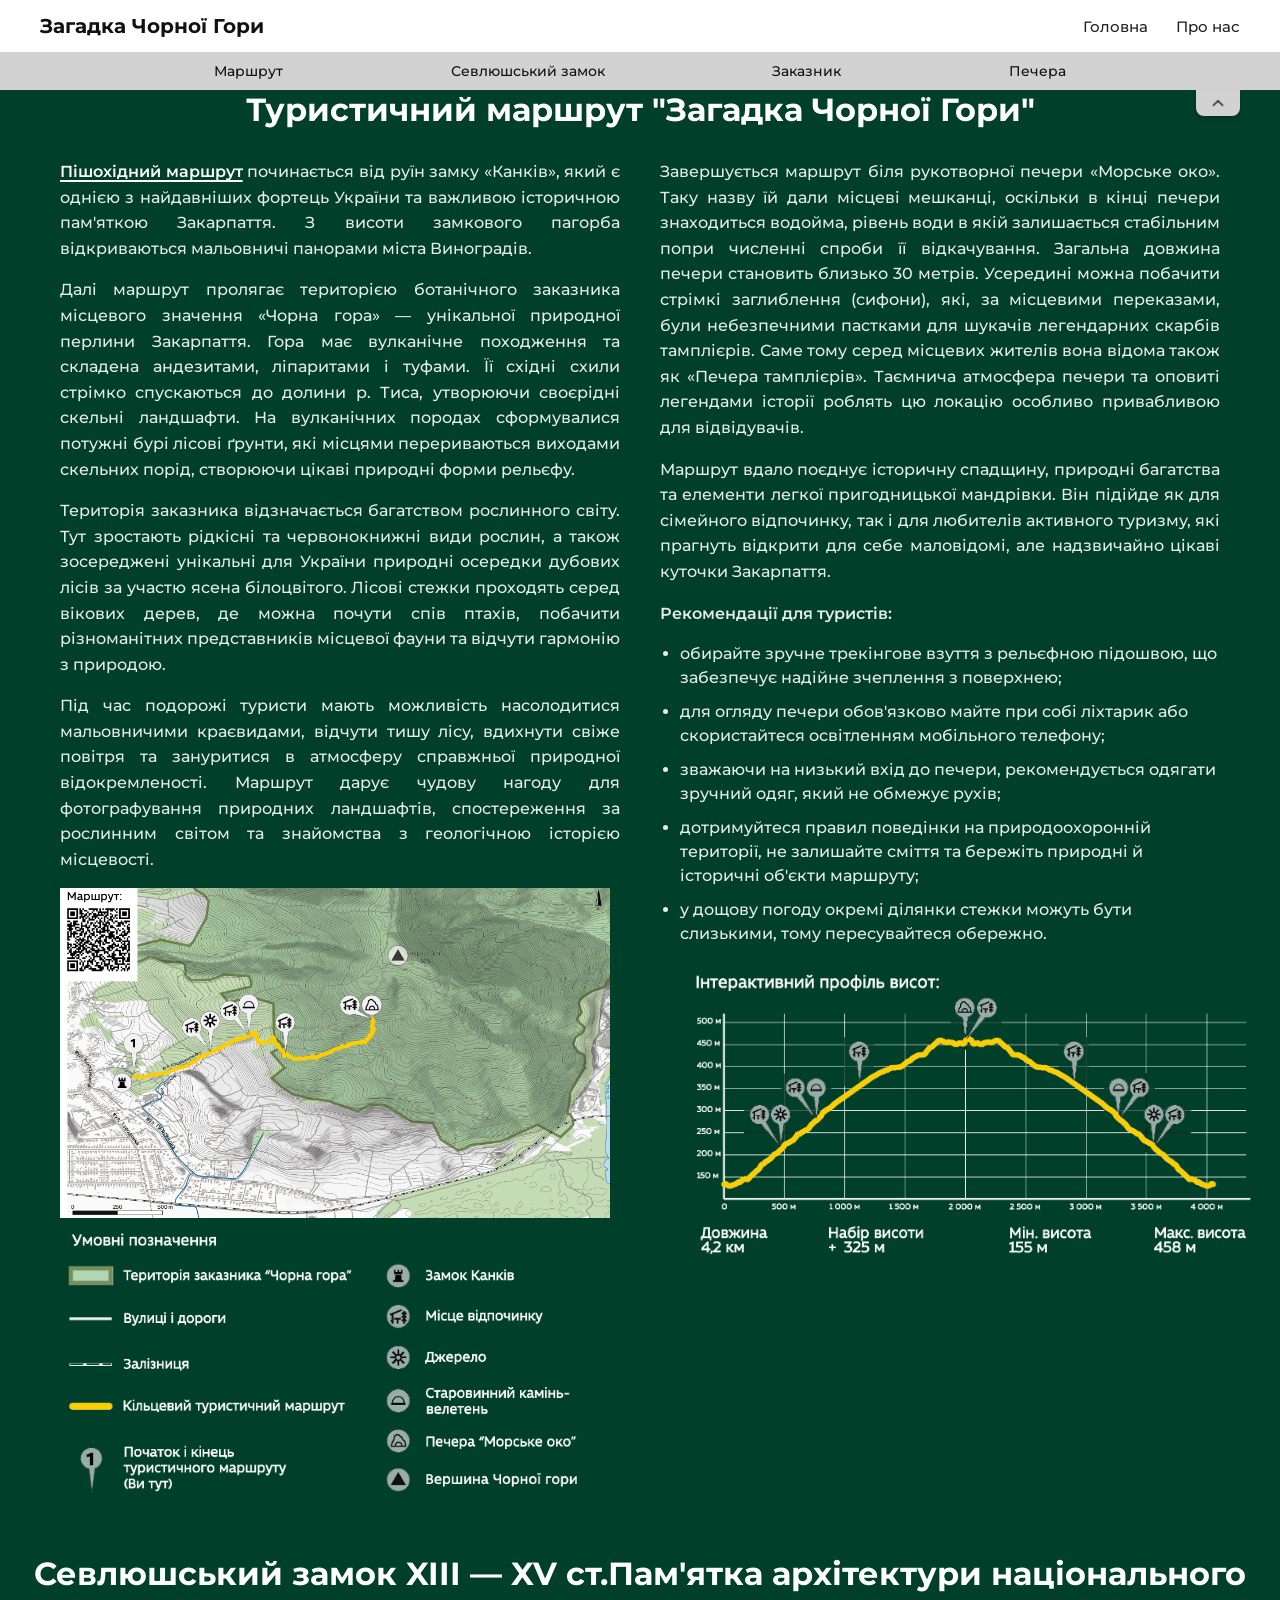
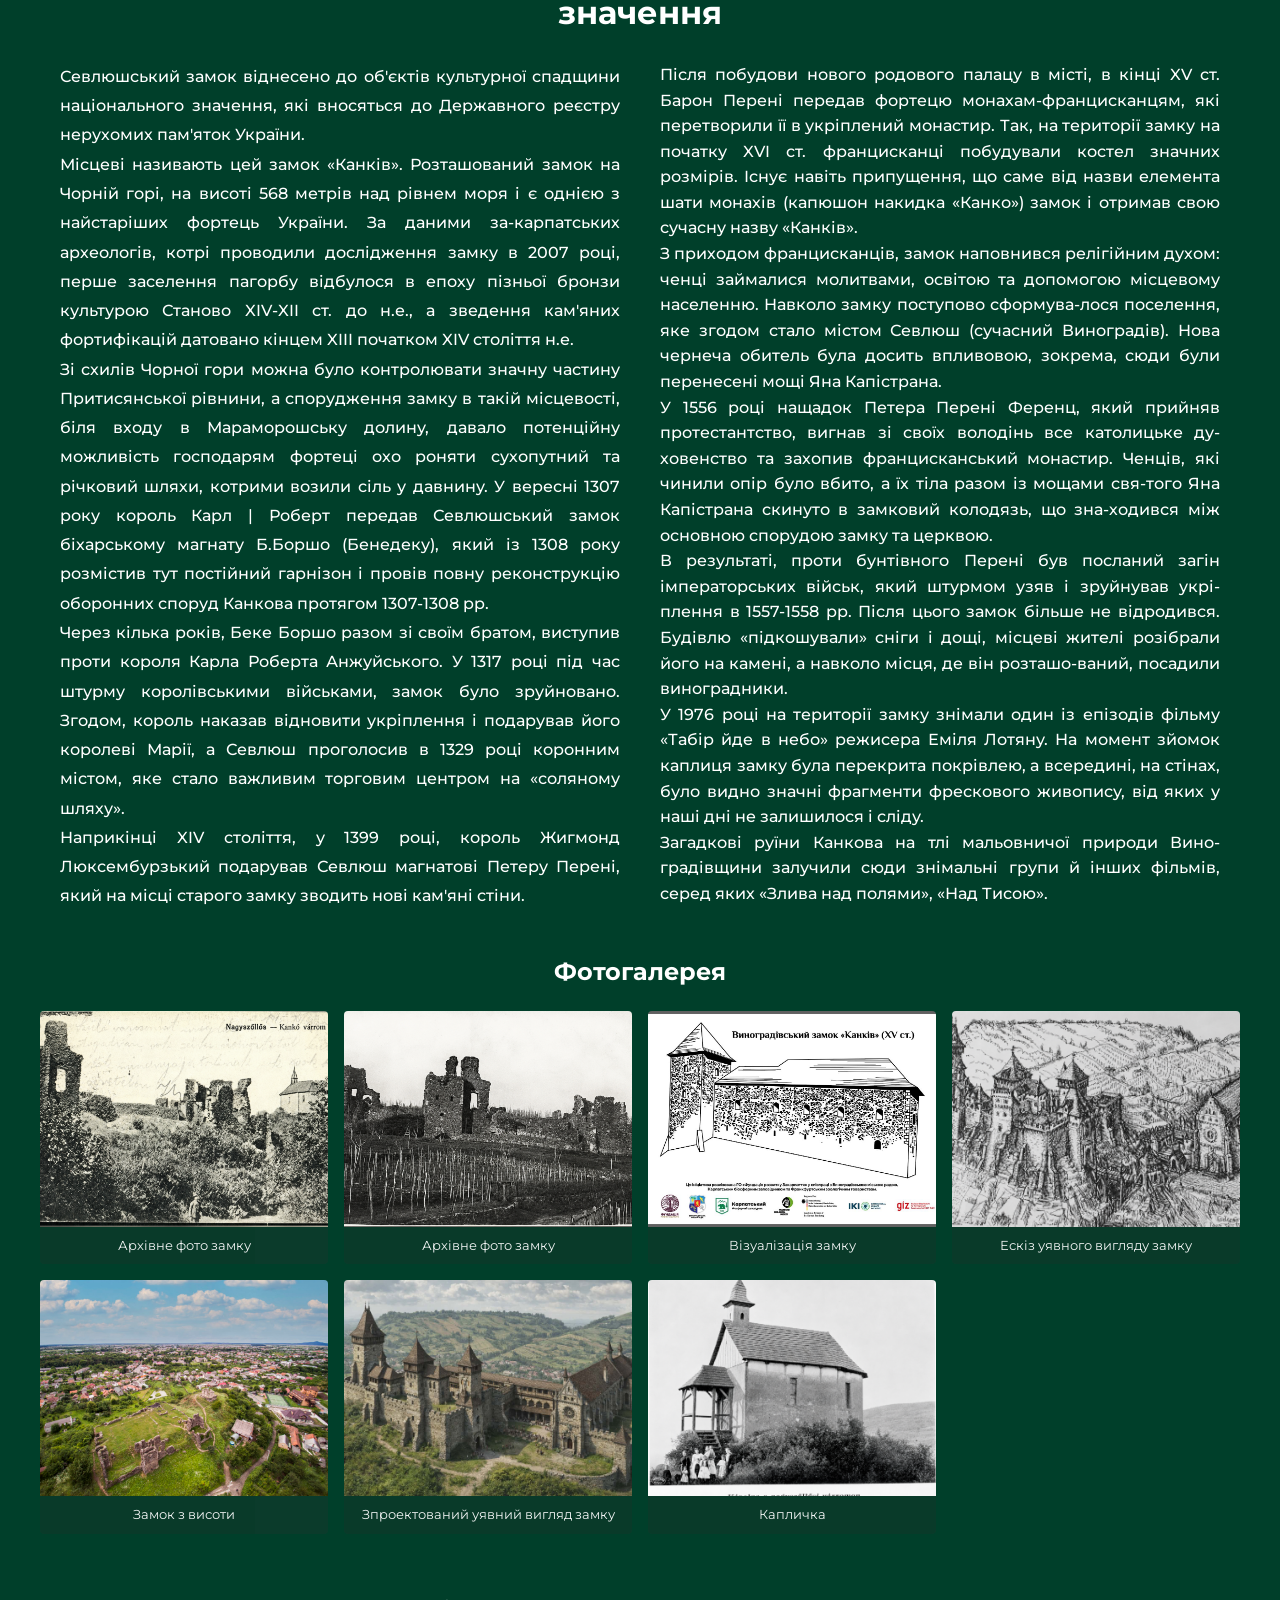
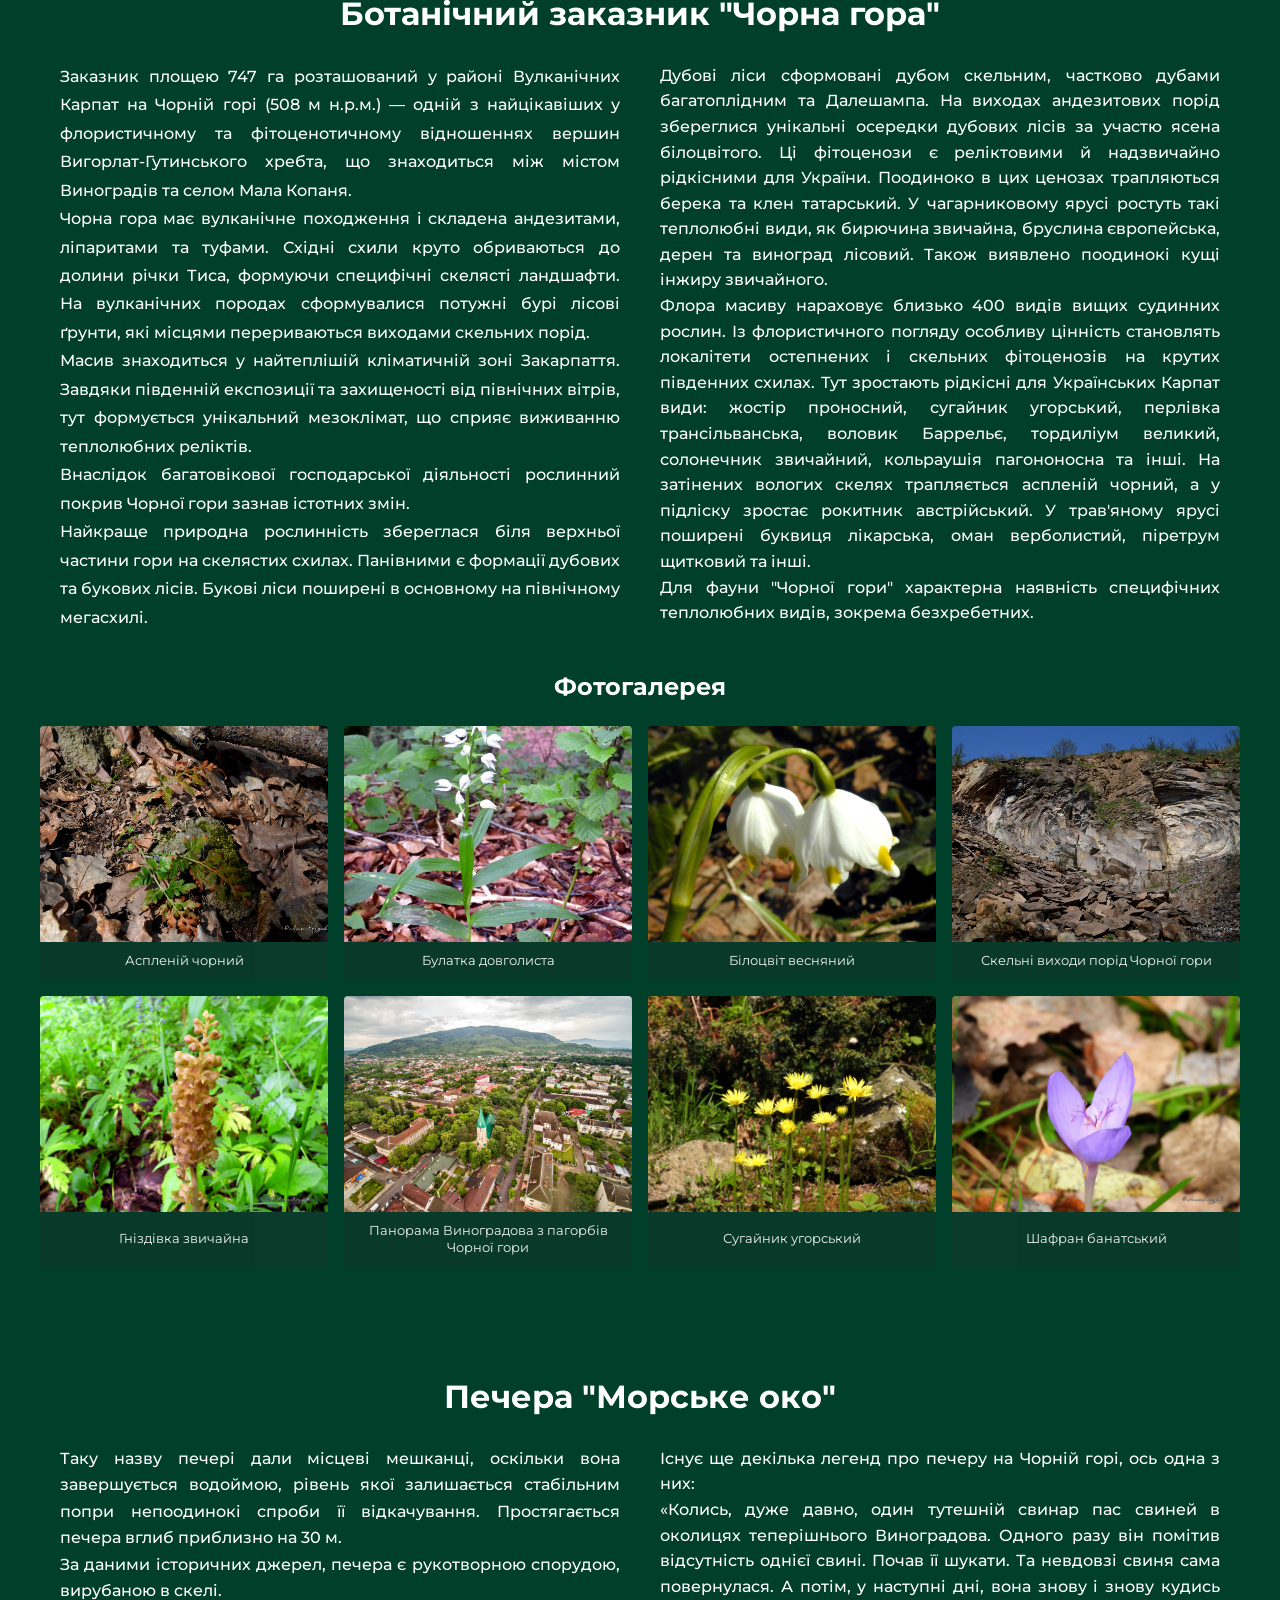
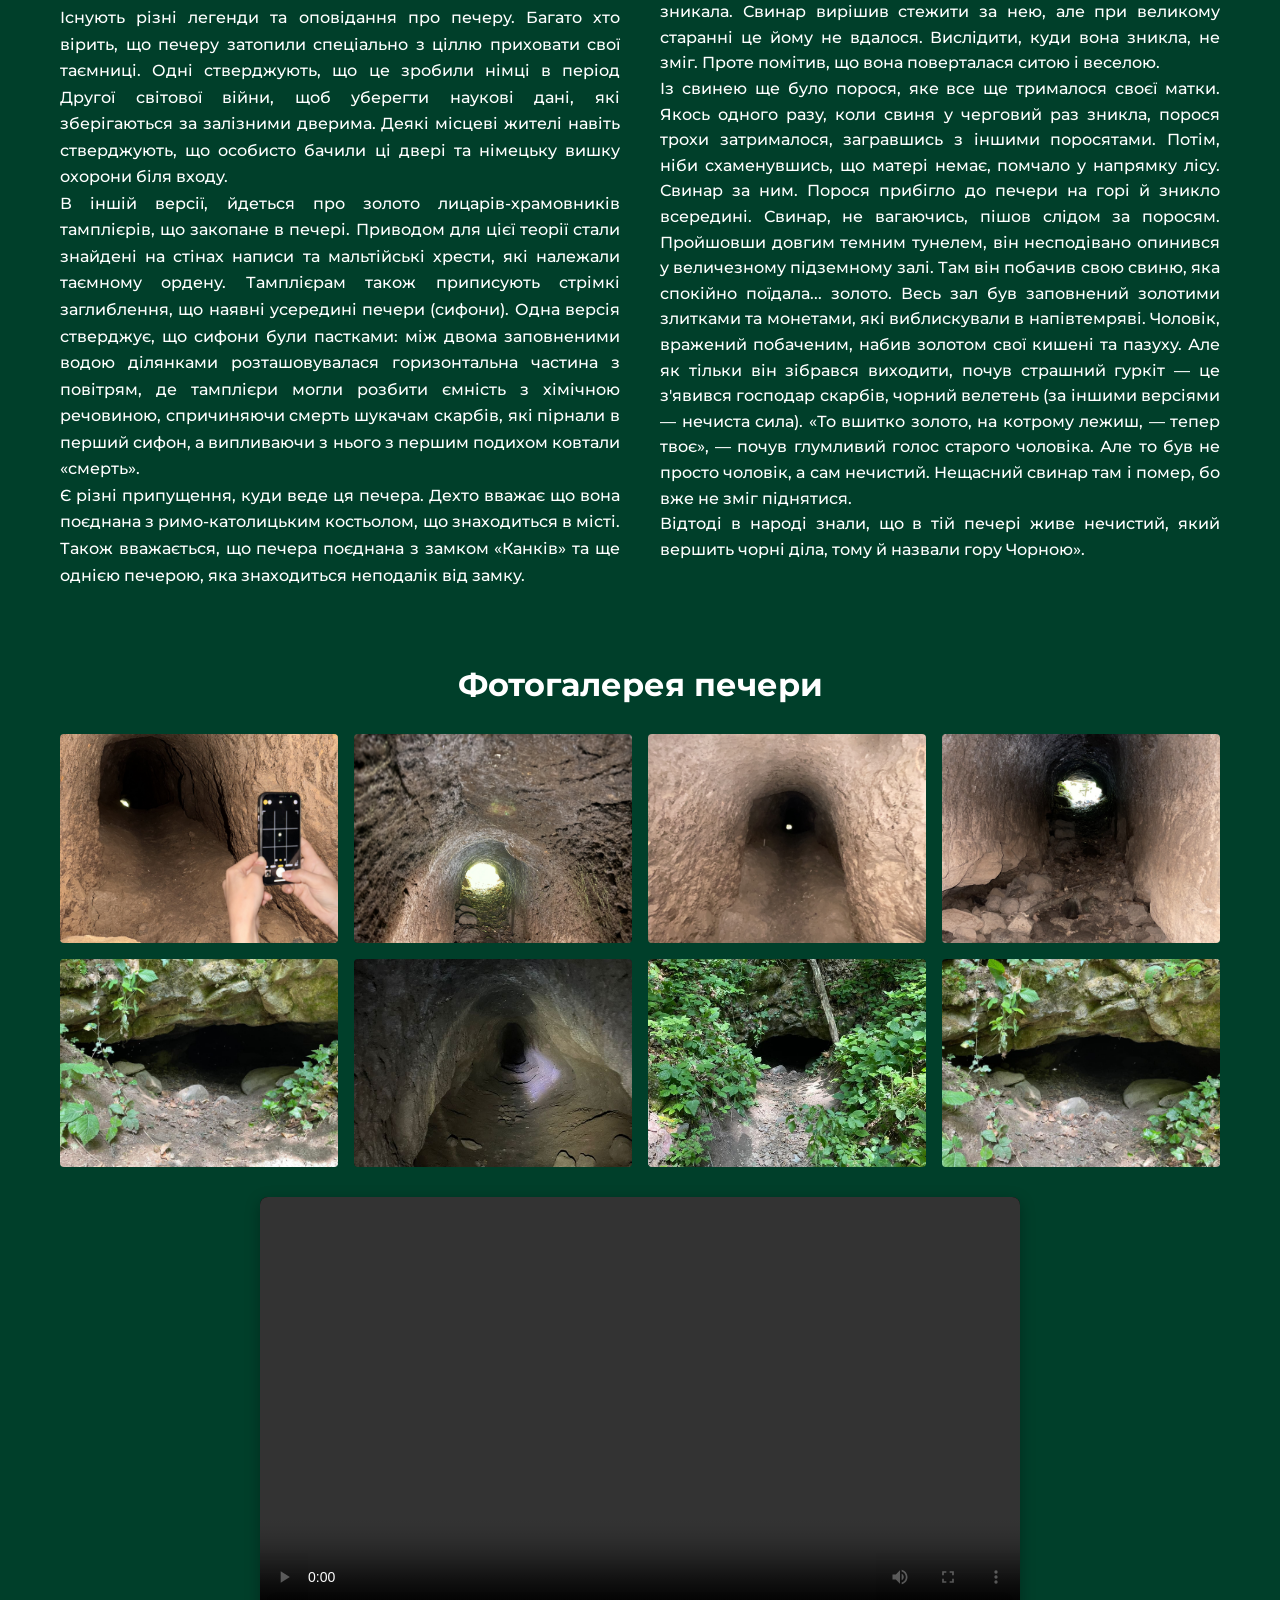
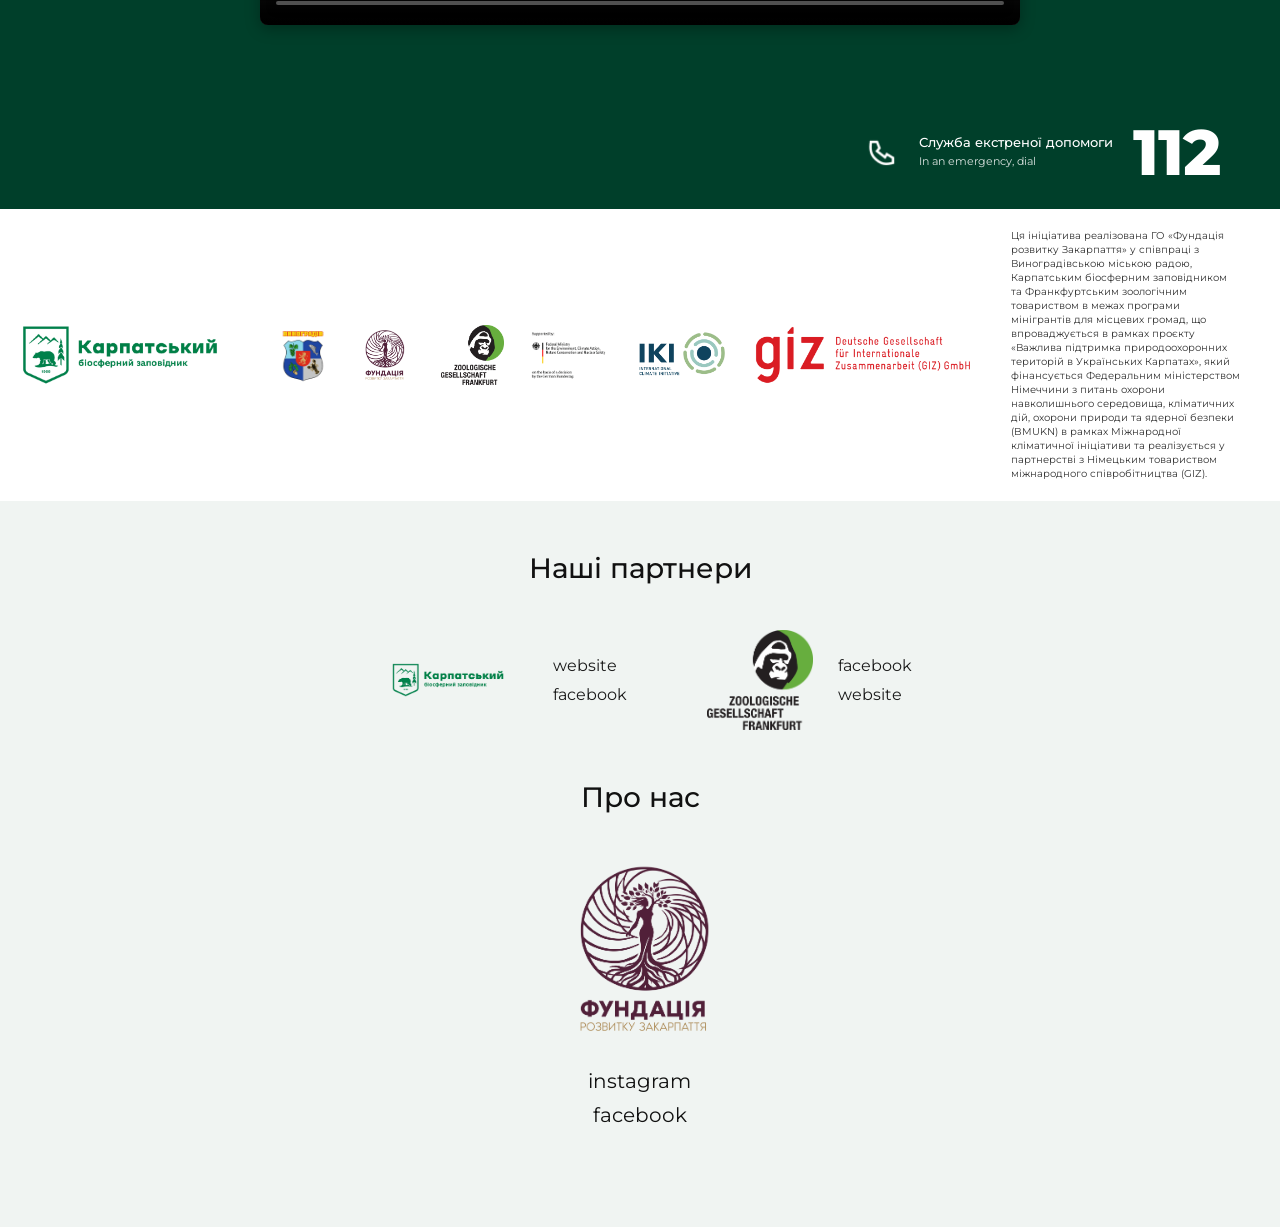
==== index.html @ 5b557f51 "final commit" ====
<!DOCTYPE html>
<html lang="en">
<head>
    <meta charset="UTF-8">
    <meta name="viewport" content="width=device-width, initial-scale=1.0">
    <title>Загадка Чорної Гори</title>
    <link rel="stylesheet" href="style.css">
    <link rel="shortcut icon" href="images/Маршрут.jpg" type="image/x-icon">
    <link rel="preconnect" href="https://fonts.googleapis.com">
<link rel="preconnect" href="https://fonts.gstatic.com" crossorigin>
<link href="https://fonts.googleapis.com/css2?family=Montserrat:ital,wght@0,100..900;1,100..900&display=swap" rel="stylesheet">
</head>
<body>
    
    <header class="site-header" id="site-header">
  <div class="header-top" id="header-top">
    <a class="header-logo">Загадка Чорної Гори</a>
    <nav class="header-main-nav">
      <a href="#route" class="nav-link">Головна</a>
      <a href="#end" class="nav-link">Про нас</a>
    </nav>
  </div>

  <div class="header-sub" id="header-sub">
    <nav class="header-sub-nav">
      <a href="#route" class="sub-link">Маршрут</a>
      <a href="#castle" class="sub-link">Севлюшський замок</a>
      <a href="#reserve" class="sub-link">Заказник</a>
      <a href="#cave" class="sub-link">Печера</a>
    </nav>
  </div>

  <button type="button" class="header-toggle-btn" id="header-toggle" aria-label="Згорнути підменю">
    <svg class="toggle-icon" viewBox="0 0 24 24" width="18" height="18">
      <path d="M6 9l6 6 6-6" fill="none" stroke="#555555" stroke-width="2.5" stroke-linecap="round" stroke-linejoin="round"/>
    </svg>
  </button>
</header>

   <main>
<h1 class="main-title" id="route">Туристичний маршрут "Загадка Чорної Гори"</h1>
<div class="content-container">

    <div class="text-column">
        <p><a href="https://goo.gl/maps/yziJ9mPykKH4eMtRA?g_st=atm" target="_blank" rel="noopener noreferrer" class="route-map-link">Пішохідний маршрут</a> починається від руїн замку «Канків», який є однією з найдавніших фортець України та важливою історичною пам'яткою Закарпаття. З висоти замкового пагорба відкриваються мальовничі панорами міста Виноградів.</p>
        <p>Далі маршрут пролягає територією ботанічного заказника місцевого значення «Чорна гора» — унікальної природної перлини Закарпаття. Гора має вулканічне походження та складена андезитами, ліпаритами і туфами. Її східні схили стрімко спускаються до долини р. Тиса, утворюючи своєрідні скельні ландшафти. На вулканічних породах сформувалися потужні бурі лісові ґрунти, які місцями перериваються виходами скельних порід, створюючи цікаві природні форми рельєфу.</p>
        <p>Територія заказника відзначається багатством рослинного світу. Тут зростають рідкісні та червонокнижні види рослин, а також зосереджені унікальні для України природні осередки дубових лісів за участю ясена білоцвітого. Лісові стежки проходять серед вікових дерев, де можна почути спів птахів, побачити різноманітних представників місцевої фауни та відчути гармонію з природою.</p>
        <p>Під час подорожі туристи мають можливість насолодитися мальовничими краєвидами, відчути тишу лісу, вдихнути свіже повітря та зануритися в атмосферу справжньої природної відокремленості. Маршрут дарує чудову нагоду для фотографування природних ландшафтів, спостереження за рослинним світом та знайомства з геологічною історією місцевості.</p>
        <img class="map-img" src="images/Маршрут.jpg" alt="">
        <img class="marking-img" src="images/Умовні_позначення.png" alt="">
    </div>

    <div class="text-column">
        <p>Завершується маршрут біля рукотворної печери «Морське око». Таку назву їй дали місцеві мешканці, оскільки в кінці печери знаходиться водойма, рівень води в якій залишається стабільним попри численні спроби її відкачування. Загальна довжина печери становить близько 30 метрів. Усередині можна побачити стрімкі заглиблення (сифони), які, за місцевими переказами, були небезпечними пастками для шукачів легендарних скарбів тамплієрів. Саме тому серед місцевих жителів вона відома також як «Печера тамплієрів». Таємнича атмосфера печери та оповиті легендами історії роблять цю локацію особливо привабливою для відвідувачів.</p>
        <p>Маршрут вдало поєднує історичну спадщину, природні багатства та елементи легкої пригодницької мандрівки. Він підійде як для сімейного відпочинку, так і для любителів активного туризму, які прагнуть відкрити для себе маловідомі, але надзвичайно цікаві куточки Закарпаття.</p>
        <p class="rec-list-tittle">Рекомендації для туристів:</p>
        <ul class="rec-list">
            <li>обирайте зручне трекінгове взуття з рельєфною підошвою, що забезпечує надійне зчеплення з поверхнею;</li>
            <li>для огляду печери обов'язково майте при собі ліхтарик або скористайтеся освітленням мобільного телефону;</li>
            <li>зважаючи на низький вхід до печери, рекомендується одягати зручний одяг, який не обмежує рухів;</li>
            <li>дотримуйтеся правил поведінки на природоохоронній території, не залишайте сміття та бережіть природні й історичні об'єкти маршруту;</li>
            <li>у дощову погоду окремі ділянки стежки можуть бути слизькими, тому пересувайтеся обережно.</li>
            <img class="prof-img"  src="images/Профіль_висот.png" alt="">
        </ul>
    </div>
</div>
   <h2 class="section-tittle" id="castle">Севлюшський замок XIII — XV ст.Пам'ятка архітектури національного значення</h2>
     <section class="content-section">

        <div class="text-section1">
            <p>Севлюшський замок віднесено до об'єктів культурної спадщини національного значення, які вносяться до Державного реєстру нерухомих пам'яток України.</p>
            <p>Місцеві називають цей замок «Канків». Розташований замок на Чорній горі, на висоті 568 метрів над рівнем моря і є однією з найстаріших фортець України. За даними за-карпатських археологів, котрі проводили дослідження замку в 2007 році, перше заселення пагорбу відбулося в епоху пізньої бронзи культурою Станово XIV-XII ст. до н.е., а зведення кам'яних фортифікацій датовано кінцем XIII початком XIV століття н.е.</p>
            <p>Зі схилів Чорної гори можна було контролювати значну частину Притисянської рівнини, а спорудження замку в такій місцевості, біля входу в Мараморошську долину, давало потенційну можливість господарям фортеці охо роняти сухопутний та річковий шляхи, котрими возили сіль у давнину. У вересні 1307 року король Карл | Роберт передав Севлюшський замок біхарському магнату Б.Боршо (Бенедеку), який із 1308 року розмістив тут постійний гарнізон і провів повну реконструкцію оборонних споруд Канкова протягом 1307-1308 pp.</p>
            <p>Через кілька років, Беке Боршо разом зі своїм братом, виступив проти короля Карла Роберта Анжуйського. У 1317 році під час штурму королівськими військами, замок було зруйновано. Згодом, король наказав відновити укріплення і подарував його королеві Марії, а Севлюш проголосив в 1329 році коронним містом, яке стало важливим торговим центром на «соляному шляху».</p>
            <p>Наприкінці XIV століття, у 1399 році, король Жигмонд Люксембурзький подарував Севлюш магнатові Петеру Перені, який на місці старого замку зводить нові кам'яні стіни.</p>
        </div>

        <div class="text-section">
            <p>Після побудови нового родового палацу в місті, в кінці XV ст. Барон Перені передав фортецю монахам-францисканцям, які перетворили її в укріплений монастир. Так, на території замку на початку XVI ст. францисканці побудували костел значних розмірів. Існує навіть припущення, що саме від назви елемента шати монахів (капюшон накидка «Канко») замок і отримав свою сучасну назву «Канків».</p>
            <p>З приходом францисканців, замок наповнився релігійним духом: ченці займалися молитвами, освітою та допомогою місцевому населенню. Навколо замку поступово сформува-лося поселення, яке згодом стало містом Севлюш (сучасний Виноградів). Нова чернеча обитель була досить впливовою, зокрема, сюди були перенесені мощі Яна Капістрана.</p>
            <p>У 1556 році нащадок Петера Перені Ференц, який прийняв протестантство, вигнав зі своїх володінь все католицьке ду-ховенство та захопив францисканський монастир. Ченців, які чинили опір було вбито, а їх тіла разом із мощами свя-того Яна Капістрана скинуто в замковий колодязь, що зна-ходився між основною спорудою замку та церквою.</p>
            <p>В результаті, проти бунтівного Перені був посланий загін імператорських військ, який штурмом узяв і зруйнував укрі-плення в 1557-1558 рр. Після цього замок більше не відродився. Будівлю «підкошували» сніги і дощі, місцеві жителі розібрали його на камені, а навколо місця, де він розташо-ваний, посадили виноградники.</p>
            <p>У 1976 році на території замку знімали один із епізодів фільму «Табір йде в небо» режисера Еміля Лотяну. На момент зйомок каплиця замку була перекрита покрівлею, а всередині, на стінах, було видно значні фрагменти фрескового живопису, від яких у наші дні не залишилося і сліду.</p>
            <p>Загадкові руїни Канкова на тлі мальовничої природи Вино-градівщини залучили сюди знімальні групи й інших фільмів, серед яких «Злива над полями», «Над Тисою».</p>
        </div>
     </section>

<section class="gallery-section" id="castle">
  <h2 class="gallery-title">Фотогалерея</h2>
  <div class="gallery-grid gallery-first">
    <figure class="gallery-card">
      <img src="images/замок/архівне фото замку.png" alt="Архівне фото замку">
      <figcaption class="gallery-desc">Архівне фото замку</figcaption>
    </figure>

    <figure class="gallery-card">
      <img src="images/замок/архівне фото замку2.png" alt="Архівне фото замку">
      <figcaption class="gallery-desc">Архівне фото замку</figcaption>
    </figure>

    <figure class="gallery-card">
      <img src="images/замок/Візуалізація.jpg" alt="Візуалізація замку">
      <figcaption class="gallery-desc">Візуалізація замку</figcaption>
    </figure>

    <figure class="gallery-card">
      <img src="images/замок/ескіз уявного вигляду замку.png" alt="Ескіз уявного вигляду замку">
      <figcaption class="gallery-desc">Ескіз уявного вигляду замку</figcaption>
    </figure>

    <figure class="gallery-card">
      <img src="images/замок/замок з висоти.jpg" alt="Замок з висоти">
      <figcaption class="gallery-desc">Замок з висоти</figcaption>
    </figure>

    <figure class="gallery-card">
      <img src="images/замок/зпроектований уявний вигляд замку.jpg" alt="Зпроектований уявний вигляд замку">
      <figcaption class="gallery-desc">Зпроектований уявний вигляд замку</figcaption>
    </figure>

    <figure class="gallery-card">
      <img src="images/замок/Капличка.png" alt="Капличка">
      <figcaption class="gallery-desc">Капличка</figcaption>
    </figure>
  </div>
</section>

<div class="lightbox" id="lightboxFirst">
    <button class="lightbox-close" id="lightboxCloseFirst">&times;</button>

    <button class="lightbox-prev" id="lightboxPrevFirst">
        &#10094;
    </button>

    <img class="lightbox-image" id="lightboxImageFirst" src="" alt="">

    <button class="lightbox-next" id="lightboxNextFirst">
        &#10095;
    </button>

    <div class="lightbox-counter" id="lightboxCounterFirst"></div>
</div>

<h3 class="section-tittle" id="reserve">Ботанічний заказник "Чорна гора"</h3>
  <section class="content-section2">

    <div class="text-section-3">
        <p>Заказник площею 747 га розташований у районі Вулканічних Карпат на Чорній горі (508 м н.р.м.) — одній з найцікавіших у флористичному та фітоценотичному відношеннях вершин Вигорлат-Гутинського хребта, що знаходиться між містом Виноградів та селом Мала Копаня.</p>
        <p>Чорна гора має вулканічне походження і складена андезитами, ліпаритами та туфами. Східні схили круто обриваються до долини річки Тиса, формуючи специфічні скелясті ландшафти. На вулканічних породах сформувалися потужні бурі лісові ґрунти, які місцями перериваються виходами скельних порід.</p>
        <p>Масив знаходиться у найтеплішій кліматичній зоні Закарпаття. Завдяки південній експозиції та захищеності від північних вітрів, тут формується унікальний мезоклімат, що сприяє виживанню теплолюбних реліктів.</p>
        <p>Внаслідок багатовікової господарської діяльності рослинний покрив Чорної гори зазнав істотних змін.</p>
        <p>Найкраще природна рослинність збереглася біля верхньої частини гори на скелястих схилах. Панівними є формації дубових та букових лісів. Букові ліси поширені в основному на північному мегасхилі.</p>
    </div>

    <div class="text-section-4">
        <p>Дубові ліси сформовані дубом скельним, частково дубами багатоплідним та Далешампа. На виходах андезитових порід збереглися унікальні осередки дубових лісів за участю ясена білоцвітого. Ці фітоценози є реліктовими й надзвичайно рідкісними для України. Поодиноко в цих ценозах трапляються берека та клен татарський. У чагарниковому ярусі ростуть такі теплолюбні види, як бирючина звичайна, бруслина європейська, дерен та виноград лісовий. Також виявлено поодинокі кущі інжиру звичайного.</p>
        <p>Флора масиву нараховує близько 400 видів вищих судинних рослин. Із флористичного погляду особливу цінність становлять локалітети остепнених і скельних фітоценозів на крутих південних схилах. Тут зростають рідкісні для Українських Карпат види: жостір проносний, сугайник угорський, перлівка трансільванська, воловик Баррельє, тордиліум великий, солонечник звичайний, кольраушія пагононосна та інші. На затінених вологих скелях трапляється аспленій чорний, а у підліску зростає рокитник австрійський. У трав'яному ярусі поширені буквиця лікарська, оман верболистий, піретрум щитковий та інші.</p>
        <p>Для фауни "Чорної гори" характерна наявність специфічних теплолюбних видів, зокрема безхребетних.</p>
    </div>

  </section>


<section class="gallery-section" id="reserve">
  <h2 class="gallery-title">Фотогалерея</h2>
  <div class="gallery-grid gallery-second">
    <figure class="gallery-card">
      <img src="images/заказник/Аспленій чорний.jpeg" alt="Аспленій чорний">
      <figcaption class="gallery-desc">Аспленій чорний</figcaption>
    </figure>

    <figure class="gallery-card">
      <img src="images/заказник/Булатка довголиста.jpeg" alt="Булатка довголиста">
      <figcaption class="gallery-desc">Булатка довголиста</figcaption>
    </figure>

    <figure class="gallery-card">
      <img src="images/заказник/Білоцвіт весняний.jpeg" alt="Білоцвіт весняний">
      <figcaption class="gallery-desc">Білоцвіт весняний</figcaption>
    </figure>

    <figure class="gallery-card">
      <img src="images/заказник/Відслонення виходу вулканічних порід - андезити, ліпарити, туфи.jpeg" alt="Скельні виходи порід Чорної гори">
      <figcaption class="gallery-desc">Скельні виходи порід Чорної гори</figcaption>
    </figure>

    <figure class="gallery-card">
      <img src="images/заказник/Гніздівка звичайна.jpeg" alt="Гніздівка звичайна">
      <figcaption class="gallery-desc">Гніздівка звичайна</figcaption>
    </figure>

    <figure class="gallery-card">
      <img src="images/заказник/місто та заказник.jpg" alt="Панорама Виноградова з пагорбів Чорної гори">
      <figcaption class="gallery-desc">Панорама Виноградова з пагорбів Чорної гори</figcaption>
    </figure>

    <figure class="gallery-card">
      <img src="images/заказник/Сугайник угорський.jpeg" alt="Сугайник угорський">
      <figcaption class="gallery-desc">Сугайник угорський</figcaption>
    </figure>

    <figure class="gallery-card">
      <img src="images/заказник/Шафран банатського.jpeg" alt="Шафран банатський">
      <figcaption class="gallery-desc">Шафран банатський</figcaption>
    </figure>
  </div>
</section>

<div class="lightbox" id="lightboxSecond">
    <button class="lightbox-close" id="lightboxCloseSecond">&times;</button>

    <button class="lightbox-prev" id="lightboxPrevSecond">
        &#10094;
    </button>

    <img
        class="lightbox-image"
        id="lightboxImageSecond"
        src=""
        alt=""
    >

    <button class="lightbox-next" id="lightboxNextSecond">
        &#10095;
    </button>

    <div class="lightbox-counter" id="lightboxCounterSecond"></div>
</div>

<h3 class="section-tittle" id="cave">Печера "Морське око"</h3>
<section class="content-section3">
    <div class="text-section-5">
        <p>Таку назву печері дали місцеві мешканці, оскільки вона завершується водоймою, рівень якої залишається стабільним попри непоодинокі спроби її відкачування. Простягається печера вглиб приблизно на 30 м.</p>
        <p>За даними історичних джерел, печера є рукотворною спорудою, вирубаною в скелі.</p>
        <p>Існують різні легенди та оповідання про печеру. Багато хто вірить, що печеру затопили спеціально з ціллю приховати свої таємниці. Одні стверджують, що це зробили німці в період Другої світової війни, щоб уберегти наукові дані, які зберігаються за залізними дверима. Деякі місцеві жителі навіть стверджують, що особисто бачили ці двері та німецьку вишку охорони біля входу.</p>
        <p>В іншій версії, йдеться про золото лицарів-храмовників тамплієрів, що закопане в печері. Приводом для цієї теорії стали знайдені на стінах написи та мальтійські хрести, які належали таємному ордену. Тамплієрам також приписують стрімкі заглиблення, що наявні усередині печери (сифони). Одна версія стверджує, що сифони були пастками: між двома заповненими водою ділянками розташовувалася горизонтальна частина з повітрям, де тамплієри могли розбити ємність з хімічною речовиною, спричиняючи смерть шукачам скарбів, які пірнали в перший сифон, а випливаючи з нього з першим подихом ковтали «смерть».</p>
        <p>Є різні припущення, куди веде ця печера. Дехто вважає що вона поєднана з римо-католицьким костьолом, що знаходиться в місті. Також вважається, що печера поєднана з замком «Канків» та ще однією печерою, яка знаходиться неподалік від замку.</p>
    </div>

    <div class="text-section-6">
        <p>Існує ще декілька легенд про печеру на Чорній горі, ось одна з них:</p>
        <p>«Колись, дуже давно, один тутешній свинар пас свиней в околицях теперішнього Виноградова. Одного разу він помітив відсутність однієї свині. Почав її шукати. Та невдовзі свиня сама повернулася. А потім, у наступні дні, вона знову і знову кудись зникала. Свинар вирішив стежити за нею, але при великому старанні це йому не вдалося. Вислідити, куди вона зникла, не зміг. Проте помітив, що вона поверталася ситою і веселою.</p>
        <p>Із свинею ще було порося, яке все ще трималося своєї матки. Якось одного разу, коли свиня у черговий раз зникла, порося трохи затрималося, загравшись з іншими поросятами. Потім, ніби схаменувшись, що матері немає, помчало у напрямку лісу. Свинар за ним. Порося прибігло до печери на горі й зникло всередині. Свинар, не вагаючись, пішов слідом за поросям. Пройшовши довгим темним тунелем, він несподівано опинився у величезному підземному залі. Там він побачив свою свиню, яка спокійно поїдала... золото. Весь зал був заповнений золотими злитками та монетами, які виблискували в напівтемряві. Чоловік, вражений побаченим, набив золотом свої кишені та пазуху. Але як тільки він зібрався виходити, почув страшний гуркіт — це з'явився господар скарбів, чорний велетень (за іншими версіями — нечиста сила). «То вшитко золото, на котрому лежиш, — тепер твоє», — почув глумливий голос старого чоловіка. Але то був не просто чоловік, а сам нечистий. Нещасний свинар там і помер, бо вже не зміг піднятися.</p>
        <p>Відтоді в народі знали, що в тій печері живе нечистий, який вершить чорні діла, тому й назвали гору Чорною».</p>
    </div>
    
</section>


<section class="gallery-section">
  <h2 class="section-tittle">Фотогалерея печери</h2>

  <div class="gallery gallery-cave">
    <img src="images/печера/IMG_6169 1.png" alt="Печера 1">
    <img src="images/печера/IMG_6185 1.png" alt="Печера 2">
    <img src="images/печера/IMG_7290 1.png" alt="Печера 3">
    <img src="images/печера/IMG_7306 1.png" alt="Печера 4">
    <img src="images/печера/p1.jpg" alt="Печера 5">
    <img src="images/печера/p2.jpg" alt="Печера 6">
    <img src="images/печера/p3.jpg" alt="Печера 7">
    <img src="images/печера/p4.jpg" alt="Печера 8">
  </div>

  <div class="cave-video-wrapper">
    <video class="cave-video" controls playsinline preload="metadata">
      <source src="images/печераvid.mp4" type="video/mp4">
      Ваш браузер не підтримує відтворення відео.
    </video>
  </div>
</section>


<div class="lightbox" id="lightboxCave">

    <button class="lightbox-close" id="lightboxCloseCave">
        &times;
    </button>

    <button class="lightbox-prev" id="lightboxPrevCave">
        &#10094;
    </button>

    <img
        class="lightbox-image"
        id="lightboxImageCave"
        src=""
        alt=""
    >

    <button class="lightbox-next" id="lightboxNextCave">
        &#10095;
    </button>

    <div
        class="lightbox-counter"
        id="lightboxCounterCave">
    </div>

</div>

<div class="emergency-wrapper">
  <div class="emergency-box">
    <img src="images/phone.png" alt="Phone" class="emergency-icon">
    
    <div class="emergency-text">
      <span class="emergency-ua">Служба екстреної допомоги</span>
      <span class="emergency-en">In an emergency, dial</span>
    </div>

    <span class="emergency-num">112</span>
  </div>
</div>



<section class="banner">

    <ul class="banner_list">
    
        <li class="baner_images">
            <img src="images/Карпатськаий_заповідник.png" alt="">
        </li>

        <li class="baner_images">
            <img src="images/Герб_Виноградів 1.png" alt="">
        </li>

        <li class="baner_images">
            <img src="images/лого ФУндації пнг.png" alt="">
        </li>

        <li class="baner_images">
            <img src="images/zgf_logo.png" alt="">
        </li>

        <li class="baner_images">
            <img src="images/fmfte_logo.png" alt="">
        </li>

        <li class="baner_images">
            <img src="images/IKI_logo.png" alt="">
        </li>

        <li class="baner_images">
            <img src="images/GIZ_logo.png" alt="">
        </li>
    </ul>

    <p class="footer-text">
        Ця ініціатива реалізована ГО «Фундація розвитку Закарпаття»
        у співпраці з Виноградівською міською радою,
        Карпатським біосферним заповідником та Франкфуртським
        зоологічним товариством в межах програми мінігрантів
        для місцевих громад, що впроваджується в рамках проєкту
        «Важлива підтримка природоохоронних територій в Українських Карпатах»,
        який фінансується Федеральним міністерством Німеччини
        з питань охорони навколишнього середовища, кліматичних дій,
        охорони природи та ядерної безпеки (BMUKN) в рамках
        Міжнародної кліматичної ініціативи та реалізується
        у партнерстві з Німецьким товариством міжнародного
        співробітництва (GIZ).
    </p>

</section>

<section class="partners-section">
  <h2 class="partners-title">Наші партнери</h2>

  <div class="partners-container">
    <div class="partner-card">
      <img 
        src="images/Карпатськаий_заповідник.png" 
        alt="Карпатський біосферний заповідник" 
        class="partner-logo1"
      >
      <div class="partner-links">
        <a href="https://cbr.nature.org.ua/" target="_blank" rel="noopener noreferrer">website</a>
        <a href="https://www.facebook.com/carpathian.biosphere.reserve" target="_blank" rel="noopener noreferrer">facebook</a>
      </div>
    </div>

    <div class="partner-card">
      <img 
        src="images/zgf_logo.png" 
        alt="Zoologische Gesellschaft Frankfurt" 
        class="partner-logo"
      >
      <div class="partner-links">
        <a href="https://www.facebook.com/zgf.ukraine" target="_blank" rel="noopener noreferrer">facebook</a>
        <a href="https://fzs.org/" target="_blank" rel="noopener noreferrer">website</a>
      </div>
    </div>
</div>


<section class="about-section" id="end">
  <h2 class="about-title">Про нас</h2>

  <div class="about-content">
    <img 
      src="images/лого ФУндації пнг.png" 
      alt="Фундація розвитку Закарпаття" 
      class="about-logo"
    >
    <div class="about-links">
      <a href="https://www.instagram.com/foundation.2023?utm_source=ig_web_button_share_sheet&stkn=ZDNlZDc0MzIxNw==" target="_blank" rel="noopener noreferrer">instagram</a>
      <a href="https://www.facebook.com/go.fundacia.rozvitku.zakarpatta" target="_blank" rel="noopener noreferrer">facebook</a>
    </div>
  </div>
</section>



   </main>
   <script src="script.js"></script>
</body>
</html>
---- style.css ----
*{
    margin: 0;
    padding: 0;
}

html{
    scroll-behavior: smooth;
    scroll-padding: 65px;
}

body{
     font-family: 'Montserrat';
    background-color: #003F2A;
   
}

.header{
    position: fixed;
    padding-block: 30px;
    background-color: white;
    width: 100%;
    z-index: 999;
    top: 0;
}

main{
    margin-top: 60px;
}

.header_container{
    max-width: auto;
    margin-inline: auto;
}

.header_nav{
    display:flex;
    justify-content:space-around;
    align-items: center;
}

.header_list{
    display: flex;
    gap: 49px;
}

ul{
    list-style: none;
}

.header_list-link{
    font-family: 'Montserrat';
    font-weight: 400;
    color:grey;
    transition: color 0.2s;
}

.header_list-link:hover{
    color:black;
}

.header_logo{
    font-size: larger;
}

a{
    text-decoration: none;
}


.main-title {
    text-align: center;
    color: #ffffff;
    margin-bottom: 30px;
    padding-top: 30px;
    font-size: 32px;
}

.content-container {
    display: flex;
    justify-content: space-between;
    align-items: flex-start;
    gap: 40px; 
    max-width: 1200px;
    margin: 0 auto;
    padding: 0 20px;
    box-sizing: border-box;
}

.text-column {
    flex: 1; 
    min-width: 0; 
    color: rgba(255, 255, 255, 0.9);
    font-weight: 500;
}

.rec-list-tittle{
    font-weight: 600;
}

.rec-list{
    list-style-type: disc; 
    padding-left: 20px;     
    margin: 0;
}

.rec-list li{
    margin-bottom: 10px;
    line-height: 1.5;
    text-align: left;
}      

.text-column p {
    margin-bottom: 16px;
    line-height: 1.6;
    text-align: justify;
}

.map-img{
    width: 550px;   
    height: auto;
    display: flex;
}

.prof-img{
    width: 600px;
    height: auto;
    display: flex;
}

.marking-img{
    width: 550px;   
    height: auto;
    display: flex;
}

/* замок */

.route-map-link {
  color: #ffffff;
  text-decoration: underline;
  text-decoration-thickness: 1.5px;
  text-underline-offset: 3px;
  font-weight: 600;
  transition: opacity 0.2s ease, color 0.2s ease;
}

.route-map-link:hover {
  opacity: 0.8;
  color: #D2D2D2;
}

.section-tittle{
    text-align: center;
    color: #ffffff;
    margin-bottom: 30px;
    padding-top: 30px;
    font-size: 32px;
}

.content-section{
    display: flex;
    justify-content: space-between;
    align-items: flex-start;
    gap: 40px; 
    max-width: 1200px;
    margin: 0 auto;
    padding: 0 20px;
    box-sizing: border-box;
}

.text-section1{
    flex: 1; 
    min-width: 0; 
    color: white;
    font-weight: 500;
    margin-bottom: 16px;
    line-height: 1.83;
    text-align: justify;
}

.text-section{
    flex: 1; 
    min-width: 0; 
    color: white;
    font-weight: 500;
    margin-bottom: 16px;
    line-height: 1.6;
    text-align: justify;
}

/* фотогалерея замок */

.gallery-section {
  width: 100%;
  box-sizing: border-box;
  padding: 30px 20px;
}

.gallery-title {
  color: #ffffff;
  text-align: center;
  font-size: 24px;
  font-weight: 700;
  margin: 0 0 25px 0;
}

.gallery-grid {
  display: grid;
  grid-template-columns: repeat(4, 1fr);
  gap: 16px;
  max-width: 1200px;
  margin: 0 auto;
}

.gallery-card {
  margin: 0;
  padding: 0;
  display: flex;
  flex-direction: column;
  background-color: rgba(255, 255, 255, 0.05);
  border-radius: 4px;
  overflow: hidden;
}

.gallery-card img {
  width: 100%;
  aspect-ratio: 4 / 3;
  object-fit: cover;
  display: block;
}

.gallery-desc {
  color: #ffffff;
  font-size: 13px;
  line-height: 1.35;
  text-align: center;
  padding: 10px 8px;
  margin: 0;
  opacity: 0.95;
  background-color: rgba(0, 0, 0, 0.2);
  flex-grow: 1;
  display: flex;
  align-items: center;
  justify-content: center;
}

@media (max-width: 992px) {
  .gallery-grid {
    grid-template-columns: repeat(2, 1fr);
    gap: 14px;
  }
}

@media (max-width: 576px) {
  .gallery-grid {
    grid-template-columns: 1fr;
    gap: 16px;
  }

  .gallery-desc {
    font-size: 12px;
    padding: 8px 6px;
  }
}

/* заказник */

.content-section2{
    display: flex;
    justify-content: space-between;
    align-items: flex-start;
    gap: 40px; 
    max-width: 1200px;
    margin: 0 auto;
    padding: 0 20px;
    box-sizing: border-box;
}

.text-section-3{
    flex: 1; 
    min-width: 0; 
    color: white;
    font-weight: 500;
    margin-bottom: 10px;
    line-height: 1.78;
    text-align: justify;
}

.text-section-4{
    flex: 1; 
    min-width: 0; 
    color: white;
    font-weight: 500;
    margin-bottom: 16px;
    line-height: 1.6;
    text-align: justify;
}

/* фотогалерея заказник */

.gallery-second {
    margin-bottom: 50px;
}

@media (max-width: 700px) {
    .gallery-second {
        grid-template-columns: repeat(2, 1fr);
        gap: 10px;
        padding: 0 15px;
    }

    .gallery-second img {
        width: 100%;
        height: 150px;
        object-fit: cover;
    }
}

/* печера */

.content-section3{
       display: flex;
    justify-content: space-between;
    align-items: flex-start;
    gap: 40px; 
    max-width: 1200px;
    margin: 0 auto;
    padding: 0 20px;
    box-sizing: border-box;
}

.text-section-5{
    flex: 1; 
    min-width: 0; 
    color: white;
    font-weight: 500;
    margin-bottom: 16px;
    line-height: 1.66;
    text-align: justify;
}

.text-section-6{
    flex: 1; 
    min-width: 0; 
    color: white;
    font-weight: 500;
    margin-bottom: 16px;
    line-height: 1.6;
    text-align: justify;
}


/* фотогалерея печера */

.gallery-card img {
  cursor: pointer;
  transition: transform 0.2s ease;
}

.gallery-card img:hover {
  transform: scale(1.02);
}

.gallery-cave {
  display: grid;
  grid-template-columns: repeat(4, 1fr);
  gap: 16px;
  max-width: 1200px;
  margin: 0 auto 30px auto;
  padding: 0 20px;
  box-sizing: border-box;
}

.gallery-cave img {
  width: 100%;
  aspect-ratio: 4 / 3;
  object-fit: cover;
  display: block;
  border-radius: 4px;
  cursor: pointer;
  transition: transform 0.2s ease;
}

.gallery-cave img:hover {
  transform: scale(1.02);
}

.cave-video-wrapper {
  max-width: 800px;
  margin: 20px auto 40px auto;
  padding: 0 20px;
  box-sizing: border-box;
}

.cave-video {
  width: 100%;
  aspect-ratio: 16 / 9;
  border-radius: 8px;
  background-color: #000000;
  display: block;
  box-shadow: 0 4px 15px rgba(0, 0, 0, 0.3);
}

@media (max-width: 992px) {
  .gallery-cave {
    grid-template-columns: repeat(2, 1fr);
    gap: 12px;
  }
}

@media (max-width: 576px) {
  .gallery-cave {
    grid-template-columns: repeat(2, 1fr);
    gap: 10px;
    padding: 0 15px;
  }

  .cave-video-wrapper {
    padding: 0 15px;
  }
}

@media (max-width: 700px) {

    .gallery-cave {
        grid-template-columns: repeat(2, 1fr);
        gap: 10px;
        padding: 0 15px;
    }

    .gallery-cave img {
        width: 100%;
        height: 150px;
        object-fit: cover;
    }

    #lightboxCave .lightbox-image {
        max-width: 90vw;
        max-height: 75vh;
    }

    #lightboxCave .lightbox-close {
        top: 15px;
        right: 15px;
        font-size: 35px;
    }

    #lightboxCave .lightbox-prev,
    #lightboxCave .lightbox-next {
        font-size: 30px;
    }

    #lightboxCave .lightbox-prev {
        left: 10px;
    }

    #lightboxCave .lightbox-next {
        right: 10px;
    }

    #lightboxCave .lightbox-counter {
        bottom: 15px;
    }
}

/*  секція із телефончиком */


.emergency-wrapper {
  width: 100%;
  display: flex;
  justify-content: flex-end;
  box-sizing: border-box;
  padding: 30px 60px;
}

.emergency-box {
  display: flex;
  flex-direction: row;
  align-items: center;
  gap: 20px;
  margin: 0;
  padding: 0;
  width: fit-content;
}

.emergency-icon {
  width: 36px;
  height: 36px;
  object-fit: contain;
  display: block;
  flex-shrink: 0;
}

.emergency-text {
  display: flex;
  flex-direction: column;
  justify-content: center;
  gap: 4px;
}

.emergency-ua {
  font-size: 13px;
  font-weight: 500;
  color: #ffffff;
  line-height: 1.2;
  white-space: nowrap;
}

.emergency-en {
  font-size: 11px;
  font-weight: 400;
  color: #ffffff;
  line-height: 1.2;
  opacity: 0.85;
  white-space: nowrap;
}

.emergency-num {
  font-size: 64px;
  font-weight: 800;
  line-height: 0.85;
  color: #ffffff;
  letter-spacing: -1px;
  margin: 0;
  padding: 0;
  display: block;
}

@media (max-width: 768px) {
  .emergency-wrapper {
    justify-content: center;
    padding: 20px 15px;
  }

  .emergency-box {
    gap: 12px;
  }

  .emergency-icon {
    width: 28px;
    height: 28px;
  }

  .emergency-ua {
    font-size: 11px;
  }

  .emergency-en {
    font-size: 9px;
  }

  .emergency-num {
    font-size: 44px;
  }
}



/* партнери */

.partners-section {
  width: 100%;
  background-color: #F0F4F2;
  padding: 50px 20px;
  box-sizing: border-box;
}

.partners-title {
  text-align: center;
  font-size: 28px;
  font-weight: 500;
  color: #111111;
  margin: 0 0 45px 0;
}

.partners-container {
  display: flex;
  justify-content: center;
  align-items: center;
  gap: 80px;
  max-width: 1000px;
  margin: 0 auto;
}

.partner-card {
  display: flex;
  align-items: center;
  gap: 25px;
}

.partner-logo {
  height: 100px;
  width: auto;
  max-width: 160px;
  object-fit: contain;
  display: block;
}

.partner-logo1{
  height: 70px;
  width: auto;
  max-width: 160px;
  object-fit: contain;
  display: block;
}

.partner-links {
  display: flex;
  flex-direction: column;
  gap: 10px;
}

.partner-links a {
  font-size: 16px;
  color: #1a1a1a;
  text-decoration: none;
  font-weight: 400;
  transition: color 0.2s ease;
}

.partner-links a:hover {
  color: #08422A;
  text-decoration: underline;
}

/* про нас */

.about-section {
  width: 100%;
  background-color: #F0F4F2;
  padding: 50px 20px;
  box-sizing: border-box;
  display: flex;
  flex-direction: column;
  align-items: center;
}

.about-title {
  text-align: center;
  font-size: 28px;
  font-weight: 500;
  color: #111111;
  margin: 0 0 35px 0;
}

.about-content {
  display: flex;
  flex-direction: column;
  align-items: center;
  gap: 20px;
}

.about-logo {
  height: 200px;
  width: auto;
  object-fit: contain;
  display: block;
}

.about-links {
  display: flex;
  flex-direction: column;
  align-items: center;
  gap: 10px;
}

.about-links a {
  font-size: 20px;
  color: #111111;
  text-decoration: none;
  font-weight: 400;
  transition: color 0.2s ease;
}

.about-links a:hover {
  color: #08422A;
  text-decoration: underline;
}

@media (max-width: 768px) {
  .about-section {
    padding: 35px 15px;
  }

  .about-title {
    font-size: 22px;
    margin-bottom: 25px;
  }

  .about-logo {
    height: 75px;
  }

  .about-links a {
    font-size: 14px;
  }
}

/* галерея настройка */

.lightbox {
  position: fixed;
  top: 0;
  left: 0;
  width: 100vw;
  height: 100vh;
  background-color: rgba(0, 0, 0, 0.9);
  z-index: 99999;
  display: none;
  justify-content: center;
  align-items: center;
  box-sizing: border-box;
  padding: 20px;
}

.lightbox.active {
  display: flex;
}

.lightbox-image {
  max-width: 90vw;
  max-height: 85vh;
  width: auto;
  height: auto;
  object-fit: contain;
  display: block;
  user-select: none;
  border-radius: 4px;
  box-shadow: 0 5px 25px rgba(0, 0, 0, 0.5);
}

.lightbox-close {
  position: absolute;
  top: 20px;
  right: 25px;
  background: transparent;
  border: none;
  color: #ffffff;
  font-size: 40px;
  line-height: 1;
  cursor: pointer;
  z-index: 100000;
  transition: opacity 0.2s ease, transform 0.2s ease;
}

.lightbox-close:hover {
  opacity: 0.75;
  transform: scale(1.1);
}

.lightbox-prev,
.lightbox-next {
  position: absolute;
  top: 50%;
  transform: translateY(-50%);
  background: rgba(0, 0, 0, 0.4);
  border: 1px solid rgba(255, 255, 255, 0.2);
  color: #ffffff;
  font-size: 28px;
  width: 50px;
  height: 50px;
  border-radius: 50%;
  display: flex;
  justify-content: center;
  align-items: center;
  cursor: pointer;
  z-index: 100000;
  transition: background-color 0.2s ease, transform 0.2s ease;
}

.lightbox-prev:hover,
.lightbox-next:hover {
  background: rgba(0, 0, 0, 0.8);
}

.lightbox-prev {
  left: 25px;
}

.lightbox-next {
  right: 25px;
}

.lightbox-counter {
  position: absolute;
  bottom: 25px;
  left: 50%;
  transform: translateX(-50%);
  color: #ffffff;
  font-size: 15px;
  font-weight: 500;
  background: rgba(0, 0, 0, 0.5);
  padding: 6px 14px;
  border-radius: 20px;
  user-select: none;
}

@media (max-width: 768px) {
  .lightbox-image {
    max-width: 95vw;
    max-height: 80vh;
  }

  .lightbox-prev,
  .lightbox-next {
    width: 40px;
    height: 40px;
    font-size: 22px;
  }

  .lightbox-prev {
    left: 10px;
  }

  .lightbox-next {
    right: 10px;
  }

  .lightbox-close {
    top: 15px;
    right: 15px;
    font-size: 34px;
  }

  .lightbox-counter {
    bottom: 15px;
    font-size: 13px;
  }
}

/* 
   MOBILE
 */

@media (max-width: 700px) {

    .banner {
        width: 100%;

        flex-direction: column;
        align-items: center;
        justify-content: center;

        padding: 20px 15px;
        gap: 20px;

        background-color: #ffffff;
    }


    .banner_list {
        width: 100%;

        display: grid;

        grid-template-columns: repeat(4, 1fr);

        justify-items: center;
        align-items: center;

        gap: 15px 10px;

        flex: none;
    }

    .baner_images {
        width: 100%;

        display: flex;
        align-items: center;
        justify-content: center;
    }

    .baner_images img {
        width: auto;
        height: 45px;
        max-width: 75px;

        object-fit: contain;
    }

    
    .footer-text {
        width: 100%;
        max-width: 100%;

        flex: none;

        margin: 0;

        font-size: 9px;
        line-height: 1.4;

        text-align: center;
    }
}

/*  панель із силками */

.site-header {
  position: fixed;
  top: 0;
  left: 0;
  width: 100%;
  z-index: 9999;
  background-color: transparent;
}

.header-top {
  background-color: #ffffff;
  display: flex;
  justify-content: space-between;
  align-items: center;
  padding: 14px 40px;
  box-sizing: border-box;
  margin: 0;
  box-shadow: 0 1px 4px rgba(0, 0, 0, 0.08);
}

.header-logo {
  font-size: 20px;
  font-weight: 700;
  color: #111111;
  text-decoration: none;
}

.header-main-nav {
  display: flex;
  align-items: center;
  gap: 28px;
}

.nav-link {
  font-size: 15px;
  color: #222222;
  text-decoration: none;
  font-weight: 500;
  transition: color 0.2s ease;
}

.nav-link:hover {
  color: #08422A;
}

.header-sub {
  background-color: #D2D2D2;
  padding: 10px 40px;
  box-sizing: border-box;
  margin: 0;
  max-height: 120px;
  opacity: 1;
  overflow: hidden;
  transition: max-height 0.3s ease, padding 0.3s ease, opacity 0.25s ease;
}

.site-header.is-sub-collapsed .header-sub {
  max-height: 0;
  padding-top: 0;
  padding-bottom: 0;
  opacity: 0;
}

.header-sub-nav {
  display: flex;
  justify-content: space-around;
  align-items: center;
  max-width: 1000px;
  margin: 0 auto;
  gap: 20px;
}

.sub-link {
  font-size: 14px;
  color: #111111;
  text-decoration: none;
  font-weight: 500;
  transition: color 0.2s ease;
  white-space: nowrap;
}

.sub-link:hover {
  color: #08422A;
}

.header-toggle-btn {
  position: absolute;
  top: 100%;
  right: 40px;
  width: 44px;
  height: 26px;
  background-color: #D2D2D2;
  border: none;
  border-radius: 0 0 8px 8px;
  display: flex;
  justify-content: center;
  align-items: center;
  cursor: pointer;
  box-shadow: 0 3px 5px rgba(0, 0, 0, 0.18);
  padding: 0;
  transition: background-color 0.2s ease;
}

.toggle-icon {
  transition: transform 0.3s ease;
  transform: rotate(180deg);
}

.site-header.is-sub-collapsed .toggle-icon {
  transform: rotate(0deg);
}

@media (max-width: 768px) {
  .header-top {
    flex-direction: column;
    gap: 8px;
    padding: 10px 15px;
    text-align: center;
  }

  .header-logo {
    font-size: 17px;
  }

  .header-main-nav {
    gap: 15px;
  }

  .nav-link {
    font-size: 13px;
  }

  .header-sub {
    padding: 8px 12px;
    overflow-x: auto;
  }

  .header-sub-nav {
    width: max-content;
    gap: 14px;
  }

  .sub-link {
    font-size: 12px;
  }

  .header-toggle-btn {
    right: 15px;
  }
}

/* Телефон */


@media (max-width: 700px) {

    .gallery {
        grid-template-columns: repeat(2, 1fr);
        gap: 10px;
    }

    .gallery img {
        height: 160px;
    }

    .lightbox-image {
        max-width: 92vw;
        max-height: 80vh;
    }

    .lightbox-prev {
        left: 10px;
    }

    .lightbox-next {
        right: 10px;
    }

    .lightbox-close {
        top: 10px;
        right: 15px;
    }
}



/* адаптація під телефон */

@media (max-width: 700px) {

    
    * {
        box-sizing: border-box;
    }

    body {
        width: 100%;
        overflow-x: hidden;
        padding-top: 75px;
    }

    main{
        padding-top: 20px;
    }

    .header {
        padding: 20px 15px;
    }

    .header_container {
        width: 100%;
        max-width: none;
    }

    .header_nav {
        flex-direction: column;
        gap: 20px;
    }

    .header_logo {
        font-size: 20px;
        text-align: center;
    }

    .header_list {
        gap: 25px;
        justify-content: center;
        padding: 0;
    }

    .main-title,
    .section-tittle {
        font-size: 25px;
        line-height: 1.3;
        padding: 25px 15px 0;
        margin-bottom: 20px;
    }

    .content-container,
    .content-section {
        display: flex;
        flex-direction: column;

        width: 100%;
        max-width: 100%;

        gap: 25px;

        padding-left: 15px;
        padding-right: 15px;

        margin: 0;
    }

    .text-column,
    .text-section,
    .text-section1 {
        width: 100%;
        max-width: 100%;
        min-width: 0;

        flex: none;

        line-height: 1.6;
        text-align: left;
    }

    .text-column p,
    .text-section p,
    .text-section1 p {
        text-align: left;
    }

    .map-img,
    .prof-img,
    .marking-img {
        display: block;

        width: 100%;
        max-width: 100%;
        height: auto;

        margin: 0 auto;
    }

    .gallery {
        width: 100%;
        max-width: 100%;

        grid-template-columns: repeat(2, 1fr);

        gap: 10px;

        padding: 0 15px;
    }

    .gallery img {
        width: 100%;
        height: 150px;

        object-fit: cover;
    }

    .lightbox-image {
        width: auto;
        max-width: 90vw;
        max-height: 75vh;

        object-fit: contain;
    }

    .lightbox-close {
        top: 15px;
        right: 15px;

        font-size: 35px;
    }

    .lightbox-prev,
    .lightbox-next {
        font-size: 30px;
    }

    .lightbox-prev {
        left: 10px;
    }

    .lightbox-next {
        right: 10px;
    }

    .lightbox-counter {
        bottom: 15px;
    }
}

@media (max-width: 700px) {

    .content-section2,
    .content-section3 {
        display: flex;
        flex-direction: column;

        width: 100%;
        max-width: 100%;

        gap: 25px;

        padding-left: 15px;
        padding-right: 15px;

        box-sizing: border-box;
    }

    .text-section-3,
    .text-section-4,.text-section-5,.text-section-6 {
        width: 100%;
        max-width: 100%;
        min-width: 0;

        flex: none;

        font-size: 16px;
        line-height: 1.6;

        text-align: left;

        box-sizing: border-box;
    }
}


/* 
   MOBILE FIX
 */

@media (max-width: 700px) {

    
    html,
    body {
        width: 100%;
        max-width: 100%;
        overflow-x: hidden;
    }


   
    .content-container,
    .content-section,
    .content-section2,
    .content-section3 {
        width: 100%;
        max-width: 100%;
        padding-left: 15px;
        padding-right: 15px;
        box-sizing: border-box;
    }


   
    .text-column,
    .text-section,
    .text-section1,
    .text-section-3,
    .text-section-4,
    .text-section-5,
    .text-section-6 {
        width: 100%;
        max-width: 100%;
        min-width: 0;
        box-sizing: border-box;
    }


   
    .map-img,
    .marking-img,
    .prof-img {
        display: block;
        width: 100%;
        max-width: 100%;
        height: auto;
        box-sizing: border-box;
    }



    .gallery,
    .gallery-second,
    .gallery-cave {
        width: 100%;
        max-width: 100%;
        padding-left: 15px;
        padding-right: 15px;
        box-sizing: border-box;

        grid-template-columns: repeat(2, minmax(0, 1fr));
        gap: 10px;
    }

    .gallery img,
    .gallery-second img,
    .gallery-cave img {
        width: 100%;
        height: 150px;
        object-fit: cover;
    }



    
    .banner {
        width: 100% !important;
        max-width: 100% !important;

        display: flex !important;
        flex-direction: column !important;
        flex-wrap: nowrap !important;

        align-items: center !important;

        padding: 20px 15px !important;
        gap: 20px !important;

        box-sizing: border-box !important;

        overflow: hidden;
    }

    .banner_list {
        width: 100% !important;
        max-width: 100% !important;

        display: flex !important;
        flex-direction: row !important;
        flex-wrap: wrap !important;

        justify-content: center !important;
        align-items: center !important;

        gap: 10px !important;

        flex-shrink: 1 !important;
    }

    .baner_images {
        display: flex;
        align-items: center;
        justify-content: center;
    }

    .baner_images img {
        width: auto !important;
        max-width: 85px !important;
        height: 45px !important;
        object-fit: contain !important;
    }

    .footer-text {
        width: 100% !important;
        max-width: 100% !important;

        margin: 0 !important;

        font-size: 9px !important;
        line-height: 1.35 !important;

        text-align: center;
    }
}




.banner {
    width: calc(100% + 60px) !important;
    margin-left: -60px !important;

    display: flex !important;
    flex-direction: row !important;
    align-items: center !important;
    justify-content: space-between !important;

    padding: 20px 40px !important;

    background-color: white !important;
    box-sizing: border-box !important;

    gap: 40px !important;
}

.banner_list {
    display: flex !important;
    flex-direction: row !important;
    flex-wrap: nowrap !important;
    align-items: center !important;

    gap: 20px !important;

    margin: 0 !important;
    padding: 0 !important;

    flex-shrink: 0 !important;
}

.baner_images {
    display: flex !important;
    align-items: center !important;
}

.baner_images img {
    width: auto !important;
    height: 60px !important;
    object-fit: contain !important;
}

.footer-text {
    max-width: 600px !important;

    margin: 0 !important;

    color: #333 !important;
    font-size: 10px !important;
    line-height: 1.4 !important;

    text-align: left !important;
}




@media screen and (max-width: 768px) {
 
  .banner {
    width: 100% !important;
    max-width: 100% !important;
    left: 0 !important;
    margin-left: 0 !important;
    margin-right: 0 !important;
    flex-direction: column !important; 
    align-items: center !important;    
    padding: 20px 15px !important;    
    gap: 20px !important;             
    box-sizing: border-box !important;
  }

  
  .banner_list {
    flex-direction: row !important;  
    flex-wrap: wrap !important;      
    justify-content: center !important; 
    width: 100% !important;
    gap: 10px !important;            
    padding: 0 !important;
    margin: 0 !important;
  }

  
  .baner_images {
    width: auto !important; 
    display: flex !important;
    justify-content: center !important;
  }

 
  .baner_images img {
    height: 30px !important; 
    width: auto !important;
    object-fit: contain !important;
  }

 
  .banner .footer-text {
    max-width: 100% !important;
    text-align: center !important; 
    font-size: 10px !important;   
    line-height: 1.4 !important;
    margin: 0 !important;
    color: #333333 !important;  
  }

  
  body, html {
    margin: 0 !important;
    padding: 0 !important;
    overflow-x: hidden !important; 
  } 
}

@media (max-width: 768px) {
  .partners-section {
    padding: 30px 10px;
  }

  .partners-title {
    font-size: 20px;
    margin: 0 0 25px 0;
  }

  .partners-container {
    display: flex;
    flex-direction: row;
    justify-content: center;
    align-items: center;
    gap: 15px;
    width: 100%;
  }

  .partner-card {
    display: flex;
    align-items: center;
    gap: 8px;
    width: auto;
    max-width: none;
  }

  .partner-logo {
    height: 36px;
    max-width: 80px;
  }

  .partner-links {
    gap: 4px;
  }

  .partner-links a {
    font-size: 12px;
  }
}
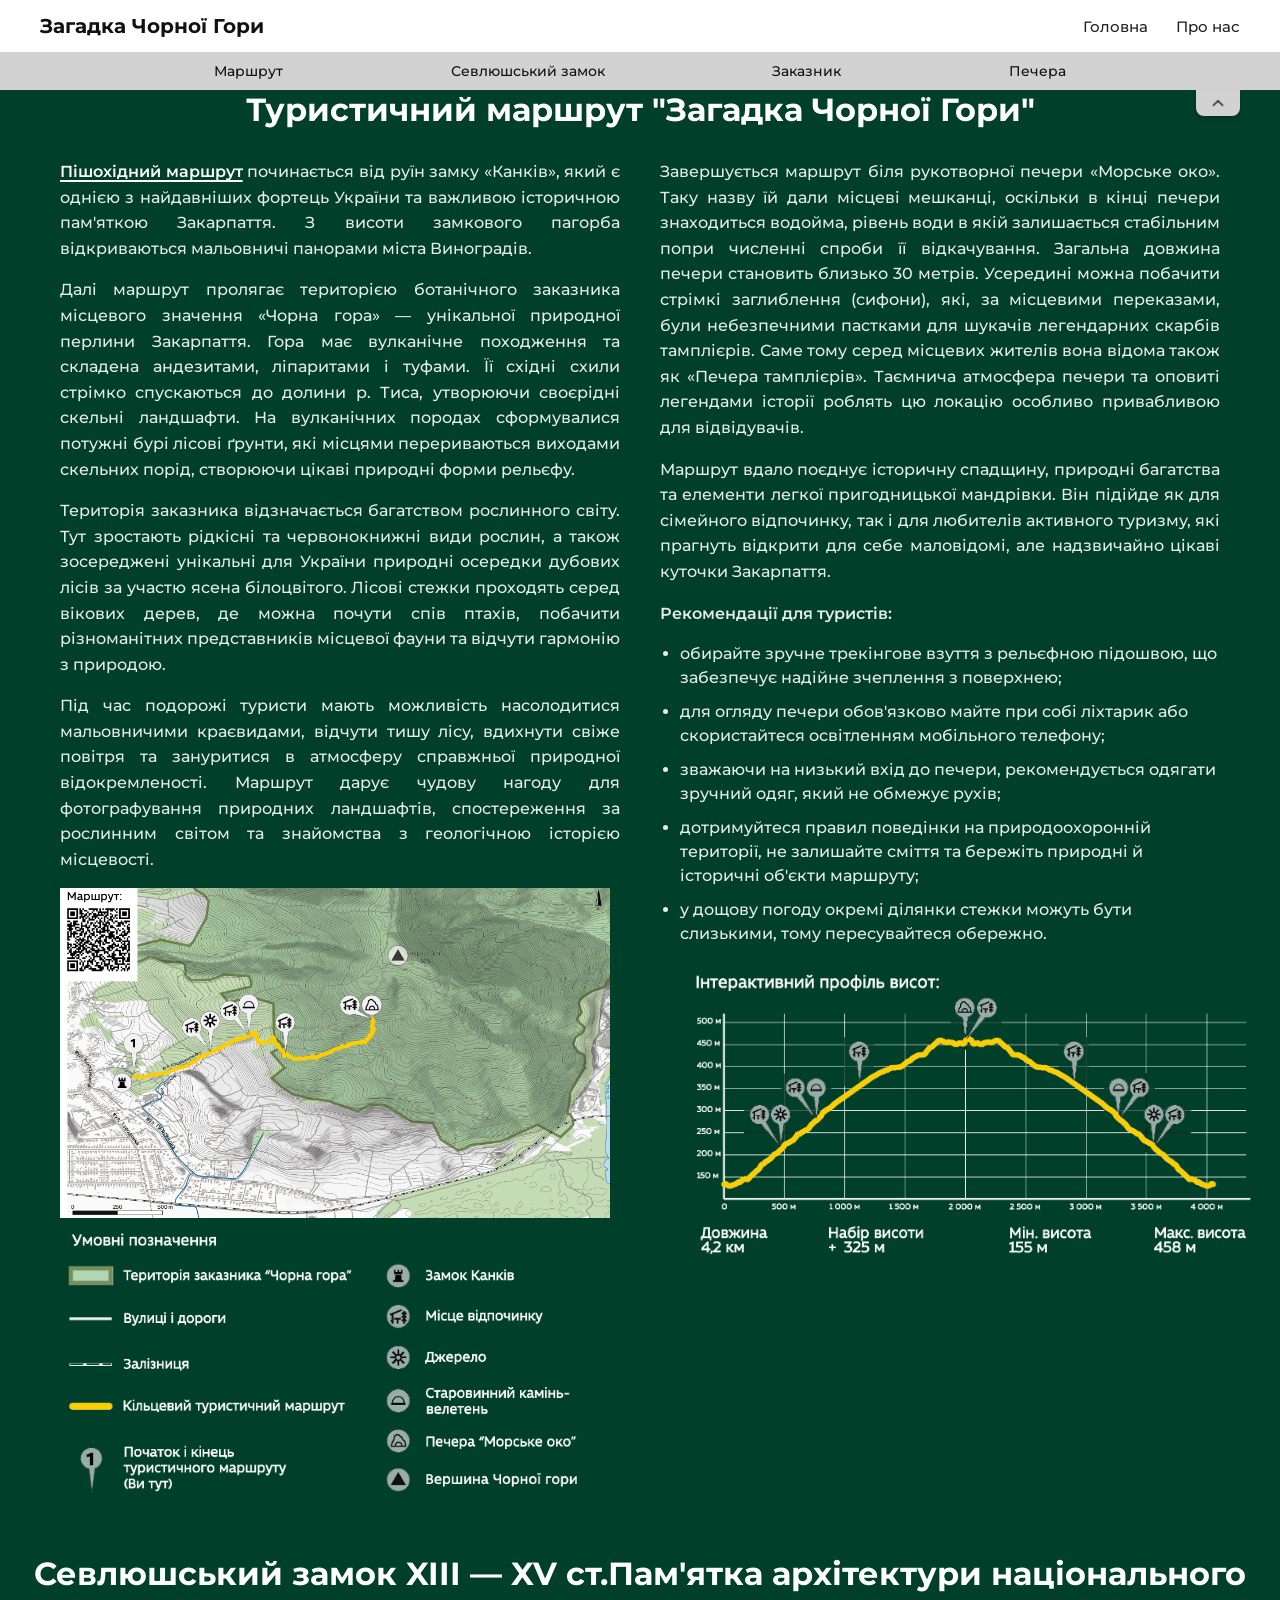
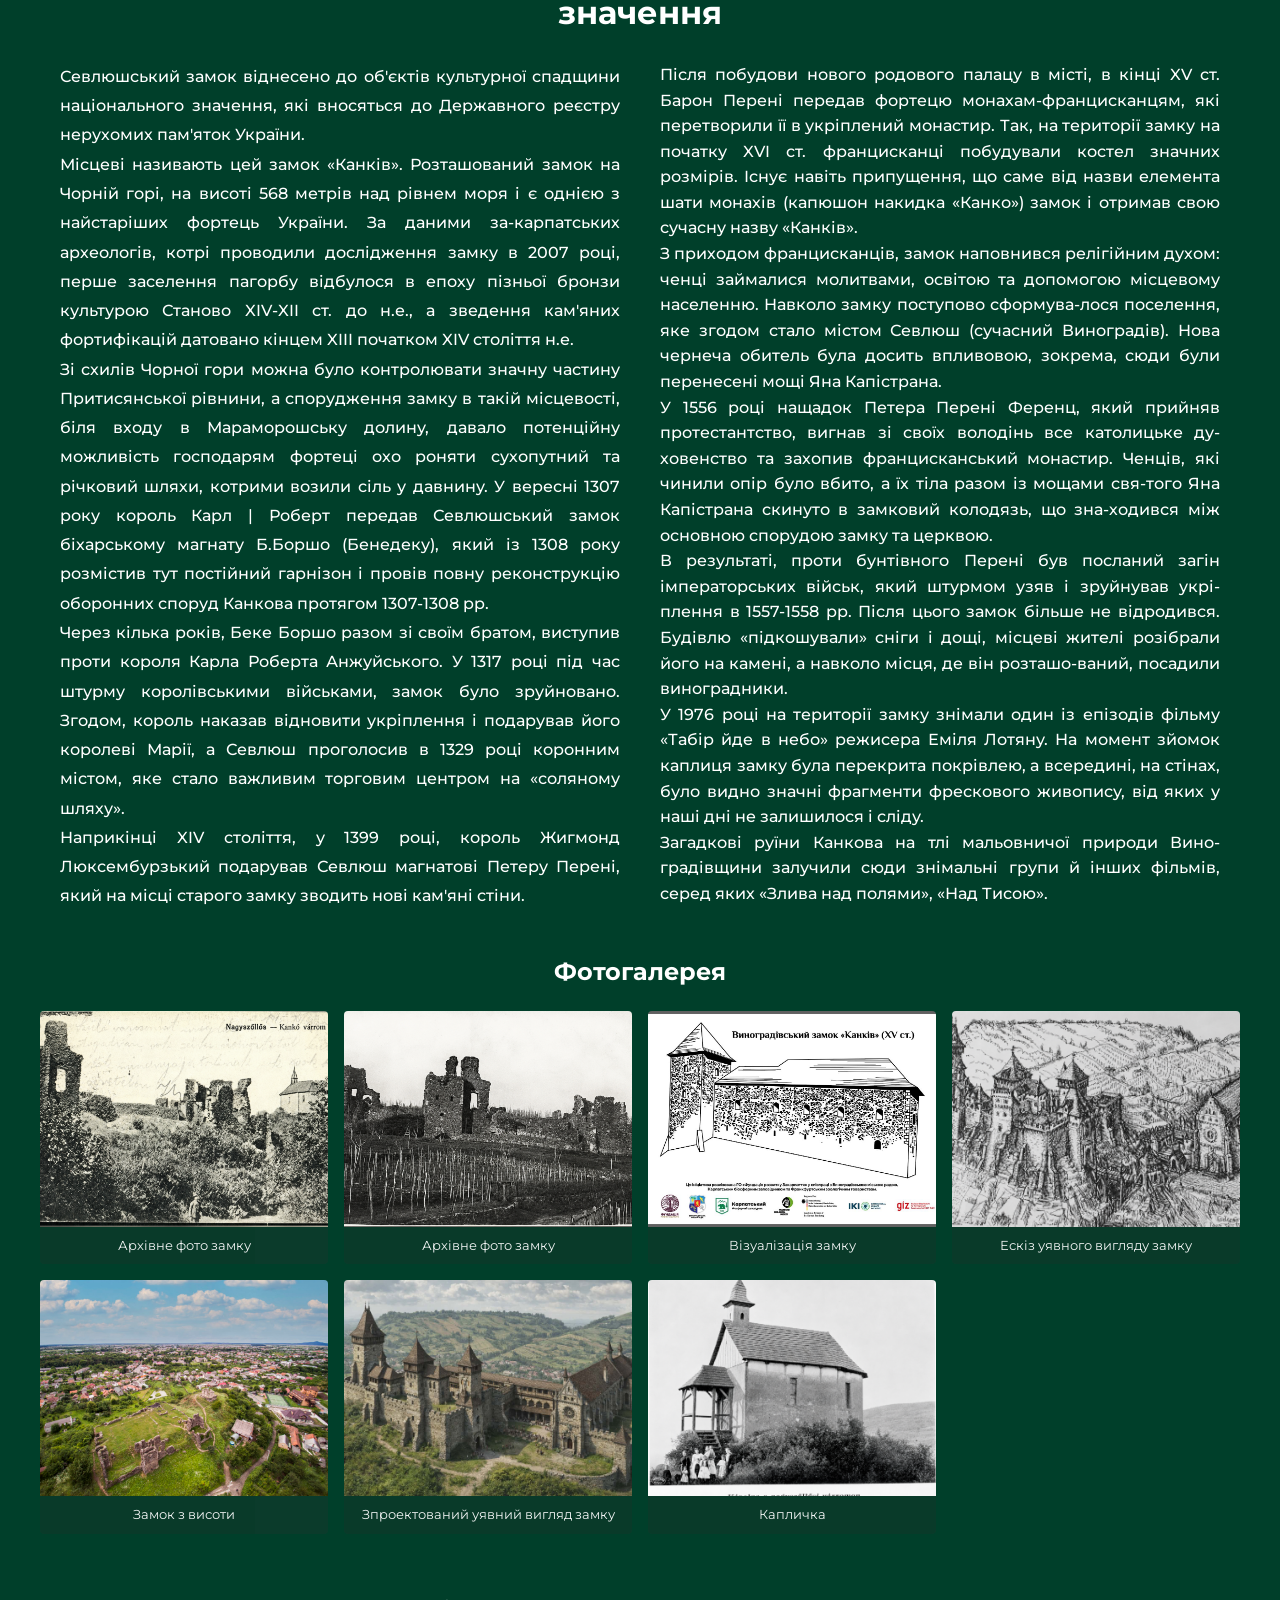
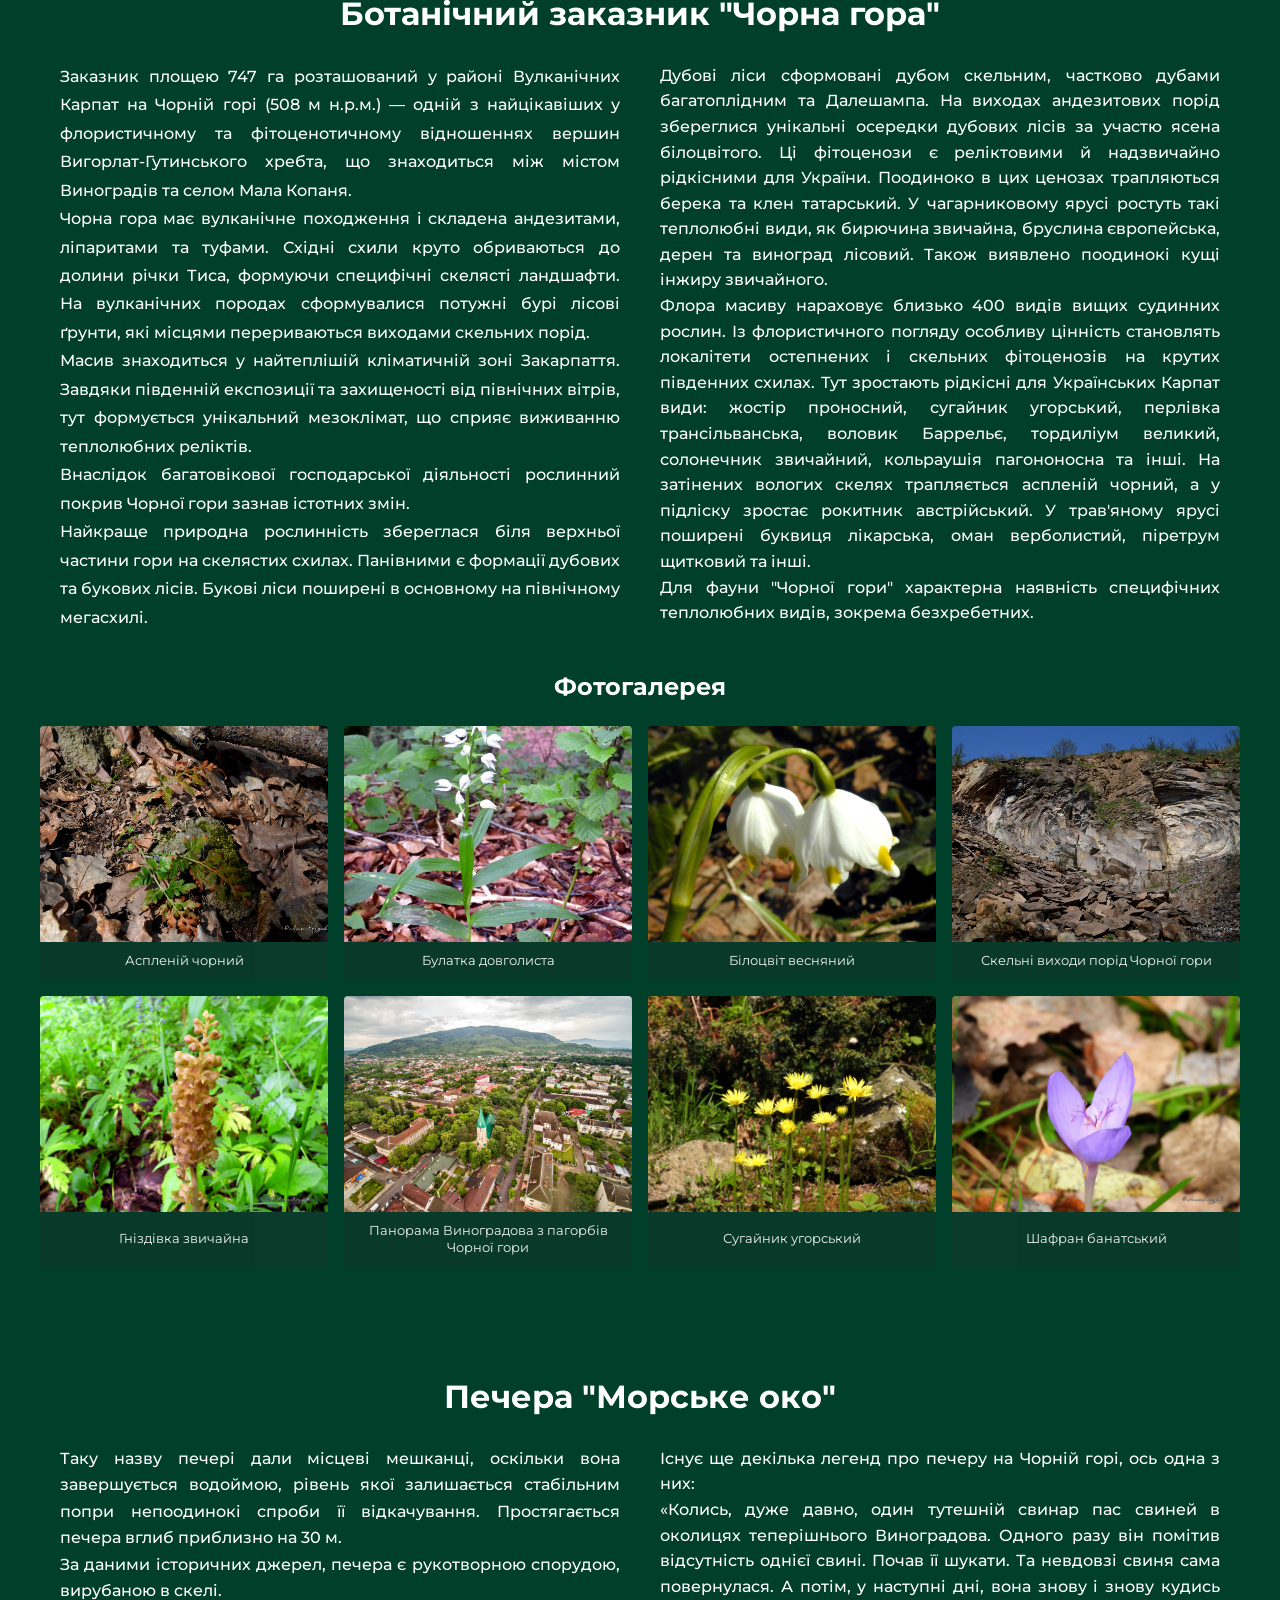
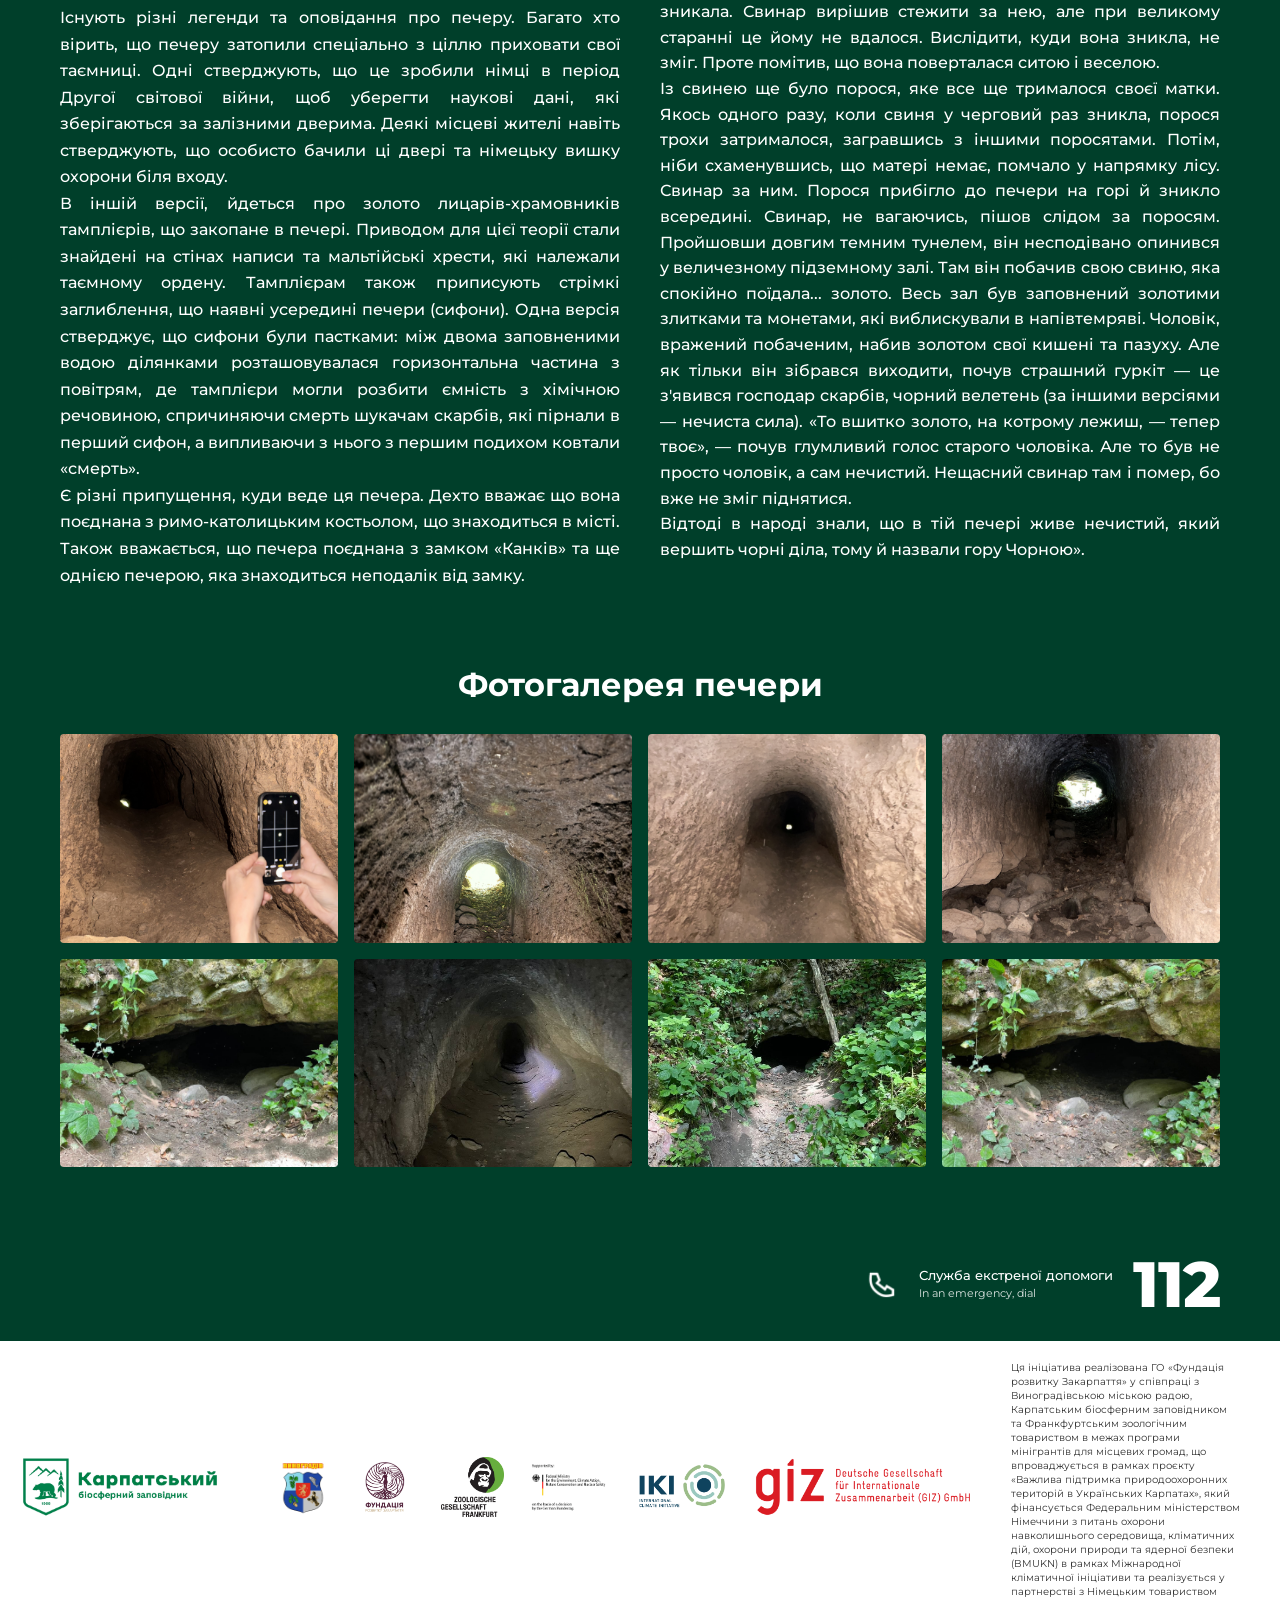
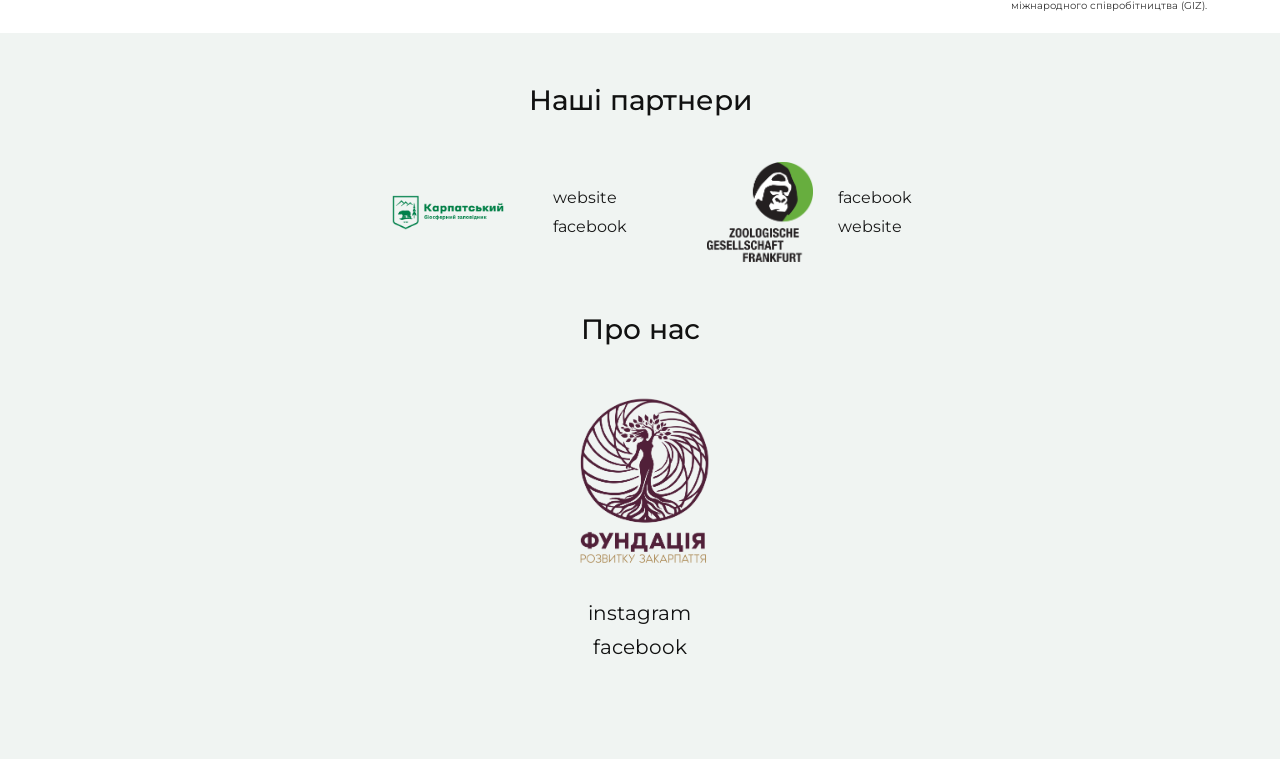
==== commit 9c14cdd9: "deleted video" ====
--- a/index.html
+++ b/index.html
@@ -261,12 +261,7 @@
     <img src="images/печера/p4.jpg" alt="Печера 8">
   </div>
 
-  <div class="cave-video-wrapper">
-    <video class="cave-video" controls playsinline preload="metadata">
-      <source src="images/печераvid.mp4" type="video/mp4">
-      Ваш браузер не підтримує відтворення відео.
-    </video>
-  </div>
+
 </section>
 
 
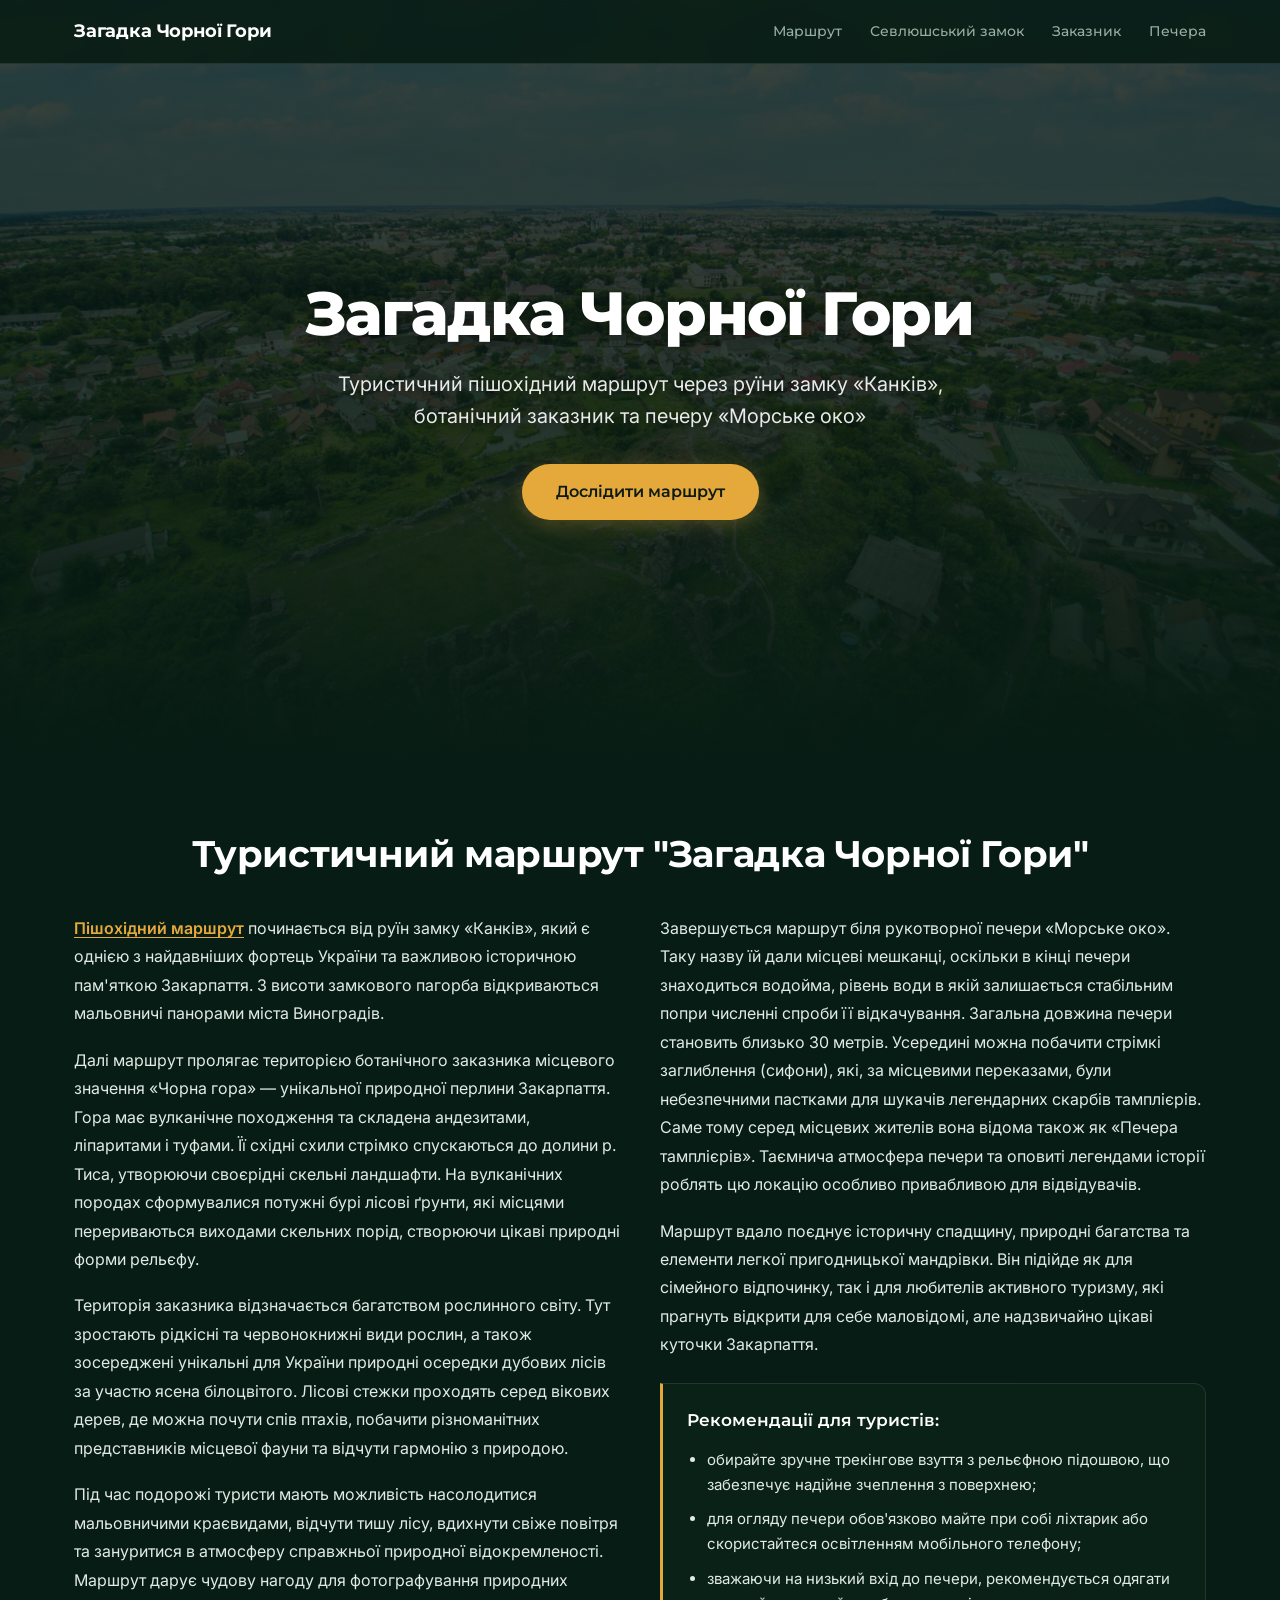
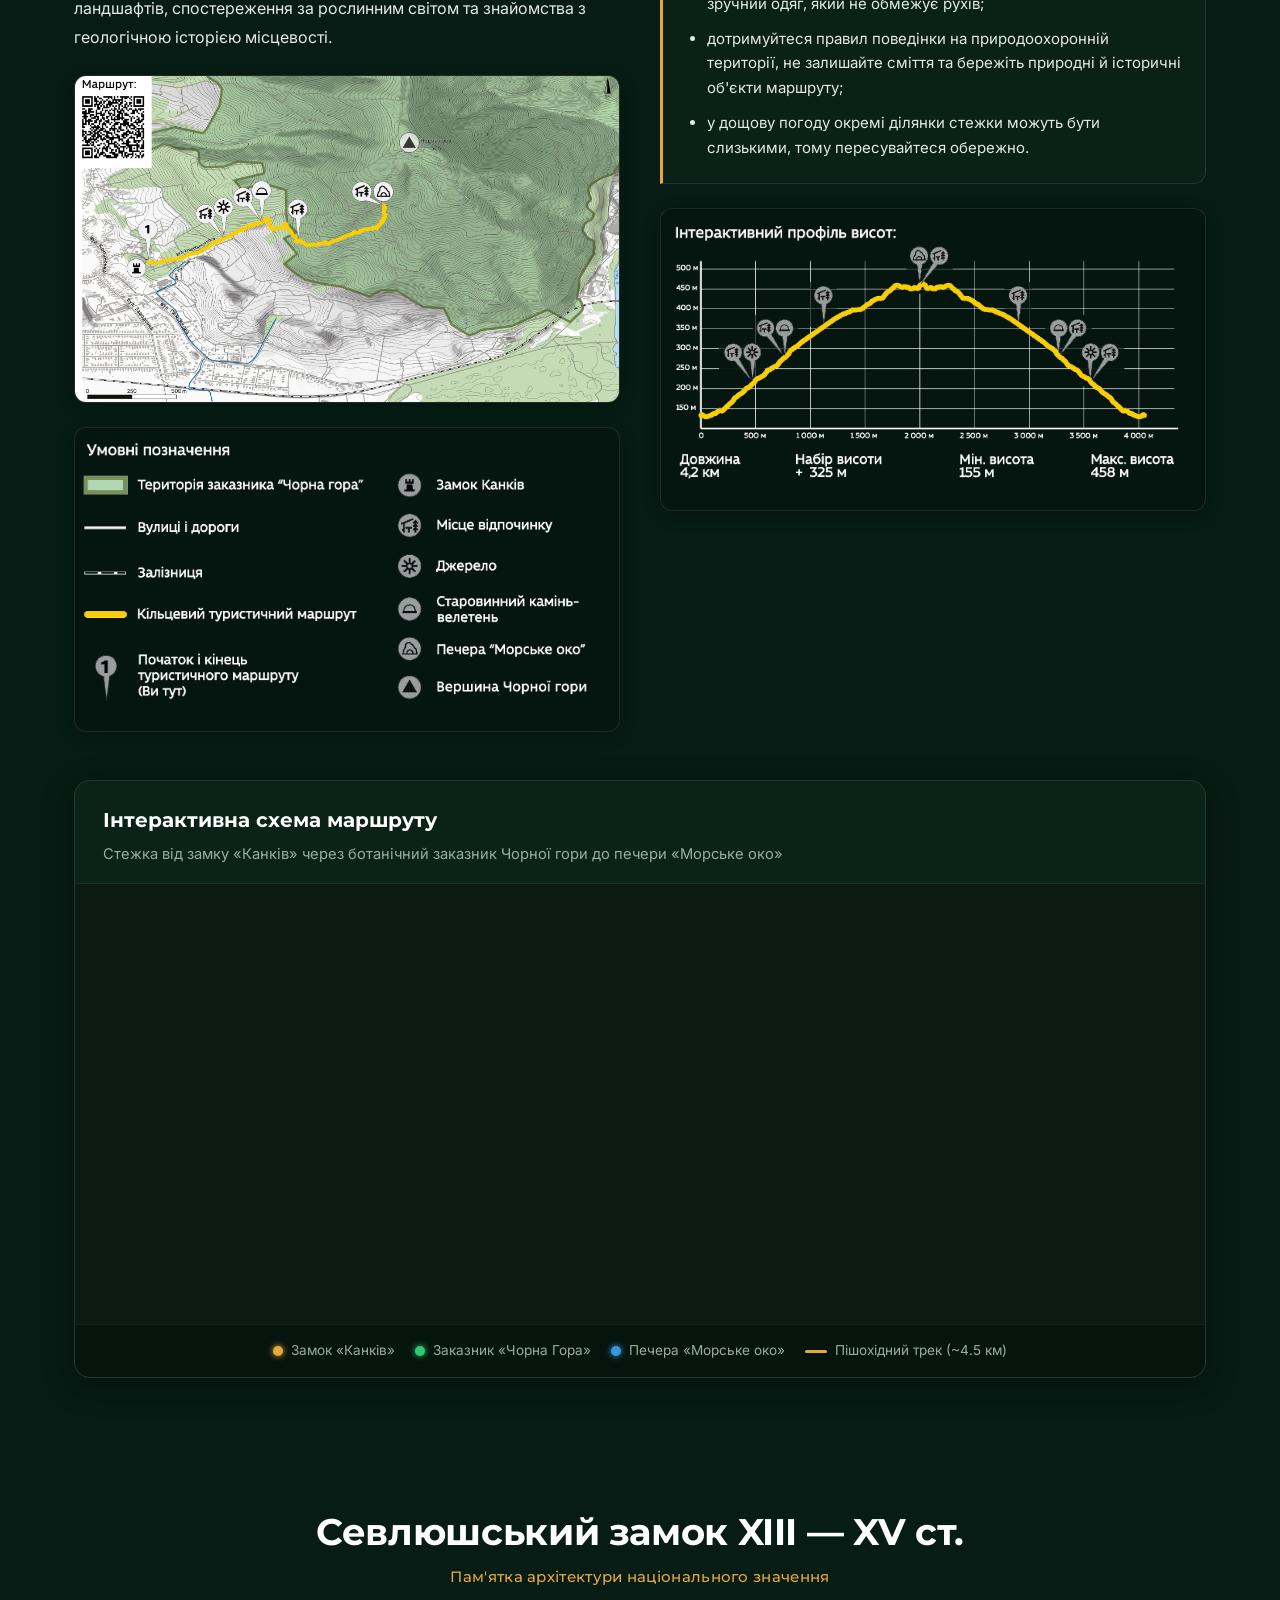
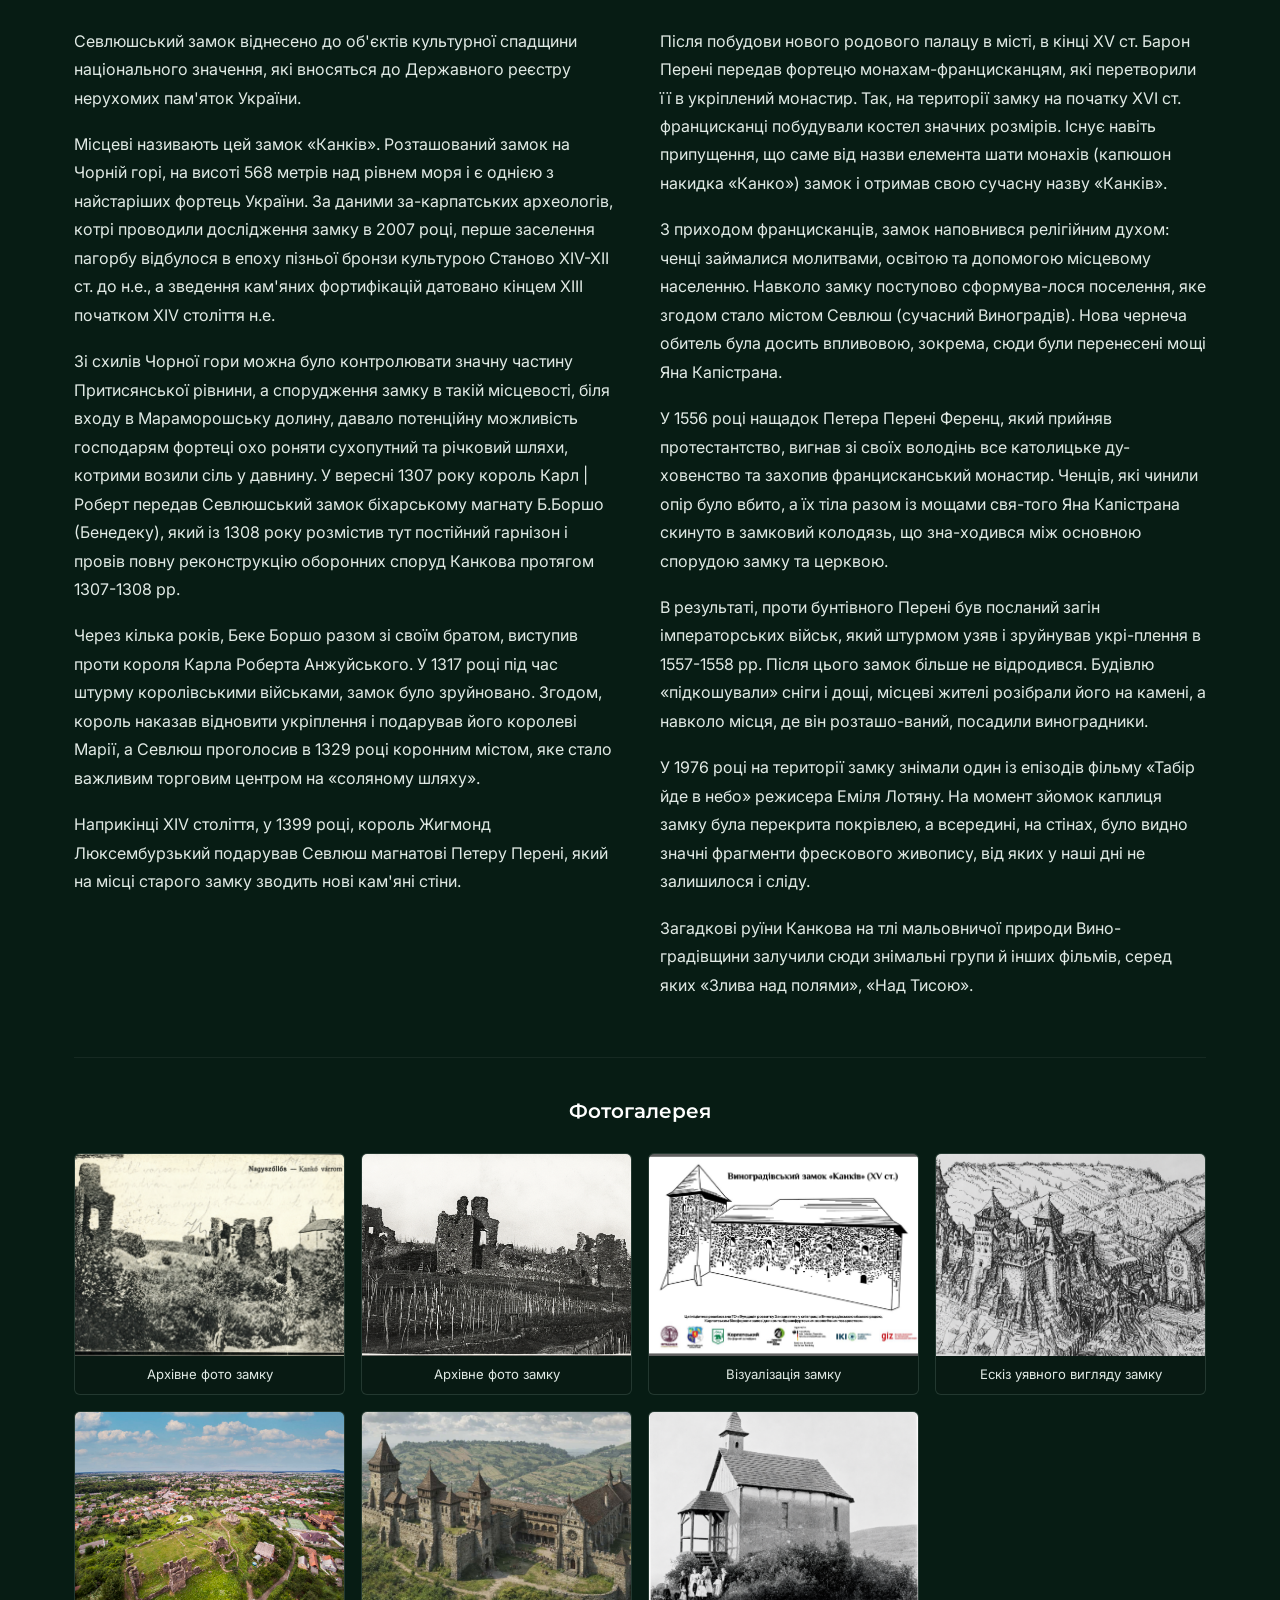
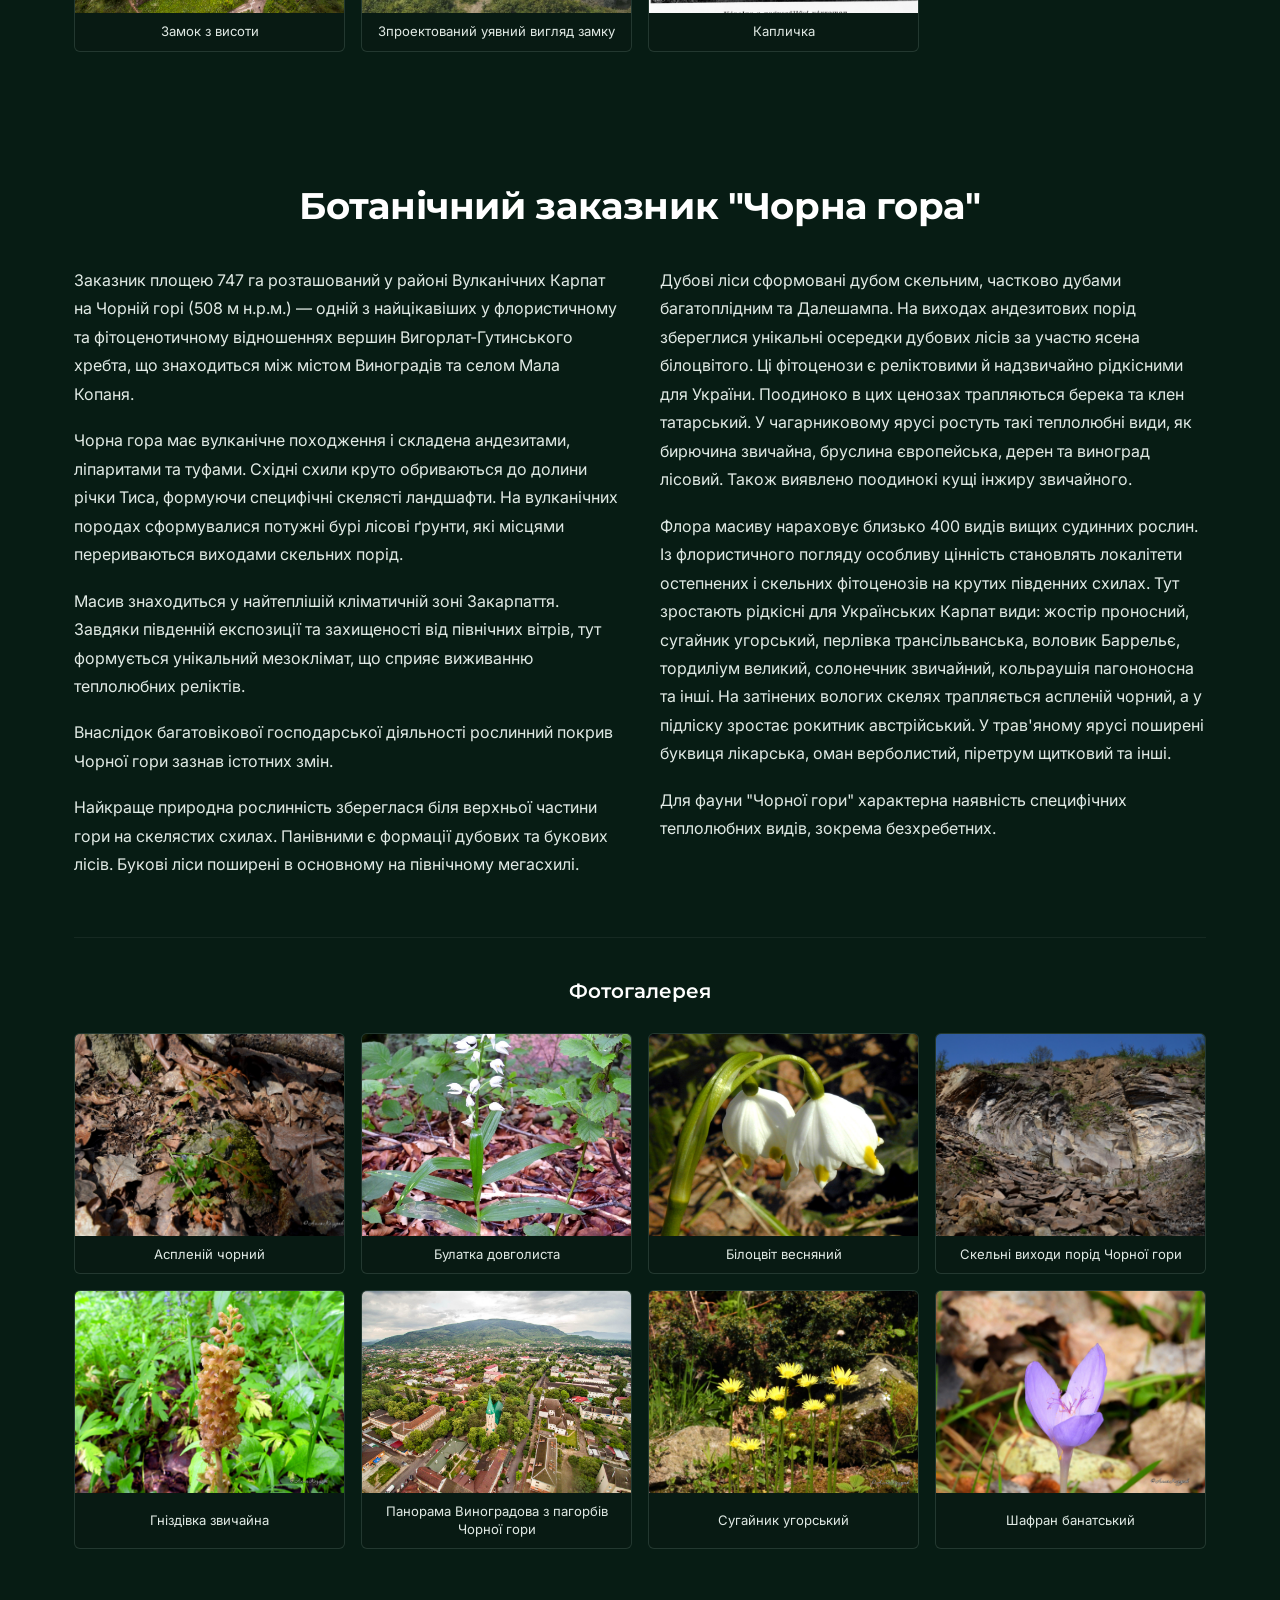
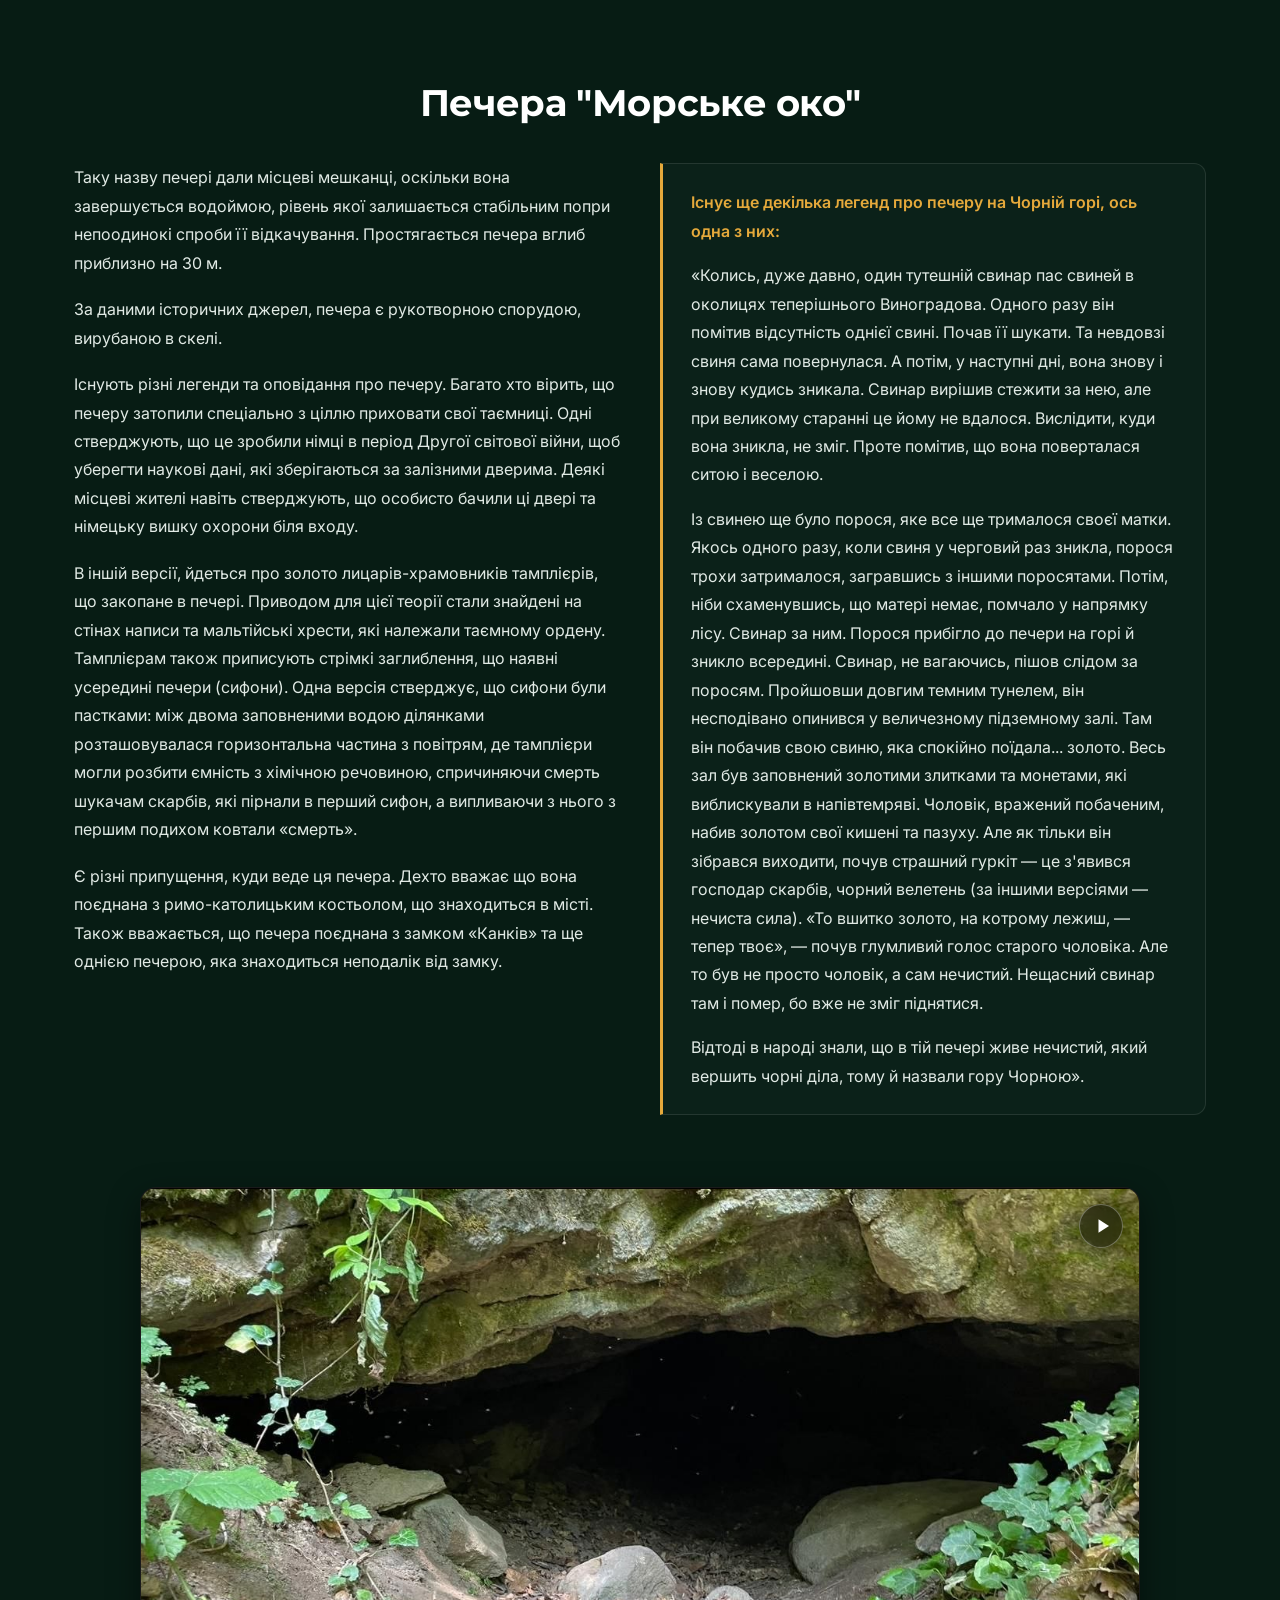
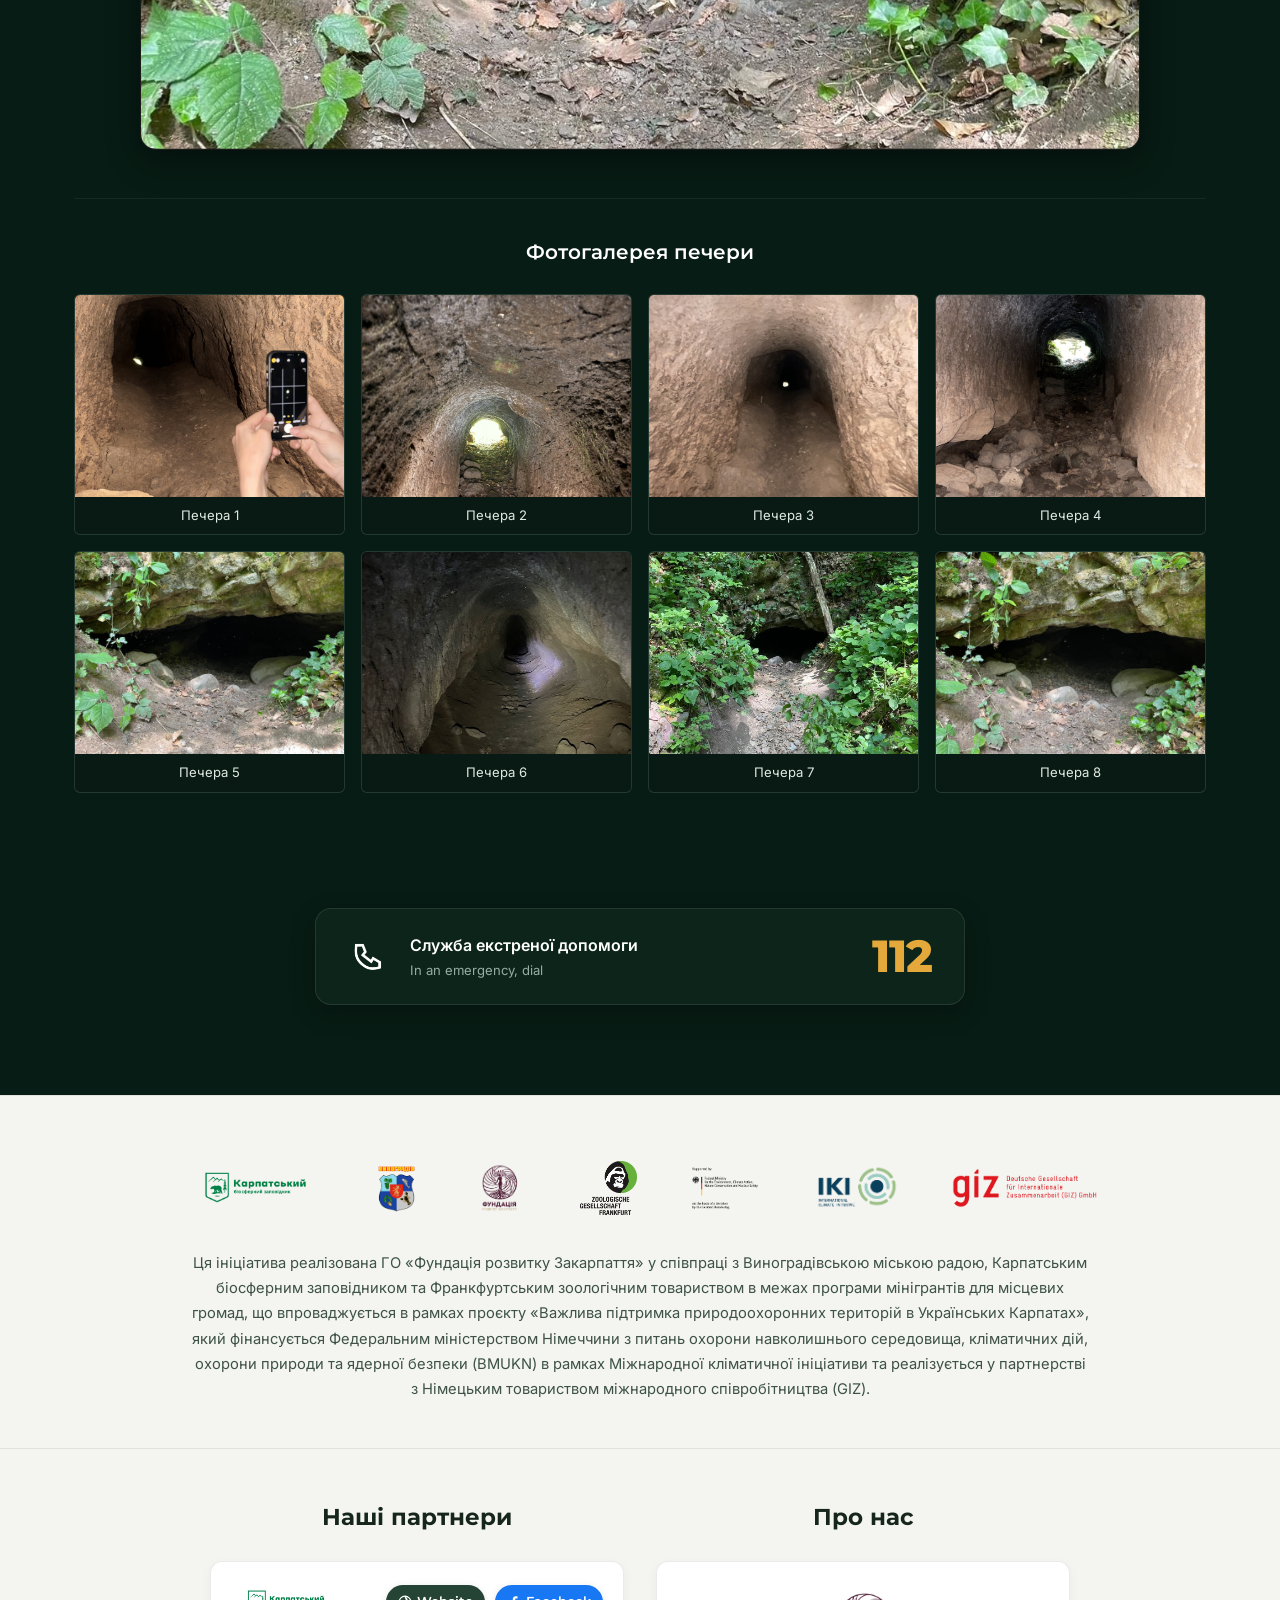
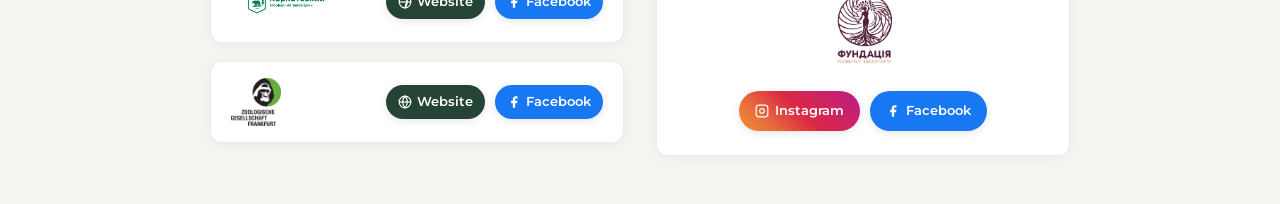
==== commit ec6dbffd: "full redesign" ====
--- a/index.html
+++ b/index.html
@@ -1,412 +1,649 @@
 <!DOCTYPE html>
-<html lang="en">
+<html lang="uk">
+
 <head>
     <meta charset="UTF-8">
     <meta name="viewport" content="width=device-width, initial-scale=1.0">
-    <title>Загадка Чорної Гори</title>
+    <meta name="referrer" content="strict-origin-when-cross-origin">
+    <title>Загадка Чорної Гори — Туристичний маршрут у Виноградові</title>
+    <link rel="shortcut icon" href="images/Маршрут.jpg" type="image/x-icon">
+
+    <!-- Google Fonts: Montserrat for titles, Inter for body text -->
+    <link rel="preconnect" href="https://fonts.googleapis.com">
+    <link rel="preconnect" href="https://fonts.gstatic.com" crossorigin>
+    <link
+        href="https://fonts.googleapis.com/css2?family=Inter:wght@400;500;600&family=Montserrat:wght@500;600;700;800&display=swap"
+        rel="stylesheet">
+
+    <!-- Leaflet.js CSS for Interactive Map -->
+    <link rel="stylesheet" href="https://unpkg.com/leaflet@1.9.4/dist/leaflet.css"
+        integrity="sha256-p4NxAoJBhIIN+hmNHrzRCf9tD/miZyoHS5obTRR9BMY=" crossorigin="" />
+
     <link rel="stylesheet" href="style.css">
-    <link rel="shortcut icon" href="images/Маршрут.jpg" type="image/x-icon">
-    <link rel="preconnect" href="https://fonts.googleapis.com">
-<link rel="preconnect" href="https://fonts.gstatic.com" crossorigin>
-<link href="https://fonts.googleapis.com/css2?family=Montserrat:ital,wght@0,100..900;1,100..900&display=swap" rel="stylesheet">
 </head>
+
 <body>
-    
+
+    <!-- Minimalist Sticky Header -->
     <header class="site-header" id="site-header">
-  <div class="header-top" id="header-top">
-    <a class="header-logo">Загадка Чорної Гори</a>
-    <nav class="header-main-nav">
-      <a href="#route" class="nav-link">Головна</a>
-      <a href="#end" class="nav-link">Про нас</a>
-    </nav>
-  </div>
-
-  <div class="header-sub" id="header-sub">
-    <nav class="header-sub-nav">
-      <a href="#route" class="sub-link">Маршрут</a>
-      <a href="#castle" class="sub-link">Севлюшський замок</a>
-      <a href="#reserve" class="sub-link">Заказник</a>
-      <a href="#cave" class="sub-link">Печера</a>
-    </nav>
-  </div>
-
-  <button type="button" class="header-toggle-btn" id="header-toggle" aria-label="Згорнути підменю">
-    <svg class="toggle-icon" viewBox="0 0 24 24" width="18" height="18">
-      <path d="M6 9l6 6 6-6" fill="none" stroke="#555555" stroke-width="2.5" stroke-linecap="round" stroke-linejoin="round"/>
-    </svg>
-  </button>
-</header>
-
-   <main>
-<h1 class="main-title" id="route">Туристичний маршрут "Загадка Чорної Гори"</h1>
-<div class="content-container">
-
-    <div class="text-column">
-        <p><a href="https://goo.gl/maps/yziJ9mPykKH4eMtRA?g_st=atm" target="_blank" rel="noopener noreferrer" class="route-map-link">Пішохідний маршрут</a> починається від руїн замку «Канків», який є однією з найдавніших фортець України та важливою історичною пам'яткою Закарпаття. З висоти замкового пагорба відкриваються мальовничі панорами міста Виноградів.</p>
-        <p>Далі маршрут пролягає територією ботанічного заказника місцевого значення «Чорна гора» — унікальної природної перлини Закарпаття. Гора має вулканічне походження та складена андезитами, ліпаритами і туфами. Її східні схили стрімко спускаються до долини р. Тиса, утворюючи своєрідні скельні ландшафти. На вулканічних породах сформувалися потужні бурі лісові ґрунти, які місцями перериваються виходами скельних порід, створюючи цікаві природні форми рельєфу.</p>
-        <p>Територія заказника відзначається багатством рослинного світу. Тут зростають рідкісні та червонокнижні види рослин, а також зосереджені унікальні для України природні осередки дубових лісів за участю ясена білоцвітого. Лісові стежки проходять серед вікових дерев, де можна почути спів птахів, побачити різноманітних представників місцевої фауни та відчути гармонію з природою.</p>
-        <p>Під час подорожі туристи мають можливість насолодитися мальовничими краєвидами, відчути тишу лісу, вдихнути свіже повітря та зануритися в атмосферу справжньої природної відокремленості. Маршрут дарує чудову нагоду для фотографування природних ландшафтів, спостереження за рослинним світом та знайомства з геологічною історією місцевості.</p>
-        <img class="map-img" src="images/Маршрут.jpg" alt="">
-        <img class="marking-img" src="images/Умовні_позначення.png" alt="">
+        <div class="header-inner">
+            <a href="#hero" class="site-logo">Загадка Чорної Гори</a>
+
+            <nav class="desktop-nav" aria-label="Головна навігація">
+                <a href="#route" class="nav-item">Маршрут</a>
+                <a href="#castle" class="nav-item">Севлюшський замок</a>
+                <a href="#reserve" class="nav-item">Заказник</a>
+                <a href="#cave" class="nav-item">Печера</a>
+            </nav>
+
+            <button class="hamburger-btn" id="hamburger-btn" aria-label="Відкрити меню" aria-expanded="false">
+                <span class="hamburger-line"></span>
+                <span class="hamburger-line"></span>
+                <span class="hamburger-line"></span>
+            </button>
+        </div>
+
+        <!-- Lightweight Mobile Navigation Drawer -->
+        <div class="mobile-drawer" id="mobile-drawer" aria-hidden="true">
+            <nav class="mobile-nav">
+                <a href="#route" class="mobile-nav-item">Маршрут</a>
+                <a href="#castle" class="mobile-nav-item">Севлюшський замок</a>
+                <a href="#reserve" class="mobile-nav-item">Заказник</a>
+                <a href="#cave" class="mobile-nav-item">Печера</a>
+            </nav>
+        </div>
+    </header>
+
+    <main>
+        <!-- Hero Section (First Screen) -->
+        <section class="hero-section" id="hero">
+            <div class="hero-bg"></div>
+            <div class="hero-overlay"></div>
+
+            <div class="hero-container">
+                <h1 class="hero-title">Загадка Чорної Гори</h1>
+                <p class="hero-subtitle">Туристичний пішохідний маршрут через руїни замку «Канків», ботанічний заказник
+                    та печеру «Морське око»</p>
+                <div class="hero-actions">
+                    <a href="#route" class="btn btn-hero">Дослідити маршрут</a>
+                </div>
+            </div>
+        </section>
+
+        <!-- Route Section -->
+        <section class="content-section" id="route">
+            <div class="container">
+                <h2 class="main-title">Туристичний маршрут "Загадка Чорної Гори"</h2>
+
+                <div class="text-columns">
+                    <div class="text-col">
+                        <p><a href="https://goo.gl/maps/yziJ9mPykKH4eMtRA?g_st=atm" target="_blank"
+                                rel="noopener noreferrer" class="route-map-link">Пішохідний маршрут</a> починається від
+                            руїн замку «Канків», який є однією з найдавніших фортець України та важливою історичною
+                            пам'яткою Закарпаття. З висоти замкового пагорба відкриваються мальовничі панорами міста
+                            Виноградів.</p>
+                        <p>Далі маршрут пролягає територією ботанічного заказника місцевого значення «Чорна гора» —
+                            унікальної природної перлини Закарпаття. Гора має вулканічне походження та складена
+                            андезитами, ліпаритами і туфами. Її східні схили стрімко спускаються до долини р. Тиса,
+                            утворюючи своєрідні скельні ландшафти. На вулканічних породах сформувалися потужні бурі
+                            лісові ґрунти, які місцями перериваються виходами скельних порід, створюючи цікаві природні
+                            форми рельєфу.</p>
+                        <p>Територія заказника відзначається багатством рослинного світу. Тут зростають рідкісні та
+                            червонокнижні види рослин, а також зосереджені унікальні для України природні осередки
+                            дубових лісів за участю ясена білоцвітого. Лісові стежки проходять серед вікових дерев, де
+                            можна почути спів птахів, побачити різноманітних представників місцевої фауни та відчути
+                            гармонію з природою.</p>
+                        <p>Під час подорожі туристи мають можливість насолодитися мальовничими краєвидами, відчути тишу
+                            лісу, вдихнути свіже повітря та зануритися в атмосферу справжньої природної відокремленості.
+                            Маршрут дарує чудову нагоду для фотографування природних ландшафтів, спостереження за
+                            рослинним світом та знайомства з геологічною історією місцевості.</p>
+
+                        <div class="route-graphic-card">
+                            <img class="route-graphic-img zoomable" src="images/Маршрут.jpg"
+                                alt="Карта маршруту Загадка Чорної Гори" loading="lazy">
+                        </div>
+                        <div class="route-graphic-card">
+                            <img class="route-graphic-img zoomable" src="images/Умовні_позначення.png"
+                                alt="Умовні позначення" loading="lazy">
+                        </div>
+                    </div>
+
+                    <div class="text-col">
+                        <p>Завершується маршрут біля рукотворної печери «Морське око». Таку назву їй дали місцеві
+                            мешканці, оскільки в кінці печери знаходиться водойма, рівень води в якій залишається
+                            стабільним попри численні спроби її відкачування. Загальна довжина печери становить близько
+                            30 метрів. Усередині можна побачити стрімкі заглиблення (сифони), які, за місцевими
+                            переказами, були небезпечними пастками для шукачів легендарних скарбів тамплієрів. Саме тому
+                            серед місцевих жителів вона відома також як «Печера тамплієрів». Таємнича атмосфера печери
+                            та оповиті легендами історії роблять цю локацію особливо привабливою для відвідувачів.</p>
+                        <p>Маршрут вдало поєднує історичну спадщину, природні багатства та елементи легкої пригодницької
+                            мандрівки. Він підійде як для сімейного відпочинку, так і для любителів активного туризму,
+                            які прагнуть відкрити для себе маловідомі, але надзвичайно цікаві куточки Закарпаття.</p>
+
+                        <div class="recommendations-box">
+                            <h3 class="rec-title">Рекомендації для туристів:</h3>
+                            <ul class="rec-list">
+                                <li>обирайте зручне трекінгове взуття з рельєфною підошвою, що забезпечує надійне
+                                    зчеплення з поверхнею;</li>
+                                <li>для огляду печери обов'язково майте при собі ліхтарик або скористайтеся освітленням
+                                    мобільного телефону;</li>
+                                <li>зважаючи на низький вхід до печери, рекомендується одягати зручний одяг, який не
+                                    обмежує рухів;</li>
+                                <li>дотримуйтеся правил поведінки на природоохоронній території, не залишайте сміття та
+                                    бережіть природні й історичні об'єкти маршруту;</li>
+                                <li>у дощову погоду окремі ділянки стежки можуть бути слизькими, тому пересувайтеся
+                                    обережно.</li>
+                            </ul>
+                        </div>
+
+                        <div class="route-graphic-card">
+                            <img class="route-graphic-img zoomable" src="images/Профіль_висот.png" alt="Профіль висот"
+                                loading="lazy">
+                        </div>
+                    </div>
+                </div>
+
+                <!-- Interactive Trail Map -->
+                <div class="interactive-map-wrapper">
+                    <div class="map-header">
+                        <h3 class="map-title">Інтерактивна схема маршруту</h3>
+                        <p class="map-desc">Стежка від замку «Канків» через ботанічний заказник Чорної гори до печери
+                            «Морське око»</p>
+                    </div>
+                    <div id="route-map" class="route-map-frame" aria-label="Інтерактивна карта стежки"></div>
+                    <div class="map-legend">
+                        <span class="legend-badge"><span class="legend-dot castle"></span> Замок «Канків»</span>
+                        <span class="legend-badge"><span class="legend-dot reserve"></span> Заказник «Чорна Гора»</span>
+                        <span class="legend-badge"><span class="legend-dot cave"></span> Печера «Морське око»</span>
+                        <span class="legend-badge"><span class="legend-line"></span> Пішохідний трек (~4.5 км)</span>
+                    </div>
+                </div>
+            </div>
+        </section>
+
+        <!-- Castle Section -->
+        <section class="content-section" id="castle">
+            <div class="container">
+                <div class="section-heading-group">
+                    <h2 class="section-title">Севлюшський замок XIII — XV ст.</h2>
+                    <p class="section-subtitle">Пам'ятка архітектури національного значення</p>
+                </div>
+
+                <div class="text-columns">
+                    <div class="text-col">
+                        <p>Севлюшський замок віднесено до об'єктів культурної спадщини національного значення, які
+                            вносяться до Державного реєстру нерухомих пам'яток України.</p>
+                        <p>Місцеві називають цей замок «Канків». Розташований замок на Чорній горі, на висоті 568 метрів
+                            над рівнем моря і є однією з найстаріших фортець України. За даними за-карпатських
+                            археологів, котрі проводили дослідження замку в 2007 році, перше заселення пагорбу відбулося
+                            в епоху пізньої бронзи культурою Станово XIV-XII ст. до н.е., а зведення кам'яних
+                            фортифікацій датовано кінцем XIII початком XIV століття н.е.</p>
+                        <p>Зі схилів Чорної гори можна було контролювати значну частину Притисянської рівнини, а
+                            спорудження замку в такій місцевості, біля входу в Мараморошську долину, давало потенційну
+                            можливість господарям фортеці охо роняти сухопутний та річковий шляхи, котрими возили сіль у
+                            давнину. У вересні 1307 року король Карл | Роберт передав Севлюшський замок біхарському
+                            магнату Б.Боршо (Бенедеку), який із 1308 року розмістив тут постійний гарнізон і провів
+                            повну реконструкцію оборонних споруд Канкова протягом 1307-1308 pp.</p>
+                        <p>Через кілька років, Беке Боршо разом зі своїм братом, виступив проти короля Карла Роберта
+                            Анжуйського. У 1317 році під час штурму королівськими військами, замок було зруйновано.
+                            Згодом, король наказав відновити укріплення і подарував його королеві Марії, а Севлюш
+                            проголосив в 1329 році коронним містом, яке стало важливим торговим центром на «соляному
+                            шляху».</p>
+                        <p>Наприкінці XIV століття, у 1399 році, король Жигмонд Люксембурзький подарував Севлюш
+                            магнатові Петеру Перені, який на місці старого замку зводить нові кам'яні стіни.</p>
+                    </div>
+
+                    <div class="text-col">
+                        <p>Після побудови нового родового палацу в місті, в кінці XV ст. Барон Перені передав фортецю
+                            монахам-францисканцям, які перетворили її в укріплений монастир. Так, на території замку на
+                            початку XVI ст. францисканці побудували костел значних розмірів. Існує навіть припущення, що
+                            саме від назви елемента шати монахів (капюшон накидка «Канко») замок і отримав свою сучасну
+                            назву «Канків».</p>
+                        <p>З приходом францисканців, замок наповнився релігійним духом: ченці займалися молитвами,
+                            освітою та допомогою місцевому населенню. Навколо замку поступово сформува-лося поселення,
+                            яке згодом стало містом Севлюш (сучасний Виноградів). Нова чернеча обитель була досить
+                            впливовою, зокрема, сюди були перенесені мощі Яна Капістрана.</p>
+                        <p>У 1556 році нащадок Петера Перені Ференц, який прийняв протестантство, вигнав зі своїх
+                            володінь все католицьке ду-ховенство та захопив францисканський монастир. Ченців, які чинили
+                            опір було вбито, а їх тіла разом із мощами свя-того Яна Капістрана скинуто в замковий
+                            колодязь, що зна-ходився між основною спорудою замку та церквою.</p>
+                        <p>В результаті, проти бунтівного Перені був посланий загін імператорських військ, який штурмом
+                            узяв і зруйнував укрі-плення в 1557-1558 рр. Після цього замок більше не відродився. Будівлю
+                            «підкошували» сніги і дощі, місцеві жителі розібрали його на камені, а навколо місця, де він
+                            розташо-ваний, посадили виноградники.</p>
+                        <p>У 1976 році на території замку знімали один із епізодів фільму «Табір йде в небо» режисера
+                            Еміля Лотяну. На момент зйомок каплиця замку була перекрита покрівлею, а всередині, на
+                            стінах, було видно значні фрагменти фрескового живопису, від яких у наші дні не залишилося і
+                            сліду.</p>
+                        <p>Загадкові руїни Канкова на тлі мальовничої природи Вино-градівщини залучили сюди знімальні
+                            групи й інших фільмів, серед яких «Злива над полями», «Над Тисою».</p>
+                    </div>
+                </div>
+
+                <!-- Castle Gallery -->
+                <div class="gallery-wrapper">
+                    <h3 class="gallery-title">Фотогалерея</h3>
+                    <div class="gallery-grid" data-gallery="castle">
+                        <figure class="gallery-item" data-index="0">
+                            <img src="images/замок/архівне фото замку.png" alt="Архівне фото замку" loading="lazy">
+                            <figcaption class="gallery-desc">Архівне фото замку</figcaption>
+                        </figure>
+                        <figure class="gallery-item" data-index="1">
+                            <img src="images/замок/архівне фото замку2.png" alt="Архівне фото замку" loading="lazy">
+                            <figcaption class="gallery-desc">Архівне фото замку</figcaption>
+                        </figure>
+                        <figure class="gallery-item" data-index="2">
+                            <img src="images/замок/Візуалізація.jpg" alt="Візуалізація замку" loading="lazy">
+                            <figcaption class="gallery-desc">Візуалізація замку</figcaption>
+                        </figure>
+                        <figure class="gallery-item" data-index="3">
+                            <img src="images/замок/ескіз уявного вигляду замку.png" alt="Ескіз уявного вигляду замку"
+                                loading="lazy">
+                            <figcaption class="gallery-desc">Ескіз уявного вигляду замку</figcaption>
+                        </figure>
+                        <figure class="gallery-item" data-index="4">
+                            <img src="images/замок/замок з висоти.jpg" alt="Замок з висоти" loading="lazy">
+                            <figcaption class="gallery-desc">Замок з висоти</figcaption>
+                        </figure>
+                        <figure class="gallery-item" data-index="5">
+                            <img src="images/замок/зпроектований уявний вигляд замку.jpg"
+                                alt="Зпроектований уявний вигляд замку" loading="lazy">
+                            <figcaption class="gallery-desc">Зпроектований уявний вигляд замку</figcaption>
+                        </figure>
+                        <figure class="gallery-item" data-index="6">
+                            <img src="images/замок/Капличка.png" alt="Капличка" loading="lazy">
+                            <figcaption class="gallery-desc">Капличка</figcaption>
+                        </figure>
+                    </div>
+                </div>
+            </div>
+        </section>
+
+        <!-- Reserve Section -->
+        <section class="content-section" id="reserve">
+            <div class="container">
+                <h2 class="section-title">Ботанічний заказник "Чорна гора"</h2>
+
+                <div class="text-columns">
+                    <div class="text-col">
+                        <p>Заказник площею 747 га розташований у районі Вулканічних Карпат на Чорній горі (508 м н.р.м.)
+                            — одній з найцікавіших у флористичному та фітоценотичному відношеннях вершин
+                            Вигорлат-Гутинського хребта, що знаходиться між містом Виноградів та селом Мала Копаня.</p>
+                        <p>Чорна гора має вулканічне походження і складена андезитами, ліпаритами та туфами. Східні
+                            схили круто обриваються до долини річки Тиса, формуючи специфічні скелясті ландшафти. На
+                            вулканічних породах сформувалися потужні бурі лісові ґрунти, які місцями перериваються
+                            виходами скельних порід.</p>
+                        <p>Масив знаходиться у найтеплішій кліматичній зоні Закарпаття. Завдяки південній експозиції та
+                            захищеності від північних вітрів, тут формується унікальний мезоклімат, що сприяє виживанню
+                            теплолюбних реліктів.</p>
+                        <p>Внаслідок багатовікової господарської діяльності рослинний покрив Чорної гори зазнав істотних
+                            змін.</p>
+                        <p>Найкраще природна рослинність збереглася біля верхньої частини гори на скелястих схилах.
+                            Панівними є формації дубових та букових лісів. Букові ліси поширені в основному на
+                            північному мегасхилі.</p>
+                    </div>
+
+                    <div class="text-col">
+                        <p>Дубові ліси сформовані дубом скельним, частково дубами багатоплідним та Далешампа. На виходах
+                            андезитових порід збереглися унікальні осередки дубових лісів за участю ясена білоцвітого.
+                            Ці фітоценози є реліктовими й надзвичайно рідкісними для України. Поодиноко в цих ценозах
+                            трапляються берека та клен татарський. У чагарниковому ярусі ростуть такі теплолюбні види,
+                            як бирючина звичайна, бруслина європейська, дерен та виноград лісовий. Також виявлено
+                            поодинокі кущі інжиру звичайного.</p>
+                        <p>Флора масиву нараховує близько 400 видів вищих судинних рослин. Із флористичного погляду
+                            особливу цінність становлять локалітети остепнених і скельних фітоценозів на крутих
+                            південних схилах. Тут зростають рідкісні для Українських Карпат види: жостір проносний,
+                            сугайник угорський, перлівка трансільванська, воловик Баррельє, тордиліум великий,
+                            солонечник звичайний, кольраушія пагононосна та інші. На затінених вологих скелях
+                            трапляється аспленій чорний, а у підліску зростає рокитник австрійський. У трав'яному ярусі
+                            поширені буквиця лікарська, оман верболистий, піретрум щитковий та інші.</p>
+                        <p>Для фауни "Чорної гори" характерна наявність специфічних теплолюбних видів, зокрема
+                            безхребетних.</p>
+                    </div>
+                </div>
+
+                <!-- Reserve Gallery -->
+                <div class="gallery-wrapper">
+                    <h3 class="gallery-title">Фотогалерея</h3>
+                    <div class="gallery-grid" data-gallery="reserve">
+                        <figure class="gallery-item" data-index="0">
+                            <img src="images/заказник/Аспленій чорний.jpeg" alt="Аспленій чорний" loading="lazy">
+                            <figcaption class="gallery-desc">Аспленій чорний</figcaption>
+                        </figure>
+                        <figure class="gallery-item" data-index="1">
+                            <img src="images/заказник/Булатка довголиста.jpeg" alt="Булатка довголиста" loading="lazy">
+                            <figcaption class="gallery-desc">Булатка довголиста</figcaption>
+                        </figure>
+                        <figure class="gallery-item" data-index="2">
+                            <img src="images/заказник/Білоцвіт весняний.jpeg" alt="Білоцвіт весняний" loading="lazy">
+                            <figcaption class="gallery-desc">Білоцвіт весняний</figcaption>
+                        </figure>
+                        <figure class="gallery-item" data-index="3">
+                            <img src="images/заказник/Відслонення виходу вулканічних порід - андезити, ліпарити, туфи.jpeg"
+                                alt="Скельні виходи порід Чорної гори" loading="lazy">
+                            <figcaption class="gallery-desc">Скельні виходи порід Чорної гори</figcaption>
+                        </figure>
+                        <figure class="gallery-item" data-index="4">
+                            <img src="images/заказник/Гніздівка звичайна.jpeg" alt="Гніздівка звичайна" loading="lazy">
+                            <figcaption class="gallery-desc">Гніздівка звичайна</figcaption>
+                        </figure>
+                        <figure class="gallery-item" data-index="5">
+                            <img src="images/заказник/місто та заказник.jpg"
+                                alt="Панорама Виноградова з пагорбів Чорної гори" loading="lazy">
+                            <figcaption class="gallery-desc">Панорама Виноградова з пагорбів Чорної гори</figcaption>
+                        </figure>
+                        <figure class="gallery-item" data-index="6">
+                            <img src="images/заказник/Сугайник угорський.jpeg" alt="Сугайник угорський" loading="lazy">
+                            <figcaption class="gallery-desc">Сугайник угорський</figcaption>
+                        </figure>
+                        <figure class="gallery-item" data-index="7">
+                            <img src="images/заказник/Шафран банатського.jpeg" alt="Шафран банатський" loading="lazy">
+                            <figcaption class="gallery-desc">Шафран банатський</figcaption>
+                        </figure>
+                    </div>
+                </div>
+            </div>
+        </section>
+
+        <!-- Cave Section -->
+        <section class="content-section" id="cave">
+            <div class="container">
+                <h2 class="section-title">Печера "Морське око"</h2>
+
+                <div class="text-columns">
+                    <div class="text-col">
+                        <p>Таку назву печері дали місцеві мешканці, оскільки вона завершується водоймою, рівень якої
+                            залишається стабільним попри непоодинокі спроби її відкачування. Простягається печера вглиб
+                            приблизно на 30 м.</p>
+                        <p>За даними історичних джерел, печера є рукотворною спорудою, вирубаною в скелі.</p>
+                        <p>Існують різні легенди та оповідання про печеру. Багато хто вірить, що печеру затопили
+                            спеціально з ціллю приховати свої таємниці. Одні стверджують, що це зробили німці в період
+                            Другої світової війни, щоб уберегти наукові дані, які зберігаються за залізними дверима.
+                            Деякі місцеві жителі навіть стверджують, що особисто бачили ці двері та німецьку вишку
+                            охорони біля входу.</p>
+                        <p>В іншій версії, йдеться про золото лицарів-храмовників тамплієрів, що закопане в печері.
+                            Приводом для цієї теорії стали знайдені на стінах написи та мальтійські хрести, які належали
+                            таємному ордену. Тамплієрам також приписують стрімкі заглиблення, що наявні усередині печери
+                            (сифони). Одна версія стверджує, що сифони були пастками: між двома заповненими водою
+                            ділянками розташовувалася горизонтальна частина з повітрям, де тамплієри могли розбити
+                            ємність з хімічною речовиною, спричиняючи смерть шукачам скарбів, які пірнали в перший
+                            сифон, а випливаючи з нього з першим подихом ковтали «смерть».</p>
+                        <p>Є різні припущення, куди веде ця печера. Дехто вважає що вона поєднана з римо-католицьким
+                            костьолом, що знаходиться в місті. Також вважається, що печера поєднана з замком «Канків» та
+                            ще однією печерою, яка знаходиться неподалік від замку.</p>
+                    </div>
+
+                    <div class="text-col">
+                        <div class="legend-quote-card">
+                            <p class="legend-card-lead">Існує ще декілька легенд про печеру на Чорній горі, ось одна з
+                                них:</p>
+                            <p>«Колись, дуже давно, один тутешній свинар пас свиней в околицях теперішнього Виноградова.
+                                Одного разу він помітив відсутність однієї свині. Почав її шукати. Та невдовзі свиня
+                                сама повернулася. А потім, у наступні дні, вона знову і знову кудись зникала. Свинар
+                                вирішив стежити за нею, але при великому старанні це йому не вдалося. Вислідити, куди
+                                вона зникла, не зміг. Проте помітив, що вона поверталася ситою і веселою.</p>
+                            <p>Із свинею ще було порося, яке все ще трималося своєї матки. Якось одного разу, коли свиня
+                                у черговий раз зникла, порося трохи затрималося, загравшись з іншими поросятами. Потім,
+                                ніби схаменувшись, що матері немає, помчало у напрямку лісу. Свинар за ним. Порося
+                                прибігло до печери на горі й зникло всередині. Свинар, не вагаючись, пішов слідом за
+                                поросям. Пройшовши довгим темним тунелем, він несподівано опинився у величезному
+                                підземному залі. Там він побачив свою свиню, яка спокійно поїдала... золото. Весь зал
+                                був заповнений золотими злитками та монетами, які виблискували в напівтемряві. Чоловік,
+                                вражений побаченим, набив золотом свої кишені та пазуху. Але як тільки він зібрався
+                                виходити, почув страшний гуркіт — це з'явився господар скарбів, чорний велетень (за
+                                іншими версіями — нечиста сила). «То вшитко золото, на котрому лежиш, — тепер твоє», —
+                                почув глумливий голос старого чоловіка. Але то був не просто чоловік, а сам нечистий.
+                                Нещасний свинар там і помер, бо вже не зміг піднятися.</p>
+                            <p>Відтоді в народі знали, що в тій печері живе нечистий, який вершить чорні діла, тому й
+                                назвали гору Чорною».</p>
+                        </div>
+                    </div>
+                </div>
+
+                <!-- Cave Section Video (Native HTML5 Background Loop & 4K YouTube Lightbox) -->
+                <div class="cave-video-container" id="cave-video-trigger" role="button" tabindex="0"
+                    aria-label="Дивитися повне відео маршруту (4K)">
+                    <video id="cave-preview-video" class="cave-inline-video" autoplay muted loop playsinline
+                        preload="auto" poster="images/печера/p1.jpg">
+                        <source src="images/печера/pecheravid.mp4" type="video/mp4">
+                        Ваш браузер не підтримує відтворення відео.
+                    </video>
+                    <!-- Sleek Top-Right Corner Play Button -->
+                    <div class="video-corner-play" aria-hidden="true">
+                        <svg width="18" height="18" viewBox="0 0 24 24" fill="currentColor">
+                            <polygon points="6 3 20 12 6 21 6 3"></polygon>
+                        </svg>
+                    </div>
+                </div>
+
+                <!-- Cave Gallery -->
+                <div class="gallery-wrapper">
+                    <h3 class="gallery-title">Фотогалерея печери</h3>
+                    <div class="gallery-grid" data-gallery="cave">
+                        <figure class="gallery-item" data-index="0">
+                            <img src="images/печера/IMG_6169 1.png" alt="Печера 1" loading="lazy">
+                            <figcaption class="gallery-desc">Печера 1</figcaption>
+                        </figure>
+                        <figure class="gallery-item" data-index="1">
+                            <img src="images/печера/IMG_6185 1.png" alt="Печера 2" loading="lazy">
+                            <figcaption class="gallery-desc">Печера 2</figcaption>
+                        </figure>
+                        <figure class="gallery-item" data-index="2">
+                            <img src="images/печера/IMG_7290 1.png" alt="Печера 3" loading="lazy">
+                            <figcaption class="gallery-desc">Печера 3</figcaption>
+                        </figure>
+                        <figure class="gallery-item" data-index="3">
+                            <img src="images/печера/IMG_7306 1.png" alt="Печера 4" loading="lazy">
+                            <figcaption class="gallery-desc">Печера 4</figcaption>
+                        </figure>
+                        <figure class="gallery-item" data-index="4">
+                            <img src="images/печера/p1.jpg" alt="Печера 5" loading="lazy">
+                            <figcaption class="gallery-desc">Печера 5</figcaption>
+                        </figure>
+                        <figure class="gallery-item" data-index="5">
+                            <img src="images/печера/p2.jpg" alt="Печера 6" loading="lazy">
+                            <figcaption class="gallery-desc">Печера 6</figcaption>
+                        </figure>
+                        <figure class="gallery-item" data-index="6">
+                            <img src="images/печера/p3.jpg" alt="Печера 7" loading="lazy">
+                            <figcaption class="gallery-desc">Печера 7</figcaption>
+                        </figure>
+                        <figure class="gallery-item" data-index="7">
+                            <img src="images/печера/p4.jpg" alt="Печера 8" loading="lazy">
+                            <figcaption class="gallery-desc">Печера 8</figcaption>
+                        </figure>
+                    </div>
+                </div>
+            </div>
+        </section>
+
+        <!-- Emergency Assistance Section -->
+        <section class="emergency-section">
+            <div class="container">
+                <div class="emergency-box">
+                    <img src="images/phone.png" alt="Phone" class="emergency-icon">
+                    <div class="emergency-text">
+                        <span class="emergency-ua">Служба екстреної допомоги</span>
+                        <span class="emergency-en">In an emergency, dial</span>
+                    </div>
+                    <a href="tel:112" class="emergency-num" title="Зателефонувати 112">112</a>
+                </div>
+            </div>
+        </section>
+
+        <!-- Banner & Institutional Statement Section -->
+        <section class="banner-section">
+            <div class="container banner-container">
+                <ul class="banner-logos">
+                    <li class="banner-logo-item">
+                        <img src="images/Карпатськаий_заповідник.png" alt="Карпатський заповідник" loading="lazy">
+                    </li>
+                    <li class="banner-logo-item">
+                        <img src="images/Герб_Виноградів 1.png" alt="Герб Виноградова" loading="lazy">
+                    </li>
+                    <li class="banner-logo-item">
+                        <img src="images/лого ФУндації пнг.png" alt="ГО Фундація розвитку Закарпаття" loading="lazy">
+                    </li>
+                    <li class="banner-logo-item">
+                        <img src="images/zgf_logo.png" alt="ZGF" loading="lazy">
+                    </li>
+                    <li class="banner-logo-item">
+                        <img src="images/fmfte_logo.png" alt="FMFTE" loading="lazy">
+                    </li>
+                    <li class="banner-logo-item">
+                        <img src="images/IKI_logo.png" alt="IKI" loading="lazy">
+                    </li>
+                    <li class="banner-logo-item">
+                        <img src="images/GIZ_logo.png" alt="GIZ" loading="lazy">
+                    </li>
+                </ul>
+
+                <p class="banner-statement">
+                    Ця ініціатива реалізована ГО «Фундація розвитку Закарпаття» у співпраці з Виноградівською міською
+                    радою, Карпатським біосферним заповідником та Франкфуртським зоологічним товариством в межах
+                    програми мінігрантів для місцевих громад, що впроваджується в рамках проєкту «Важлива підтримка
+                    природоохоронних територій в Українських Карпатах», який фінансується Федеральним міністерством
+                    Німеччини з питань охорони навколишнього середовища, кліматичних дій, охорони природи та ядерної
+                    безпеки (BMUKN) в рамках Міжнародної кліматичної ініціативи та реалізується у партнерстві з
+                    Німецьким товариством міжнародного співробітництва (GIZ).
+                </p>
+            </div>
+        </section>
+
+        <!-- Combined Partners & About Us Section (2-Column Grid on Desktop) -->
+        <section class="partners-about-section" id="end">
+            <div class="container">
+                <div class="partners-about-grid">
+                    <!-- Column 1: Partners -->
+                    <div class="partners-block">
+                        <h2 class="col-section-title">Наші партнери</h2>
+                        <div class="partner-cards-list">
+                            <div class="partner-card">
+                                <div class="partner-logo-box">
+                                    <img src="images/Карпатськаий_заповідник.png"
+                                        alt="Карпатський біосферний заповідник" class="partner-logo1" loading="lazy">
+                                </div>
+                                <div class="partner-pill-links">
+                                    <a href="https://cbr.nature.org.ua/" target="_blank" rel="noopener noreferrer"
+                                        class="btn-pill btn-website">
+                                        <svg width="14" height="14" viewBox="0 0 24 24" fill="none"
+                                            stroke="currentColor" stroke-width="2">
+                                            <circle cx="12" cy="12" r="10"></circle>
+                                            <line x1="2" y1="12" x2="22" y2="12"></line>
+                                            <path
+                                                d="M12 2a15.3 15.3 0 0 1 4 10 15.3 15.3 0 0 1-4 10 15.3 15.3 0 0 1 4-10z">
+                                            </path>
+                                        </svg>
+                                        <span>Website</span>
+                                    </a>
+                                    <a href="https://www.facebook.com/carpathian.biosphere.reserve" target="_blank"
+                                        rel="noopener noreferrer" class="btn-pill btn-facebook">
+                                        <svg width="14" height="14" viewBox="0 0 24 24" fill="currentColor">
+                                            <path d="M18 2h-3a5 5 0 0 0-5 5v3H7v4h3v8h4v-8h3l1-4h-4V7a1 1 0 0 1 1-1h3z">
+                                            </path>
+                                        </svg>
+                                        <span>Facebook</span>
+                                    </a>
+                                </div>
+                            </div>
+
+                            <div class="partner-card">
+                                <div class="partner-logo-box">
+                                    <img src="images/zgf_logo.png" alt="Zoologische Gesellschaft Frankfurt"
+                                        class="partner-logo" loading="lazy">
+                                </div>
+                                <div class="partner-pill-links">
+                                    <a href="https://fzs.org/" target="_blank" rel="noopener noreferrer"
+                                        class="btn-pill btn-website">
+                                        <svg width="14" height="14" viewBox="0 0 24 24" fill="none"
+                                            stroke="currentColor" stroke-width="2">
+                                            <circle cx="12" cy="12" r="10"></circle>
+                                            <line x1="2" y1="12" x2="22" y2="12"></line>
+                                            <path
+                                                d="M12 2a15.3 15.3 0 0 1 4 10 15.3 15.3 0 0 1-4 10 15.3 15.3 0 0 1-4-10 15.3 15.3 0 0 1 4-10z">
+                                            </path>
+                                        </svg>
+                                        <span>Website</span>
+                                    </a>
+                                    <a href="https://www.facebook.com/zgf.ukraine" target="_blank"
+                                        rel="noopener noreferrer" class="btn-pill btn-facebook">
+                                        <svg width="14" height="14" viewBox="0 0 24 24" fill="currentColor">
+                                            <path d="M18 2h-3a5 5 0 0 0-5 5v3H7v4h3v8h4v-8h3l1-4h-4V7a1 1 0 0 1 1-1h3z">
+                                            </path>
+                                        </svg>
+                                        <span>Facebook</span>
+                                    </a>
+                                </div>
+                            </div>
+                        </div>
+                    </div>
+
+                    <!-- Column 2: About Us -->
+                    <div class="about-block">
+                        <h2 class="col-section-title">Про нас</h2>
+                        <div class="about-card-inner">
+                            <img src="images/лого ФУндації пнг.png" alt="Фундація розвитку Закарпаття"
+                                class="about-logo" loading="lazy">
+                            <div class="about-pill-links">
+                                <a href="https://www.instagram.com/foundation.2023?utm_source=ig_web_button_share_sheet&stkn=ZDNlZDc0MzIxNw=="
+                                    target="_blank" rel="noopener noreferrer" class="btn-pill btn-instagram">
+                                    <svg width="14" height="14" viewBox="0 0 24 24" fill="none" stroke="currentColor"
+                                        stroke-width="2">
+                                        <rect x="2" y="2" width="20" height="20" rx="5" ry="5"></rect>
+                                        <path d="M16 11.37A4 4 0 1 1 12.63 8 4 4 0 0 1 16 11.37z"></path>
+                                        <line x1="17.5" y1="6.5" x2="17.51" y2="6.5"></line>
+                                    </svg>
+                                    <span>Instagram</span>
+                                </a>
+                                <a href="https://www.facebook.com/go.fundacia.rozvitku.zakarpatta" target="_blank"
+                                    rel="noopener noreferrer" class="btn-pill btn-facebook">
+                                    <svg width="14" height="14" viewBox="0 0 24 24" fill="currentColor">
+                                        <path d="M18 2h-3a5 5 0 0 0-5 5v3H7v4h3v8h4v-8h3l1-4h-4V7a1 1 0 0 1 1-1h3z">
+                                        </path>
+                                    </svg>
+                                    <span>Facebook</span>
+                                </a>
+                            </div>
+                        </div>
+                    </div>
+                </div>
+            </div>
+        </section>
+    </main>
+
+    <!-- Clean Universal Photo Lightbox -->
+    <div class="lightbox" id="site-lightbox" role="dialog" aria-modal="true" aria-hidden="true">
+        <div class="lightbox-overlay" id="lightbox-overlay"></div>
+        <button class="lightbox-close" id="lightbox-close" aria-label="Закрити">&times;</button>
+        <button class="lightbox-arrow lightbox-prev" id="lightbox-prev" aria-label="Попереднє фото">&#10094;</button>
+
+        <div class="lightbox-content">
+            <img class="lightbox-img" id="lightbox-img" src="" alt="">
+            <div class="lightbox-caption" id="lightbox-caption"></div>
+            <div class="lightbox-counter" id="lightbox-counter"></div>
+        </div>
+
+        <button class="lightbox-arrow lightbox-next" id="lightbox-next" aria-label="Наступне фото">&#10095;</button>
     </div>
 
-    <div class="text-column">
-        <p>Завершується маршрут біля рукотворної печери «Морське око». Таку назву їй дали місцеві мешканці, оскільки в кінці печери знаходиться водойма, рівень води в якій залишається стабільним попри численні спроби її відкачування. Загальна довжина печери становить близько 30 метрів. Усередині можна побачити стрімкі заглиблення (сифони), які, за місцевими переказами, були небезпечними пастками для шукачів легендарних скарбів тамплієрів. Саме тому серед місцевих жителів вона відома також як «Печера тамплієрів». Таємнича атмосфера печери та оповиті легендами історії роблять цю локацію особливо привабливою для відвідувачів.</p>
-        <p>Маршрут вдало поєднує історичну спадщину, природні багатства та елементи легкої пригодницької мандрівки. Він підійде як для сімейного відпочинку, так і для любителів активного туризму, які прагнуть відкрити для себе маловідомі, але надзвичайно цікаві куточки Закарпаття.</p>
-        <p class="rec-list-tittle">Рекомендації для туристів:</p>
-        <ul class="rec-list">
-            <li>обирайте зручне трекінгове взуття з рельєфною підошвою, що забезпечує надійне зчеплення з поверхнею;</li>
-            <li>для огляду печери обов'язково майте при собі ліхтарик або скористайтеся освітленням мобільного телефону;</li>
-            <li>зважаючи на низький вхід до печери, рекомендується одягати зручний одяг, який не обмежує рухів;</li>
-            <li>дотримуйтеся правил поведінки на природоохоронній території, не залишайте сміття та бережіть природні й історичні об'єкти маршруту;</li>
-            <li>у дощову погоду окремі ділянки стежки можуть бути слизькими, тому пересувайтеся обережно.</li>
-            <img class="prof-img"  src="images/Профіль_висот.png" alt="">
-        </ul>
+    <!-- Fullscreen Video Lightbox Modal -->
+    <div class="video-lightbox" id="video-lightbox" role="dialog" aria-modal="true" aria-hidden="true">
+        <div class="video-lightbox-overlay" id="video-lightbox-overlay"></div>
+        <button class="video-lightbox-close" id="video-lightbox-close" aria-label="Закрити відео">&times;</button>
+        <div class="video-lightbox-stage">
+            <iframe id="modal-youtube-iframe" class="modal-video-player" src=""
+                title="Відео маршруту: Печера Морське око"
+                allow="accelerometer; autoplay; clipboard-write; encrypted-media; gyroscope; picture-in-picture"
+                referrerpolicy="strict-origin-when-cross-origin" allowfullscreen>
+            </iframe>
+        </div>
     </div>
-</div>
-   <h2 class="section-tittle" id="castle">Севлюшський замок XIII — XV ст.Пам'ятка архітектури національного значення</h2>
-     <section class="content-section">
-
-        <div class="text-section1">
-            <p>Севлюшський замок віднесено до об'єктів культурної спадщини національного значення, які вносяться до Державного реєстру нерухомих пам'яток України.</p>
-            <p>Місцеві називають цей замок «Канків». Розташований замок на Чорній горі, на висоті 568 метрів над рівнем моря і є однією з найстаріших фортець України. За даними за-карпатських археологів, котрі проводили дослідження замку в 2007 році, перше заселення пагорбу відбулося в епоху пізньої бронзи культурою Станово XIV-XII ст. до н.е., а зведення кам'яних фортифікацій датовано кінцем XIII початком XIV століття н.е.</p>
-            <p>Зі схилів Чорної гори можна було контролювати значну частину Притисянської рівнини, а спорудження замку в такій місцевості, біля входу в Мараморошську долину, давало потенційну можливість господарям фортеці охо роняти сухопутний та річковий шляхи, котрими возили сіль у давнину. У вересні 1307 року король Карл | Роберт передав Севлюшський замок біхарському магнату Б.Боршо (Бенедеку), який із 1308 року розмістив тут постійний гарнізон і провів повну реконструкцію оборонних споруд Канкова протягом 1307-1308 pp.</p>
-            <p>Через кілька років, Беке Боршо разом зі своїм братом, виступив проти короля Карла Роберта Анжуйського. У 1317 році під час штурму королівськими військами, замок було зруйновано. Згодом, король наказав відновити укріплення і подарував його королеві Марії, а Севлюш проголосив в 1329 році коронним містом, яке стало важливим торговим центром на «соляному шляху».</p>
-            <p>Наприкінці XIV століття, у 1399 році, король Жигмонд Люксембурзький подарував Севлюш магнатові Петеру Перені, який на місці старого замку зводить нові кам'яні стіни.</p>
-        </div>
-
-        <div class="text-section">
-            <p>Після побудови нового родового палацу в місті, в кінці XV ст. Барон Перені передав фортецю монахам-францисканцям, які перетворили її в укріплений монастир. Так, на території замку на початку XVI ст. францисканці побудували костел значних розмірів. Існує навіть припущення, що саме від назви елемента шати монахів (капюшон накидка «Канко») замок і отримав свою сучасну назву «Канків».</p>
-            <p>З приходом францисканців, замок наповнився релігійним духом: ченці займалися молитвами, освітою та допомогою місцевому населенню. Навколо замку поступово сформува-лося поселення, яке згодом стало містом Севлюш (сучасний Виноградів). Нова чернеча обитель була досить впливовою, зокрема, сюди були перенесені мощі Яна Капістрана.</p>
-            <p>У 1556 році нащадок Петера Перені Ференц, який прийняв протестантство, вигнав зі своїх володінь все католицьке ду-ховенство та захопив францисканський монастир. Ченців, які чинили опір було вбито, а їх тіла разом із мощами свя-того Яна Капістрана скинуто в замковий колодязь, що зна-ходився між основною спорудою замку та церквою.</p>
-            <p>В результаті, проти бунтівного Перені був посланий загін імператорських військ, який штурмом узяв і зруйнував укрі-плення в 1557-1558 рр. Після цього замок більше не відродився. Будівлю «підкошували» сніги і дощі, місцеві жителі розібрали його на камені, а навколо місця, де він розташо-ваний, посадили виноградники.</p>
-            <p>У 1976 році на території замку знімали один із епізодів фільму «Табір йде в небо» режисера Еміля Лотяну. На момент зйомок каплиця замку була перекрита покрівлею, а всередині, на стінах, було видно значні фрагменти фрескового живопису, від яких у наші дні не залишилося і сліду.</p>
-            <p>Загадкові руїни Канкова на тлі мальовничої природи Вино-градівщини залучили сюди знімальні групи й інших фільмів, серед яких «Злива над полями», «Над Тисою».</p>
-        </div>
-     </section>
-
-<section class="gallery-section" id="castle">
-  <h2 class="gallery-title">Фотогалерея</h2>
-  <div class="gallery-grid gallery-first">
-    <figure class="gallery-card">
-      <img src="images/замок/архівне фото замку.png" alt="Архівне фото замку">
-      <figcaption class="gallery-desc">Архівне фото замку</figcaption>
-    </figure>
-
-    <figure class="gallery-card">
-      <img src="images/замок/архівне фото замку2.png" alt="Архівне фото замку">
-      <figcaption class="gallery-desc">Архівне фото замку</figcaption>
-    </figure>
-
-    <figure class="gallery-card">
-      <img src="images/замок/Візуалізація.jpg" alt="Візуалізація замку">
-      <figcaption class="gallery-desc">Візуалізація замку</figcaption>
-    </figure>
-
-    <figure class="gallery-card">
-      <img src="images/замок/ескіз уявного вигляду замку.png" alt="Ескіз уявного вигляду замку">
-      <figcaption class="gallery-desc">Ескіз уявного вигляду замку</figcaption>
-    </figure>
-
-    <figure class="gallery-card">
-      <img src="images/замок/замок з висоти.jpg" alt="Замок з висоти">
-      <figcaption class="gallery-desc">Замок з висоти</figcaption>
-    </figure>
-
-    <figure class="gallery-card">
-      <img src="images/замок/зпроектований уявний вигляд замку.jpg" alt="Зпроектований уявний вигляд замку">
-      <figcaption class="gallery-desc">Зпроектований уявний вигляд замку</figcaption>
-    </figure>
-
-    <figure class="gallery-card">
-      <img src="images/замок/Капличка.png" alt="Капличка">
-      <figcaption class="gallery-desc">Капличка</figcaption>
-    </figure>
-  </div>
-</section>
-
-<div class="lightbox" id="lightboxFirst">
-    <button class="lightbox-close" id="lightboxCloseFirst">&times;</button>
-
-    <button class="lightbox-prev" id="lightboxPrevFirst">
-        &#10094;
-    </button>
-
-    <img class="lightbox-image" id="lightboxImageFirst" src="" alt="">
-
-    <button class="lightbox-next" id="lightboxNextFirst">
-        &#10095;
-    </button>
-
-    <div class="lightbox-counter" id="lightboxCounterFirst"></div>
-</div>
-
-<h3 class="section-tittle" id="reserve">Ботанічний заказник "Чорна гора"</h3>
-  <section class="content-section2">
-
-    <div class="text-section-3">
-        <p>Заказник площею 747 га розташований у районі Вулканічних Карпат на Чорній горі (508 м н.р.м.) — одній з найцікавіших у флористичному та фітоценотичному відношеннях вершин Вигорлат-Гутинського хребта, що знаходиться між містом Виноградів та селом Мала Копаня.</p>
-        <p>Чорна гора має вулканічне походження і складена андезитами, ліпаритами та туфами. Східні схили круто обриваються до долини річки Тиса, формуючи специфічні скелясті ландшафти. На вулканічних породах сформувалися потужні бурі лісові ґрунти, які місцями перериваються виходами скельних порід.</p>
-        <p>Масив знаходиться у найтеплішій кліматичній зоні Закарпаття. Завдяки південній експозиції та захищеності від північних вітрів, тут формується унікальний мезоклімат, що сприяє виживанню теплолюбних реліктів.</p>
-        <p>Внаслідок багатовікової господарської діяльності рослинний покрив Чорної гори зазнав істотних змін.</p>
-        <p>Найкраще природна рослинність збереглася біля верхньої частини гори на скелястих схилах. Панівними є формації дубових та букових лісів. Букові ліси поширені в основному на північному мегасхилі.</p>
-    </div>
-
-    <div class="text-section-4">
-        <p>Дубові ліси сформовані дубом скельним, частково дубами багатоплідним та Далешампа. На виходах андезитових порід збереглися унікальні осередки дубових лісів за участю ясена білоцвітого. Ці фітоценози є реліктовими й надзвичайно рідкісними для України. Поодиноко в цих ценозах трапляються берека та клен татарський. У чагарниковому ярусі ростуть такі теплолюбні види, як бирючина звичайна, бруслина європейська, дерен та виноград лісовий. Також виявлено поодинокі кущі інжиру звичайного.</p>
-        <p>Флора масиву нараховує близько 400 видів вищих судинних рослин. Із флористичного погляду особливу цінність становлять локалітети остепнених і скельних фітоценозів на крутих південних схилах. Тут зростають рідкісні для Українських Карпат види: жостір проносний, сугайник угорський, перлівка трансільванська, воловик Баррельє, тордиліум великий, солонечник звичайний, кольраушія пагононосна та інші. На затінених вологих скелях трапляється аспленій чорний, а у підліску зростає рокитник австрійський. У трав'яному ярусі поширені буквиця лікарська, оман верболистий, піретрум щитковий та інші.</p>
-        <p>Для фауни "Чорної гори" характерна наявність специфічних теплолюбних видів, зокрема безхребетних.</p>
-    </div>
-
-  </section>
-
-
-<section class="gallery-section" id="reserve">
-  <h2 class="gallery-title">Фотогалерея</h2>
-  <div class="gallery-grid gallery-second">
-    <figure class="gallery-card">
-      <img src="images/заказник/Аспленій чорний.jpeg" alt="Аспленій чорний">
-      <figcaption class="gallery-desc">Аспленій чорний</figcaption>
-    </figure>
-
-    <figure class="gallery-card">
-      <img src="images/заказник/Булатка довголиста.jpeg" alt="Булатка довголиста">
-      <figcaption class="gallery-desc">Булатка довголиста</figcaption>
-    </figure>
-
-    <figure class="gallery-card">
-      <img src="images/заказник/Білоцвіт весняний.jpeg" alt="Білоцвіт весняний">
-      <figcaption class="gallery-desc">Білоцвіт весняний</figcaption>
-    </figure>
-
-    <figure class="gallery-card">
-      <img src="images/заказник/Відслонення виходу вулканічних порід - андезити, ліпарити, туфи.jpeg" alt="Скельні виходи порід Чорної гори">
-      <figcaption class="gallery-desc">Скельні виходи порід Чорної гори</figcaption>
-    </figure>
-
-    <figure class="gallery-card">
-      <img src="images/заказник/Гніздівка звичайна.jpeg" alt="Гніздівка звичайна">
-      <figcaption class="gallery-desc">Гніздівка звичайна</figcaption>
-    </figure>
-
-    <figure class="gallery-card">
-      <img src="images/заказник/місто та заказник.jpg" alt="Панорама Виноградова з пагорбів Чорної гори">
-      <figcaption class="gallery-desc">Панорама Виноградова з пагорбів Чорної гори</figcaption>
-    </figure>
-
-    <figure class="gallery-card">
-      <img src="images/заказник/Сугайник угорський.jpeg" alt="Сугайник угорський">
-      <figcaption class="gallery-desc">Сугайник угорський</figcaption>
-    </figure>
-
-    <figure class="gallery-card">
-      <img src="images/заказник/Шафран банатського.jpeg" alt="Шафран банатський">
-      <figcaption class="gallery-desc">Шафран банатський</figcaption>
-    </figure>
-  </div>
-</section>
-
-<div class="lightbox" id="lightboxSecond">
-    <button class="lightbox-close" id="lightboxCloseSecond">&times;</button>
-
-    <button class="lightbox-prev" id="lightboxPrevSecond">
-        &#10094;
-    </button>
-
-    <img
-        class="lightbox-image"
-        id="lightboxImageSecond"
-        src=""
-        alt=""
-    >
-
-    <button class="lightbox-next" id="lightboxNextSecond">
-        &#10095;
-    </button>
-
-    <div class="lightbox-counter" id="lightboxCounterSecond"></div>
-</div>
-
-<h3 class="section-tittle" id="cave">Печера "Морське око"</h3>
-<section class="content-section3">
-    <div class="text-section-5">
-        <p>Таку назву печері дали місцеві мешканці, оскільки вона завершується водоймою, рівень якої залишається стабільним попри непоодинокі спроби її відкачування. Простягається печера вглиб приблизно на 30 м.</p>
-        <p>За даними історичних джерел, печера є рукотворною спорудою, вирубаною в скелі.</p>
-        <p>Існують різні легенди та оповідання про печеру. Багато хто вірить, що печеру затопили спеціально з ціллю приховати свої таємниці. Одні стверджують, що це зробили німці в період Другої світової війни, щоб уберегти наукові дані, які зберігаються за залізними дверима. Деякі місцеві жителі навіть стверджують, що особисто бачили ці двері та німецьку вишку охорони біля входу.</p>
-        <p>В іншій версії, йдеться про золото лицарів-храмовників тамплієрів, що закопане в печері. Приводом для цієї теорії стали знайдені на стінах написи та мальтійські хрести, які належали таємному ордену. Тамплієрам також приписують стрімкі заглиблення, що наявні усередині печери (сифони). Одна версія стверджує, що сифони були пастками: між двома заповненими водою ділянками розташовувалася горизонтальна частина з повітрям, де тамплієри могли розбити ємність з хімічною речовиною, спричиняючи смерть шукачам скарбів, які пірнали в перший сифон, а випливаючи з нього з першим подихом ковтали «смерть».</p>
-        <p>Є різні припущення, куди веде ця печера. Дехто вважає що вона поєднана з римо-католицьким костьолом, що знаходиться в місті. Також вважається, що печера поєднана з замком «Канків» та ще однією печерою, яка знаходиться неподалік від замку.</p>
-    </div>
-
-    <div class="text-section-6">
-        <p>Існує ще декілька легенд про печеру на Чорній горі, ось одна з них:</p>
-        <p>«Колись, дуже давно, один тутешній свинар пас свиней в околицях теперішнього Виноградова. Одного разу він помітив відсутність однієї свині. Почав її шукати. Та невдовзі свиня сама повернулася. А потім, у наступні дні, вона знову і знову кудись зникала. Свинар вирішив стежити за нею, але при великому старанні це йому не вдалося. Вислідити, куди вона зникла, не зміг. Проте помітив, що вона поверталася ситою і веселою.</p>
-        <p>Із свинею ще було порося, яке все ще трималося своєї матки. Якось одного разу, коли свиня у черговий раз зникла, порося трохи затрималося, загравшись з іншими поросятами. Потім, ніби схаменувшись, що матері немає, помчало у напрямку лісу. Свинар за ним. Порося прибігло до печери на горі й зникло всередині. Свинар, не вагаючись, пішов слідом за поросям. Пройшовши довгим темним тунелем, він несподівано опинився у величезному підземному залі. Там він побачив свою свиню, яка спокійно поїдала... золото. Весь зал був заповнений золотими злитками та монетами, які виблискували в напівтемряві. Чоловік, вражений побаченим, набив золотом свої кишені та пазуху. Але як тільки він зібрався виходити, почув страшний гуркіт — це з'явився господар скарбів, чорний велетень (за іншими версіями — нечиста сила). «То вшитко золото, на котрому лежиш, — тепер твоє», — почув глумливий голос старого чоловіка. Але то був не просто чоловік, а сам нечистий. Нещасний свинар там і помер, бо вже не зміг піднятися.</p>
-        <p>Відтоді в народі знали, що в тій печері живе нечистий, який вершить чорні діла, тому й назвали гору Чорною».</p>
-    </div>
-    
-</section>
-
-
-<section class="gallery-section">
-  <h2 class="section-tittle">Фотогалерея печери</h2>
-
-  <div class="gallery gallery-cave">
-    <img src="images/печера/IMG_6169 1.png" alt="Печера 1">
-    <img src="images/печера/IMG_6185 1.png" alt="Печера 2">
-    <img src="images/печера/IMG_7290 1.png" alt="Печера 3">
-    <img src="images/печера/IMG_7306 1.png" alt="Печера 4">
-    <img src="images/печера/p1.jpg" alt="Печера 5">
-    <img src="images/печера/p2.jpg" alt="Печера 6">
-    <img src="images/печера/p3.jpg" alt="Печера 7">
-    <img src="images/печера/p4.jpg" alt="Печера 8">
-  </div>
-
-
-</section>
-
-
-<div class="lightbox" id="lightboxCave">
-
-    <button class="lightbox-close" id="lightboxCloseCave">
-        &times;
-    </button>
-
-    <button class="lightbox-prev" id="lightboxPrevCave">
-        &#10094;
-    </button>
-
-    <img
-        class="lightbox-image"
-        id="lightboxImageCave"
-        src=""
-        alt=""
-    >
-
-    <button class="lightbox-next" id="lightboxNextCave">
-        &#10095;
-    </button>
-
-    <div
-        class="lightbox-counter"
-        id="lightboxCounterCave">
-    </div>
-
-</div>
-
-<div class="emergency-wrapper">
-  <div class="emergency-box">
-    <img src="images/phone.png" alt="Phone" class="emergency-icon">
-    
-    <div class="emergency-text">
-      <span class="emergency-ua">Служба екстреної допомоги</span>
-      <span class="emergency-en">In an emergency, dial</span>
-    </div>
-
-    <span class="emergency-num">112</span>
-  </div>
-</div>
-
-
-
-<section class="banner">
-
-    <ul class="banner_list">
-    
-        <li class="baner_images">
-            <img src="images/Карпатськаий_заповідник.png" alt="">
-        </li>
-
-        <li class="baner_images">
-            <img src="images/Герб_Виноградів 1.png" alt="">
-        </li>
-
-        <li class="baner_images">
-            <img src="images/лого ФУндації пнг.png" alt="">
-        </li>
-
-        <li class="baner_images">
-            <img src="images/zgf_logo.png" alt="">
-        </li>
-
-        <li class="baner_images">
-            <img src="images/fmfte_logo.png" alt="">
-        </li>
-
-        <li class="baner_images">
-            <img src="images/IKI_logo.png" alt="">
-        </li>
-
-        <li class="baner_images">
-            <img src="images/GIZ_logo.png" alt="">
-        </li>
-    </ul>
-
-    <p class="footer-text">
-        Ця ініціатива реалізована ГО «Фундація розвитку Закарпаття»
-        у співпраці з Виноградівською міською радою,
-        Карпатським біосферним заповідником та Франкфуртським
-        зоологічним товариством в межах програми мінігрантів
-        для місцевих громад, що впроваджується в рамках проєкту
-        «Важлива підтримка природоохоронних територій в Українських Карпатах»,
-        який фінансується Федеральним міністерством Німеччини
-        з питань охорони навколишнього середовища, кліматичних дій,
-        охорони природи та ядерної безпеки (BMUKN) в рамках
-        Міжнародної кліматичної ініціативи та реалізується
-        у партнерстві з Німецьким товариством міжнародного
-        співробітництва (GIZ).
-    </p>
-
-</section>
-
-<section class="partners-section">
-  <h2 class="partners-title">Наші партнери</h2>
-
-  <div class="partners-container">
-    <div class="partner-card">
-      <img 
-        src="images/Карпатськаий_заповідник.png" 
-        alt="Карпатський біосферний заповідник" 
-        class="partner-logo1"
-      >
-      <div class="partner-links">
-        <a href="https://cbr.nature.org.ua/" target="_blank" rel="noopener noreferrer">website</a>
-        <a href="https://www.facebook.com/carpathian.biosphere.reserve" target="_blank" rel="noopener noreferrer">facebook</a>
-      </div>
-    </div>
-
-    <div class="partner-card">
-      <img 
-        src="images/zgf_logo.png" 
-        alt="Zoologische Gesellschaft Frankfurt" 
-        class="partner-logo"
-      >
-      <div class="partner-links">
-        <a href="https://www.facebook.com/zgf.ukraine" target="_blank" rel="noopener noreferrer">facebook</a>
-        <a href="https://fzs.org/" target="_blank" rel="noopener noreferrer">website</a>
-      </div>
-    </div>
-</div>
-
-
-<section class="about-section" id="end">
-  <h2 class="about-title">Про нас</h2>
-
-  <div class="about-content">
-    <img 
-      src="images/лого ФУндації пнг.png" 
-      alt="Фундація розвитку Закарпаття" 
-      class="about-logo"
-    >
-    <div class="about-links">
-      <a href="https://www.instagram.com/foundation.2023?utm_source=ig_web_button_share_sheet&stkn=ZDNlZDc0MzIxNw==" target="_blank" rel="noopener noreferrer">instagram</a>
-      <a href="https://www.facebook.com/go.fundacia.rozvitku.zakarpatta" target="_blank" rel="noopener noreferrer">facebook</a>
-    </div>
-  </div>
-</section>
-
-
-
-   </main>
-   <script src="script.js"></script>
+
+    <!-- Leaflet.js JS for Interactive Map -->
+    <script src="https://unpkg.com/leaflet@1.9.4/dist/leaflet.js"
+        integrity="sha256-20nQCchB9co0qIjJZRGuk2/Z9VM+kNiyxNV1lvTlZBo=" crossorigin=""></script>
+
+    <script src="script.js"></script>
 </body>
+
 </html>
--- a/style.css
+++ b/style.css
@@ -1,1571 +1,1384 @@
-*{
-    margin: 0;
-    padding: 0;
-}
-
-html{
-    scroll-behavior: smooth;
-    scroll-padding: 65px;
-}
-
-body{
-     font-family: 'Montserrat';
-    background-color: #003F2A;
-   
-}
-
-.header{
-    position: fixed;
-    padding-block: 30px;
-    background-color: white;
-    width: 100%;
-    z-index: 999;
-    top: 0;
-}
-
-main{
-    margin-top: 60px;
-}
-
-.header_container{
-    max-width: auto;
-    margin-inline: auto;
-}
-
-.header_nav{
-    display:flex;
-    justify-content:space-around;
-    align-items: center;
-}
-
-.header_list{
+/* ==========================================================================
+   ЗАГАДКА ЧОРНОЇ ГОРИ — REFINED DESIGN SYSTEM & STYLESHEET
+   ========================================================================== */
+
+:root {
+  /* Colors */
+  --color-bg: #071c14;
+  --color-bg-card: rgba(14, 38, 28, 0.75);
+  --color-surface-hover: #143526;
+  --color-border: rgba(255, 255, 255, 0.1);
+  --color-border-subtle: rgba(255, 255, 255, 0.06);
+
+  --color-gold: #e5a93b;
+  --color-gold-hover: #f3c05c;
+  --color-gold-soft: rgba(229, 169, 59, 0.14);
+
+  --text-primary: #ffffff;
+  --text-body: #e1eae5;
+  --text-muted: #97aea2;
+
+  /* Natural warm stone off-white for lower institutional area */
+  --light-stone-bg: #F4F5F1;
+  --light-stone-text: #16261d;
+  --light-stone-muted: #3e5247;
+  --light-stone-border: rgba(0, 0, 0, 0.08);
+
+  /* Typography */
+  --font-heading: 'Montserrat', -apple-system, BlinkMacSystemFont, 'Segoe UI', Roboto, sans-serif;
+  --font-body: 'Inter', -apple-system, BlinkMacSystemFont, 'Segoe UI', Roboto, sans-serif;
+
+  /* Layout */
+  --header-height: 64px;
+  --max-width: 1180px;
+  --radius-sm: 6px;
+  --radius-md: 12px;
+  --radius-lg: 16px;
+  --transition: 0.22s ease;
+}
+
+/* --- Base & Reset --- */
+*, *::before, *::after {
+  box-sizing: border-box;
+  margin: 0;
+  padding: 0;
+}
+
+html, body {
+  width: 100%;
+  max-width: 100%;
+  overflow-x: hidden;
+}
+
+html {
+  scroll-behavior: smooth;
+  scroll-padding-top: calc(var(--header-height) + 18px);
+  font-size: 16px;
+  background-color: var(--color-bg);
+  color: var(--text-body);
+}
+
+body {
+  font-family: var(--font-body);
+  font-weight: 400;
+  line-height: 1.75;
+  background-color: var(--color-bg);
+  -webkit-font-smoothing: antialiased;
+  -moz-osx-font-smoothing: grayscale;
+}
+
+img, video {
+  max-width: 100%;
+  height: auto;
+  display: block;
+}
+
+a {
+  color: inherit;
+  text-decoration: none;
+  transition: color var(--transition), opacity var(--transition);
+}
+
+button {
+  font-family: inherit;
+  cursor: pointer;
+  border: none;
+  background: none;
+}
+
+ul {
+  list-style: none;
+}
+
+/* --- Container Utility --- */
+.container {
+  width: 100%;
+  max-width: var(--max-width);
+  margin-left: auto;
+  margin-right: auto;
+  padding-left: 24px;
+  padding-right: 24px;
+}
+
+@media (max-width: 480px) {
+  .container {
+    padding-left: 18px;
+    padding-right: 18px;
+  }
+}
+
+/* ==========================================================================
+   MINIMALIST STICKY HEADER
+   ========================================================================== */
+.site-header {
+  position: fixed;
+  top: 0;
+  left: 0;
+  width: 100%;
+  height: var(--header-height);
+  z-index: 1000;
+  background: rgba(7, 28, 20, 0.88);
+  backdrop-filter: blur(14px);
+  -webkit-backdrop-filter: blur(14px);
+  border-bottom: 1px solid var(--color-border);
+  transition: background var(--transition);
+}
+
+.site-header.scrolled {
+  background: rgba(5, 20, 14, 0.96);
+  box-shadow: 0 4px 20px rgba(0, 0, 0, 0.35);
+}
+
+.header-inner {
+  max-width: var(--max-width);
+  height: 100%;
+  margin: 0 auto;
+  padding: 0 24px;
+  display: flex;
+  align-items: center;
+  justify-content: space-between;
+}
+
+.site-logo {
+  font-family: var(--font-heading);
+  font-size: 1.15rem;
+  font-weight: 700;
+  color: var(--text-primary);
+  letter-spacing: -0.01em;
+  white-space: nowrap;
+}
+
+.site-logo:hover {
+  color: var(--color-gold);
+}
+
+.desktop-nav {
+  display: flex;
+  align-items: center;
+  gap: 28px;
+}
+
+.nav-item {
+  font-family: var(--font-heading);
+  font-size: 0.9rem;
+  font-weight: 500;
+  color: var(--text-muted);
+  position: relative;
+  padding: 4px 0;
+  transition: color var(--transition);
+}
+
+.nav-item:hover {
+  color: var(--text-primary);
+}
+
+.nav-item::after {
+  content: '';
+  position: absolute;
+  bottom: 0;
+  left: 0;
+  width: 0;
+  height: 2px;
+  background: var(--color-gold);
+  transition: width var(--transition);
+}
+
+.nav-item:hover::after {
+  width: 100%;
+}
+
+/* Clean Hamburger Button */
+.hamburger-btn {
+  display: none;
+  flex-direction: column;
+  justify-content: center;
+  align-items: center;
+  gap: 5px;
+  width: 40px;
+  height: 40px;
+  border-radius: var(--radius-sm);
+  background: rgba(255, 255, 255, 0.05);
+  border: 1px solid var(--color-border);
+  padding: 8px;
+}
+
+.hamburger-line {
+  width: 20px;
+  height: 2px;
+  background-color: var(--text-primary);
+  border-radius: 2px;
+  transition: transform var(--transition), opacity var(--transition);
+}
+
+.hamburger-btn.is-active .hamburger-line:nth-child(1) {
+  transform: translateY(7px) rotate(45deg);
+}
+
+.hamburger-btn.is-active .hamburger-line:nth-child(2) {
+  opacity: 0;
+}
+
+.hamburger-btn.is-active .hamburger-line:nth-child(3) {
+  transform: translateY(-7px) rotate(-45deg);
+}
+
+/* Mobile Header: positioned closer to the right margin */
+@media (max-width: 768px) {
+  .header-inner {
+    padding: 0 14px;
+  }
+  .desktop-nav {
+    display: none;
+  }
+  .hamburger-btn {
     display: flex;
-    gap: 49px;
-}
-
-ul{
-    list-style: none;
-}
-
-.header_list-link{
-    font-family: 'Montserrat';
-    font-weight: 400;
-    color:grey;
-    transition: color 0.2s;
-}
-
-.header_list-link:hover{
-    color:black;
-}
-
-.header_logo{
-    font-size: larger;
-}
-
-a{
-    text-decoration: none;
-}
-
-
-.main-title {
-    text-align: center;
-    color: #ffffff;
-    margin-bottom: 30px;
-    padding-top: 30px;
-    font-size: 32px;
-}
-
-.content-container {
-    display: flex;
-    justify-content: space-between;
-    align-items: flex-start;
-    gap: 40px; 
-    max-width: 1200px;
-    margin: 0 auto;
-    padding: 0 20px;
-    box-sizing: border-box;
-}
-
-.text-column {
-    flex: 1; 
-    min-width: 0; 
-    color: rgba(255, 255, 255, 0.9);
-    font-weight: 500;
-}
-
-.rec-list-tittle{
-    font-weight: 600;
-}
-
-.rec-list{
-    list-style-type: disc; 
-    padding-left: 20px;     
-    margin: 0;
-}
-
-.rec-list li{
-    margin-bottom: 10px;
-    line-height: 1.5;
-    text-align: left;
-}      
-
-.text-column p {
-    margin-bottom: 16px;
-    line-height: 1.6;
-    text-align: justify;
-}
-
-.map-img{
-    width: 550px;   
-    height: auto;
-    display: flex;
-}
-
-.prof-img{
-    width: 600px;
-    height: auto;
-    display: flex;
-}
-
-.marking-img{
-    width: 550px;   
-    height: auto;
-    display: flex;
-}
-
-/* замок */
+    margin-right: -2px;
+  }
+  .mobile-drawer {
+    display: block;
+  }
+}
+
+/* Mobile Drawer */
+.mobile-drawer {
+  display: none;
+  position: fixed;
+  top: var(--header-height);
+  left: 0;
+  width: 100%;
+  background: rgba(6, 22, 16, 0.98);
+  backdrop-filter: blur(20px);
+  -webkit-backdrop-filter: blur(20px);
+  border-bottom: 1px solid var(--color-border);
+  padding: 16px 14px 24px;
+  opacity: 0;
+  visibility: hidden;
+  transform: translateY(-8px);
+  transition: all var(--transition);
+}
+
+.mobile-drawer.is-open {
+  opacity: 1;
+  visibility: visible;
+  transform: translateY(0);
+}
+
+.mobile-nav {
+  display: flex;
+  flex-direction: column;
+  gap: 8px;
+}
+
+.mobile-nav-item {
+  font-family: var(--font-heading);
+  font-size: 1.05rem;
+  font-weight: 500;
+  color: var(--text-body);
+  padding: 12px 14px;
+  border-radius: var(--radius-sm);
+  background: rgba(255, 255, 255, 0.02);
+  border: 1px solid var(--color-border-subtle);
+}
+
+.mobile-nav-item:hover, .mobile-nav-item:active {
+  color: var(--color-gold);
+  background: rgba(229, 169, 59, 0.08);
+  border-color: rgba(229, 169, 59, 0.25);
+}
+
+/* ==========================================================================
+   MINIMALIST HERO SECTION
+   ========================================================================== */
+.hero-section {
+  position: relative;
+  min-height: 85vh;
+  display: flex;
+  align-items: center;
+  justify-content: center;
+  padding: calc(var(--header-height) + 30px) 24px 60px;
+  text-align: center;
+  overflow: hidden;
+}
+
+.hero-bg {
+  position: absolute;
+  top: 0;
+  left: 0;
+  width: 100%;
+  height: 100%;
+  background-image: url('images/замок/замок з висоти.jpg');
+  background-size: cover;
+  background-position: center 40%;
+  filter: brightness(0.68) saturate(1.1);
+  z-index: 0;
+}
+
+.hero-overlay {
+  position: absolute;
+  top: 0;
+  left: 0;
+  width: 100%;
+  height: 100%;
+  background: linear-gradient(
+    to bottom,
+    rgba(7, 28, 20, 0.6) 0%,
+    rgba(7, 28, 20, 0.82) 65%,
+    var(--color-bg) 100%
+  );
+  z-index: 1;
+}
+
+.hero-container {
+  position: relative;
+  z-index: 2;
+  max-width: 820px;
+  margin: 0 auto;
+}
+
+.hero-title {
+  font-family: var(--font-heading);
+  font-size: clamp(2.1rem, 5.5vw, 3.8rem);
+  font-weight: 800;
+  line-height: 1.15;
+  color: #ffffff;
+  letter-spacing: -0.02em;
+  margin-bottom: 20px;
+  text-shadow: 0 3px 18px rgba(0, 0, 0, 0.6);
+}
+
+.hero-subtitle {
+  font-size: clamp(1rem, 1.6vw, 1.25rem);
+  font-weight: 400;
+  line-height: 1.6;
+  color: rgba(255, 255, 255, 0.9);
+  max-width: 660px;
+  margin: 0 auto 32px;
+  text-shadow: 0 2px 10px rgba(0, 0, 0, 0.5);
+}
+
+.btn-hero {
+  display: inline-flex;
+  align-items: center;
+  justify-content: center;
+  font-family: var(--font-heading);
+  font-weight: 600;
+  font-size: 1rem;
+  padding: 14px 34px;
+  border-radius: 9999px;
+  background: var(--color-gold);
+  color: #0b1a13;
+  box-shadow: 0 4px 18px rgba(229, 169, 59, 0.28);
+  transition: all var(--transition);
+}
+
+.btn-hero:hover {
+  background: var(--color-gold-hover);
+  transform: translateY(-2px);
+  box-shadow: 0 8px 25px rgba(229, 169, 59, 0.4);
+}
+
+/* ==========================================================================
+   CONTENT SECTIONS & CLEAN TYPOGRAPHY (NO JUSTIFY GAP ARTIFACTS)
+   ========================================================================== */
+.content-section {
+  padding-top: 65px;
+  padding-bottom: 65px;
+}
+
+.main-title, .section-title {
+  font-family: var(--font-heading);
+  font-size: clamp(1.5rem, 3.2vw, 2.3rem);
+  font-weight: 700;
+  line-height: 1.3;
+  color: #ffffff;
+  text-align: center;
+  margin-bottom: 36px;
+  letter-spacing: -0.01em;
+}
+
+.section-heading-group {
+  text-align: center;
+  margin-bottom: 36px;
+}
+
+.section-heading-group .section-title {
+  margin-bottom: 8px;
+}
+
+.section-subtitle {
+  font-family: var(--font-heading);
+  font-size: 0.95rem;
+  font-weight: 500;
+  color: var(--color-gold);
+  letter-spacing: 0.02em;
+}
+
+/* Two-column layout */
+.text-columns {
+  display: grid;
+  grid-template-columns: 1fr 1fr;
+  gap: 40px;
+  align-items: flex-start;
+}
+
+.text-col {
+  font-size: 1rem;
+  line-height: 1.78;
+  color: var(--text-body);
+}
+
+/* Clean left alignment throughout */
+.text-col p {
+  margin-bottom: 18px;
+  text-align: left;
+  word-spacing: normal;
+  letter-spacing: normal;
+}
 
 .route-map-link {
-  color: #ffffff;
+  color: var(--color-gold);
   text-decoration: underline;
-  text-decoration-thickness: 1.5px;
   text-underline-offset: 3px;
   font-weight: 600;
-  transition: opacity 0.2s ease, color 0.2s ease;
 }
 
 .route-map-link:hover {
-  opacity: 0.8;
-  color: #D2D2D2;
-}
-
-.section-tittle{
-    text-align: center;
-    color: #ffffff;
-    margin-bottom: 30px;
-    padding-top: 30px;
-    font-size: 32px;
-}
-
-.content-section{
-    display: flex;
-    justify-content: space-between;
-    align-items: flex-start;
-    gap: 40px; 
-    max-width: 1200px;
-    margin: 0 auto;
-    padding: 0 20px;
-    box-sizing: border-box;
-}
-
-.text-section1{
-    flex: 1; 
-    min-width: 0; 
-    color: white;
-    font-weight: 500;
-    margin-bottom: 16px;
-    line-height: 1.83;
-    text-align: justify;
-}
-
-.text-section{
-    flex: 1; 
-    min-width: 0; 
-    color: white;
-    font-weight: 500;
-    margin-bottom: 16px;
-    line-height: 1.6;
-    text-align: justify;
-}
-
-/* фотогалерея замок */
-
-.gallery-section {
-  width: 100%;
+  color: #ffffff;
+}
+
+/* Recommendations Box */
+.recommendations-box {
+  background: rgba(14, 38, 28, 0.6);
+  border: 1px solid var(--color-border);
+  border-left: 3px solid var(--color-gold);
+  border-radius: 0 var(--radius-md) var(--radius-md) 0;
+  padding: 22px 24px;
+  margin: 24px 0;
+}
+
+.rec-title {
+  font-family: var(--font-heading);
+  font-size: 1.05rem;
+  font-weight: 600;
+  color: #ffffff;
+  margin-bottom: 12px;
+}
+
+.rec-list {
+  list-style-type: disc;
+  padding-left: 20px;
+}
+
+.rec-list li {
+  font-size: 0.94rem;
+  line-height: 1.65;
+  color: var(--text-body);
+  margin-bottom: 10px;
+  text-align: left;
+}
+
+.rec-list li:last-child {
+  margin-bottom: 0;
+}
+
+/* Route Graphics (Map, Markings, Elevation) */
+.route-graphic-card {
+  margin-top: 24px;
+  border-radius: var(--radius-md);
+  overflow: hidden;
+  border: 1px solid var(--color-border);
+  background: rgba(0, 0, 0, 0.25);
+  box-shadow: 0 4px 16px rgba(0, 0, 0, 0.25);
+}
+
+.route-graphic-img {
+  width: 100%;
+  height: auto;
+  display: block;
+  cursor: zoom-in;
+  transition: transform var(--transition);
+}
+
+.route-graphic-img:hover {
+  transform: scale(1.015);
+}
+
+/* Legend Quote Box */
+.legend-quote-card {
+  height: auto;
+  margin-bottom: 40px;
+  background: rgba(14, 38, 28, 0.65);
+  border: 1px solid var(--color-border);
+  border-left: 3px solid var(--color-gold);
+  border-radius: 0 var(--radius-md) var(--radius-md) 0;
+  padding: 24px 28px;
   box-sizing: border-box;
-  padding: 30px 20px;
+}
+
+.legend-quote-card p {
+  text-align: left;
+  margin-bottom: 16px;
+}
+
+.legend-quote-card p:last-child {
+  margin-bottom: 0;
+}
+
+.legend-card-lead {
+  font-weight: 600;
+  color: var(--color-gold);
+  margin-bottom: 14px;
+}
+
+@media (max-width: 860px) {
+  .text-columns {
+    grid-template-columns: 1fr;
+    gap: 24px;
+  }
+  .content-section {
+    padding-top: 48px;
+    padding-bottom: 48px;
+  }
+}
+
+/* ==========================================================================
+   INTERACTIVE MAP (LEAFLET.JS)
+   ========================================================================== */
+.interactive-map-wrapper {
+  margin-top: 48px;
+  background: rgba(14, 38, 28, 0.7);
+  border: 1px solid var(--color-border);
+  border-radius: var(--radius-lg);
+  overflow: hidden;
+  box-shadow: 0 8px 30px rgba(0, 0, 0, 0.35);
+}
+
+.map-header {
+  padding: 22px 28px 16px;
+  border-bottom: 1px solid var(--color-border-subtle);
+}
+
+.map-title {
+  font-family: var(--font-heading);
+  font-size: 1.25rem;
+  font-weight: 700;
+  color: #ffffff;
+  margin-bottom: 4px;
+}
+
+.map-desc {
+  font-size: 0.92rem;
+  color: var(--text-muted);
+}
+
+.route-map-frame {
+  width: 100%;
+  height: 440px;
+  background: #0b1a13;
+}
+
+.map-legend {
+  display: flex;
+  align-items: center;
+  justify-content: center;
+  flex-wrap: wrap;
+  gap: 20px;
+  padding: 14px 24px;
+  background: rgba(6, 20, 14, 0.95);
+  border-top: 1px solid var(--color-border-subtle);
+  font-size: 0.85rem;
+  color: var(--text-muted);
+}
+
+.legend-badge {
+  display: inline-flex;
+  align-items: center;
+  gap: 8px;
+}
+
+.legend-dot {
+  width: 10px;
+  height: 10px;
+  border-radius: 50%;
+}
+
+.legend-dot.castle { background-color: #e5a93b; box-shadow: 0 0 6px #e5a93b; }
+.legend-dot.reserve { background-color: #2ecc71; box-shadow: 0 0 6px #2ecc71; }
+.legend-dot.cave { background-color: #3498db; box-shadow: 0 0 6px #3498db; }
+
+.legend-line {
+  width: 22px;
+  height: 3px;
+  background-color: #e5a93b;
+  border-radius: 2px;
+}
+
+/* Custom Leaflet Dark Popup */
+.leaflet-popup-content-wrapper {
+  background: #0c2419 !important;
+  color: #ffffff !important;
+  border: 1px solid rgba(229, 169, 59, 0.4) !important;
+  border-radius: 10px !important;
+  box-shadow: 0 8px 24px rgba(0, 0, 0, 0.6) !important;
+  padding: 4px !important;
+}
+
+.leaflet-popup-tip {
+  background: #0c2419 !important;
+}
+
+.map-popup-card {
+  padding: 6px;
+}
+
+.map-popup-card h4 {
+  font-family: var(--font-heading);
+  font-size: 0.95rem;
+  font-weight: 700;
+  color: var(--color-gold);
+  margin-bottom: 4px;
+}
+
+.map-popup-card p {
+  font-size: 0.82rem;
+  line-height: 1.4;
+  color: var(--text-body);
+  margin-bottom: 8px;
+}
+
+.map-popup-card a {
+  display: inline-block;
+  font-size: 0.78rem;
+  font-weight: 600;
+  color: #0b1a13;
+  background: var(--color-gold);
+  padding: 4px 10px;
+  border-radius: 4px;
+  text-decoration: none;
+}
+
+@media (max-width: 768px) {
+  .route-map-frame {
+    height: 340px;
+  }
+  .map-header {
+    padding: 16px 20px 12px;
+  }
+}
+
+/* ==========================================================================
+   CAVE SECTION — INLINE BACKGROUND VIDEO & OVERLAY
+   ========================================================================== */
+.cave-video-container {
+  max-width: 1000px;
+  width: 100%;
+  aspect-ratio: 16 / 9;
+  border-radius: 16px;
+  overflow: hidden;
+  margin-top: 32px;
+  margin-bottom: 48px;
+  margin-left: auto;
+  margin-right: auto;
+  position: relative;
+  border: 1px solid var(--color-border);
+  background: #000000;
+  box-shadow: 0 10px 32px rgba(0, 0, 0, 0.45);
+  cursor: pointer;
+  transition: transform var(--transition), border-color var(--transition), box-shadow var(--transition);
+}
+
+.cave-video-container:hover {
+  transform: translateY(-2px);
+  border-color: rgba(229, 169, 59, 0.5);
+  box-shadow: 0 14px 40px rgba(0, 0, 0, 0.6), 0 0 24px rgba(229, 169, 59, 0.15);
+}
+
+.cave-video-container:focus-visible {
+  outline: 2px solid var(--color-gold);
+  outline-offset: 3px;
+}
+
+.cave-inline-video {
+  position: absolute;
+  top: 50%;
+  left: 50%;
+  transform: translate(-50%, -50%);
+  width: 100%;
+  height: 100%;
+  object-fit: cover;
+  border: 0;
+  display: block;
+  pointer-events: none;
+}
+
+/* Sleek Frosted Glass Play Button (Top-Right Corner) */
+.video-corner-play {
+  position: absolute;
+  top: 16px;
+  right: 16px;
+  left: auto;
+  z-index: 10;
+  width: 44px;
+  height: 44px;
+  border-radius: 50%;
+  background: rgba(0, 0, 0, 0.45);
+  backdrop-filter: blur(8px);
+  -webkit-backdrop-filter: blur(8px);
+  border: 1px solid rgba(255, 255, 255, 0.3);
+  color: #ffffff;
+  display: flex;
+  align-items: center;
+  justify-content: center;
+  padding-left: 3px;
+  cursor: pointer;
+  transition: transform 0.2s ease, background 0.2s ease, border-color 0.2s ease;
+  box-shadow: 0 4px 16px rgba(0, 0, 0, 0.35);
+}
+
+.cave-video-container:hover .video-corner-play,
+.video-corner-play:hover {
+  transform: scale(1.08);
+  background: rgba(0, 0, 0, 0.7);
+  border-color: rgba(255, 255, 255, 0.6);
+}
+
+/* Fullscreen Video Lightbox Modal */
+.video-lightbox {
+  position: fixed;
+  top: 0;
+  left: 0;
+  width: 100vw;
+  height: 100vh;
+  z-index: 100002;
+  display: none;
+  align-items: center;
+  justify-content: center;
+  padding: 24px;
+}
+
+.video-lightbox.active {
+  display: flex;
+}
+
+.video-lightbox-overlay {
+  position: absolute;
+  top: 0;
+  left: 0;
+  width: 100%;
+  height: 100%;
+  background: rgba(0, 0, 0, 0.94);
+  backdrop-filter: blur(16px);
+  -webkit-backdrop-filter: blur(16px);
+}
+
+.video-lightbox-stage {
+  position: relative;
+  z-index: 1;
+  max-width: 1000px;
+  width: 100%;
+  aspect-ratio: 16 / 9;
+  background: #000;
+  border-radius: 16px;
+  overflow: hidden;
+  box-shadow: 0 12px 40px rgba(0, 0, 0, 0.85);
+}
+
+.modal-video-player {
+  width: 100%;
+  height: 100%;
+  border: 0;
+  display: block;
+}
+
+.video-lightbox-close {
+  position: absolute;
+  top: 20px;
+  right: 24px;
+  z-index: 2;
+  color: #ffffff;
+  font-size: 2.4rem;
+  line-height: 1;
+  width: 44px;
+  height: 44px;
+  border-radius: 50%;
+  background: rgba(255, 255, 255, 0.12);
+  border: 1px solid rgba(255, 255, 255, 0.2);
+  display: flex;
+  align-items: center;
+  justify-content: center;
+  cursor: pointer;
+  transition: background var(--transition), transform var(--transition);
+}
+
+.video-lightbox-close:hover {
+  background: rgba(255, 255, 255, 0.25);
+  transform: scale(1.08);
+}
+
+@media (max-width: 768px) {
+  .cave-video-container {
+    margin-top: 24px;
+    margin-bottom: 36px;
+    margin-left: auto;
+    margin-right: auto;
+    border-radius: 12px;
+  }
+  .video-corner-play {
+    top: 12px;
+    right: 12px;
+    left: auto;
+    width: 38px;
+    height: 38px;
+  }
+  .video-corner-play svg {
+    width: 14px;
+    height: 14px;
+  }
+  .video-lightbox {
+    padding: 12px;
+  }
+  .video-lightbox-close {
+    top: 12px;
+    right: 12px;
+    width: 38px;
+    height: 38px;
+    font-size: 2rem;
+  }
+}
+
+/* ==========================================================================
+   PHOTO GALLERIES
+   ========================================================================== */
+.gallery-wrapper {
+  margin-top: 40px;
+  padding-top: 36px;
+  border-top: 1px solid var(--color-border-subtle);
 }
 
 .gallery-title {
+  font-family: var(--font-heading);
+  font-size: 1.25rem;
+  font-weight: 600;
   color: #ffffff;
   text-align: center;
-  font-size: 24px;
-  font-weight: 700;
-  margin: 0 0 25px 0;
+  margin-bottom: 24px;
 }
 
 .gallery-grid {
   display: grid;
   grid-template-columns: repeat(4, 1fr);
   gap: 16px;
+}
+
+.gallery-item {
+  background: rgba(14, 38, 28, 0.7);
+  border: 1px solid var(--color-border);
+  border-radius: var(--radius-sm);
+  overflow: hidden;
+  display: flex;
+  flex-direction: column;
+  cursor: pointer;
+  transition: transform var(--transition), border-color var(--transition);
+}
+
+.gallery-item:hover {
+  transform: translateY(-3px);
+  border-color: rgba(229, 169, 59, 0.4);
+}
+
+.gallery-item img {
+  width: 100%;
+  aspect-ratio: 4 / 3;
+  object-fit: cover;
+  transition: transform 0.4s ease;
+}
+
+.gallery-item:hover img {
+  transform: scale(1.05);
+}
+
+.gallery-desc {
+  font-size: 0.82rem;
+  color: var(--text-body);
+  text-align: center;
+  padding: 10px 8px;
+  background: rgba(0, 0, 0, 0.25);
+  flex-grow: 1;
+  display: flex;
+  align-items: center;
+  justify-content: center;
+  line-height: 1.35;
+}
+
+@media (max-width: 900px) {
+  .gallery-grid {
+    grid-template-columns: repeat(2, 1fr);
+    gap: 12px;
+  }
+}
+
+/* ==========================================================================
+   EMERGENCY SERVICE BLOCK (112) — COMPACT, BALANCED ON DESKTOP
+   ========================================================================== */
+.emergency-section {
+  padding: 50px 0 90px;
+}
+
+.emergency-box {
+  max-width: 650px;
+  margin: 0 auto;
+  background: rgba(14, 38, 28, 0.85);
+  border: 1px solid var(--color-border);
+  border-radius: var(--radius-lg);
+  padding: 22px 32px;
+  display: flex;
+  align-items: center;
+  justify-content: space-between;
+  gap: 24px;
+  box-shadow: 0 8px 24px rgba(0, 0, 0, 0.25);
+}
+
+.emergency-icon {
+  width: 38px;
+  height: 38px;
+  object-fit: contain;
+  flex-shrink: 0;
+}
+
+.emergency-text {
+  display: flex;
+  flex-direction: column;
+  flex-grow: 1;
+}
+
+.emergency-ua {
+  font-size: 1rem;
+  font-weight: 600;
+  color: #ffffff;
+}
+
+.emergency-en {
+  font-size: 0.82rem;
+  color: var(--text-muted);
+}
+
+.emergency-num {
+  font-family: var(--font-heading);
+  font-size: 2.8rem;
+  font-weight: 800;
+  line-height: 1;
+  color: var(--color-gold);
+  letter-spacing: -0.02em;
+  transition: transform var(--transition), color var(--transition);
+}
+
+.emergency-num:hover {
+  transform: scale(1.05);
+  color: #ffffff;
+}
+
+@media (max-width: 600px) {
+  .emergency-section {
+    padding: 30px 0 60px;
+  }
+  .emergency-box {
+    justify-content: center;
+    text-align: center;
+    flex-wrap: wrap;
+    gap: 14px;
+    padding: 18px 20px;
+  }
+  .emergency-num {
+    font-size: 2.4rem;
+  }
+}
+
+/* ==========================================================================
+   NATURAL WARM LIGHT LOWER ZONE
+   ========================================================================== */
+
+/* Banner & Grants Statement */
+.banner-section {
+  background-color: var(--light-stone-bg);
+  color: var(--light-stone-text);
+  padding: 65px 0 45px;
+  border-top: 1px solid var(--light-stone-border);
+}
+
+.banner-container {
   max-width: 1200px;
   margin: 0 auto;
-}
-
-.gallery-card {
-  margin: 0;
-  padding: 0;
+  padding: 0 24px;
   display: flex;
   flex-direction: column;
-  background-color: rgba(255, 255, 255, 0.05);
-  border-radius: 4px;
-  overflow: hidden;
-}
-
-.gallery-card img {
-  width: 100%;
-  aspect-ratio: 4 / 3;
-  object-fit: cover;
-  display: block;
-}
-
-.gallery-desc {
-  color: #ffffff;
-  font-size: 13px;
-  line-height: 1.35;
+  align-items: center;
+}
+
+.banner-logos {
+  display: flex;
+  align-items: center;
+  justify-content: center;
+  flex-wrap: wrap;
+  gap: 28px 48px;
+  width: 100%;
+  margin-bottom: 36px;
+}
+
+.banner-logo-item {
+  display: flex;
+  align-items: center;
+  justify-content: center;
+}
+
+/* Prominent, readable partner logos */
+.banner-logo-item img {
+  height: 54px;
+  width: auto;
+  max-width: 145px;
+  object-fit: contain;
+  filter: contrast(1.05);
+  transition: transform var(--transition);
+}
+
+.banner-logo-item img:hover {
+  transform: translateY(-2px);
+}
+
+.banner-statement {
+  font-size: 0.92rem;
+  line-height: 1.72;
+  color: var(--light-stone-muted);
+  max-width: 900px;
   text-align: center;
-  padding: 10px 8px;
-  margin: 0;
-  opacity: 0.95;
-  background-color: rgba(0, 0, 0, 0.2);
-  flex-grow: 1;
-  display: flex;
+  margin: 0 auto;
+}
+
+/* ==========================================================================
+   COMBINED PARTNERS & ABOUT US (2-COLUMN GRID ON DESKTOP)
+   ========================================================================== */
+.partners-about-section {
+  background-color: var(--light-stone-bg);
+  padding: 48px 20px;
+  border-top: 1px solid var(--light-stone-border);
+}
+
+.partners-about-grid {
+  display: grid;
+  grid-template-columns: 1fr 1fr;
+  gap: 32px;
+  max-width: 860px;
+  margin: 0 auto;
+  align-items: stretch;
+}
+
+.col-section-title {
+  font-family: var(--font-heading);
+  font-size: 1.45rem;
+  font-weight: 700;
+  color: var(--light-stone-text);
+  margin-bottom: 24px;
+  text-align: center;
+}
+
+/* Partner Cards inside Column 1 */
+.partner-cards-list {
+  display: flex;
+  flex-direction: column;
+  gap: 18px;
+}
+
+.partner-card {
+  background: #ffffff;
+  border: 1px solid rgba(0, 0, 0, 0.08);
+  border-radius: var(--radius-md);
+  padding: 16px 20px;
+  display: flex;
+  flex-direction: row;
+  align-items: center;
+  justify-content: space-between;
+  gap: 16px;
+  box-shadow: 0 3px 12px rgba(0, 0, 0, 0.04);
+}
+
+.partner-logo-box {
+  flex: 0 0 110px;
+  max-width: 110px;
+  height: 48px;
+  display: flex;
+  align-items: center;
+  justify-content: flex-start;
+}
+
+.partner-logo {
+  max-height: 48px;
+  width: auto;
+  max-width: 100%;
+  object-fit: contain;
+}
+
+.partner-logo1 {
+  max-height: 38px;
+  width: auto;
+  max-width: 100%;
+  object-fit: contain;
+}
+
+.partner-pill-links {
+  display: flex;
+  flex-direction: row;
+  align-items: center;
+  gap: 10px;
+  flex-shrink: 0;
+  flex-wrap: nowrap;
+}
+
+.partner-pill-links .btn-pill {
+  padding: 6px 12px;
+  font-size: 0.8rem;
+  gap: 5px;
+}
+
+/* About Us Block inside Column 2 */
+.about-block {
+  display: flex;
+  flex-direction: column;
+}
+
+.about-card-inner {
+  background: #ffffff;
+  border: 1px solid rgba(0, 0, 0, 0.08);
+  border-radius: var(--radius-md);
+  padding: 24px 20px;
+  height: 100%;
+  display: flex;
+  flex-direction: column;
   align-items: center;
   justify-content: center;
-}
-
-@media (max-width: 992px) {
-  .gallery-grid {
-    grid-template-columns: repeat(2, 1fr);
-    gap: 14px;
-  }
-}
-
-@media (max-width: 576px) {
-  .gallery-grid {
+  gap: 20px;
+  box-shadow: 0 3px 12px rgba(0, 0, 0, 0.04);
+}
+
+.about-logo {
+  height: 85px;
+  width: auto;
+  max-width: 180px;
+  object-fit: contain;
+}
+
+.about-pill-links {
+  display: flex;
+  align-items: center;
+  justify-content: center;
+  gap: 10px;
+  flex-wrap: wrap;
+}
+
+/* Pill-shaped Social Media Buttons with Inline Icons */
+.btn-pill {
+  display: inline-flex;
+  align-items: center;
+  gap: 6px;
+  font-family: var(--font-heading);
+  font-size: 0.84rem;
+  font-weight: 600;
+  padding: 8px 16px;
+  border-radius: 9999px;
+  color: #ffffff;
+  background: #1e382b;
+  border: none;
+  box-shadow: 0 2px 8px rgba(0, 0, 0, 0.1);
+  transition: transform var(--transition), box-shadow var(--transition);
+  text-decoration: none;
+  white-space: nowrap;
+}
+
+.btn-pill:hover {
+  transform: translateY(-2px);
+  box-shadow: 0 4px 14px rgba(0, 0, 0, 0.18);
+  color: #ffffff;
+}
+
+.btn-pill.btn-website {
+  background: #254435;
+}
+
+.btn-pill.btn-website:hover {
+  background: #183325;
+}
+
+.btn-pill.btn-facebook {
+  background: #1877f2;
+}
+
+.btn-pill.btn-facebook:hover {
+  background: #1464cc;
+}
+
+.btn-pill.btn-instagram {
+  background: linear-gradient(45deg, #f09433 0%, #e6683c 25%, #dc2743 50%, #cc2366 75%, #bc1888 100%);
+}
+
+.btn-pill.btn-instagram:hover {
+  filter: brightness(1.08);
+}
+
+@media (max-width: 767px) {
+  .partners-about-grid {
     grid-template-columns: 1fr;
-    gap: 16px;
-  }
-
-  .gallery-desc {
-    font-size: 12px;
-    padding: 8px 6px;
-  }
-}
-
-/* заказник */
-
-.content-section2{
-    display: flex;
-    justify-content: space-between;
-    align-items: flex-start;
-    gap: 40px; 
-    max-width: 1200px;
-    margin: 0 auto;
-    padding: 0 20px;
-    box-sizing: border-box;
-}
-
-.text-section-3{
-    flex: 1; 
-    min-width: 0; 
-    color: white;
-    font-weight: 500;
-    margin-bottom: 10px;
-    line-height: 1.78;
-    text-align: justify;
-}
-
-.text-section-4{
-    flex: 1; 
-    min-width: 0; 
-    color: white;
-    font-weight: 500;
-    margin-bottom: 16px;
-    line-height: 1.6;
-    text-align: justify;
-}
-
-/* фотогалерея заказник */
-
-.gallery-second {
-    margin-bottom: 50px;
-}
-
-@media (max-width: 700px) {
-    .gallery-second {
-        grid-template-columns: repeat(2, 1fr);
-        gap: 10px;
-        padding: 0 15px;
-    }
-
-    .gallery-second img {
-        width: 100%;
-        height: 150px;
-        object-fit: cover;
-    }
-}
-
-/* печера */
-
-.content-section3{
-       display: flex;
-    justify-content: space-between;
-    align-items: flex-start;
-    gap: 40px; 
-    max-width: 1200px;
-    margin: 0 auto;
-    padding: 0 20px;
-    box-sizing: border-box;
-}
-
-.text-section-5{
-    flex: 1; 
-    min-width: 0; 
-    color: white;
-    font-weight: 500;
-    margin-bottom: 16px;
-    line-height: 1.66;
-    text-align: justify;
-}
-
-.text-section-6{
-    flex: 1; 
-    min-width: 0; 
-    color: white;
-    font-weight: 500;
-    margin-bottom: 16px;
-    line-height: 1.6;
-    text-align: justify;
-}
-
-
-/* фотогалерея печера */
-
-.gallery-card img {
-  cursor: pointer;
-  transition: transform 0.2s ease;
-}
-
-.gallery-card img:hover {
-  transform: scale(1.02);
-}
-
-.gallery-cave {
-  display: grid;
-  grid-template-columns: repeat(4, 1fr);
-  gap: 16px;
-  max-width: 1200px;
-  margin: 0 auto 30px auto;
-  padding: 0 20px;
-  box-sizing: border-box;
-}
-
-.gallery-cave img {
-  width: 100%;
-  aspect-ratio: 4 / 3;
-  object-fit: cover;
-  display: block;
-  border-radius: 4px;
-  cursor: pointer;
-  transition: transform 0.2s ease;
-}
-
-.gallery-cave img:hover {
-  transform: scale(1.02);
-}
-
-.cave-video-wrapper {
-  max-width: 800px;
-  margin: 20px auto 40px auto;
-  padding: 0 20px;
-  box-sizing: border-box;
-}
-
-.cave-video {
-  width: 100%;
-  aspect-ratio: 16 / 9;
-  border-radius: 8px;
-  background-color: #000000;
-  display: block;
-  box-shadow: 0 4px 15px rgba(0, 0, 0, 0.3);
-}
-
-@media (max-width: 992px) {
-  .gallery-cave {
-    grid-template-columns: repeat(2, 1fr);
-    gap: 12px;
-  }
-}
-
-@media (max-width: 576px) {
-  .gallery-cave {
-    grid-template-columns: repeat(2, 1fr);
+    gap: 32px;
+  }
+  .partners-about-section {
+    padding: 40px 16px;
+  }
+}
+
+@media (max-width: 480px) {
+  .partner-card {
+    padding: 12px 14px;
     gap: 10px;
-    padding: 0 15px;
-  }
-
-  .cave-video-wrapper {
-    padding: 0 15px;
-  }
-}
-
-@media (max-width: 700px) {
-
-    .gallery-cave {
-        grid-template-columns: repeat(2, 1fr);
-        gap: 10px;
-        padding: 0 15px;
-    }
-
-    .gallery-cave img {
-        width: 100%;
-        height: 150px;
-        object-fit: cover;
-    }
-
-    #lightboxCave .lightbox-image {
-        max-width: 90vw;
-        max-height: 75vh;
-    }
-
-    #lightboxCave .lightbox-close {
-        top: 15px;
-        right: 15px;
-        font-size: 35px;
-    }
-
-    #lightboxCave .lightbox-prev,
-    #lightboxCave .lightbox-next {
-        font-size: 30px;
-    }
-
-    #lightboxCave .lightbox-prev {
-        left: 10px;
-    }
-
-    #lightboxCave .lightbox-next {
-        right: 10px;
-    }
-
-    #lightboxCave .lightbox-counter {
-        bottom: 15px;
-    }
-}
-
-/*  секція із телефончиком */
-
-
-.emergency-wrapper {
-  width: 100%;
-  display: flex;
-  justify-content: flex-end;
-  box-sizing: border-box;
-  padding: 30px 60px;
-}
-
-.emergency-box {
-  display: flex;
-  flex-direction: row;
-  align-items: center;
-  gap: 20px;
-  margin: 0;
-  padding: 0;
-  width: fit-content;
-}
-
-.emergency-icon {
-  width: 36px;
-  height: 36px;
-  object-fit: contain;
-  display: block;
-  flex-shrink: 0;
-}
-
-.emergency-text {
-  display: flex;
-  flex-direction: column;
-  justify-content: center;
-  gap: 4px;
-}
-
-.emergency-ua {
-  font-size: 13px;
-  font-weight: 500;
-  color: #ffffff;
-  line-height: 1.2;
-  white-space: nowrap;
-}
-
-.emergency-en {
-  font-size: 11px;
-  font-weight: 400;
-  color: #ffffff;
-  line-height: 1.2;
-  opacity: 0.85;
-  white-space: nowrap;
-}
-
-.emergency-num {
-  font-size: 64px;
-  font-weight: 800;
-  line-height: 0.85;
-  color: #ffffff;
-  letter-spacing: -1px;
-  margin: 0;
-  padding: 0;
-  display: block;
-}
-
-@media (max-width: 768px) {
-  .emergency-wrapper {
-    justify-content: center;
-    padding: 20px 15px;
-  }
-
-  .emergency-box {
-    gap: 12px;
-  }
-
-  .emergency-icon {
-    width: 28px;
-    height: 28px;
-  }
-
-  .emergency-ua {
-    font-size: 11px;
-  }
-
-  .emergency-en {
-    font-size: 9px;
-  }
-
-  .emergency-num {
-    font-size: 44px;
-  }
-}
-
-
-
-/* партнери */
-
-.partners-section {
-  width: 100%;
-  background-color: #F0F4F2;
-  padding: 50px 20px;
-  box-sizing: border-box;
-}
-
-.partners-title {
-  text-align: center;
-  font-size: 28px;
-  font-weight: 500;
-  color: #111111;
-  margin: 0 0 45px 0;
-}
-
-.partners-container {
-  display: flex;
-  justify-content: center;
-  align-items: center;
-  gap: 80px;
-  max-width: 1000px;
-  margin: 0 auto;
-}
-
-.partner-card {
-  display: flex;
-  align-items: center;
-  gap: 25px;
-}
-
-.partner-logo {
-  height: 100px;
-  width: auto;
-  max-width: 160px;
-  object-fit: contain;
-  display: block;
-}
-
-.partner-logo1{
-  height: 70px;
-  width: auto;
-  max-width: 160px;
-  object-fit: contain;
-  display: block;
-}
-
-.partner-links {
-  display: flex;
-  flex-direction: column;
-  gap: 10px;
-}
-
-.partner-links a {
-  font-size: 16px;
-  color: #1a1a1a;
-  text-decoration: none;
-  font-weight: 400;
-  transition: color 0.2s ease;
-}
-
-.partner-links a:hover {
-  color: #08422A;
-  text-decoration: underline;
-}
-
-/* про нас */
-
-.about-section {
-  width: 100%;
-  background-color: #F0F4F2;
-  padding: 50px 20px;
-  box-sizing: border-box;
-  display: flex;
-  flex-direction: column;
-  align-items: center;
-}
-
-.about-title {
-  text-align: center;
-  font-size: 28px;
-  font-weight: 500;
-  color: #111111;
-  margin: 0 0 35px 0;
-}
-
-.about-content {
-  display: flex;
-  flex-direction: column;
-  align-items: center;
-  gap: 20px;
-}
-
-.about-logo {
-  height: 200px;
-  width: auto;
-  object-fit: contain;
-  display: block;
-}
-
-.about-links {
-  display: flex;
-  flex-direction: column;
-  align-items: center;
-  gap: 10px;
-}
-
-.about-links a {
-  font-size: 20px;
-  color: #111111;
-  text-decoration: none;
-  font-weight: 400;
-  transition: color 0.2s ease;
-}
-
-.about-links a:hover {
-  color: #08422A;
-  text-decoration: underline;
-}
-
-@media (max-width: 768px) {
-  .about-section {
-    padding: 35px 15px;
-  }
-
-  .about-title {
-    font-size: 22px;
-    margin-bottom: 25px;
-  }
-
-  .about-logo {
-    height: 75px;
-  }
-
-  .about-links a {
-    font-size: 14px;
-  }
-}
-
-/* галерея настройка */
-
+  }
+  .partner-logo-box {
+    flex: 0 0 85px;
+    max-width: 85px;
+    height: 40px;
+  }
+  .partner-logo {
+    max-height: 40px;
+  }
+  .partner-logo1 {
+    max-height: 32px;
+  }
+  .partner-pill-links {
+    flex-wrap: wrap;
+    justify-content: flex-end;
+    gap: 6px;
+  }
+  .partner-pill-links .btn-pill {
+    padding: 5px 10px;
+    font-size: 0.75rem;
+  }
+}
+
+/* ==========================================================================
+   PHOTO LIGHTBOX MODAL
+   ========================================================================== */
 .lightbox {
   position: fixed;
   top: 0;
   left: 0;
   width: 100vw;
   height: 100vh;
-  background-color: rgba(0, 0, 0, 0.9);
   z-index: 99999;
   display: none;
+  align-items: center;
   justify-content: center;
-  align-items: center;
   box-sizing: border-box;
-  padding: 20px;
+  padding: 16px;
 }
 
 .lightbox.active {
   display: flex;
 }
 
-.lightbox-image {
+.lightbox-overlay {
+  position: absolute;
+  top: 0;
+  left: 0;
+  width: 100%;
+  height: 100%;
+  background-color: rgba(0, 0, 0, 0.92);
+}
+
+.lightbox-content {
+  position: relative;
+  z-index: 100000;
   max-width: 90vw;
   max-height: 85vh;
+  display: flex;
+  flex-direction: column;
+  align-items: center;
+}
+
+.lightbox-img {
+  max-width: 88vw;
+  max-height: 76vh;
   width: auto;
   height: auto;
   object-fit: contain;
-  display: block;
+  border-radius: 4px;
   user-select: none;
-  border-radius: 4px;
-  box-shadow: 0 5px 25px rgba(0, 0, 0, 0.5);
+  box-shadow: 0 8px 30px rgba(0, 0, 0, 0.6);
+}
+
+.lightbox-caption {
+  font-family: var(--font-heading);
+  font-size: 0.92rem;
+  color: #ffffff;
+  margin-top: 12px;
+  text-align: center;
+}
+
+.lightbox-counter {
+  font-size: 0.8rem;
+  color: var(--text-muted);
+  margin-top: 6px;
 }
 
 .lightbox-close {
   position: absolute;
-  top: 20px;
-  right: 25px;
-  background: transparent;
-  border: none;
-  color: #ffffff;
-  font-size: 40px;
+  top: 18px;
+  right: 22px;
+  z-index: 100001;
+  color: #ffffff;
+  font-size: 2.2rem;
   line-height: 1;
   cursor: pointer;
-  z-index: 100000;
-  transition: opacity 0.2s ease, transform 0.2s ease;
+  transition: opacity var(--transition);
 }
 
 .lightbox-close:hover {
-  opacity: 0.75;
-  transform: scale(1.1);
-}
-
-.lightbox-prev,
-.lightbox-next {
+  opacity: 0.7;
+}
+
+.lightbox-arrow {
   position: absolute;
   top: 50%;
   transform: translateY(-50%);
-  background: rgba(0, 0, 0, 0.4);
-  border: 1px solid rgba(255, 255, 255, 0.2);
-  color: #ffffff;
-  font-size: 28px;
-  width: 50px;
-  height: 50px;
+  z-index: 100001;
+  color: #ffffff;
+  font-size: 1.8rem;
+  width: 48px;
+  height: 48px;
   border-radius: 50%;
-  display: flex;
+  background: rgba(255, 255, 255, 0.1);
+  display: flex;
+  align-items: center;
   justify-content: center;
-  align-items: center;
-  cursor: pointer;
-  z-index: 100000;
-  transition: background-color 0.2s ease, transform 0.2s ease;
-}
-
-.lightbox-prev:hover,
-.lightbox-next:hover {
-  background: rgba(0, 0, 0, 0.8);
+  transition: background var(--transition);
+}
+
+.lightbox-arrow:hover {
+  background: rgba(255, 255, 255, 0.25);
 }
 
 .lightbox-prev {
-  left: 25px;
+  left: 20px;
 }
 
 .lightbox-next {
-  right: 25px;
-}
-
-.lightbox-counter {
-  position: absolute;
-  bottom: 25px;
-  left: 50%;
-  transform: translateX(-50%);
-  color: #ffffff;
-  font-size: 15px;
-  font-weight: 500;
-  background: rgba(0, 0, 0, 0.5);
-  padding: 6px 14px;
-  border-radius: 20px;
-  user-select: none;
-}
-
-@media (max-width: 768px) {
-  .lightbox-image {
-    max-width: 95vw;
-    max-height: 80vh;
-  }
-
-  .lightbox-prev,
+  right: 20px;
+}
+
+@media (max-width: 600px) {
+  .lightbox-arrow {
+    width: 38px;
+    height: 38px;
+    font-size: 1.3rem;
+  }
+  .lightbox-prev {
+    left: 8px;
+  }
   .lightbox-next {
-    width: 40px;
-    height: 40px;
-    font-size: 22px;
-  }
-
-  .lightbox-prev {
-    left: 10px;
-  }
-
-  .lightbox-next {
-    right: 10px;
-  }
-
-  .lightbox-close {
-    top: 15px;
-    right: 15px;
-    font-size: 34px;
-  }
-
-  .lightbox-counter {
-    bottom: 15px;
-    font-size: 13px;
-  }
-}
-
-/* 
-   MOBILE
- */
-
-@media (max-width: 700px) {
-
-    .banner {
-        width: 100%;
-
-        flex-direction: column;
-        align-items: center;
-        justify-content: center;
-
-        padding: 20px 15px;
-        gap: 20px;
-
-        background-color: #ffffff;
-    }
-
-
-    .banner_list {
-        width: 100%;
-
-        display: grid;
-
-        grid-template-columns: repeat(4, 1fr);
-
-        justify-items: center;
-        align-items: center;
-
-        gap: 15px 10px;
-
-        flex: none;
-    }
-
-    .baner_images {
-        width: 100%;
-
-        display: flex;
-        align-items: center;
-        justify-content: center;
-    }
-
-    .baner_images img {
-        width: auto;
-        height: 45px;
-        max-width: 75px;
-
-        object-fit: contain;
-    }
-
-    
-    .footer-text {
-        width: 100%;
-        max-width: 100%;
-
-        flex: none;
-
-        margin: 0;
-
-        font-size: 9px;
-        line-height: 1.4;
-
-        text-align: center;
-    }
-}
-
-/*  панель із силками */
-
-.site-header {
-  position: fixed;
-  top: 0;
-  left: 0;
-  width: 100%;
-  z-index: 9999;
-  background-color: transparent;
-}
-
-.header-top {
-  background-color: #ffffff;
-  display: flex;
-  justify-content: space-between;
-  align-items: center;
-  padding: 14px 40px;
-  box-sizing: border-box;
-  margin: 0;
-  box-shadow: 0 1px 4px rgba(0, 0, 0, 0.08);
-}
-
-.header-logo {
-  font-size: 20px;
-  font-weight: 700;
-  color: #111111;
-  text-decoration: none;
-}
-
-.header-main-nav {
-  display: flex;
-  align-items: center;
-  gap: 28px;
-}
-
-.nav-link {
-  font-size: 15px;
-  color: #222222;
-  text-decoration: none;
-  font-weight: 500;
-  transition: color 0.2s ease;
-}
-
-.nav-link:hover {
-  color: #08422A;
-}
-
-.header-sub {
-  background-color: #D2D2D2;
-  padding: 10px 40px;
-  box-sizing: border-box;
-  margin: 0;
-  max-height: 120px;
-  opacity: 1;
-  overflow: hidden;
-  transition: max-height 0.3s ease, padding 0.3s ease, opacity 0.25s ease;
-}
-
-.site-header.is-sub-collapsed .header-sub {
-  max-height: 0;
-  padding-top: 0;
-  padding-bottom: 0;
-  opacity: 0;
-}
-
-.header-sub-nav {
-  display: flex;
-  justify-content: space-around;
-  align-items: center;
-  max-width: 1000px;
-  margin: 0 auto;
-  gap: 20px;
-}
-
-.sub-link {
-  font-size: 14px;
-  color: #111111;
-  text-decoration: none;
-  font-weight: 500;
-  transition: color 0.2s ease;
-  white-space: nowrap;
-}
-
-.sub-link:hover {
-  color: #08422A;
-}
-
-.header-toggle-btn {
-  position: absolute;
-  top: 100%;
-  right: 40px;
-  width: 44px;
-  height: 26px;
-  background-color: #D2D2D2;
-  border: none;
-  border-radius: 0 0 8px 8px;
-  display: flex;
-  justify-content: center;
-  align-items: center;
-  cursor: pointer;
-  box-shadow: 0 3px 5px rgba(0, 0, 0, 0.18);
-  padding: 0;
-  transition: background-color 0.2s ease;
-}
-
-.toggle-icon {
-  transition: transform 0.3s ease;
-  transform: rotate(180deg);
-}
-
-.site-header.is-sub-collapsed .toggle-icon {
-  transform: rotate(0deg);
-}
-
-@media (max-width: 768px) {
-  .header-top {
-    flex-direction: column;
-    gap: 8px;
-    padding: 10px 15px;
-    text-align: center;
-  }
-
-  .header-logo {
-    font-size: 17px;
-  }
-
-  .header-main-nav {
-    gap: 15px;
-  }
-
-  .nav-link {
-    font-size: 13px;
-  }
-
-  .header-sub {
-    padding: 8px 12px;
-    overflow-x: auto;
-  }
-
-  .header-sub-nav {
-    width: max-content;
-    gap: 14px;
-  }
-
-  .sub-link {
-    font-size: 12px;
-  }
-
-  .header-toggle-btn {
-    right: 15px;
-  }
-}
-
-/* Телефон */
-
-
-@media (max-width: 700px) {
-
-    .gallery {
-        grid-template-columns: repeat(2, 1fr);
-        gap: 10px;
-    }
-
-    .gallery img {
-        height: 160px;
-    }
-
-    .lightbox-image {
-        max-width: 92vw;
-        max-height: 80vh;
-    }
-
-    .lightbox-prev {
-        left: 10px;
-    }
-
-    .lightbox-next {
-        right: 10px;
-    }
-
-    .lightbox-close {
-        top: 10px;
-        right: 15px;
-    }
-}
-
-
-
-/* адаптація під телефон */
-
-@media (max-width: 700px) {
-
-    
-    * {
-        box-sizing: border-box;
-    }
-
-    body {
-        width: 100%;
-        overflow-x: hidden;
-        padding-top: 75px;
-    }
-
-    main{
-        padding-top: 20px;
-    }
-
-    .header {
-        padding: 20px 15px;
-    }
-
-    .header_container {
-        width: 100%;
-        max-width: none;
-    }
-
-    .header_nav {
-        flex-direction: column;
-        gap: 20px;
-    }
-
-    .header_logo {
-        font-size: 20px;
-        text-align: center;
-    }
-
-    .header_list {
-        gap: 25px;
-        justify-content: center;
-        padding: 0;
-    }
-
-    .main-title,
-    .section-tittle {
-        font-size: 25px;
-        line-height: 1.3;
-        padding: 25px 15px 0;
-        margin-bottom: 20px;
-    }
-
-    .content-container,
-    .content-section {
-        display: flex;
-        flex-direction: column;
-
-        width: 100%;
-        max-width: 100%;
-
-        gap: 25px;
-
-        padding-left: 15px;
-        padding-right: 15px;
-
-        margin: 0;
-    }
-
-    .text-column,
-    .text-section,
-    .text-section1 {
-        width: 100%;
-        max-width: 100%;
-        min-width: 0;
-
-        flex: none;
-
-        line-height: 1.6;
-        text-align: left;
-    }
-
-    .text-column p,
-    .text-section p,
-    .text-section1 p {
-        text-align: left;
-    }
-
-    .map-img,
-    .prof-img,
-    .marking-img {
-        display: block;
-
-        width: 100%;
-        max-width: 100%;
-        height: auto;
-
-        margin: 0 auto;
-    }
-
-    .gallery {
-        width: 100%;
-        max-width: 100%;
-
-        grid-template-columns: repeat(2, 1fr);
-
-        gap: 10px;
-
-        padding: 0 15px;
-    }
-
-    .gallery img {
-        width: 100%;
-        height: 150px;
-
-        object-fit: cover;
-    }
-
-    .lightbox-image {
-        width: auto;
-        max-width: 90vw;
-        max-height: 75vh;
-
-        object-fit: contain;
-    }
-
-    .lightbox-close {
-        top: 15px;
-        right: 15px;
-
-        font-size: 35px;
-    }
-
-    .lightbox-prev,
-    .lightbox-next {
-        font-size: 30px;
-    }
-
-    .lightbox-prev {
-        left: 10px;
-    }
-
-    .lightbox-next {
-        right: 10px;
-    }
-
-    .lightbox-counter {
-        bottom: 15px;
-    }
-}
-
-@media (max-width: 700px) {
-
-    .content-section2,
-    .content-section3 {
-        display: flex;
-        flex-direction: column;
-
-        width: 100%;
-        max-width: 100%;
-
-        gap: 25px;
-
-        padding-left: 15px;
-        padding-right: 15px;
-
-        box-sizing: border-box;
-    }
-
-    .text-section-3,
-    .text-section-4,.text-section-5,.text-section-6 {
-        width: 100%;
-        max-width: 100%;
-        min-width: 0;
-
-        flex: none;
-
-        font-size: 16px;
-        line-height: 1.6;
-
-        text-align: left;
-
-        box-sizing: border-box;
-    }
-}
-
-
-/* 
-   MOBILE FIX
- */
-
-@media (max-width: 700px) {
-
-    
-    html,
-    body {
-        width: 100%;
-        max-width: 100%;
-        overflow-x: hidden;
-    }
-
-
-   
-    .content-container,
-    .content-section,
-    .content-section2,
-    .content-section3 {
-        width: 100%;
-        max-width: 100%;
-        padding-left: 15px;
-        padding-right: 15px;
-        box-sizing: border-box;
-    }
-
-
-   
-    .text-column,
-    .text-section,
-    .text-section1,
-    .text-section-3,
-    .text-section-4,
-    .text-section-5,
-    .text-section-6 {
-        width: 100%;
-        max-width: 100%;
-        min-width: 0;
-        box-sizing: border-box;
-    }
-
-
-   
-    .map-img,
-    .marking-img,
-    .prof-img {
-        display: block;
-        width: 100%;
-        max-width: 100%;
-        height: auto;
-        box-sizing: border-box;
-    }
-
-
-
-    .gallery,
-    .gallery-second,
-    .gallery-cave {
-        width: 100%;
-        max-width: 100%;
-        padding-left: 15px;
-        padding-right: 15px;
-        box-sizing: border-box;
-
-        grid-template-columns: repeat(2, minmax(0, 1fr));
-        gap: 10px;
-    }
-
-    .gallery img,
-    .gallery-second img,
-    .gallery-cave img {
-        width: 100%;
-        height: 150px;
-        object-fit: cover;
-    }
-
-
-
-    
-    .banner {
-        width: 100% !important;
-        max-width: 100% !important;
-
-        display: flex !important;
-        flex-direction: column !important;
-        flex-wrap: nowrap !important;
-
-        align-items: center !important;
-
-        padding: 20px 15px !important;
-        gap: 20px !important;
-
-        box-sizing: border-box !important;
-
-        overflow: hidden;
-    }
-
-    .banner_list {
-        width: 100% !important;
-        max-width: 100% !important;
-
-        display: flex !important;
-        flex-direction: row !important;
-        flex-wrap: wrap !important;
-
-        justify-content: center !important;
-        align-items: center !important;
-
-        gap: 10px !important;
-
-        flex-shrink: 1 !important;
-    }
-
-    .baner_images {
-        display: flex;
-        align-items: center;
-        justify-content: center;
-    }
-
-    .baner_images img {
-        width: auto !important;
-        max-width: 85px !important;
-        height: 45px !important;
-        object-fit: contain !important;
-    }
-
-    .footer-text {
-        width: 100% !important;
-        max-width: 100% !important;
-
-        margin: 0 !important;
-
-        font-size: 9px !important;
-        line-height: 1.35 !important;
-
-        text-align: center;
-    }
-}
-
-
-
-
-.banner {
-    width: calc(100% + 60px) !important;
-    margin-left: -60px !important;
-
-    display: flex !important;
-    flex-direction: row !important;
-    align-items: center !important;
-    justify-content: space-between !important;
-
-    padding: 20px 40px !important;
-
-    background-color: white !important;
-    box-sizing: border-box !important;
-
-    gap: 40px !important;
-}
-
-.banner_list {
-    display: flex !important;
-    flex-direction: row !important;
-    flex-wrap: nowrap !important;
-    align-items: center !important;
-
-    gap: 20px !important;
-
-    margin: 0 !important;
-    padding: 0 !important;
-
-    flex-shrink: 0 !important;
-}
-
-.baner_images {
-    display: flex !important;
-    align-items: center !important;
-}
-
-.baner_images img {
-    width: auto !important;
-    height: 60px !important;
-    object-fit: contain !important;
-}
-
-.footer-text {
-    max-width: 600px !important;
-
-    margin: 0 !important;
-
-    color: #333 !important;
-    font-size: 10px !important;
-    line-height: 1.4 !important;
-
-    text-align: left !important;
-}
-
-
-
-
-@media screen and (max-width: 768px) {
- 
-  .banner {
-    width: 100% !important;
-    max-width: 100% !important;
-    left: 0 !important;
-    margin-left: 0 !important;
-    margin-right: 0 !important;
-    flex-direction: column !important; 
-    align-items: center !important;    
-    padding: 20px 15px !important;    
-    gap: 20px !important;             
-    box-sizing: border-box !important;
-  }
-
-  
-  .banner_list {
-    flex-direction: row !important;  
-    flex-wrap: wrap !important;      
-    justify-content: center !important; 
-    width: 100% !important;
-    gap: 10px !important;            
-    padding: 0 !important;
-    margin: 0 !important;
-  }
-
-  
-  .baner_images {
-    width: auto !important; 
-    display: flex !important;
-    justify-content: center !important;
-  }
-
- 
-  .baner_images img {
-    height: 30px !important; 
-    width: auto !important;
-    object-fit: contain !important;
-  }
-
- 
-  .banner .footer-text {
-    max-width: 100% !important;
-    text-align: center !important; 
-    font-size: 10px !important;   
-    line-height: 1.4 !important;
-    margin: 0 !important;
-    color: #333333 !important;  
-  }
-
-  
-  body, html {
-    margin: 0 !important;
-    padding: 0 !important;
-    overflow-x: hidden !important; 
-  } 
-}
-
-@media (max-width: 768px) {
-  .partners-section {
-    padding: 30px 10px;
-  }
-
-  .partners-title {
-    font-size: 20px;
-    margin: 0 0 25px 0;
-  }
-
-  .partners-container {
-    display: flex;
-    flex-direction: row;
-    justify-content: center;
-    align-items: center;
-    gap: 15px;
-    width: 100%;
-  }
-
-  .partner-card {
-    display: flex;
-    align-items: center;
-    gap: 8px;
-    width: auto;
-    max-width: none;
-  }
-
-  .partner-logo {
-    height: 36px;
-    max-width: 80px;
-  }
-
-  .partner-links {
-    gap: 4px;
-  }
-
-  .partner-links a {
-    font-size: 12px;
-  }
-}
-
+    right: 8px;
+  }
+}
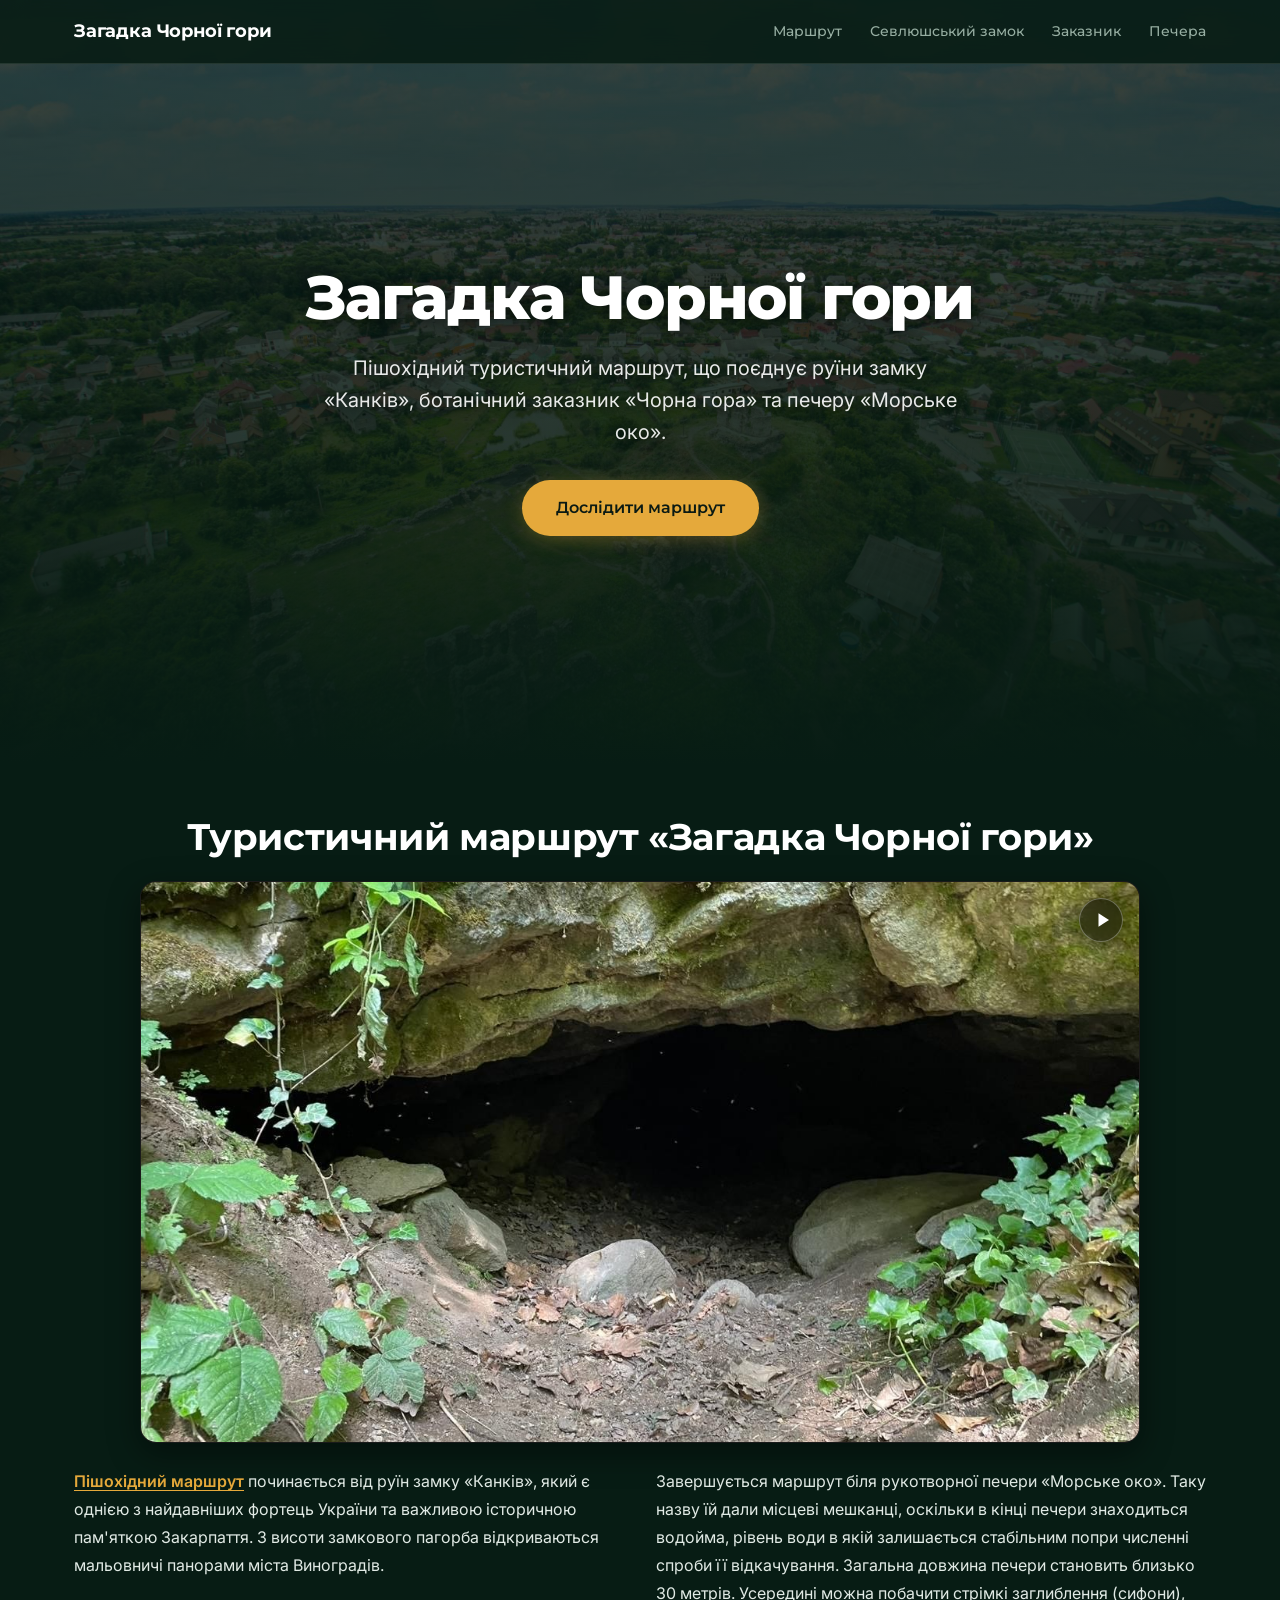
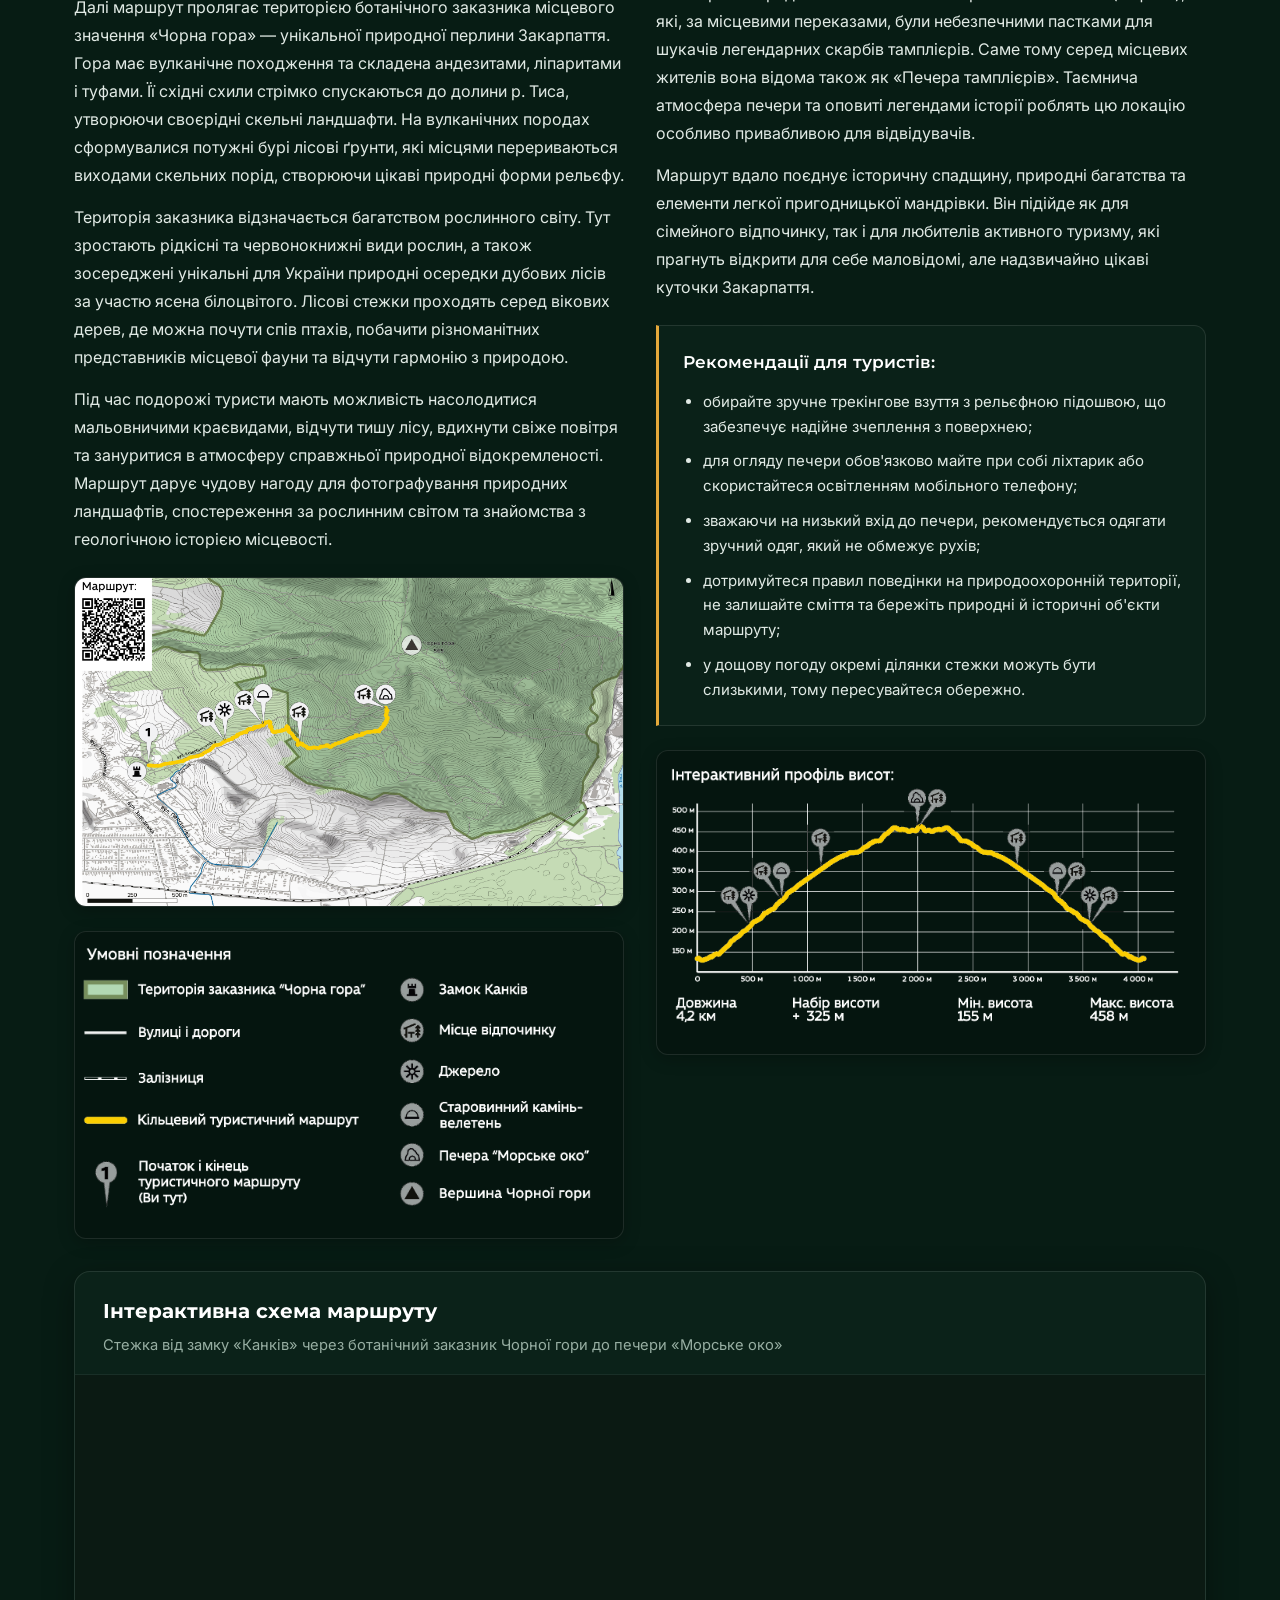
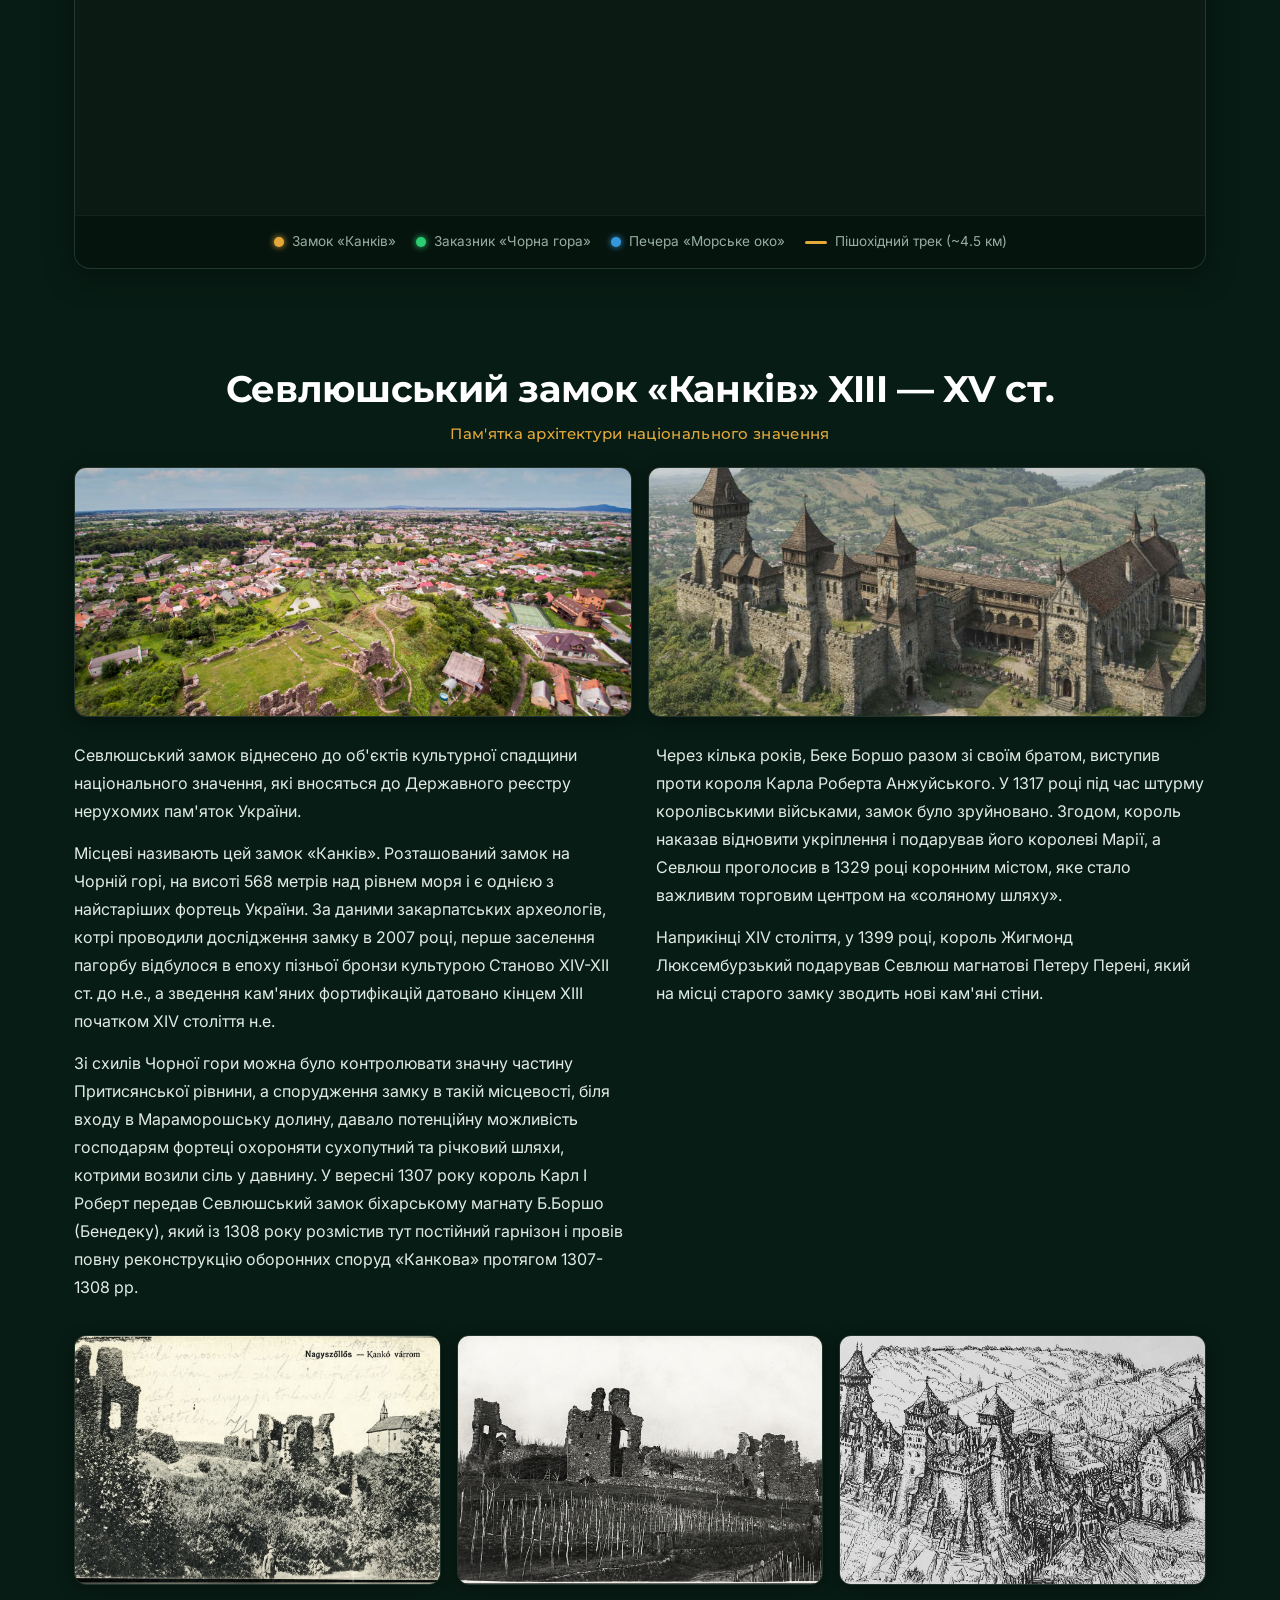
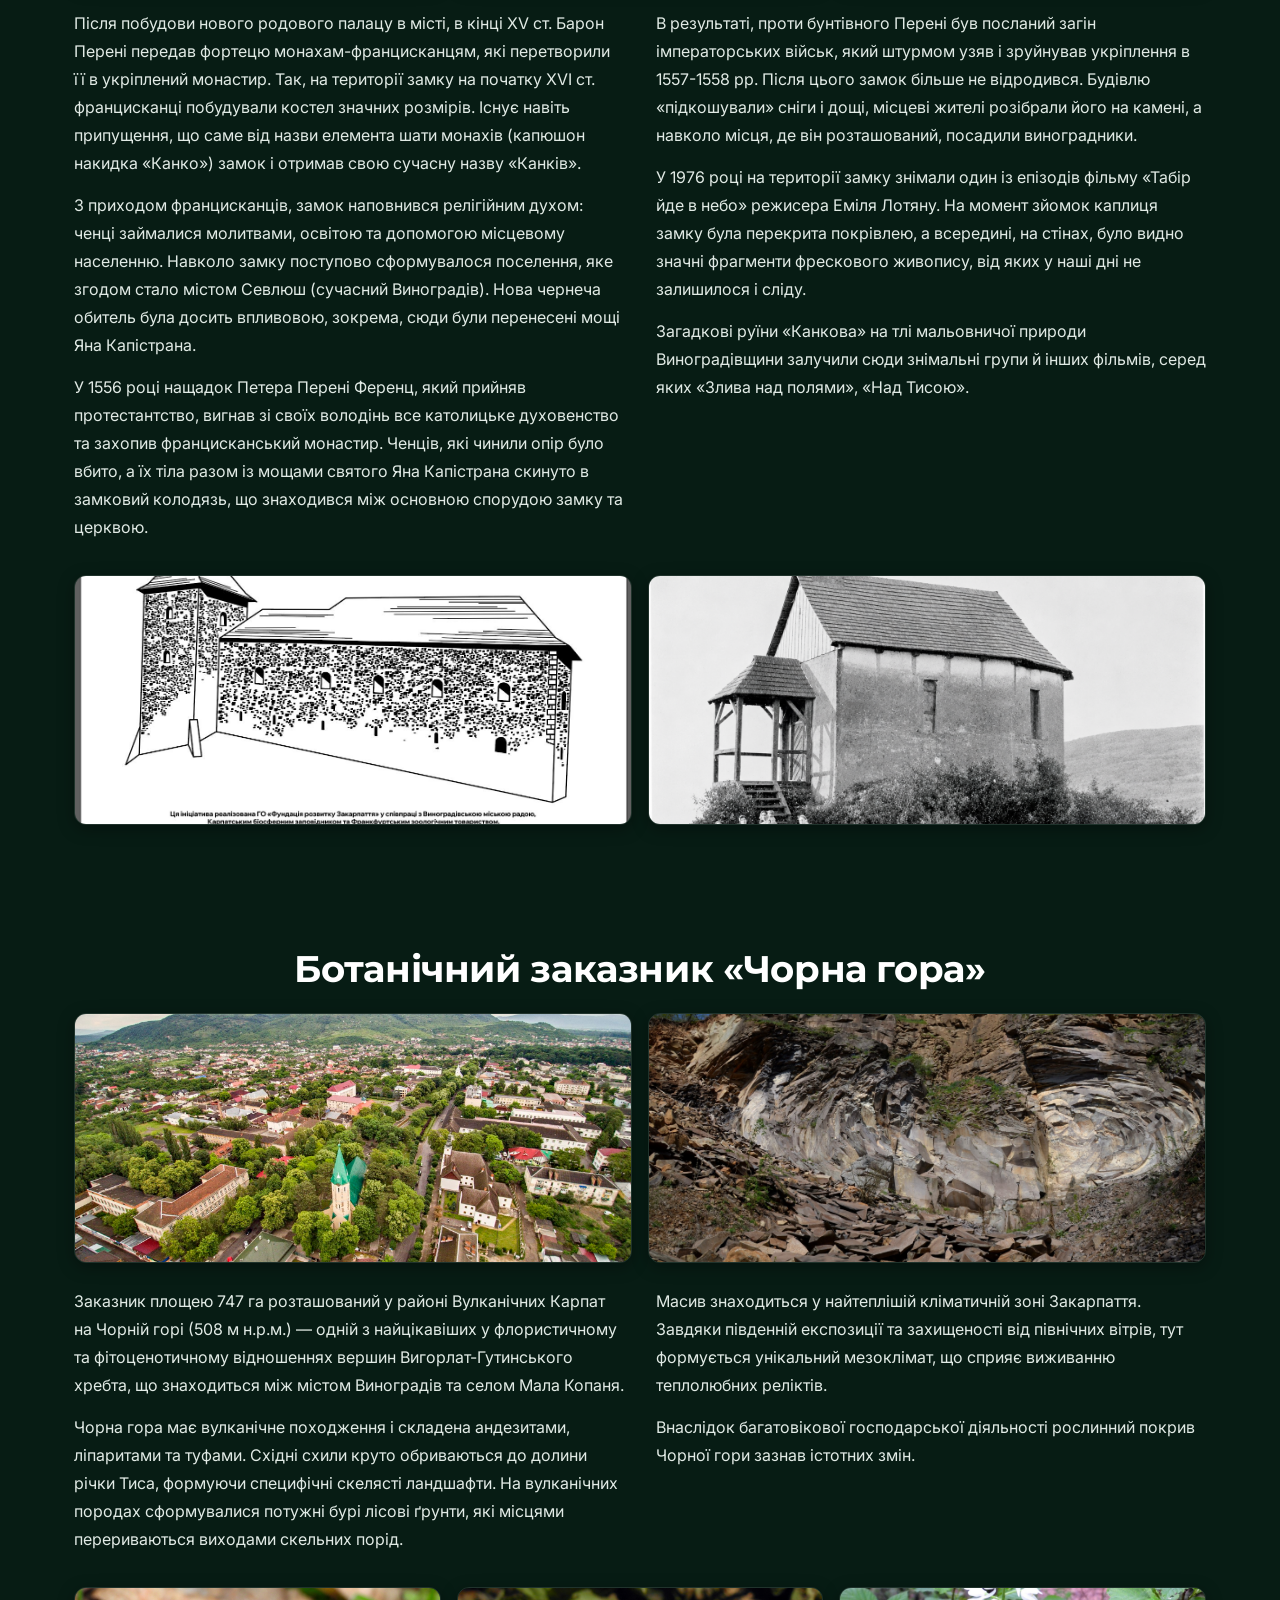
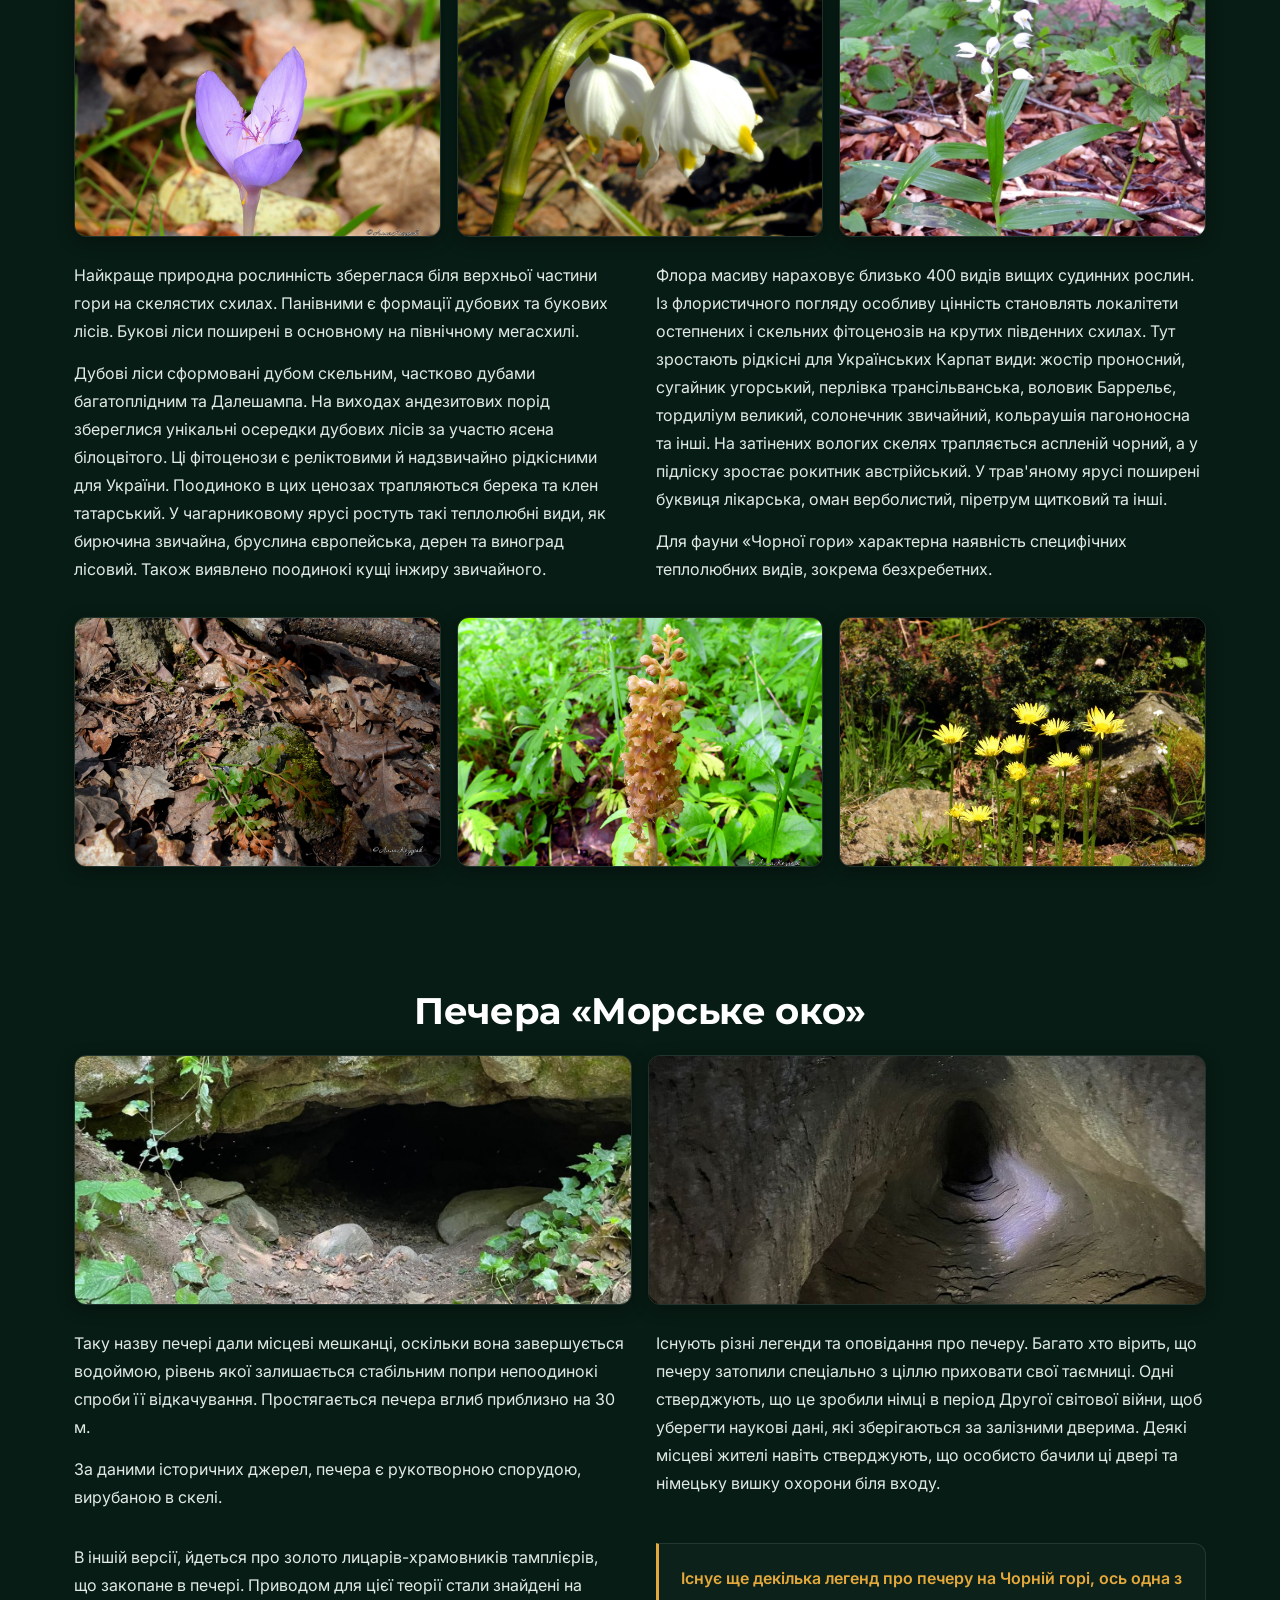
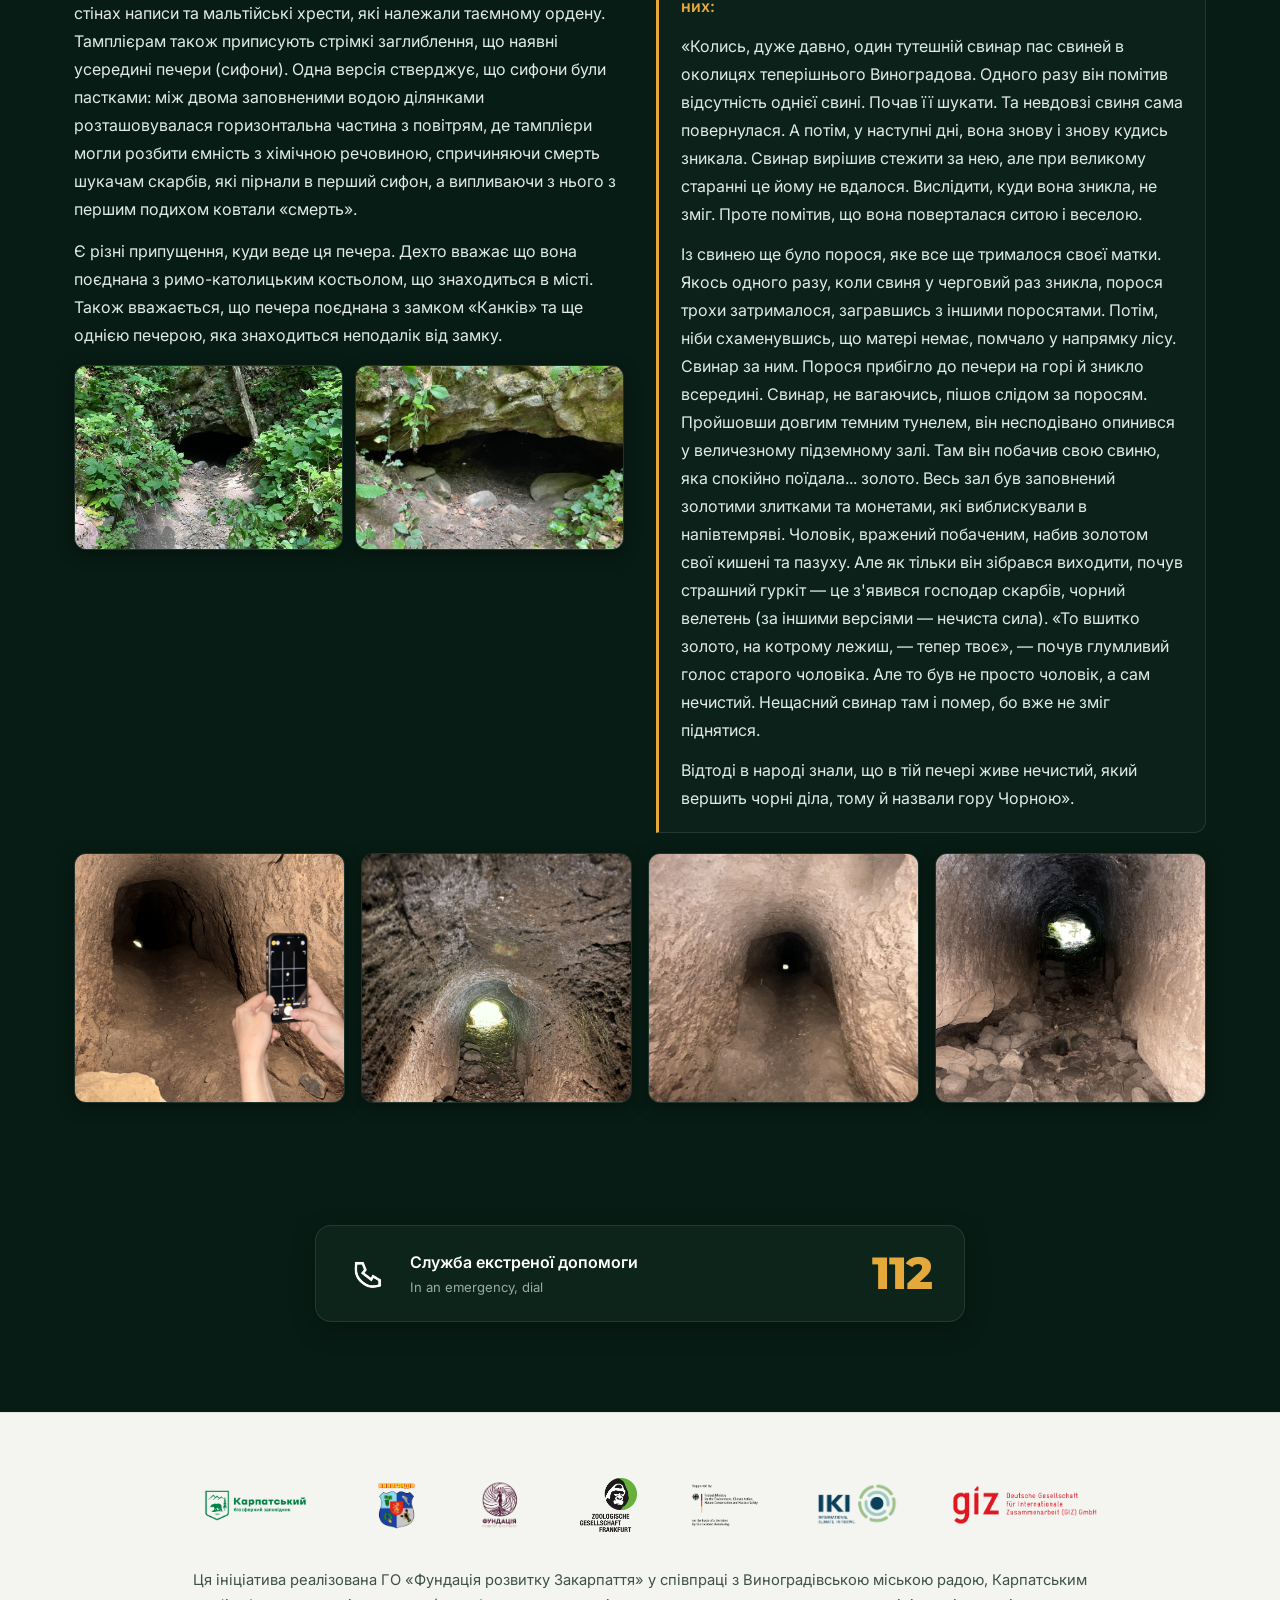
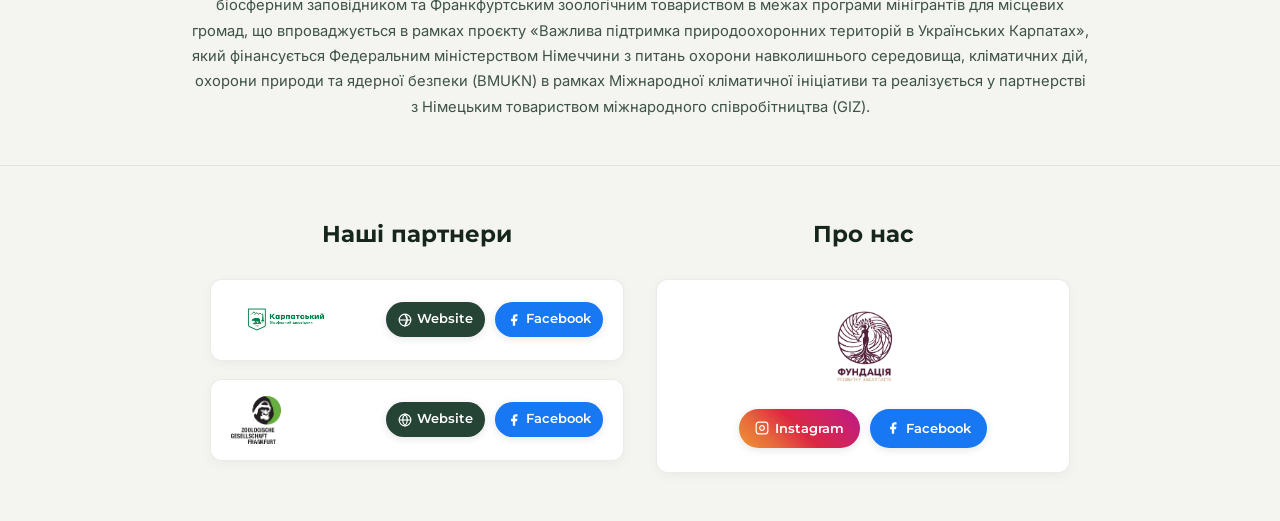
==== commit 16f9690d: "galery rework" ====
--- a/index.html
+++ b/index.html
@@ -5,7 +5,7 @@
     <meta charset="UTF-8">
     <meta name="viewport" content="width=device-width, initial-scale=1.0">
     <meta name="referrer" content="strict-origin-when-cross-origin">
-    <title>Загадка Чорної Гори — Туристичний маршрут у Виноградові</title>
+    <title>Загадка Чорної гори — Туристичний маршрут у Виноградові</title>
     <link rel="shortcut icon" href="images/Маршрут.jpg" type="image/x-icon">
 
     <!-- Google Fonts: Montserrat for titles, Inter for body text -->
@@ -27,7 +27,7 @@
     <!-- Minimalist Sticky Header -->
     <header class="site-header" id="site-header">
         <div class="header-inner">
-            <a href="#hero" class="site-logo">Загадка Чорної Гори</a>
+            <a href="#hero" class="site-logo">Загадка Чорної гори</a>
 
             <nav class="desktop-nav" aria-label="Головна навігація">
                 <a href="#route" class="nav-item">Маршрут</a>
@@ -61,9 +61,8 @@
             <div class="hero-overlay"></div>
 
             <div class="hero-container">
-                <h1 class="hero-title">Загадка Чорної Гори</h1>
-                <p class="hero-subtitle">Туристичний пішохідний маршрут через руїни замку «Канків», ботанічний заказник
-                    та печеру «Морське око»</p>
+                <h1 class="hero-title">Загадка Чорної гори</h1>
+                <p class="hero-subtitle">Пішохідний туристичний маршрут, що поєднує руїни замку «Канків», ботанічний заказник «Чорна гора» та печеру «Морське око».</p>
                 <div class="hero-actions">
                     <a href="#route" class="btn btn-hero">Дослідити маршрут</a>
                 </div>
@@ -73,7 +72,23 @@
         <!-- Route Section -->
         <section class="content-section" id="route">
             <div class="container">
-                <h2 class="main-title">Туристичний маршрут "Загадка Чорної Гори"</h2>
+                <h2 class="main-title">Туристичний маршрут «Загадка Чорної гори»</h2>
+
+                <!-- Route Overview Video (Native HTML5 Background Loop & 4K YouTube Lightbox) -->
+                <div class="cave-video-container" id="cave-video-trigger" role="button" tabindex="0"
+                    aria-label="Дивитися повне відео маршруту (4K)">
+                    <video id="cave-preview-video" class="cave-inline-video" autoplay muted loop playsinline
+                        preload="auto" poster="images/печера/p1.jpg">
+                        <source src="images/печера/pecheravid.mp4" type="video/mp4">
+                        Ваш браузер не підтримує відтворення відео.
+                    </video>
+                    <!-- Sleek Top-Right Corner Play Button -->
+                    <div class="video-corner-play" aria-hidden="true">
+                        <svg width="18" height="18" viewBox="0 0 24 24" fill="currentColor">
+                            <polygon points="6 3 20 12 6 21 6 3"></polygon>
+                        </svg>
+                    </div>
+                </div>
 
                 <div class="text-columns">
                     <div class="text-col">
@@ -100,7 +115,7 @@
 
                         <div class="route-graphic-card">
                             <img class="route-graphic-img zoomable" src="images/Маршрут.jpg"
-                                alt="Карта маршруту Загадка Чорної Гори" loading="lazy">
+                                alt="Карта маршруту «Загадка Чорної гори»" loading="lazy">
                         </div>
                         <div class="route-graphic-card">
                             <img class="route-graphic-img zoomable" src="images/Умовні_позначення.png"
@@ -153,7 +168,7 @@
                     <div id="route-map" class="route-map-frame" aria-label="Інтерактивна карта стежки"></div>
                     <div class="map-legend">
                         <span class="legend-badge"><span class="legend-dot castle"></span> Замок «Канків»</span>
-                        <span class="legend-badge"><span class="legend-dot reserve"></span> Заказник «Чорна Гора»</span>
+                        <span class="legend-badge"><span class="legend-dot reserve"></span> Заказник «Чорна гора»</span>
                         <span class="legend-badge"><span class="legend-dot cave"></span> Печера «Морське око»</span>
                         <span class="legend-badge"><span class="legend-line"></span> Пішохідний трек (~4.5 км)</span>
                     </div>
@@ -165,8 +180,16 @@
         <section class="content-section" id="castle">
             <div class="container">
                 <div class="section-heading-group">
-                    <h2 class="section-title">Севлюшський замок XIII — XV ст.</h2>
+                    <h2 class="section-title">Севлюшський замок «Канків» XIII — XV ст.</h2>
                     <p class="section-subtitle">Пам'ятка архітектури національного значення</p>
+                </div>
+
+                <!-- Castle Photos Block 1 (Overview & Reconstruction) -->
+                <div class="editorial-photo-grid grid-cols-2">
+                    <img src="images/замок/замок з висоти.jpg" alt="Севлюшський замок «Канків» з висоти пташиного польоту"
+                        class="editorial-grid-photo" data-gallery="castle" data-index="0" loading="lazy">
+                    <img src="images/замок/зпроектований уявний вигляд замку.jpg" alt="Архітектурна реконструкція укріплень"
+                        class="editorial-grid-photo" data-gallery="castle" data-index="1" loading="lazy">
                 </div>
 
                 <div class="text-columns">
@@ -174,16 +197,19 @@
                         <p>Севлюшський замок віднесено до об'єктів культурної спадщини національного значення, які
                             вносяться до Державного реєстру нерухомих пам'яток України.</p>
                         <p>Місцеві називають цей замок «Канків». Розташований замок на Чорній горі, на висоті 568 метрів
-                            над рівнем моря і є однією з найстаріших фортець України. За даними за-карпатських
+                            над рівнем моря і є однією з найстаріших фортець України. За даними закарпатських
                             археологів, котрі проводили дослідження замку в 2007 році, перше заселення пагорбу відбулося
                             в епоху пізньої бронзи культурою Станово XIV-XII ст. до н.е., а зведення кам'яних
                             фортифікацій датовано кінцем XIII початком XIV століття н.е.</p>
                         <p>Зі схилів Чорної гори можна було контролювати значну частину Притисянської рівнини, а
                             спорудження замку в такій місцевості, біля входу в Мараморошську долину, давало потенційну
-                            можливість господарям фортеці охо роняти сухопутний та річковий шляхи, котрими возили сіль у
-                            давнину. У вересні 1307 року король Карл | Роберт передав Севлюшський замок біхарському
+                            можливість господарям фортеці охороняти сухопутний та річковий шляхи, котрими возили сіль у
+                            давнину. У вересні 1307 року король Карл I Роберт передав Севлюшський замок біхарському
                             магнату Б.Боршо (Бенедеку), який із 1308 року розмістив тут постійний гарнізон і провів
-                            повну реконструкцію оборонних споруд Канкова протягом 1307-1308 pp.</p>
+                            повну реконструкцію оборонних споруд «Канкова» протягом 1307-1308 pp.</p>
+                    </div>
+
+                    <div class="text-col">
                         <p>Через кілька років, Беке Боршо разом зі своїм братом, виступив проти короля Карла Роберта
                             Анжуйського. У 1317 році під час штурму королівськими військами, замок було зруйновано.
                             Згодом, король наказав відновити укріплення і подарував його королеві Марії, а Севлюш
@@ -192,7 +218,19 @@
                         <p>Наприкінці XIV століття, у 1399 році, король Жигмонд Люксембурзький подарував Севлюш
                             магнатові Петеру Перені, який на місці старого замку зводить нові кам'яні стіни.</p>
                     </div>
-
+                </div>
+
+                <!-- Castle Photos Block 2 (Historical Archives & Sketches) -->
+                <div class="editorial-photo-grid grid-cols-3">
+                    <img src="images/замок/архівне фото замку.png" alt="Архівне фото замку «Канків»"
+                        class="editorial-grid-photo" data-gallery="castle" data-index="2" loading="lazy">
+                    <img src="images/замок/архівне фото замку2.png" alt="Історичний вигляд замкових мурів"
+                        class="editorial-grid-photo" data-gallery="castle" data-index="3" loading="lazy">
+                    <img src="images/замок/ескіз уявного вигляду замку.png" alt="Ескіз уявного первісного вигляду замку"
+                        class="editorial-grid-photo" data-gallery="castle" data-index="4" loading="lazy">
+                </div>
+
+                <div class="text-columns">
                     <div class="text-col">
                         <p>Після побудови нового родового палацу в місті, в кінці XV ст. Барон Перені передав фортецю
                             монахам-францисканцям, які перетворили її в укріплений монастир. Так, на території замку на
@@ -200,61 +238,35 @@
                             саме від назви елемента шати монахів (капюшон накидка «Канко») замок і отримав свою сучасну
                             назву «Канків».</p>
                         <p>З приходом францисканців, замок наповнився релігійним духом: ченці займалися молитвами,
-                            освітою та допомогою місцевому населенню. Навколо замку поступово сформува-лося поселення,
+                            освітою та допомогою місцевому населенню. Навколо замку поступово сформувалося поселення,
                             яке згодом стало містом Севлюш (сучасний Виноградів). Нова чернеча обитель була досить
                             впливовою, зокрема, сюди були перенесені мощі Яна Капістрана.</p>
                         <p>У 1556 році нащадок Петера Перені Ференц, який прийняв протестантство, вигнав зі своїх
-                            володінь все католицьке ду-ховенство та захопив францисканський монастир. Ченців, які чинили
-                            опір було вбито, а їх тіла разом із мощами свя-того Яна Капістрана скинуто в замковий
-                            колодязь, що зна-ходився між основною спорудою замку та церквою.</p>
+                            володінь все католицьке духовенство та захопив францисканський монастир. Ченців, які чинили
+                            опір було вбито, а їх тіла разом із мощами святого Яна Капістрана скинуто в замковий
+                            колодязь, що знаходився між основною спорудою замку та церквою.</p>
+                    </div>
+
+                    <div class="text-col">
                         <p>В результаті, проти бунтівного Перені був посланий загін імператорських військ, який штурмом
-                            узяв і зруйнував укрі-плення в 1557-1558 рр. Після цього замок більше не відродився. Будівлю
+                            узяв і зруйнував укріплення в 1557-1558 рр. Після цього замок більше не відродився. Будівлю
                             «підкошували» сніги і дощі, місцеві жителі розібрали його на камені, а навколо місця, де він
-                            розташо-ваний, посадили виноградники.</p>
+                            розташований, посадили виноградники.</p>
                         <p>У 1976 році на території замку знімали один із епізодів фільму «Табір йде в небо» режисера
                             Еміля Лотяну. На момент зйомок каплиця замку була перекрита покрівлею, а всередині, на
                             стінах, було видно значні фрагменти фрескового живопису, від яких у наші дні не залишилося і
                             сліду.</p>
-                        <p>Загадкові руїни Канкова на тлі мальовничої природи Вино-градівщини залучили сюди знімальні
+                        <p>Загадкові руїни «Канкова» на тлі мальовничої природи Виноградівщини залучили сюди знімальні
                             групи й інших фільмів, серед яких «Злива над полями», «Над Тисою».</p>
                     </div>
                 </div>
 
-                <!-- Castle Gallery -->
-                <div class="gallery-wrapper">
-                    <h3 class="gallery-title">Фотогалерея</h3>
-                    <div class="gallery-grid" data-gallery="castle">
-                        <figure class="gallery-item" data-index="0">
-                            <img src="images/замок/архівне фото замку.png" alt="Архівне фото замку" loading="lazy">
-                            <figcaption class="gallery-desc">Архівне фото замку</figcaption>
-                        </figure>
-                        <figure class="gallery-item" data-index="1">
-                            <img src="images/замок/архівне фото замку2.png" alt="Архівне фото замку" loading="lazy">
-                            <figcaption class="gallery-desc">Архівне фото замку</figcaption>
-                        </figure>
-                        <figure class="gallery-item" data-index="2">
-                            <img src="images/замок/Візуалізація.jpg" alt="Візуалізація замку" loading="lazy">
-                            <figcaption class="gallery-desc">Візуалізація замку</figcaption>
-                        </figure>
-                        <figure class="gallery-item" data-index="3">
-                            <img src="images/замок/ескіз уявного вигляду замку.png" alt="Ескіз уявного вигляду замку"
-                                loading="lazy">
-                            <figcaption class="gallery-desc">Ескіз уявного вигляду замку</figcaption>
-                        </figure>
-                        <figure class="gallery-item" data-index="4">
-                            <img src="images/замок/замок з висоти.jpg" alt="Замок з висоти" loading="lazy">
-                            <figcaption class="gallery-desc">Замок з висоти</figcaption>
-                        </figure>
-                        <figure class="gallery-item" data-index="5">
-                            <img src="images/замок/зпроектований уявний вигляд замку.jpg"
-                                alt="Зпроектований уявний вигляд замку" loading="lazy">
-                            <figcaption class="gallery-desc">Зпроектований уявний вигляд замку</figcaption>
-                        </figure>
-                        <figure class="gallery-item" data-index="6">
-                            <img src="images/замок/Капличка.png" alt="Капличка" loading="lazy">
-                            <figcaption class="gallery-desc">Капличка</figcaption>
-                        </figure>
-                    </div>
+                <!-- Castle Photos Block 3 (Visualization & Chapel) -->
+                <div class="editorial-photo-grid grid-cols-2">
+                    <img src="images/замок/Візуалізація.jpg" alt="Візуалізація реконструкції замку «Канків»"
+                        class="editorial-grid-photo" data-gallery="castle" data-index="5" loading="lazy">
+                    <img src="images/замок/Капличка.png" alt="Замкова капличка"
+                        class="editorial-grid-photo" data-gallery="castle" data-index="6" loading="lazy">
                 </div>
             </div>
         </section>
@@ -262,7 +274,16 @@
         <!-- Reserve Section -->
         <section class="content-section" id="reserve">
             <div class="container">
-                <h2 class="section-title">Ботанічний заказник "Чорна гора"</h2>
+                <h2 class="section-title">Ботанічний заказник «Чорна гора»</h2>
+
+                <!-- Reserve Photos Block 1 (Landscape & Volcanic Rocks) -->
+                <div class="editorial-photo-grid grid-cols-2">
+                    <img src="images/заказник/місто та заказник.jpg" alt="Ботанічний заказник «Чорна гора» та панорама міста"
+                        class="editorial-grid-photo" data-gallery="reserve" data-index="0" loading="lazy">
+                    <img src="images/заказник/Відслонення виходу вулканічних порід - андезити, ліпарити, туфи.jpeg"
+                        alt="Скельні виходи вулканічних порід (андезити, ліпарити, туфи)"
+                        class="editorial-grid-photo" data-gallery="reserve" data-index="1" loading="lazy">
+                </div>
 
                 <div class="text-columns">
                     <div class="text-col">
@@ -273,23 +294,41 @@
                             схили круто обриваються до долини річки Тиса, формуючи специфічні скелясті ландшафти. На
                             вулканічних породах сформувалися потужні бурі лісові ґрунти, які місцями перериваються
                             виходами скельних порід.</p>
+                    </div>
+
+                    <div class="text-col">
                         <p>Масив знаходиться у найтеплішій кліматичній зоні Закарпаття. Завдяки південній експозиції та
                             захищеності від північних вітрів, тут формується унікальний мезоклімат, що сприяє виживанню
                             теплолюбних реліктів.</p>
                         <p>Внаслідок багатовікової господарської діяльності рослинний покрив Чорної гори зазнав істотних
                             змін.</p>
+                    </div>
+                </div>
+
+                <!-- Reserve Photos Block 2 (Spring Flora) -->
+                <div class="editorial-photo-grid grid-cols-3">
+                    <img src="images/заказник/Шафран банатського.jpeg" alt="Шафран банатський (Crocus banaticus)"
+                        class="editorial-grid-photo" data-gallery="reserve" data-index="2" loading="lazy">
+                    <img src="images/заказник/Білоцвіт весняний.jpeg" alt="Білоцвіт весняний (Leucojum vernum)"
+                        class="editorial-grid-photo" data-gallery="reserve" data-index="3" loading="lazy">
+                    <img src="images/заказник/Булатка довголиста.jpeg" alt="Булатка довголиста (Cephalanthera longifolia)"
+                        class="editorial-grid-photo" data-gallery="reserve" data-index="4" loading="lazy">
+                </div>
+
+                <div class="text-columns">
+                    <div class="text-col">
                         <p>Найкраще природна рослинність збереглася біля верхньої частини гори на скелястих схилах.
                             Панівними є формації дубових та букових лісів. Букові ліси поширені в основному на
                             північному мегасхилі.</p>
-                    </div>
-
-                    <div class="text-col">
                         <p>Дубові ліси сформовані дубом скельним, частково дубами багатоплідним та Далешампа. На виходах
                             андезитових порід збереглися унікальні осередки дубових лісів за участю ясена білоцвітого.
                             Ці фітоценози є реліктовими й надзвичайно рідкісними для України. Поодиноко в цих ценозах
                             трапляються берека та клен татарський. У чагарниковому ярусі ростуть такі теплолюбні види,
                             як бирючина звичайна, бруслина європейська, дерен та виноград лісовий. Також виявлено
                             поодинокі кущі інжиру звичайного.</p>
+                    </div>
+
+                    <div class="text-col">
                         <p>Флора масиву нараховує близько 400 видів вищих судинних рослин. Із флористичного погляду
                             особливу цінність становлять локалітети остепнених і скельних фітоценозів на крутих
                             південних схилах. Тут зростають рідкісні для Українських Карпат види: жостір проносний,
@@ -297,50 +336,19 @@
                             солонечник звичайний, кольраушія пагононосна та інші. На затінених вологих скелях
                             трапляється аспленій чорний, а у підліску зростає рокитник австрійський. У трав'яному ярусі
                             поширені буквиця лікарська, оман верболистий, піретрум щитковий та інші.</p>
-                        <p>Для фауни "Чорної гори" характерна наявність специфічних теплолюбних видів, зокрема
+                        <p>Для фауни «Чорної гори» характерна наявність специфічних теплолюбних видів, зокрема
                             безхребетних.</p>
                     </div>
                 </div>
 
-                <!-- Reserve Gallery -->
-                <div class="gallery-wrapper">
-                    <h3 class="gallery-title">Фотогалерея</h3>
-                    <div class="gallery-grid" data-gallery="reserve">
-                        <figure class="gallery-item" data-index="0">
-                            <img src="images/заказник/Аспленій чорний.jpeg" alt="Аспленій чорний" loading="lazy">
-                            <figcaption class="gallery-desc">Аспленій чорний</figcaption>
-                        </figure>
-                        <figure class="gallery-item" data-index="1">
-                            <img src="images/заказник/Булатка довголиста.jpeg" alt="Булатка довголиста" loading="lazy">
-                            <figcaption class="gallery-desc">Булатка довголиста</figcaption>
-                        </figure>
-                        <figure class="gallery-item" data-index="2">
-                            <img src="images/заказник/Білоцвіт весняний.jpeg" alt="Білоцвіт весняний" loading="lazy">
-                            <figcaption class="gallery-desc">Білоцвіт весняний</figcaption>
-                        </figure>
-                        <figure class="gallery-item" data-index="3">
-                            <img src="images/заказник/Відслонення виходу вулканічних порід - андезити, ліпарити, туфи.jpeg"
-                                alt="Скельні виходи порід Чорної гори" loading="lazy">
-                            <figcaption class="gallery-desc">Скельні виходи порід Чорної гори</figcaption>
-                        </figure>
-                        <figure class="gallery-item" data-index="4">
-                            <img src="images/заказник/Гніздівка звичайна.jpeg" alt="Гніздівка звичайна" loading="lazy">
-                            <figcaption class="gallery-desc">Гніздівка звичайна</figcaption>
-                        </figure>
-                        <figure class="gallery-item" data-index="5">
-                            <img src="images/заказник/місто та заказник.jpg"
-                                alt="Панорама Виноградова з пагорбів Чорної гори" loading="lazy">
-                            <figcaption class="gallery-desc">Панорама Виноградова з пагорбів Чорної гори</figcaption>
-                        </figure>
-                        <figure class="gallery-item" data-index="6">
-                            <img src="images/заказник/Сугайник угорський.jpeg" alt="Сугайник угорський" loading="lazy">
-                            <figcaption class="gallery-desc">Сугайник угорський</figcaption>
-                        </figure>
-                        <figure class="gallery-item" data-index="7">
-                            <img src="images/заказник/Шафран банатського.jpeg" alt="Шафран банатський" loading="lazy">
-                            <figcaption class="gallery-desc">Шафран банатський</figcaption>
-                        </figure>
-                    </div>
+                <!-- Reserve Photos Block 3 (Rare Plants & Rock Ferns) -->
+                <div class="editorial-photo-grid grid-cols-3">
+                    <img src="images/заказник/Аспленій чорний.jpeg" alt="Аспленій чорний (Asplenium adiantum-nigrum)"
+                        class="editorial-grid-photo" data-gallery="reserve" data-index="5" loading="lazy">
+                    <img src="images/заказник/Гніздівка звичайна.jpeg" alt="Гніздівка звичайна (Neottia nidus-avis)"
+                        class="editorial-grid-photo" data-gallery="reserve" data-index="6" loading="lazy">
+                    <img src="images/заказник/Сугайник угорський.jpeg" alt="Сугайник угорський (Doronicum hungaricum)"
+                        class="editorial-grid-photo" data-gallery="reserve" data-index="7" loading="lazy">
                 </div>
             </div>
         </section>
@@ -348,7 +356,15 @@
         <!-- Cave Section -->
         <section class="content-section" id="cave">
             <div class="container">
-                <h2 class="section-title">Печера "Морське око"</h2>
+                <h2 class="section-title">Печера «Морське око»</h2>
+
+                <!-- Cave Photos Block 1 (Entrance & Lake) -->
+                <div class="editorial-photo-grid grid-cols-2">
+                    <img src="images/печера/p1.jpg" alt="Вхід до скельної печери «Морське око»"
+                        class="editorial-grid-photo" data-gallery="cave" data-index="0" loading="lazy">
+                    <img src="images/печера/p2.jpg" alt="Підземна водойма в печері «Морське око»"
+                        class="editorial-grid-photo" data-gallery="cave" data-index="1" loading="lazy">
+                </div>
 
                 <div class="text-columns">
                     <div class="text-col">
@@ -356,11 +372,19 @@
                             залишається стабільним попри непоодинокі спроби її відкачування. Простягається печера вглиб
                             приблизно на 30 м.</p>
                         <p>За даними історичних джерел, печера є рукотворною спорудою, вирубаною в скелі.</p>
+                    </div>
+
+                    <div class="text-col">
                         <p>Існують різні легенди та оповідання про печеру. Багато хто вірить, що печеру затопили
                             спеціально з ціллю приховати свої таємниці. Одні стверджують, що це зробили німці в період
                             Другої світової війни, щоб уберегти наукові дані, які зберігаються за залізними дверима.
                             Деякі місцеві жителі навіть стверджують, що особисто бачили ці двері та німецьку вишку
                             охорони біля входу.</p>
+                    </div>
+                </div>
+
+                <div class="text-columns">
+                    <div class="text-col">
                         <p>В іншій версії, йдеться про золото лицарів-храмовників тамплієрів, що закопане в печері.
                             Приводом для цієї теорії стали знайдені на стінах написи та мальтійські хрести, які належали
                             таємному ордену. Тамплієрам також приписують стрімкі заглиблення, що наявні усередині печери
@@ -371,6 +395,14 @@
                         <p>Є різні припущення, куди веде ця печера. Дехто вважає що вона поєднана з римо-католицьким
                             костьолом, що знаходиться в місті. Також вважається, що печера поєднана з замком «Канків» та
                             ще однією печерою, яка знаходиться неподалік від замку.</p>
+
+                        <!-- Cave Photos Block 2 (Fills the left column to balance the tall legend box) -->
+                        <div class="col-photo-pair">
+                            <img src="images/печера/p3.jpg" alt="Скельні склепіння підземелля"
+                                class="editorial-grid-photo" data-gallery="cave" data-index="2" loading="lazy">
+                            <img src="images/печера/p4.jpg" alt="Внутрішній кам’яний коридор печери"
+                                class="editorial-grid-photo" data-gallery="cave" data-index="3" loading="lazy">
+                        </div>
                     </div>
 
                     <div class="text-col">
@@ -400,59 +432,16 @@
                     </div>
                 </div>
 
-                <!-- Cave Section Video (Native HTML5 Background Loop & 4K YouTube Lightbox) -->
-                <div class="cave-video-container" id="cave-video-trigger" role="button" tabindex="0"
-                    aria-label="Дивитися повне відео маршруту (4K)">
-                    <video id="cave-preview-video" class="cave-inline-video" autoplay muted loop playsinline
-                        preload="auto" poster="images/печера/p1.jpg">
-                        <source src="images/печера/pecheravid.mp4" type="video/mp4">
-                        Ваш браузер не підтримує відтворення відео.
-                    </video>
-                    <!-- Sleek Top-Right Corner Play Button -->
-                    <div class="video-corner-play" aria-hidden="true">
-                        <svg width="18" height="18" viewBox="0 0 24 24" fill="currentColor">
-                            <polygon points="6 3 20 12 6 21 6 3"></polygon>
-                        </svg>
-                    </div>
-                </div>
-
-                <!-- Cave Gallery -->
-                <div class="gallery-wrapper">
-                    <h3 class="gallery-title">Фотогалерея печери</h3>
-                    <div class="gallery-grid" data-gallery="cave">
-                        <figure class="gallery-item" data-index="0">
-                            <img src="images/печера/IMG_6169 1.png" alt="Печера 1" loading="lazy">
-                            <figcaption class="gallery-desc">Печера 1</figcaption>
-                        </figure>
-                        <figure class="gallery-item" data-index="1">
-                            <img src="images/печера/IMG_6185 1.png" alt="Печера 2" loading="lazy">
-                            <figcaption class="gallery-desc">Печера 2</figcaption>
-                        </figure>
-                        <figure class="gallery-item" data-index="2">
-                            <img src="images/печера/IMG_7290 1.png" alt="Печера 3" loading="lazy">
-                            <figcaption class="gallery-desc">Печера 3</figcaption>
-                        </figure>
-                        <figure class="gallery-item" data-index="3">
-                            <img src="images/печера/IMG_7306 1.png" alt="Печера 4" loading="lazy">
-                            <figcaption class="gallery-desc">Печера 4</figcaption>
-                        </figure>
-                        <figure class="gallery-item" data-index="4">
-                            <img src="images/печера/p1.jpg" alt="Печера 5" loading="lazy">
-                            <figcaption class="gallery-desc">Печера 5</figcaption>
-                        </figure>
-                        <figure class="gallery-item" data-index="5">
-                            <img src="images/печера/p2.jpg" alt="Печера 6" loading="lazy">
-                            <figcaption class="gallery-desc">Печера 6</figcaption>
-                        </figure>
-                        <figure class="gallery-item" data-index="6">
-                            <img src="images/печера/p3.jpg" alt="Печера 7" loading="lazy">
-                            <figcaption class="gallery-desc">Печера 7</figcaption>
-                        </figure>
-                        <figure class="gallery-item" data-index="7">
-                            <img src="images/печера/p4.jpg" alt="Печера 8" loading="lazy">
-                            <figcaption class="gallery-desc">Печера 8</figcaption>
-                        </figure>
-                    </div>
+                <!-- Cave Photos Block 3 (Underground Exploration Grid) -->
+                <div class="editorial-photo-grid grid-cols-4">
+                    <img src="images/печера/IMG_6169 1.png" alt="Дослідження кам’яних галерей печери"
+                        class="editorial-grid-photo" data-gallery="cave" data-index="4" loading="lazy">
+                    <img src="images/печера/IMG_6185 1.png" alt="Скельний прохід у підземеллі"
+                        class="editorial-grid-photo" data-gallery="cave" data-index="5" loading="lazy">
+                    <img src="images/печера/IMG_7290 1.png" alt="Таємничі гроти печери"
+                        class="editorial-grid-photo" data-gallery="cave" data-index="6" loading="lazy">
+                    <img src="images/печера/IMG_7306 1.png" alt="Скельні породи підземного тунелю"
+                        class="editorial-grid-photo" data-gallery="cave" data-index="7" loading="lazy">
                 </div>
             </div>
         </section>
@@ -619,8 +608,10 @@
 
         <div class="lightbox-content">
             <img class="lightbox-img" id="lightbox-img" src="" alt="">
-            <div class="lightbox-caption" id="lightbox-caption"></div>
-            <div class="lightbox-counter" id="lightbox-counter"></div>
+            <div class="lightbox-meta" id="lightbox-meta">
+                <span class="lightbox-caption" id="lightbox-caption"></span>
+                <span class="lightbox-counter" id="lightbox-counter"></span>
+            </div>
         </div>
 
         <button class="lightbox-arrow lightbox-next" id="lightbox-next" aria-label="Наступне фото">&#10095;</button>
@@ -632,7 +623,7 @@
         <button class="video-lightbox-close" id="video-lightbox-close" aria-label="Закрити відео">&times;</button>
         <div class="video-lightbox-stage">
             <iframe id="modal-youtube-iframe" class="modal-video-player" src=""
-                title="Відео маршруту: Печера Морське око"
+                title="Відео маршруту «Загадка Чорної гори»"
                 allow="accelerometer; autoplay; clipboard-write; encrypted-media; gyroscope; picture-in-picture"
                 referrerpolicy="strict-origin-when-cross-origin" allowfullscreen>
             </iframe>
--- a/style.css
+++ b/style.css
@@ -381,8 +381,8 @@
    CONTENT SECTIONS & CLEAN TYPOGRAPHY (NO JUSTIFY GAP ARTIFACTS)
    ========================================================================== */
 .content-section {
-  padding-top: 65px;
-  padding-bottom: 65px;
+  padding-top: 48px;
+  padding-bottom: 48px;
 }
 
 .main-title, .section-title {
@@ -392,13 +392,13 @@
   line-height: 1.3;
   color: #ffffff;
   text-align: center;
-  margin-bottom: 36px;
+  margin-bottom: 20px;
   letter-spacing: -0.01em;
 }
 
 .section-heading-group {
   text-align: center;
-  margin-bottom: 36px;
+  margin-bottom: 20px;
 }
 
 .section-heading-group .section-title {
@@ -417,19 +417,20 @@
 .text-columns {
   display: grid;
   grid-template-columns: 1fr 1fr;
-  gap: 40px;
+  gap: 32px;
   align-items: flex-start;
+  margin-bottom: 18px;
 }
 
 .text-col {
   font-size: 1rem;
-  line-height: 1.78;
+  line-height: 1.75;
   color: var(--text-body);
 }
 
 /* Clean left alignment throughout */
 .text-col p {
-  margin-bottom: 18px;
+  margin-bottom: 14px;
   text-align: left;
   word-spacing: normal;
   letter-spacing: normal;
@@ -506,18 +507,18 @@
 /* Legend Quote Box */
 .legend-quote-card {
   height: auto;
-  margin-bottom: 40px;
+  margin-bottom: 0;
   background: rgba(14, 38, 28, 0.65);
   border: 1px solid var(--color-border);
   border-left: 3px solid var(--color-gold);
   border-radius: 0 var(--radius-md) var(--radius-md) 0;
-  padding: 24px 28px;
+  padding: 20px 22px;
   box-sizing: border-box;
 }
 
 .legend-quote-card p {
   text-align: left;
-  margin-bottom: 16px;
+  margin-bottom: 12px;
 }
 
 .legend-quote-card p:last-child {
@@ -527,17 +528,17 @@
 .legend-card-lead {
   font-weight: 600;
   color: var(--color-gold);
-  margin-bottom: 14px;
+  margin-bottom: 10px;
 }
 
 @media (max-width: 860px) {
   .text-columns {
     grid-template-columns: 1fr;
-    gap: 24px;
+    gap: 20px;
   }
   .content-section {
-    padding-top: 48px;
-    padding-bottom: 48px;
+    padding-top: 36px;
+    padding-bottom: 36px;
   }
 }
 
@@ -545,7 +546,7 @@
    INTERACTIVE MAP (LEAFLET.JS)
    ========================================================================== */
 .interactive-map-wrapper {
-  margin-top: 48px;
+  margin-top: 32px;
   background: rgba(14, 38, 28, 0.7);
   border: 1px solid var(--color-border);
   border-radius: var(--radius-lg);
@@ -667,7 +668,92 @@
 }
 
 /* ==========================================================================
-   CAVE SECTION — INLINE BACKGROUND VIDEO & OVERLAY
+   COMPACT EDITORIAL PHOTO GRIDS (DISTRIBUTED THROUGHOUT TEXT)
+   ========================================================================== */
+.editorial-photo-grid {
+  display: grid;
+  grid-template-columns: repeat(auto-fit, minmax(260px, 1fr));
+  gap: 16px;
+  margin: 20px 0 24px;
+  width: 100%;
+}
+
+.editorial-grid-photo {
+  width: 100%;
+  height: 250px;
+  max-height: 320px;
+  object-fit: cover;
+  border-radius: 12px;
+  cursor: pointer;
+  display: block;
+  box-shadow: 0 4px 16px rgba(0, 0, 0, 0.35);
+  border: 1px solid var(--color-border);
+  transition: transform 0.2s ease, border-color 0.2s ease, box-shadow 0.2s ease;
+}
+
+.editorial-grid-photo:hover {
+  transform: scale(1.02);
+  border-color: rgba(229, 169, 59, 0.5);
+  box-shadow: 0 8px 24px rgba(0, 0, 0, 0.5);
+}
+
+.editorial-grid-photo:focus-visible {
+  outline: 2px solid var(--color-gold);
+  outline-offset: 3px;
+}
+
+/* Explicit column helper classes */
+.grid-cols-2 {
+  grid-template-columns: repeat(2, 1fr);
+}
+
+.grid-cols-3 {
+  grid-template-columns: repeat(3, 1fr);
+}
+
+.grid-cols-4 {
+  grid-template-columns: repeat(4, 1fr);
+}
+
+/* In-column compact photo pair (for balancing tall columns like Cave legend) */
+.col-photo-pair {
+  display: grid;
+  grid-template-columns: 1fr 1fr;
+  gap: 12px;
+  margin-top: 16px;
+}
+
+.col-photo-pair .editorial-grid-photo {
+  height: 185px;
+}
+
+@media (max-width: 900px) {
+  .grid-cols-3,
+  .grid-cols-4 {
+    grid-template-columns: repeat(2, 1fr);
+  }
+}
+
+@media (max-width: 600px) {
+  .editorial-photo-grid,
+  .grid-cols-2,
+  .grid-cols-3,
+  .grid-cols-4,
+  .col-photo-pair {
+    grid-template-columns: 1fr;
+    gap: 12px;
+    margin: 16px 0 20px;
+  }
+  .editorial-grid-photo {
+    height: 220px;
+  }
+  .col-photo-pair .editorial-grid-photo {
+    height: 200px;
+  }
+}
+
+/* ==========================================================================
+   ROUTE VIDEO — INLINE BACKGROUND VIDEO & FULLSCREEN 4K LIGHTBOX
    ========================================================================== */
 .cave-video-container {
   max-width: 1000px;
@@ -675,10 +761,7 @@
   aspect-ratio: 16 / 9;
   border-radius: 16px;
   overflow: hidden;
-  margin-top: 32px;
-  margin-bottom: 48px;
-  margin-left: auto;
-  margin-right: auto;
+  margin: 18px auto 24px;
   position: relative;
   border: 1px solid var(--color-border);
   background: #000000;
@@ -817,10 +900,7 @@
 
 @media (max-width: 768px) {
   .cave-video-container {
-    margin-top: 24px;
-    margin-bottom: 36px;
-    margin-left: auto;
-    margin-right: auto;
+    margin: 20px auto 28px;
     border-radius: 12px;
   }
   .video-corner-play {
@@ -1293,35 +1373,64 @@
   position: relative;
   z-index: 100000;
   max-width: 90vw;
-  max-height: 85vh;
+  max-height: 94vh;
   display: flex;
   flex-direction: column;
   align-items: center;
+  justify-content: center;
 }
 
 .lightbox-img {
-  max-width: 88vw;
-  max-height: 76vh;
+  max-width: 90vw;
+  max-height: 80vh;
   width: auto;
   height: auto;
   object-fit: contain;
-  border-radius: 4px;
+  border-radius: 6px;
   user-select: none;
-  box-shadow: 0 8px 30px rgba(0, 0, 0, 0.6);
-}
-
-.lightbox-caption {
-  font-family: var(--font-heading);
-  font-size: 0.92rem;
-  color: #ffffff;
+  box-shadow: 0 10px 40px rgba(0, 0, 0, 0.8);
+  display: block;
+}
+
+/* Caption and counter strictly BELOW the image in normal document flow */
+.lightbox-meta {
   margin-top: 12px;
   text-align: center;
+  color: #e0e0e0;
+  font-size: 14px;
+  font-weight: 400;
+  display: flex;
+  align-items: center;
+  justify-content: center;
+  gap: 10px;
+  max-width: 90vw;
+}
+
+.lightbox-caption {
+  font-family: var(--font-body);
+  font-size: 14px;
+  font-weight: 400;
+  color: #e0e0e0;
+  line-height: 1.4;
 }
 
 .lightbox-counter {
-  font-size: 0.8rem;
-  color: var(--text-muted);
-  margin-top: 6px;
+  font-family: var(--font-body);
+  font-size: 13px;
+  font-weight: 500;
+  color: var(--color-gold);
+  white-space: nowrap;
+}
+
+@media (max-width: 768px) {
+  .lightbox-meta {
+    margin-top: 10px;
+    font-size: 13px;
+    gap: 8px;
+  }
+  .lightbox-caption {
+    font-size: 13px;
+  }
 }
 
 .lightbox-close {
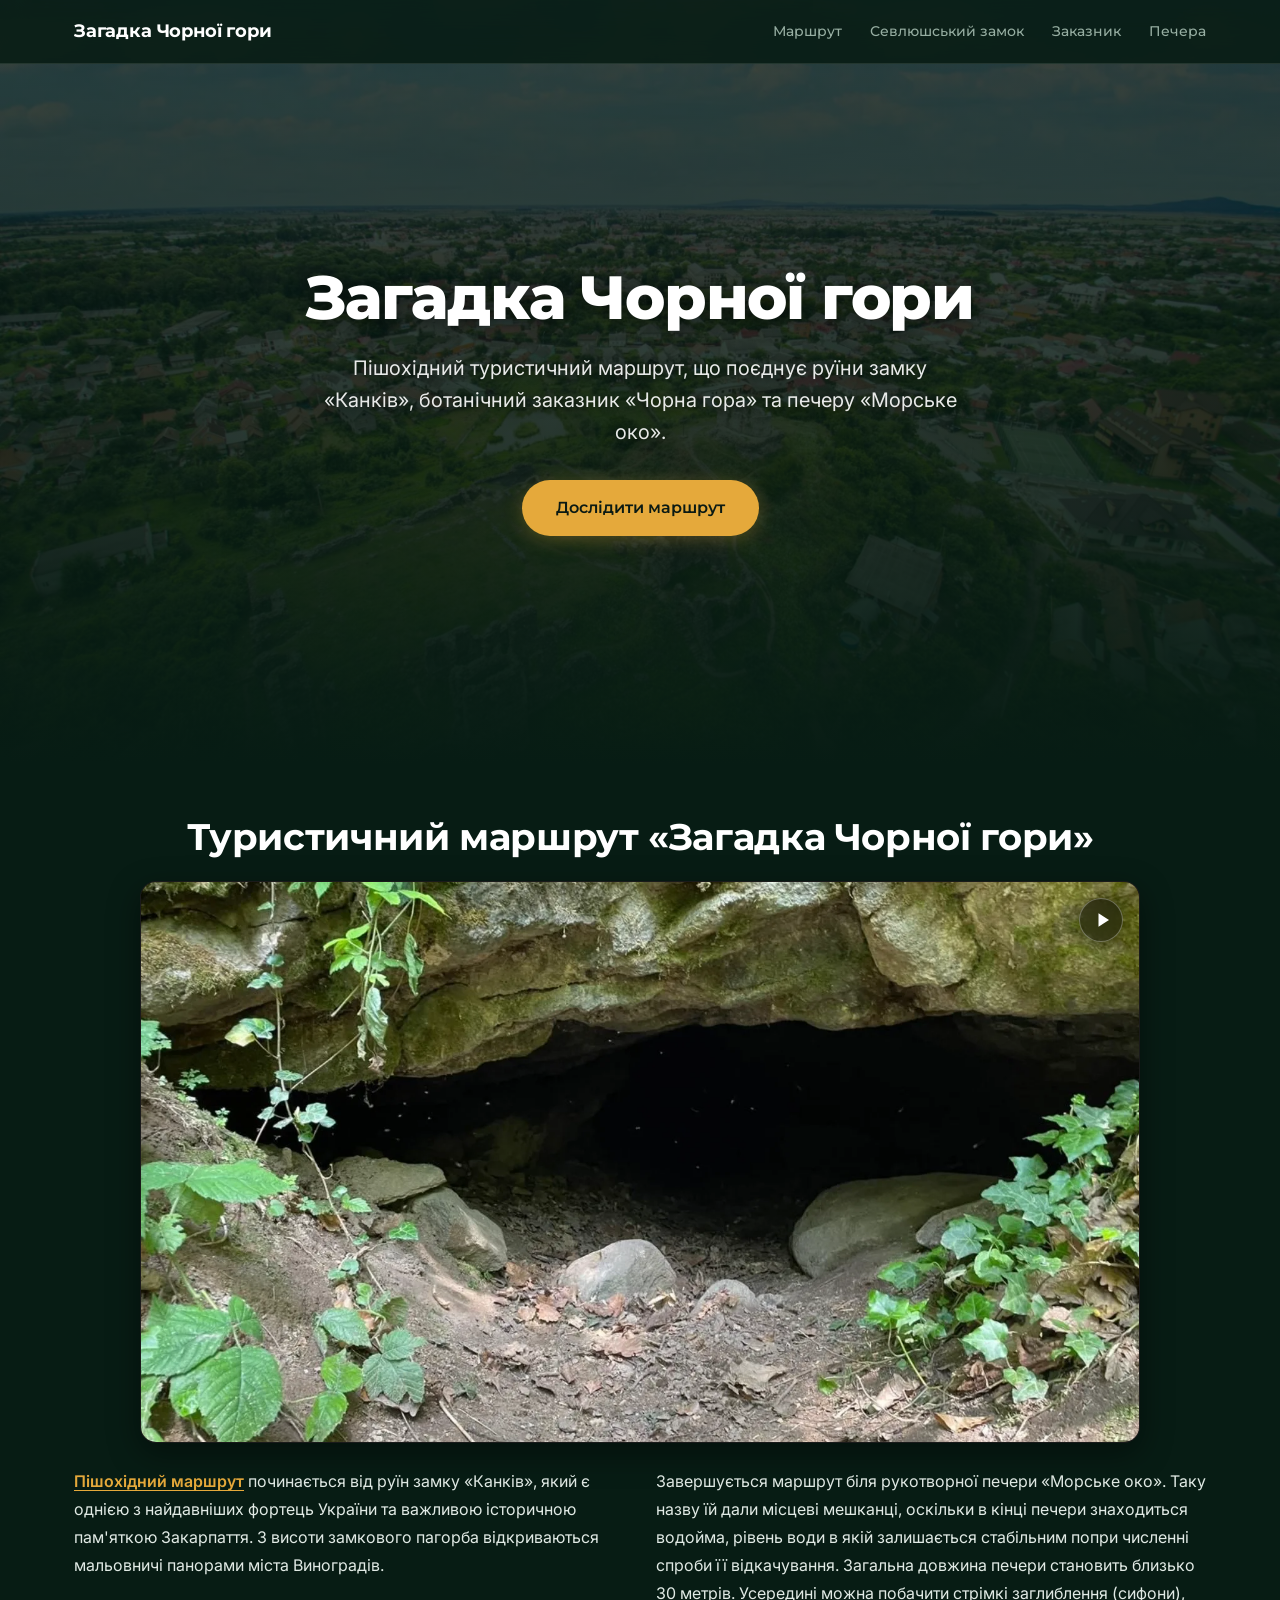
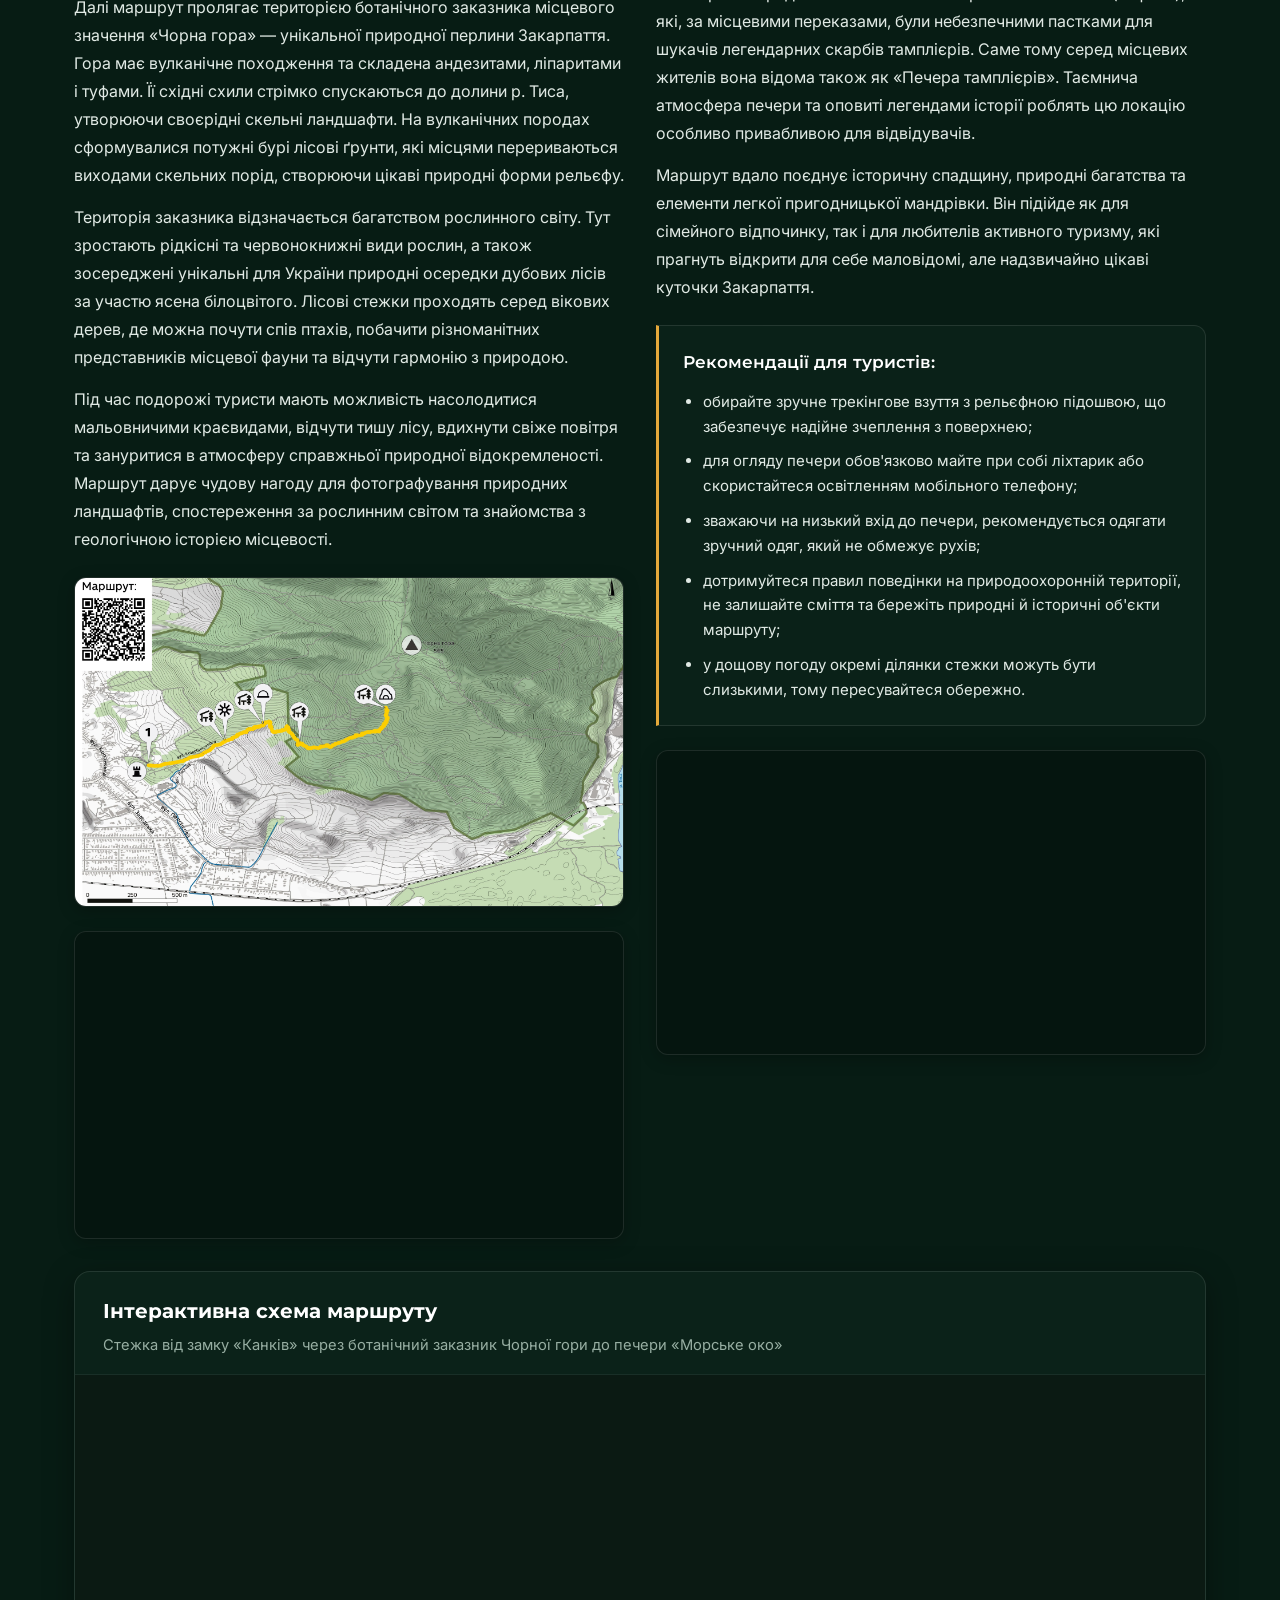
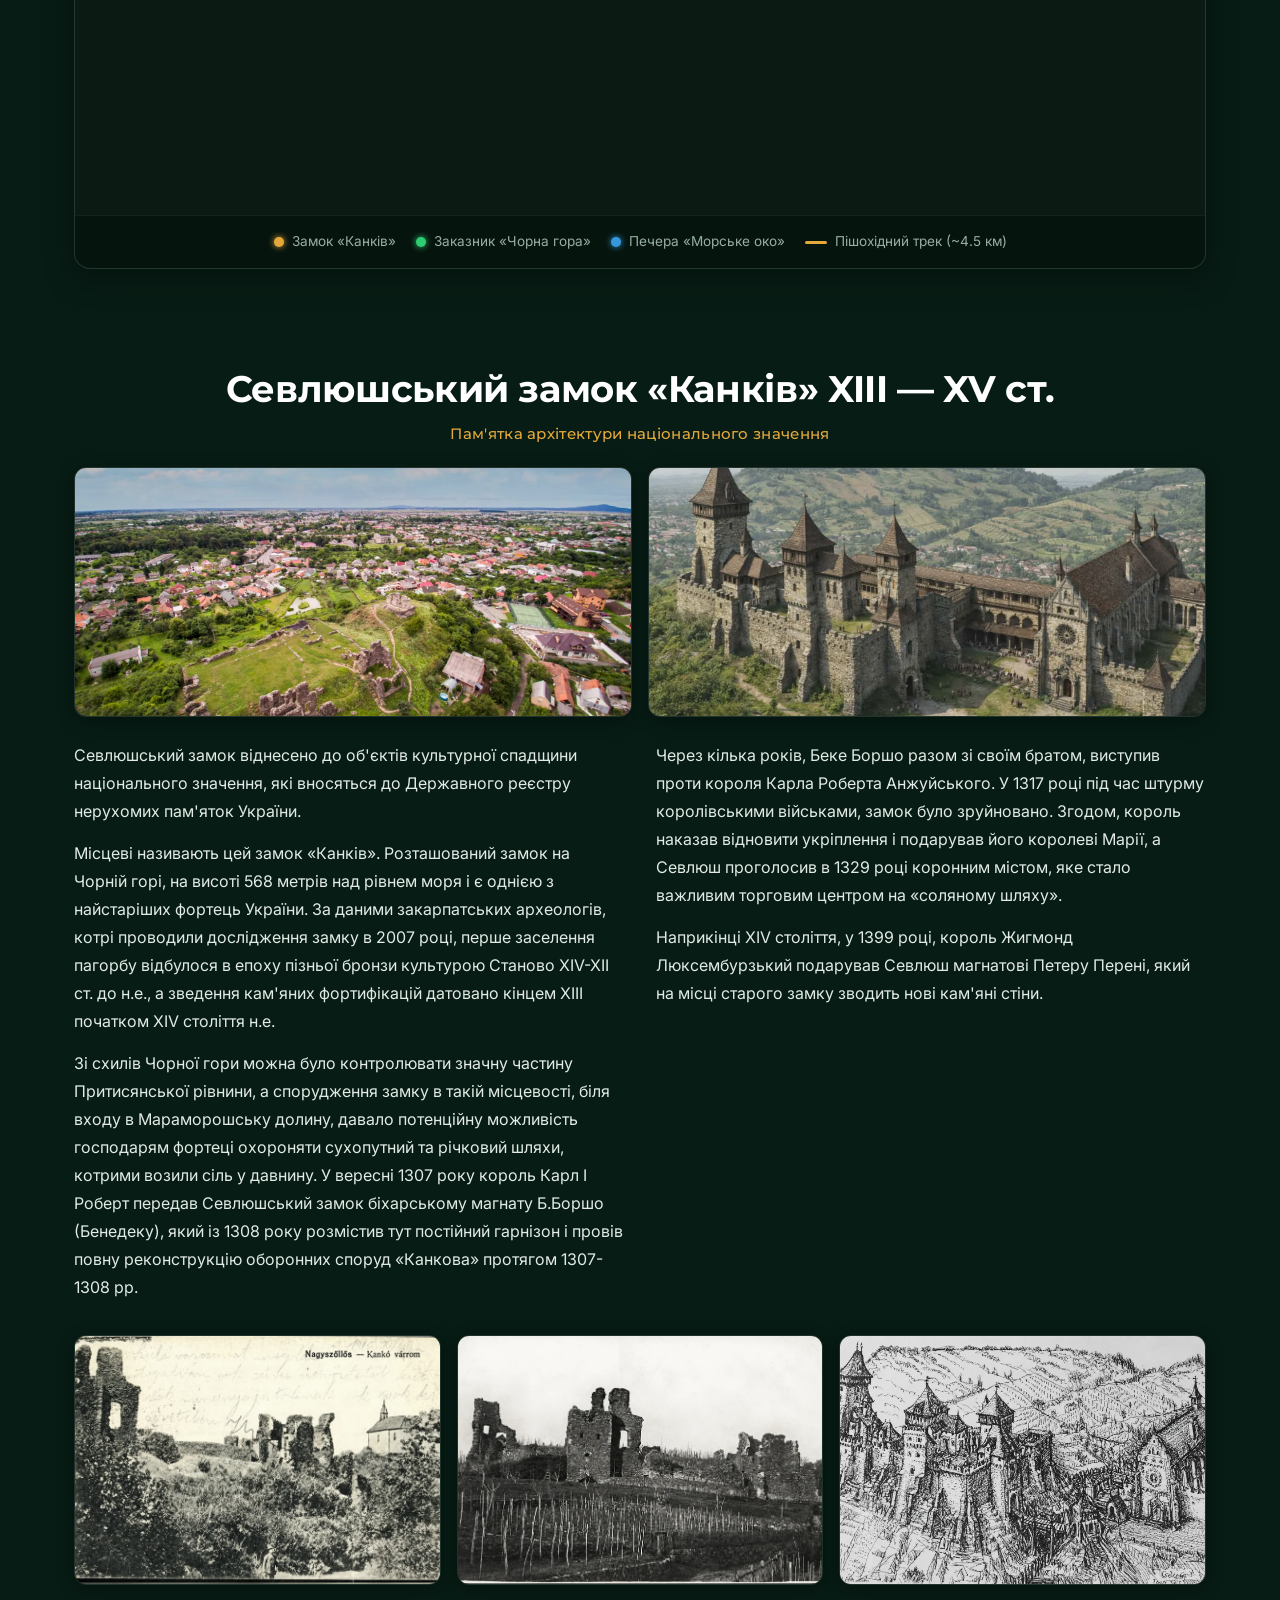
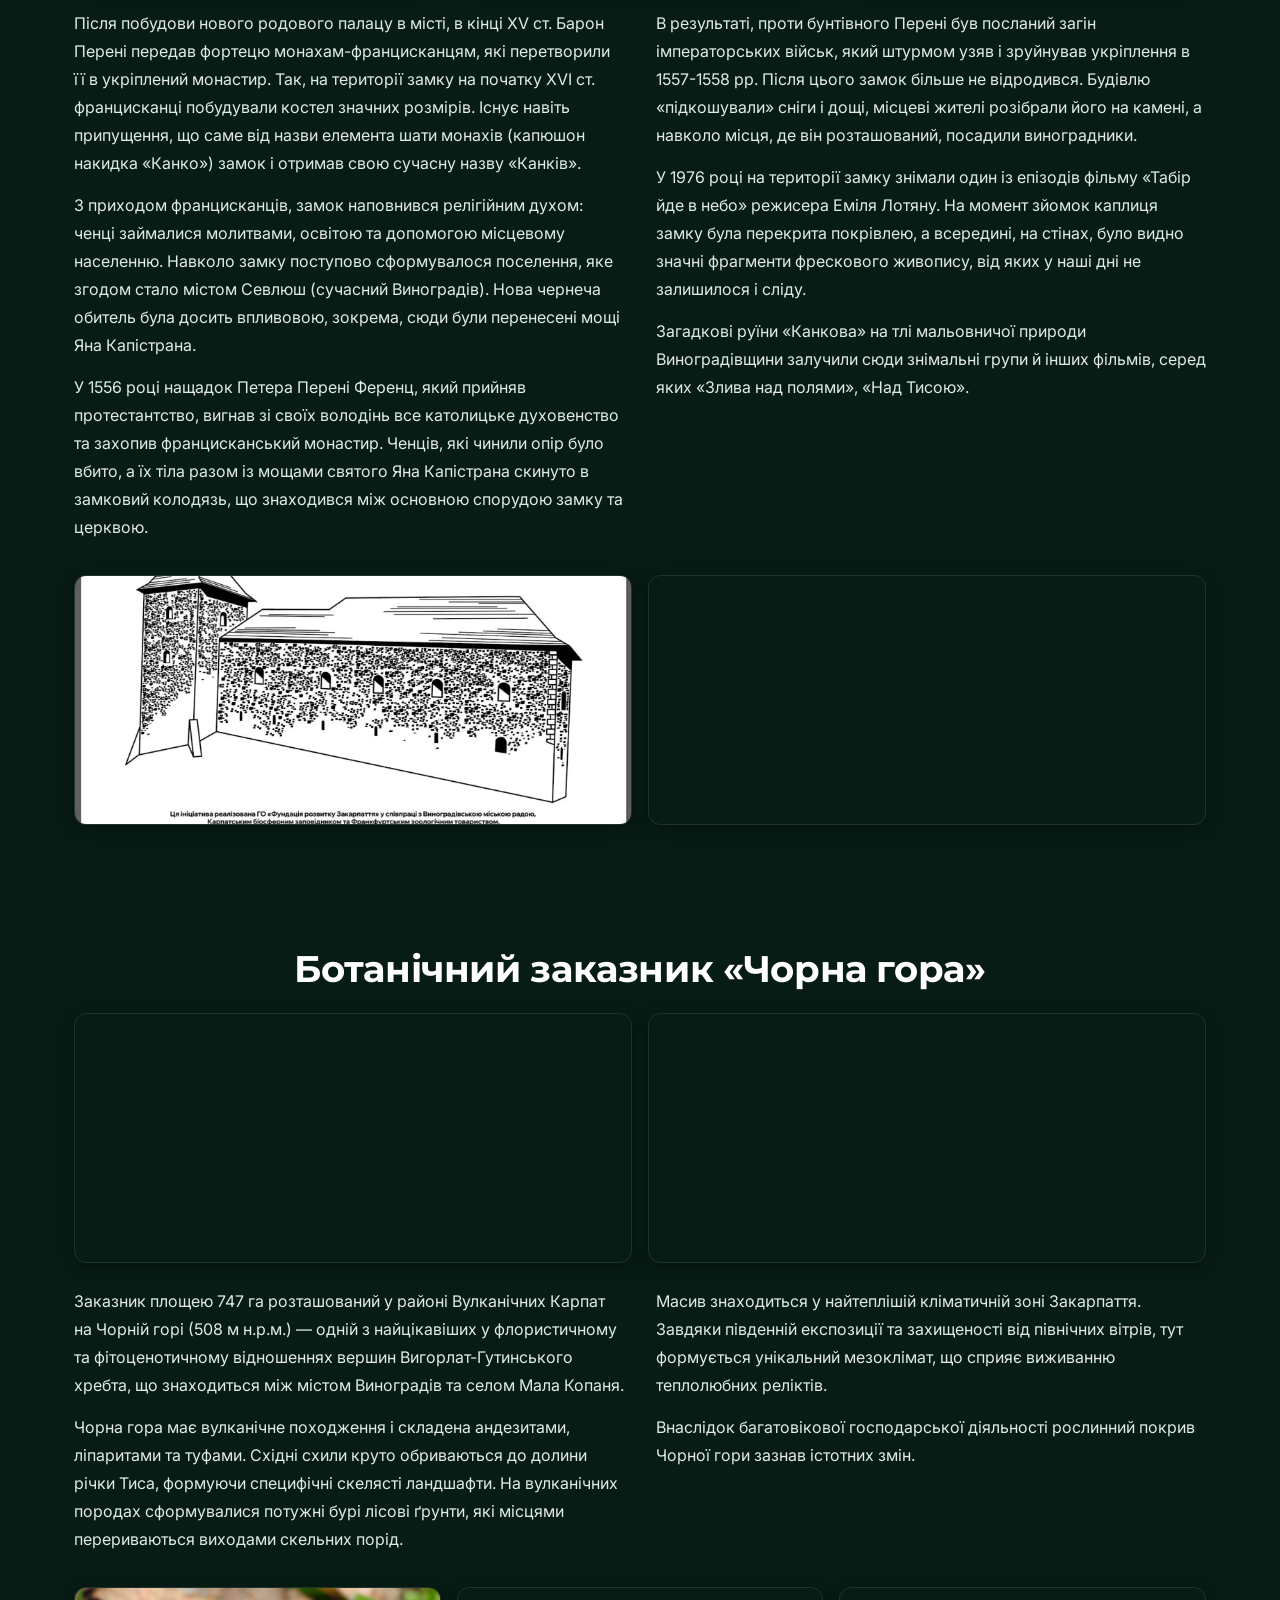
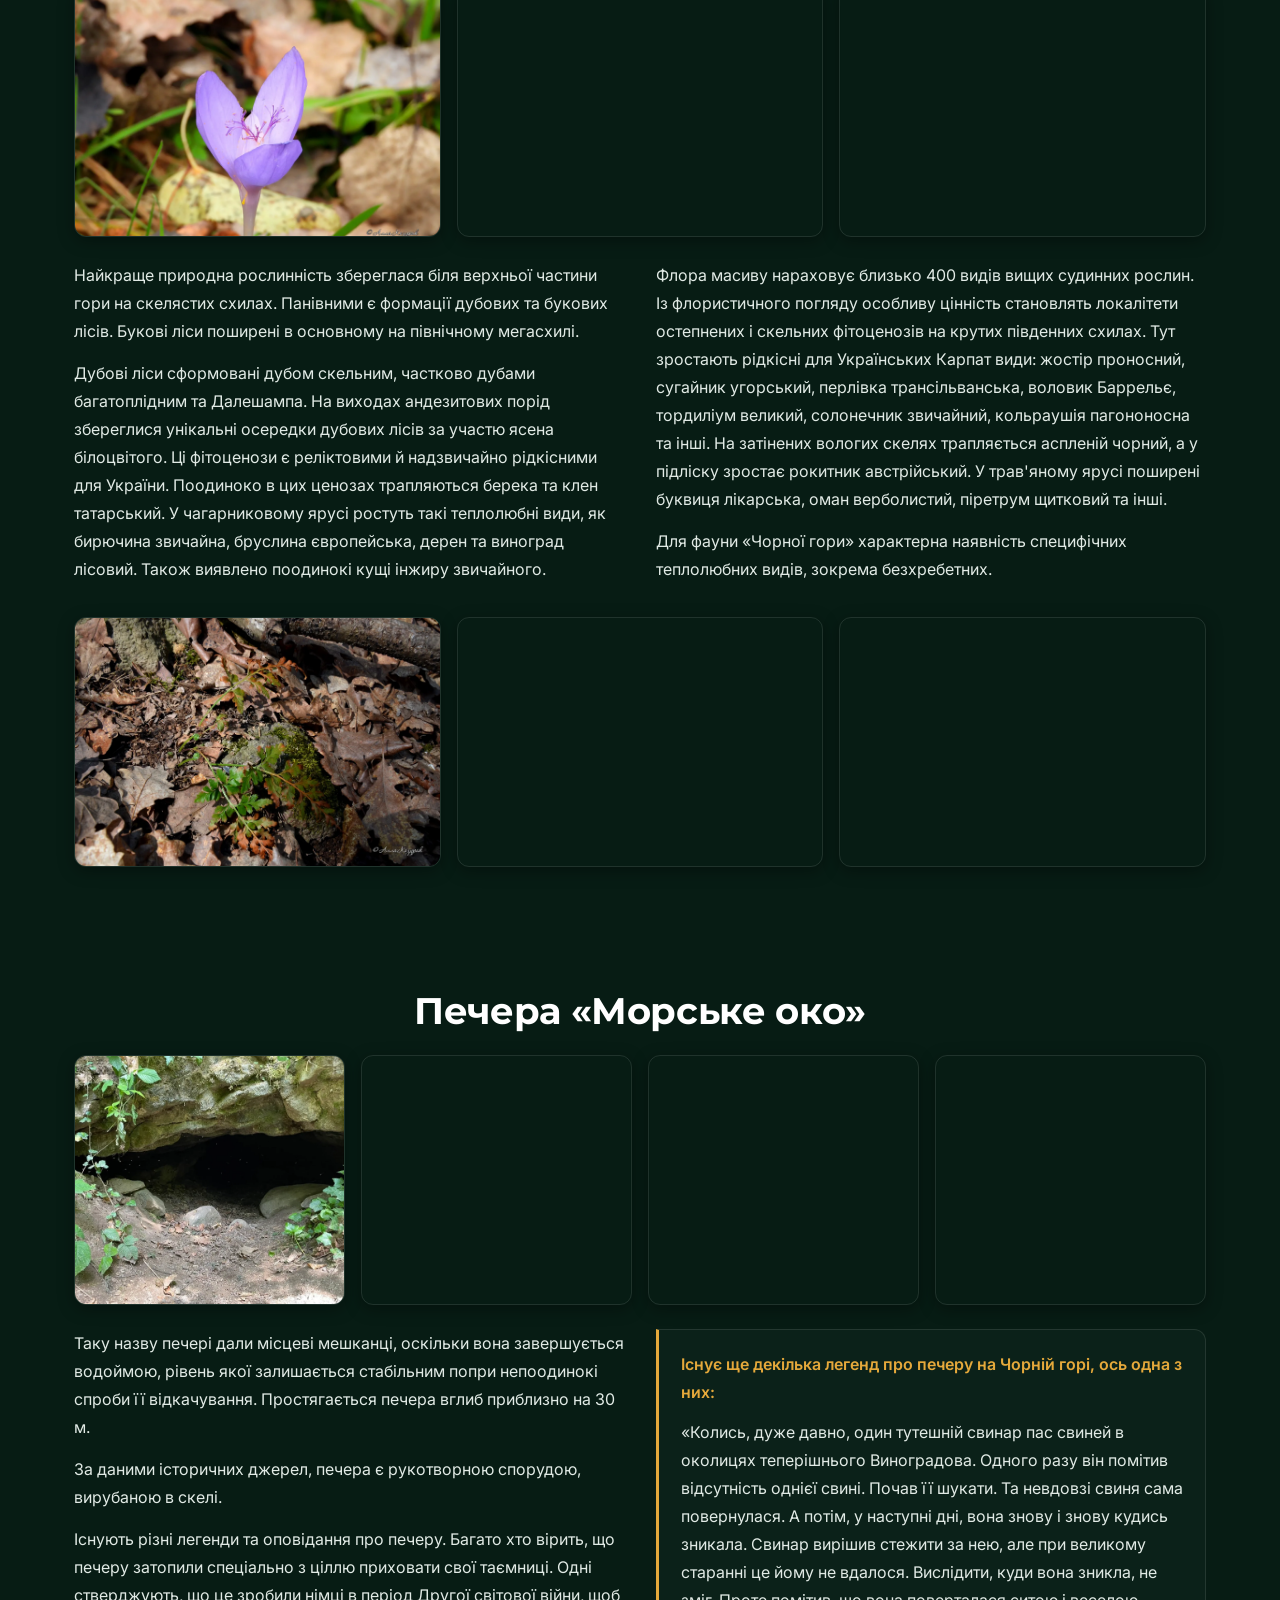
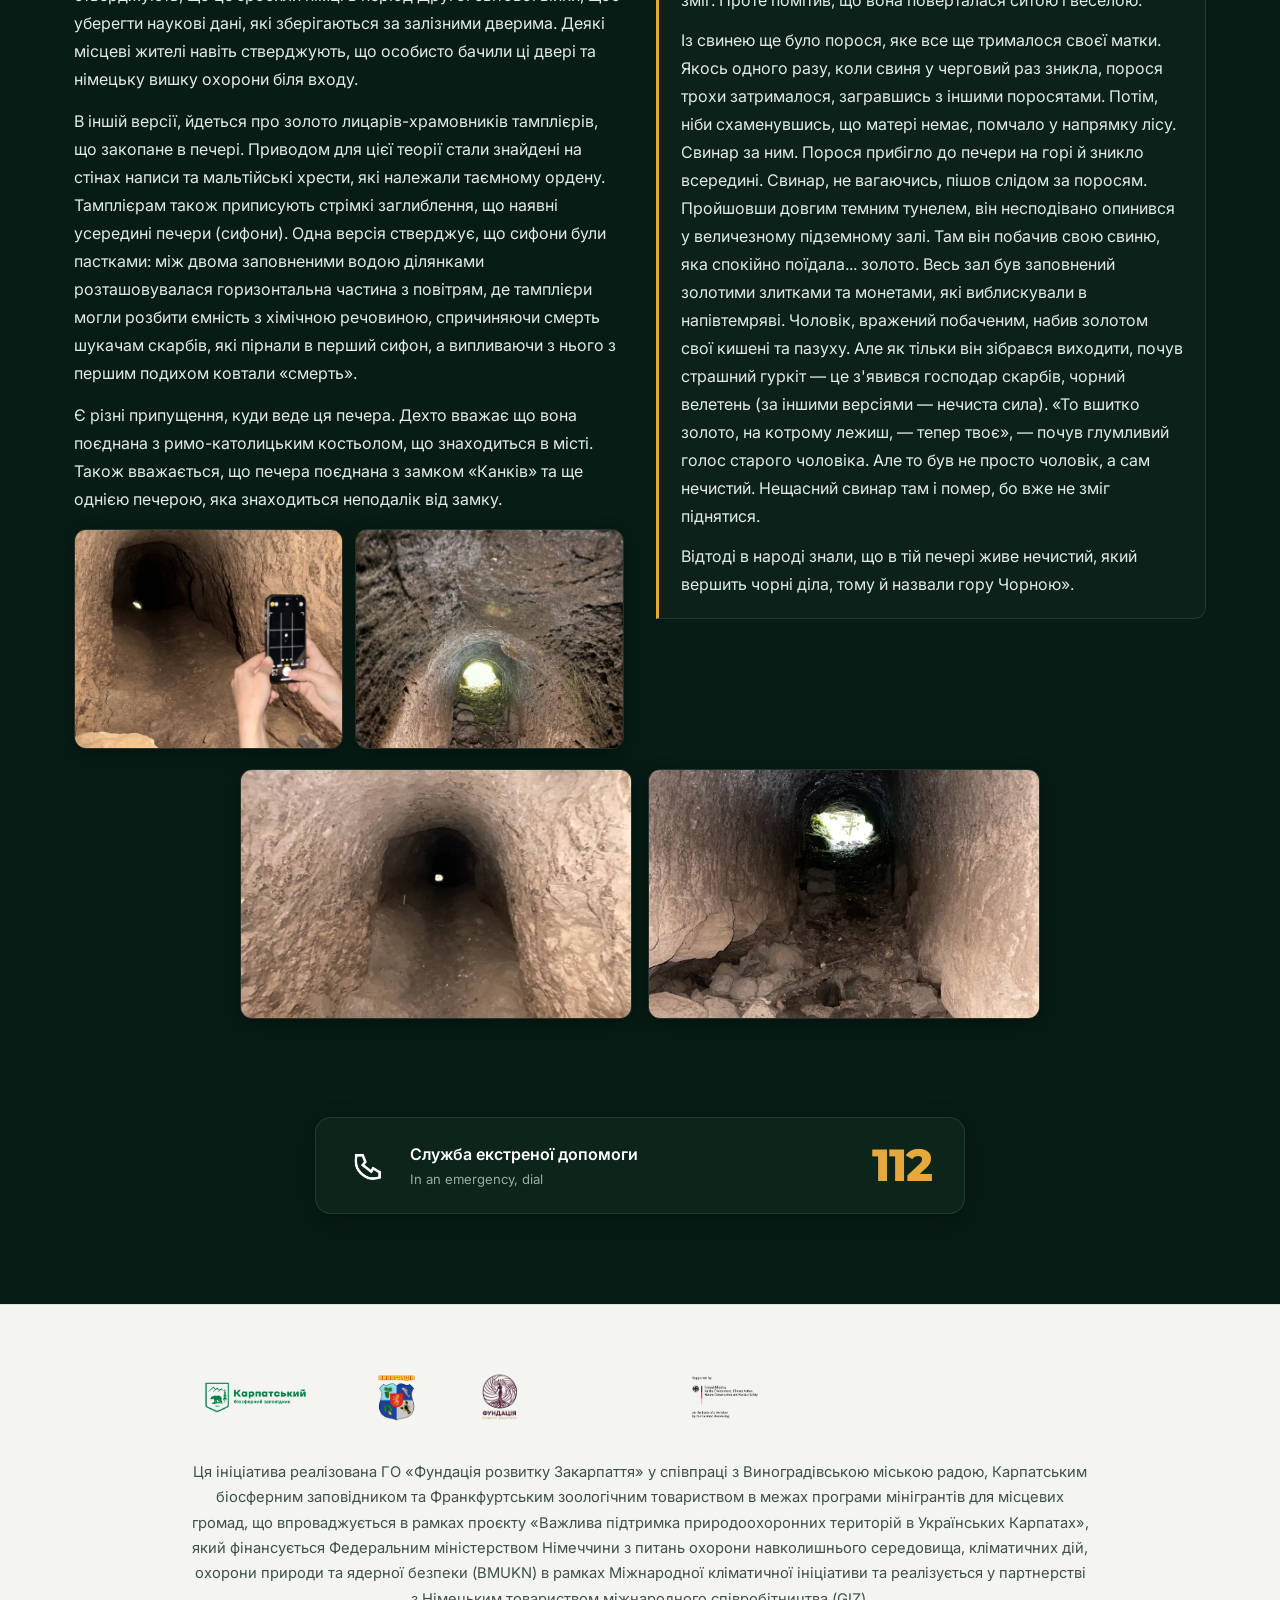
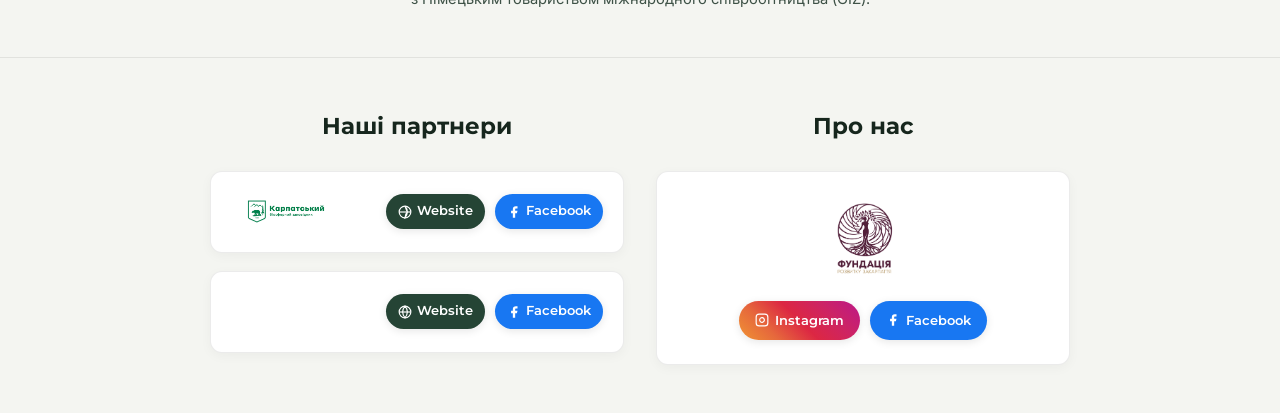
==== commit b09b655b: "changed fotos format" ====
--- a/index.html
+++ b/index.html
@@ -6,7 +6,7 @@
     <meta name="viewport" content="width=device-width, initial-scale=1.0">
     <meta name="referrer" content="strict-origin-when-cross-origin">
     <title>Загадка Чорної гори — Туристичний маршрут у Виноградові</title>
-    <link rel="shortcut icon" href="images/Маршрут.jpg" type="image/x-icon">
+    <link rel="shortcut icon" href="images/Маршрут.webp" type="image/webp">
 
     <!-- Google Fonts: Montserrat for titles, Inter for body text -->
     <link rel="preconnect" href="https://fonts.googleapis.com">
@@ -78,7 +78,7 @@
                 <div class="cave-video-container" id="cave-video-trigger" role="button" tabindex="0"
                     aria-label="Дивитися повне відео маршруту (4K)">
                     <video id="cave-preview-video" class="cave-inline-video" autoplay muted loop playsinline
-                        preload="auto" poster="images/печера/p1.jpg">
+                        preload="auto" poster="images/печера/p1.webp">
                         <source src="images/печера/pecheravid.mp4" type="video/mp4">
                         Ваш браузер не підтримує відтворення відео.
                     </video>
@@ -114,12 +114,12 @@
                             рослинним світом та знайомства з геологічною історією місцевості.</p>
 
                         <div class="route-graphic-card">
-                            <img class="route-graphic-img zoomable" src="images/Маршрут.jpg"
-                                alt="Карта маршруту «Загадка Чорної гори»" loading="lazy">
+                            <img class="route-graphic-img zoomable" src="images/Маршрут.webp"
+                                alt="Карта маршруту «Загадка Чорної гори»" width="3829" height="2292" loading="lazy" decoding="async">
                         </div>
                         <div class="route-graphic-card">
-                            <img class="route-graphic-img zoomable" src="images/Умовні_позначення.png"
-                                alt="Умовні позначення" loading="lazy">
+                            <img class="route-graphic-img zoomable" src="images/Умовні_позначення.webp"
+                                alt="Умовні позначення" width="2805" height="1562" loading="lazy" decoding="async">
                         </div>
                     </div>
 
@@ -152,8 +152,8 @@
                         </div>
 
                         <div class="route-graphic-card">
-                            <img class="route-graphic-img zoomable" src="images/Профіль_висот.png" alt="Профіль висот"
-                                loading="lazy">
+                            <img class="route-graphic-img zoomable" src="images/Профіль_висот.webp" alt="Профіль висот"
+                                width="2818" height="1562" loading="lazy" decoding="async">
                         </div>
                     </div>
                 </div>
@@ -186,10 +186,10 @@
 
                 <!-- Castle Photos Block 1 (Overview & Reconstruction) -->
                 <div class="editorial-photo-grid grid-cols-2">
-                    <img src="images/замок/замок з висоти.jpg" alt="Севлюшський замок «Канків» з висоти пташиного польоту"
-                        class="editorial-grid-photo" data-gallery="castle" data-index="0" loading="lazy">
-                    <img src="images/замок/зпроектований уявний вигляд замку.jpg" alt="Архітектурна реконструкція укріплень"
-                        class="editorial-grid-photo" data-gallery="castle" data-index="1" loading="lazy">
+                    <img src="images/замок/замок з висоти.webp" alt="Севлюшський замок «Канків» з висоти пташиного польоту"
+                        class="editorial-grid-photo" data-gallery="castle" data-index="0" loading="lazy" decoding="async">
+                    <img src="images/замок/зпроектований уявний вигляд замку.webp" alt="Архітектурна реконструкція укріплень"
+                        class="editorial-grid-photo" data-gallery="castle" data-index="1" loading="lazy" decoding="async">
                 </div>
 
                 <div class="text-columns">
@@ -222,12 +222,12 @@
 
                 <!-- Castle Photos Block 2 (Historical Archives & Sketches) -->
                 <div class="editorial-photo-grid grid-cols-3">
-                    <img src="images/замок/архівне фото замку.png" alt="Архівне фото замку «Канків»"
-                        class="editorial-grid-photo" data-gallery="castle" data-index="2" loading="lazy">
-                    <img src="images/замок/архівне фото замку2.png" alt="Історичний вигляд замкових мурів"
-                        class="editorial-grid-photo" data-gallery="castle" data-index="3" loading="lazy">
-                    <img src="images/замок/ескіз уявного вигляду замку.png" alt="Ескіз уявного первісного вигляду замку"
-                        class="editorial-grid-photo" data-gallery="castle" data-index="4" loading="lazy">
+                    <img src="images/замок/архівне фото замку.webp" alt="Архівне фото замку «Канків»"
+                        class="editorial-grid-photo" data-gallery="castle" data-index="2" loading="lazy" decoding="async">
+                    <img src="images/замок/архівне фото замку2.webp" alt="Історичний вигляд замкових мурів"
+                        class="editorial-grid-photo" data-gallery="castle" data-index="3" loading="lazy" decoding="async">
+                    <img src="images/замок/ескіз уявного вигляду замку.webp" alt="Ескіз уявного первісного вигляду замку"
+                        class="editorial-grid-photo" data-gallery="castle" data-index="4" loading="lazy" decoding="async">
                 </div>
 
                 <div class="text-columns">
@@ -263,10 +263,10 @@
 
                 <!-- Castle Photos Block 3 (Visualization & Chapel) -->
                 <div class="editorial-photo-grid grid-cols-2">
-                    <img src="images/замок/Візуалізація.jpg" alt="Візуалізація реконструкції замку «Канків»"
-                        class="editorial-grid-photo" data-gallery="castle" data-index="5" loading="lazy">
-                    <img src="images/замок/Капличка.png" alt="Замкова капличка"
-                        class="editorial-grid-photo" data-gallery="castle" data-index="6" loading="lazy">
+                    <img src="images/замок/Візуалізація.webp" alt="Візуалізація реконструкції замку «Канків»"
+                        class="editorial-grid-photo" data-gallery="castle" data-index="5" loading="lazy" decoding="async">
+                    <img src="images/замок/Капличка.webp" alt="Замкова капличка"
+                        class="editorial-grid-photo" data-gallery="castle" data-index="6" loading="lazy" decoding="async">
                 </div>
             </div>
         </section>
@@ -278,11 +278,11 @@
 
                 <!-- Reserve Photos Block 1 (Landscape & Volcanic Rocks) -->
                 <div class="editorial-photo-grid grid-cols-2">
-                    <img src="images/заказник/місто та заказник.jpg" alt="Ботанічний заказник «Чорна гора» та панорама міста"
-                        class="editorial-grid-photo" data-gallery="reserve" data-index="0" loading="lazy">
-                    <img src="images/заказник/Відслонення виходу вулканічних порід - андезити, ліпарити, туфи.jpeg"
+                    <img src="images/заказник/місто та заказник.webp" alt="Ботанічний заказник «Чорна гора» та панорама міста"
+                        class="editorial-grid-photo" data-gallery="reserve" data-index="0" loading="lazy" decoding="async">
+                    <img src="images/заказник/Відслонення виходу вулканічних порід - андезити, ліпарити, туфи.webp"
                         alt="Скельні виходи вулканічних порід (андезити, ліпарити, туфи)"
-                        class="editorial-grid-photo" data-gallery="reserve" data-index="1" loading="lazy">
+                        class="editorial-grid-photo" data-gallery="reserve" data-index="1" loading="lazy" decoding="async">
                 </div>
 
                 <div class="text-columns">
@@ -307,12 +307,12 @@
 
                 <!-- Reserve Photos Block 2 (Spring Flora) -->
                 <div class="editorial-photo-grid grid-cols-3">
-                    <img src="images/заказник/Шафран банатського.jpeg" alt="Шафран банатський (Crocus banaticus)"
-                        class="editorial-grid-photo" data-gallery="reserve" data-index="2" loading="lazy">
-                    <img src="images/заказник/Білоцвіт весняний.jpeg" alt="Білоцвіт весняний (Leucojum vernum)"
-                        class="editorial-grid-photo" data-gallery="reserve" data-index="3" loading="lazy">
-                    <img src="images/заказник/Булатка довголиста.jpeg" alt="Булатка довголиста (Cephalanthera longifolia)"
-                        class="editorial-grid-photo" data-gallery="reserve" data-index="4" loading="lazy">
+                    <img src="images/заказник/Шафран банатського.webp" alt="Шафран банатський (Crocus banaticus)"
+                        class="editorial-grid-photo" data-gallery="reserve" data-index="2" loading="lazy" decoding="async">
+                    <img src="images/заказник/Білоцвіт весняний.webp" alt="Білоцвіт весняний (Leucojum vernum)"
+                        class="editorial-grid-photo" data-gallery="reserve" data-index="3" loading="lazy" decoding="async">
+                    <img src="images/заказник/Булатка довголиста.webp" alt="Булатка довголиста (Cephalanthera longifolia)"
+                        class="editorial-grid-photo" data-gallery="reserve" data-index="4" loading="lazy" decoding="async">
                 </div>
 
                 <div class="text-columns">
@@ -343,12 +343,12 @@
 
                 <!-- Reserve Photos Block 3 (Rare Plants & Rock Ferns) -->
                 <div class="editorial-photo-grid grid-cols-3">
-                    <img src="images/заказник/Аспленій чорний.jpeg" alt="Аспленій чорний (Asplenium adiantum-nigrum)"
-                        class="editorial-grid-photo" data-gallery="reserve" data-index="5" loading="lazy">
-                    <img src="images/заказник/Гніздівка звичайна.jpeg" alt="Гніздівка звичайна (Neottia nidus-avis)"
-                        class="editorial-grid-photo" data-gallery="reserve" data-index="6" loading="lazy">
-                    <img src="images/заказник/Сугайник угорський.jpeg" alt="Сугайник угорський (Doronicum hungaricum)"
-                        class="editorial-grid-photo" data-gallery="reserve" data-index="7" loading="lazy">
+                    <img src="images/заказник/Аспленій чорний.webp" alt="Аспленій чорний (Asplenium adiantum-nigrum)"
+                        class="editorial-grid-photo" data-gallery="reserve" data-index="5" loading="lazy" decoding="async">
+                    <img src="images/заказник/Гніздівка звичайна.webp" alt="Гніздівка звичайна (Neottia nidus-avis)"
+                        class="editorial-grid-photo" data-gallery="reserve" data-index="6" loading="lazy" decoding="async">
+                    <img src="images/заказник/Сугайник угорський.webp" alt="Сугайник угорський (Doronicum hungaricum)"
+                        class="editorial-grid-photo" data-gallery="reserve" data-index="7" loading="lazy" decoding="async">
                 </div>
             </div>
         </section>
@@ -358,33 +358,30 @@
             <div class="container">
                 <h2 class="section-title">Печера «Морське око»</h2>
 
-                <!-- Cave Photos Block 1 (Entrance & Lake) -->
-                <div class="editorial-photo-grid grid-cols-2">
-                    <img src="images/печера/p1.jpg" alt="Вхід до скельної печери «Морське око»"
-                        class="editorial-grid-photo" data-gallery="cave" data-index="0" loading="lazy">
-                    <img src="images/печера/p2.jpg" alt="Підземна водойма в печері «Морське око»"
-                        class="editorial-grid-photo" data-gallery="cave" data-index="1" loading="lazy">
-                </div>
-
+                <!-- Cave Photos Block 1 (Entrance, Lake & Underground Arches) -->
+                <div class="editorial-photo-grid grid-cols-4">
+                    <img src="images/печера/p1.webp" alt="Вхід до скельної печери «Морське око»"
+                        class="editorial-grid-photo" data-gallery="cave" data-index="0" loading="lazy" decoding="async">
+                    <img src="images/печера/p2.webp" alt="Підземна водойма в печері «Морське око»"
+                        class="editorial-grid-photo" data-gallery="cave" data-index="1" loading="lazy" decoding="async">
+                    <img src="images/печера/p3.webp" alt="Скельні склепіння підземелля"
+                        class="editorial-grid-photo" data-gallery="cave" data-index="2" loading="lazy" decoding="async">
+                    <img src="images/печера/p4.webp" alt="Внутрішній кам’яний коридор печери"
+                        class="editorial-grid-photo" data-gallery="cave" data-index="3" loading="lazy" decoding="async">
+                </div>
+
+                <!-- Balanced 2-Column Block -->
                 <div class="text-columns">
                     <div class="text-col">
                         <p>Таку назву печері дали місцеві мешканці, оскільки вона завершується водоймою, рівень якої
                             залишається стабільним попри непоодинокі спроби її відкачування. Простягається печера вглиб
                             приблизно на 30 м.</p>
                         <p>За даними історичних джерел, печера є рукотворною спорудою, вирубаною в скелі.</p>
-                    </div>
-
-                    <div class="text-col">
                         <p>Існують різні легенди та оповідання про печеру. Багато хто вірить, що печеру затопили
                             спеціально з ціллю приховати свої таємниці. Одні стверджують, що це зробили німці в період
                             Другої світової війни, щоб уберегти наукові дані, які зберігаються за залізними дверима.
                             Деякі місцеві жителі навіть стверджують, що особисто бачили ці двері та німецьку вишку
                             охорони біля входу.</p>
-                    </div>
-                </div>
-
-                <div class="text-columns">
-                    <div class="text-col">
                         <p>В іншій версії, йдеться про золото лицарів-храмовників тамплієрів, що закопане в печері.
                             Приводом для цієї теорії стали знайдені на стінах написи та мальтійські хрести, які належали
                             таємному ордену. Тамплієрам також приписують стрімкі заглиблення, що наявні усередині печери
@@ -396,12 +393,12 @@
                             костьолом, що знаходиться в місті. Також вважається, що печера поєднана з замком «Канків» та
                             ще однією печерою, яка знаходиться неподалік від замку.</p>
 
-                        <!-- Cave Photos Block 2 (Fills the left column to balance the tall legend box) -->
-                        <div class="col-photo-pair">
-                            <img src="images/печера/p3.jpg" alt="Скельні склепіння підземелля"
-                                class="editorial-grid-photo" data-gallery="cave" data-index="2" loading="lazy">
-                            <img src="images/печера/p4.jpg" alt="Внутрішній кам’яний коридор печери"
-                                class="editorial-grid-photo" data-gallery="cave" data-index="3" loading="lazy">
+                        <!-- First 2 cave photos moved from bottom row, side-by-side pair -->
+                        <div class="cave-col-photos">
+                            <img src="images/печера/IMG_6169 1.webp" alt="Дослідження кам’яних галерей печери"
+                                class="editorial-grid-photo" data-gallery="cave" data-index="4" loading="lazy" decoding="async">
+                            <img src="images/печера/IMG_6185 1.webp" alt="Скельний прохід у підземеллі"
+                                class="editorial-grid-photo" data-gallery="cave" data-index="5" loading="lazy" decoding="async">
                         </div>
                     </div>
 
@@ -432,16 +429,12 @@
                     </div>
                 </div>
 
-                <!-- Cave Photos Block 3 (Underground Exploration Grid) -->
-                <div class="editorial-photo-grid grid-cols-4">
-                    <img src="images/печера/IMG_6169 1.png" alt="Дослідження кам’яних галерей печери"
-                        class="editorial-grid-photo" data-gallery="cave" data-index="4" loading="lazy">
-                    <img src="images/печера/IMG_6185 1.png" alt="Скельний прохід у підземеллі"
-                        class="editorial-grid-photo" data-gallery="cave" data-index="5" loading="lazy">
-                    <img src="images/печера/IMG_7290 1.png" alt="Таємничі гроти печери"
-                        class="editorial-grid-photo" data-gallery="cave" data-index="6" loading="lazy">
-                    <img src="images/печера/IMG_7306 1.png" alt="Скельні породи підземного тунелю"
-                        class="editorial-grid-photo" data-gallery="cave" data-index="7" loading="lazy">
+                <!-- Remaining 2 photos neatly below the 2-column block (centered) -->
+                <div class="editorial-photo-grid grid-cols-2 cave-bottom-grid">
+                    <img src="images/печера/IMG_7290 1.webp" alt="Таємничі гроти печери"
+                        class="editorial-grid-photo" data-gallery="cave" data-index="6" loading="lazy" decoding="async">
+                    <img src="images/печера/IMG_7306 1.webp" alt="Скельні породи підземного тунелю"
+                        class="editorial-grid-photo" data-gallery="cave" data-index="7" loading="lazy" decoding="async">
                 </div>
             </div>
         </section>
@@ -450,7 +443,7 @@
         <section class="emergency-section">
             <div class="container">
                 <div class="emergency-box">
-                    <img src="images/phone.png" alt="Phone" class="emergency-icon">
+                    <img src="images/phone.webp" alt="Phone" class="emergency-icon" width="38" height="38" loading="lazy" decoding="async">
                     <div class="emergency-text">
                         <span class="emergency-ua">Служба екстреної допомоги</span>
                         <span class="emergency-en">In an emergency, dial</span>
@@ -465,25 +458,25 @@
             <div class="container banner-container">
                 <ul class="banner-logos">
                     <li class="banner-logo-item">
-                        <img src="images/Карпатськаий_заповідник.png" alt="Карпатський заповідник" loading="lazy">
+                        <img src="images/Карпатськаий_заповідник.webp" alt="Карпатський заповідник" loading="lazy" decoding="async">
                     </li>
                     <li class="banner-logo-item">
-                        <img src="images/Герб_Виноградів 1.png" alt="Герб Виноградова" loading="lazy">
+                        <img src="images/Герб_Виноградів 1.webp" alt="Герб Виноградова" loading="lazy" decoding="async">
                     </li>
                     <li class="banner-logo-item">
-                        <img src="images/лого ФУндації пнг.png" alt="ГО Фундація розвитку Закарпаття" loading="lazy">
+                        <img src="images/лого ФУндації пнг.webp" alt="ГО Фундація розвитку Закарпаття" loading="lazy" decoding="async">
                     </li>
                     <li class="banner-logo-item">
-                        <img src="images/zgf_logo.png" alt="ZGF" loading="lazy">
+                        <img src="images/zgf_logo.webp" alt="ZGF" loading="lazy" decoding="async">
                     </li>
                     <li class="banner-logo-item">
-                        <img src="images/fmfte_logo.png" alt="FMFTE" loading="lazy">
+                        <img src="images/fmfte_logo.webp" alt="FMFTE" loading="lazy" decoding="async">
                     </li>
                     <li class="banner-logo-item">
-                        <img src="images/IKI_logo.png" alt="IKI" loading="lazy">
+                        <img src="images/IKI_logo.webp" alt="IKI" loading="lazy" decoding="async">
                     </li>
                     <li class="banner-logo-item">
-                        <img src="images/GIZ_logo.png" alt="GIZ" loading="lazy">
+                        <img src="images/GIZ_logo.webp" alt="GIZ" loading="lazy" decoding="async">
                     </li>
                 </ul>
 
@@ -509,8 +502,8 @@
                         <div class="partner-cards-list">
                             <div class="partner-card">
                                 <div class="partner-logo-box">
-                                    <img src="images/Карпатськаий_заповідник.png"
-                                        alt="Карпатський біосферний заповідник" class="partner-logo1" loading="lazy">
+                                    <img src="images/Карпатськаий_заповідник.webp"
+                                        alt="Карпатський біосферний заповідник" class="partner-logo1" loading="lazy" decoding="async">
                                 </div>
                                 <div class="partner-pill-links">
                                     <a href="https://cbr.nature.org.ua/" target="_blank" rel="noopener noreferrer"
@@ -538,8 +531,8 @@
 
                             <div class="partner-card">
                                 <div class="partner-logo-box">
-                                    <img src="images/zgf_logo.png" alt="Zoologische Gesellschaft Frankfurt"
-                                        class="partner-logo" loading="lazy">
+                                    <img src="images/zgf_logo.webp" alt="Zoologische Gesellschaft Frankfurt"
+                                        class="partner-logo" loading="lazy" decoding="async">
                                 </div>
                                 <div class="partner-pill-links">
                                     <a href="https://fzs.org/" target="_blank" rel="noopener noreferrer"
@@ -571,8 +564,8 @@
                     <div class="about-block">
                         <h2 class="col-section-title">Про нас</h2>
                         <div class="about-card-inner">
-                            <img src="images/лого ФУндації пнг.png" alt="Фундація розвитку Закарпаття"
-                                class="about-logo" loading="lazy">
+                            <img src="images/лого ФУндації пнг.webp" alt="Фундація розвитку Закарпаття"
+                                class="about-logo" loading="lazy" decoding="async">
                             <div class="about-pill-links">
                                 <a href="https://www.instagram.com/foundation.2023?utm_source=ig_web_button_share_sheet&stkn=ZDNlZDc0MzIxNw=="
                                     target="_blank" rel="noopener noreferrer" class="btn-pill btn-instagram">
@@ -607,7 +600,7 @@
         <button class="lightbox-arrow lightbox-prev" id="lightbox-prev" aria-label="Попереднє фото">&#10094;</button>
 
         <div class="lightbox-content">
-            <img class="lightbox-img" id="lightbox-img" src="" alt="">
+            <img class="lightbox-img" id="lightbox-img" src="" alt="" decoding="async">
             <div class="lightbox-meta" id="lightbox-meta">
                 <span class="lightbox-caption" id="lightbox-caption"></span>
                 <span class="lightbox-counter" id="lightbox-counter"></span>
--- a/style.css
+++ b/style.css
@@ -306,7 +306,7 @@
   left: 0;
   width: 100%;
   height: 100%;
-  background-image: url('images/замок/замок з висоти.jpg');
+  background-image: url('images/замок/замок з висоти.webp');
   background-size: cover;
   background-position: center 40%;
   filter: brightness(0.68) saturate(1.1);
@@ -495,6 +495,7 @@
 .route-graphic-img {
   width: 100%;
   height: auto;
+  aspect-ratio: auto 16 / 10;
   display: block;
   cursor: zoom-in;
   transition: transform var(--transition);
@@ -682,6 +683,7 @@
   width: 100%;
   height: 250px;
   max-height: 320px;
+  aspect-ratio: 4 / 3;
   object-fit: cover;
   border-radius: 12px;
   cursor: pointer;
@@ -716,6 +718,7 @@
 }
 
 /* In-column compact photo pair (for balancing tall columns like Cave legend) */
+.cave-col-photos,
 .col-photo-pair {
   display: grid;
   grid-template-columns: 1fr 1fr;
@@ -723,8 +726,28 @@
   margin-top: 16px;
 }
 
+.cave-col-photos .editorial-grid-photo,
 .col-photo-pair .editorial-grid-photo {
-  height: 185px;
+  width: 100%;
+  height: 220px;
+  aspect-ratio: 4 / 3;
+  object-fit: cover;
+  border-radius: 12px;
+  cursor: pointer;
+  transition: transform 0.2s ease, border-color 0.2s ease, box-shadow 0.2s ease;
+}
+
+.cave-col-photos .editorial-grid-photo:hover,
+.col-photo-pair .editorial-grid-photo:hover {
+  transform: scale(1.02);
+  border-color: rgba(229, 169, 59, 0.5);
+  box-shadow: 0 8px 24px rgba(0, 0, 0, 0.5);
+}
+
+/* Cave bottom remaining 2 photos centered */
+.cave-bottom-grid {
+  max-width: 800px;
+  margin: 20px auto 0;
 }
 
 @media (max-width: 900px) {
@@ -734,21 +757,51 @@
   }
 }
 
+@media (max-width: 768px) {
+  .cave-col-photos,
+  .col-photo-pair {
+    grid-template-columns: 1fr 1fr;
+    gap: 10px;
+    margin-top: 14px;
+    margin-bottom: 16px;
+  }
+  .cave-col-photos .editorial-grid-photo,
+  .col-photo-pair .editorial-grid-photo {
+    height: 170px;
+    aspect-ratio: 4 / 3;
+  }
+  .cave-bottom-grid {
+    grid-template-columns: 1fr;
+    gap: 12px;
+    margin-top: 16px;
+  }
+}
+
 @media (max-width: 600px) {
   .editorial-photo-grid,
   .grid-cols-2,
   .grid-cols-3,
-  .grid-cols-4,
+  .grid-cols-4 {
+    grid-template-columns: 1fr;
+    gap: 12px;
+    margin: 16px 0 20px;
+  }
+  .editorial-grid-photo {
+    height: 220px;
+    aspect-ratio: 16 / 10;
+  }
+}
+
+@media (max-width: 480px) {
+  .cave-col-photos,
   .col-photo-pair {
     grid-template-columns: 1fr;
     gap: 12px;
-    margin: 16px 0 20px;
-  }
-  .editorial-grid-photo {
-    height: 220px;
-  }
+  }
+  .cave-col-photos .editorial-grid-photo,
   .col-photo-pair .editorial-grid-photo {
-    height: 200px;
+    height: 180px;
+    aspect-ratio: 16 / 10;
   }
 }
 
@@ -1021,6 +1074,7 @@
 .emergency-icon {
   width: 38px;
   height: 38px;
+  aspect-ratio: 1 / 1;
   object-fit: contain;
   flex-shrink: 0;
 }
@@ -1115,6 +1169,7 @@
   height: 54px;
   width: auto;
   max-width: 145px;
+  aspect-ratio: auto;
   object-fit: contain;
   filter: contrast(1.05);
   transition: transform var(--transition);
@@ -1193,6 +1248,7 @@
   max-height: 48px;
   width: auto;
   max-width: 100%;
+  aspect-ratio: auto;
   object-fit: contain;
 }
 
@@ -1200,6 +1256,7 @@
   max-height: 38px;
   width: auto;
   max-width: 100%;
+  aspect-ratio: auto;
   object-fit: contain;
 }
 
@@ -1242,6 +1299,7 @@
   height: 85px;
   width: auto;
   max-width: 180px;
+  aspect-ratio: auto;
   object-fit: contain;
 }
 
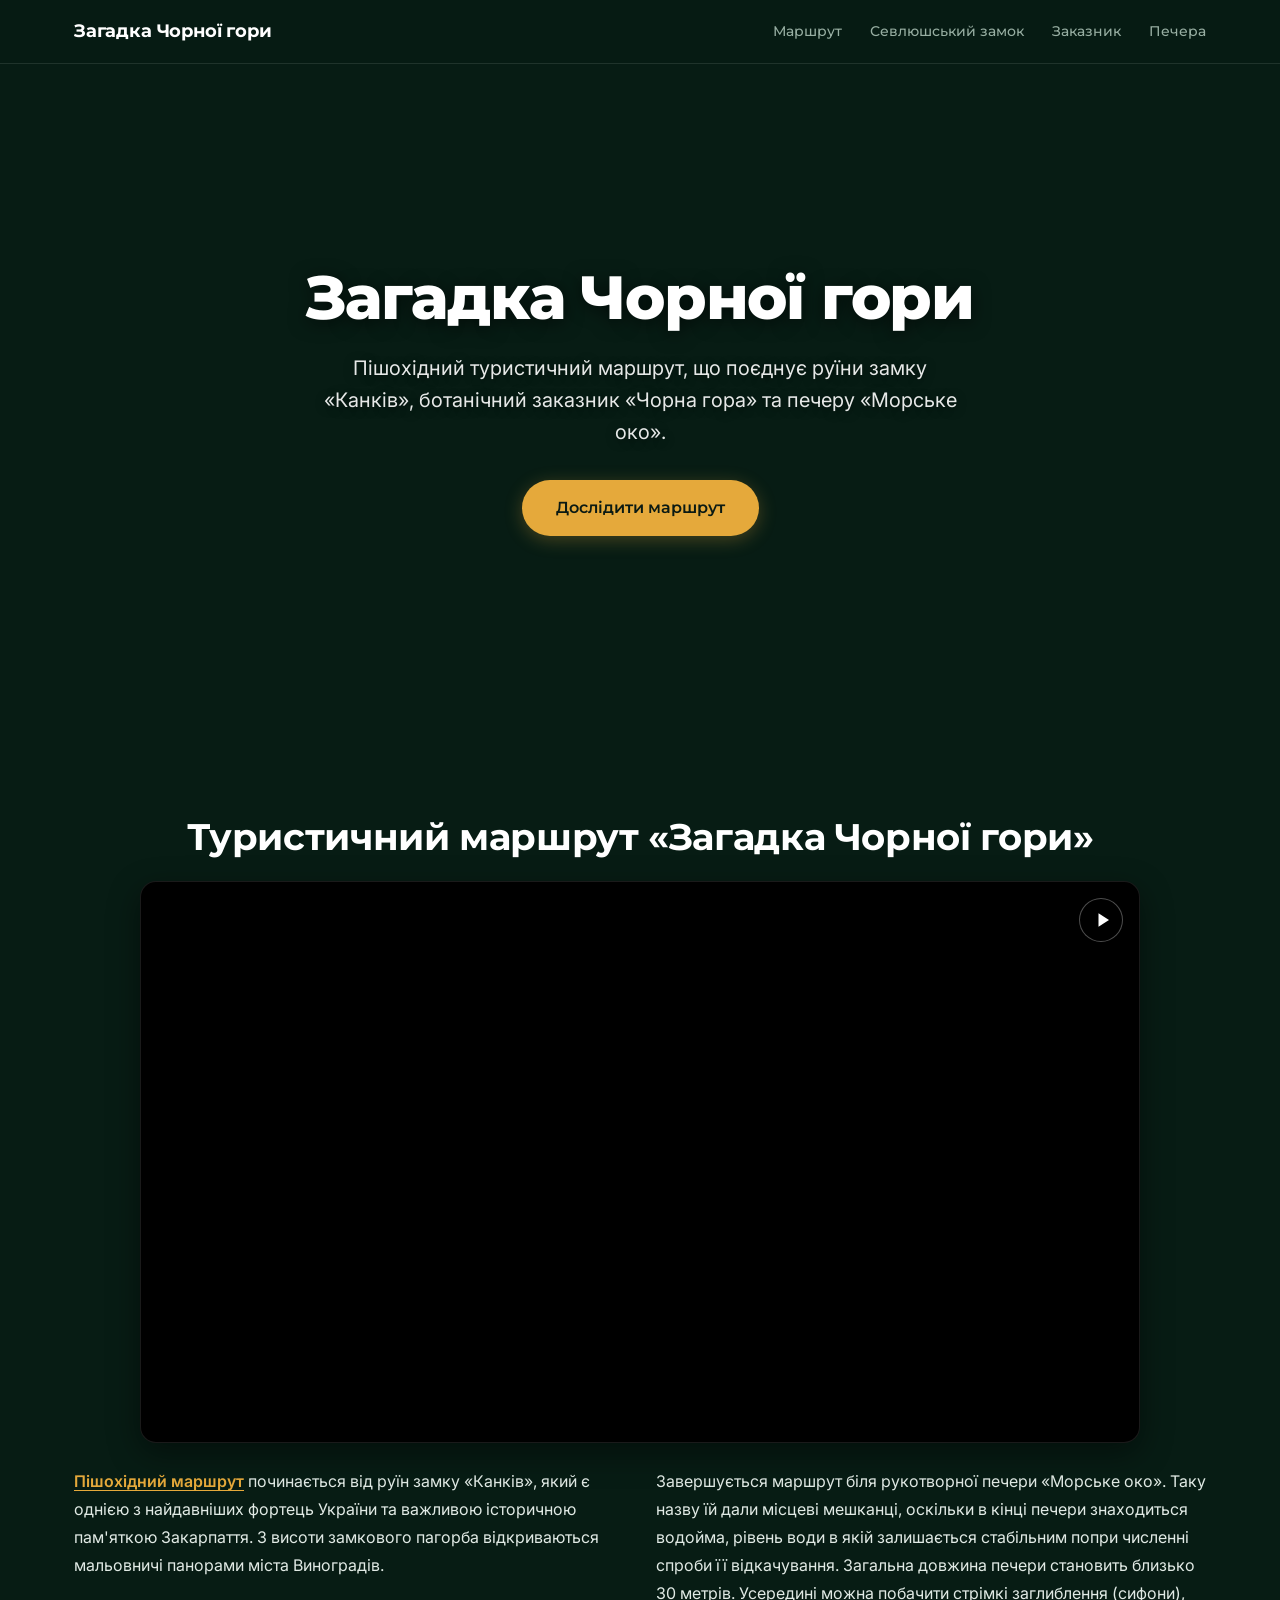
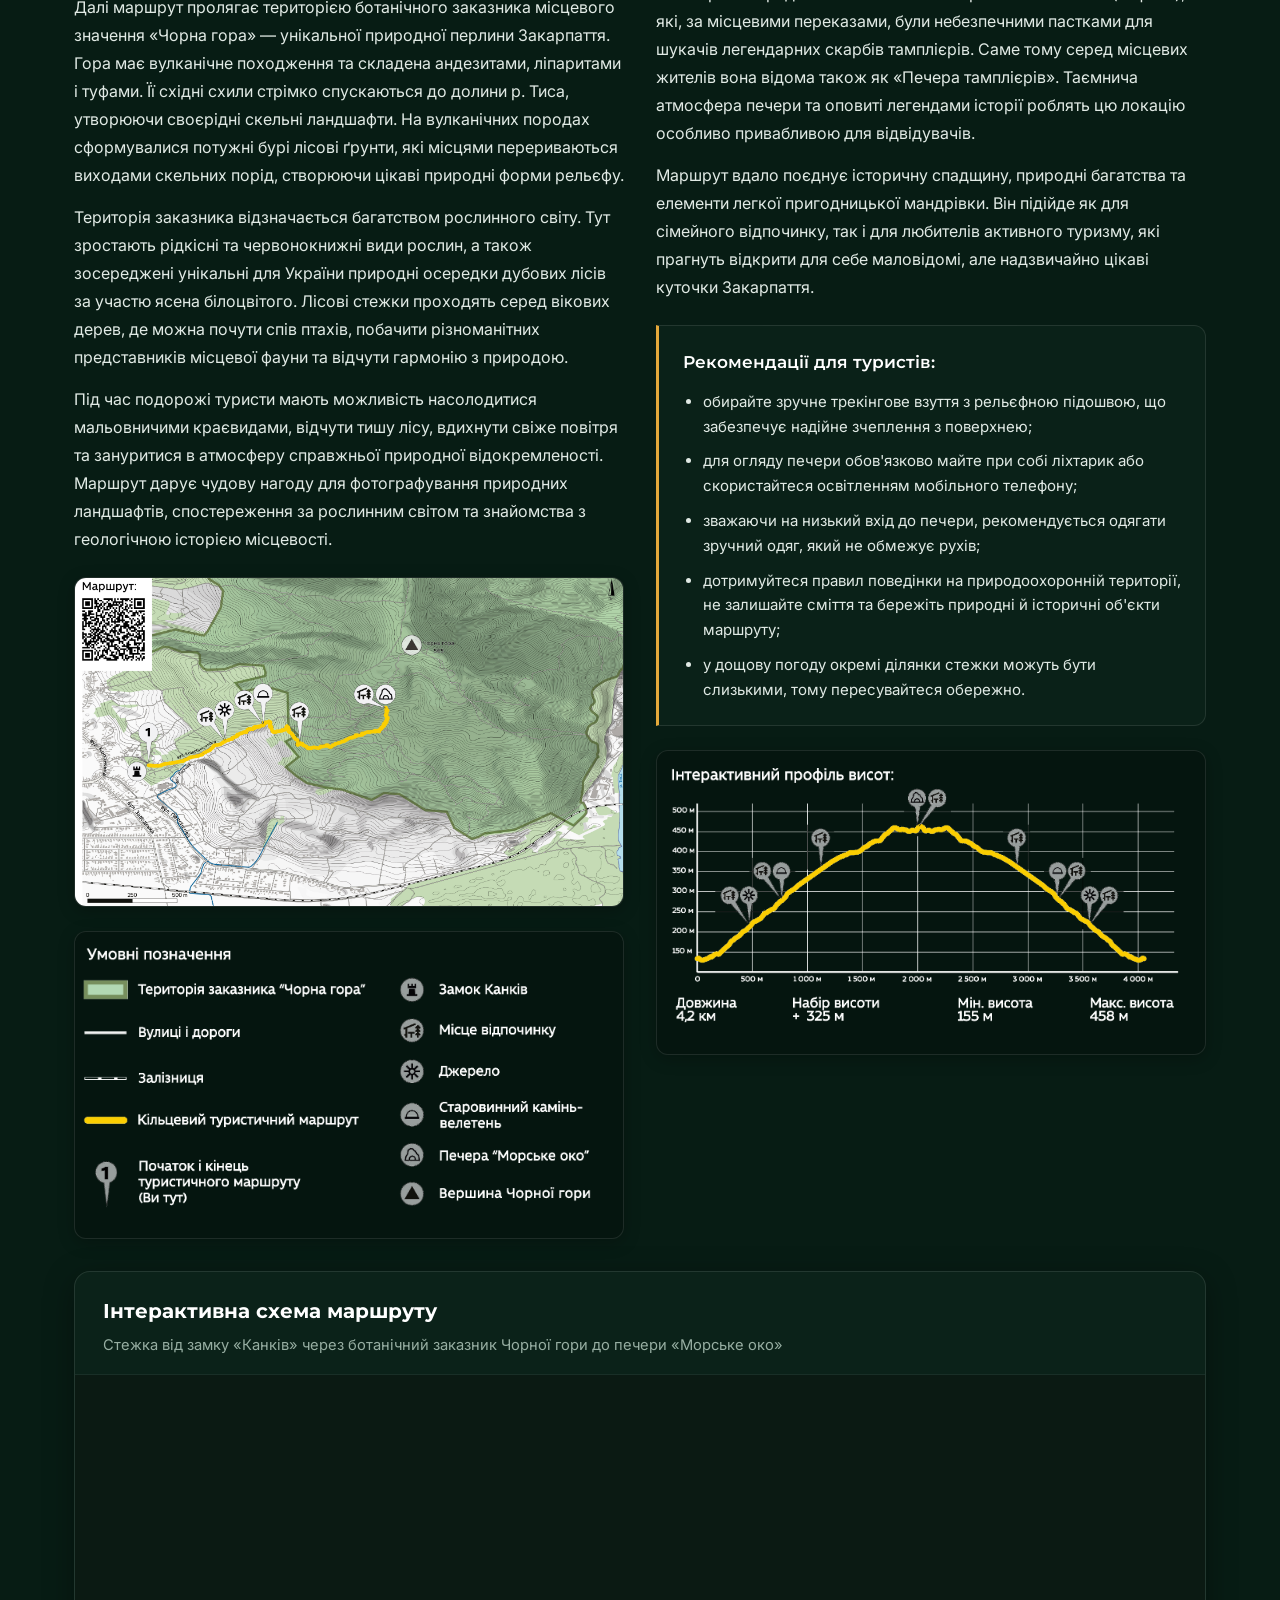
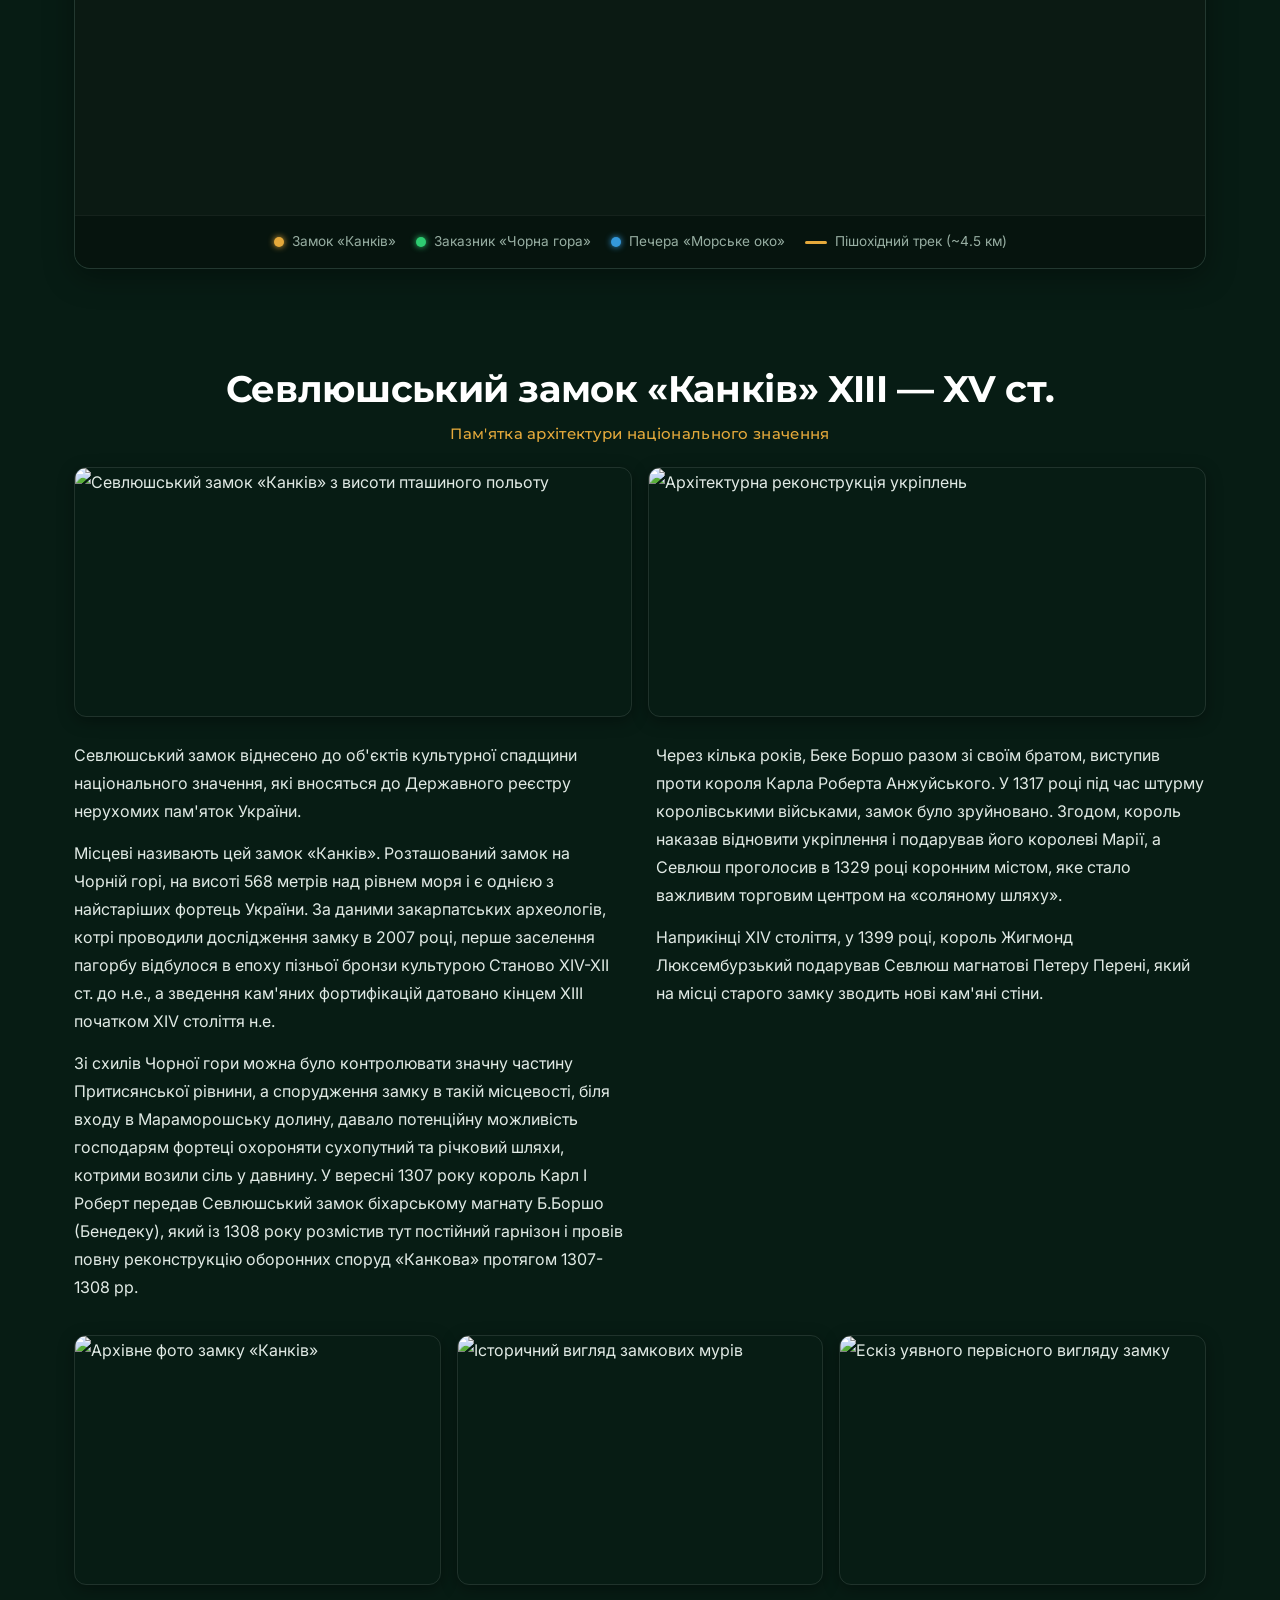
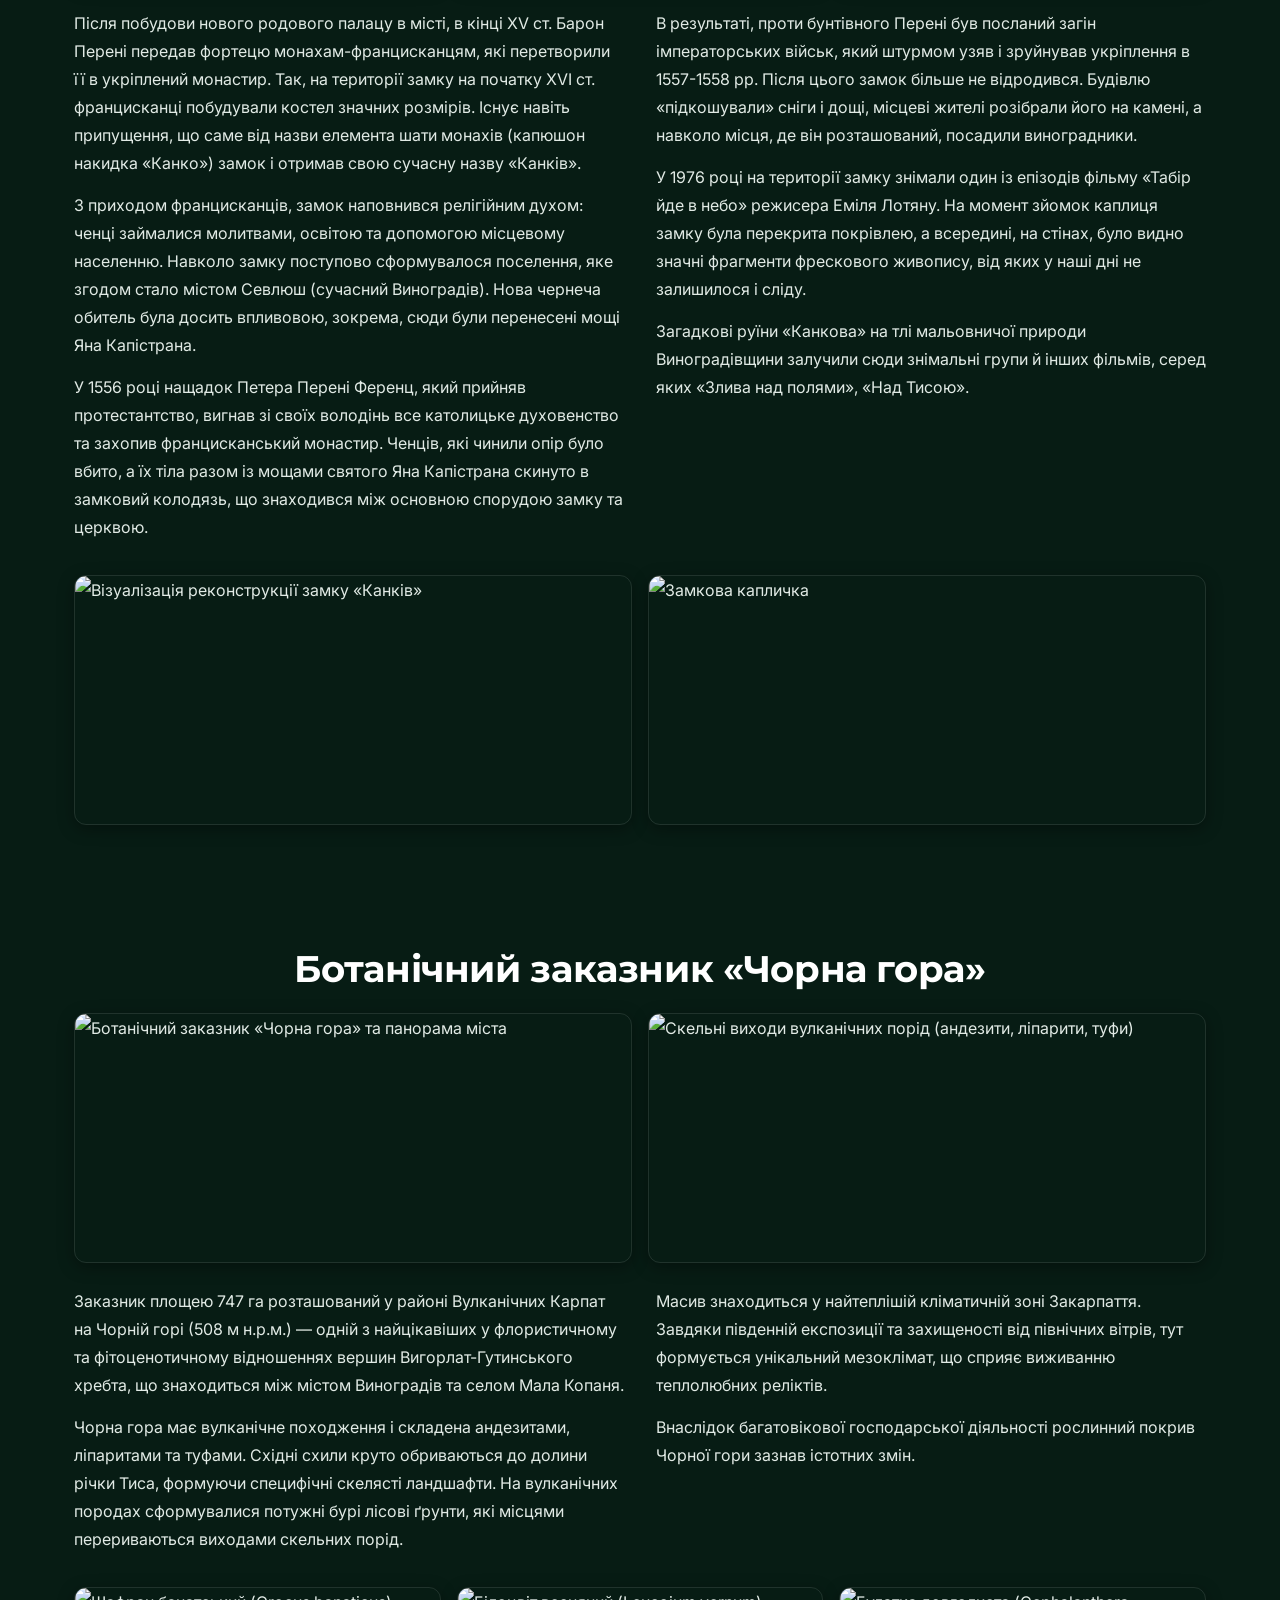
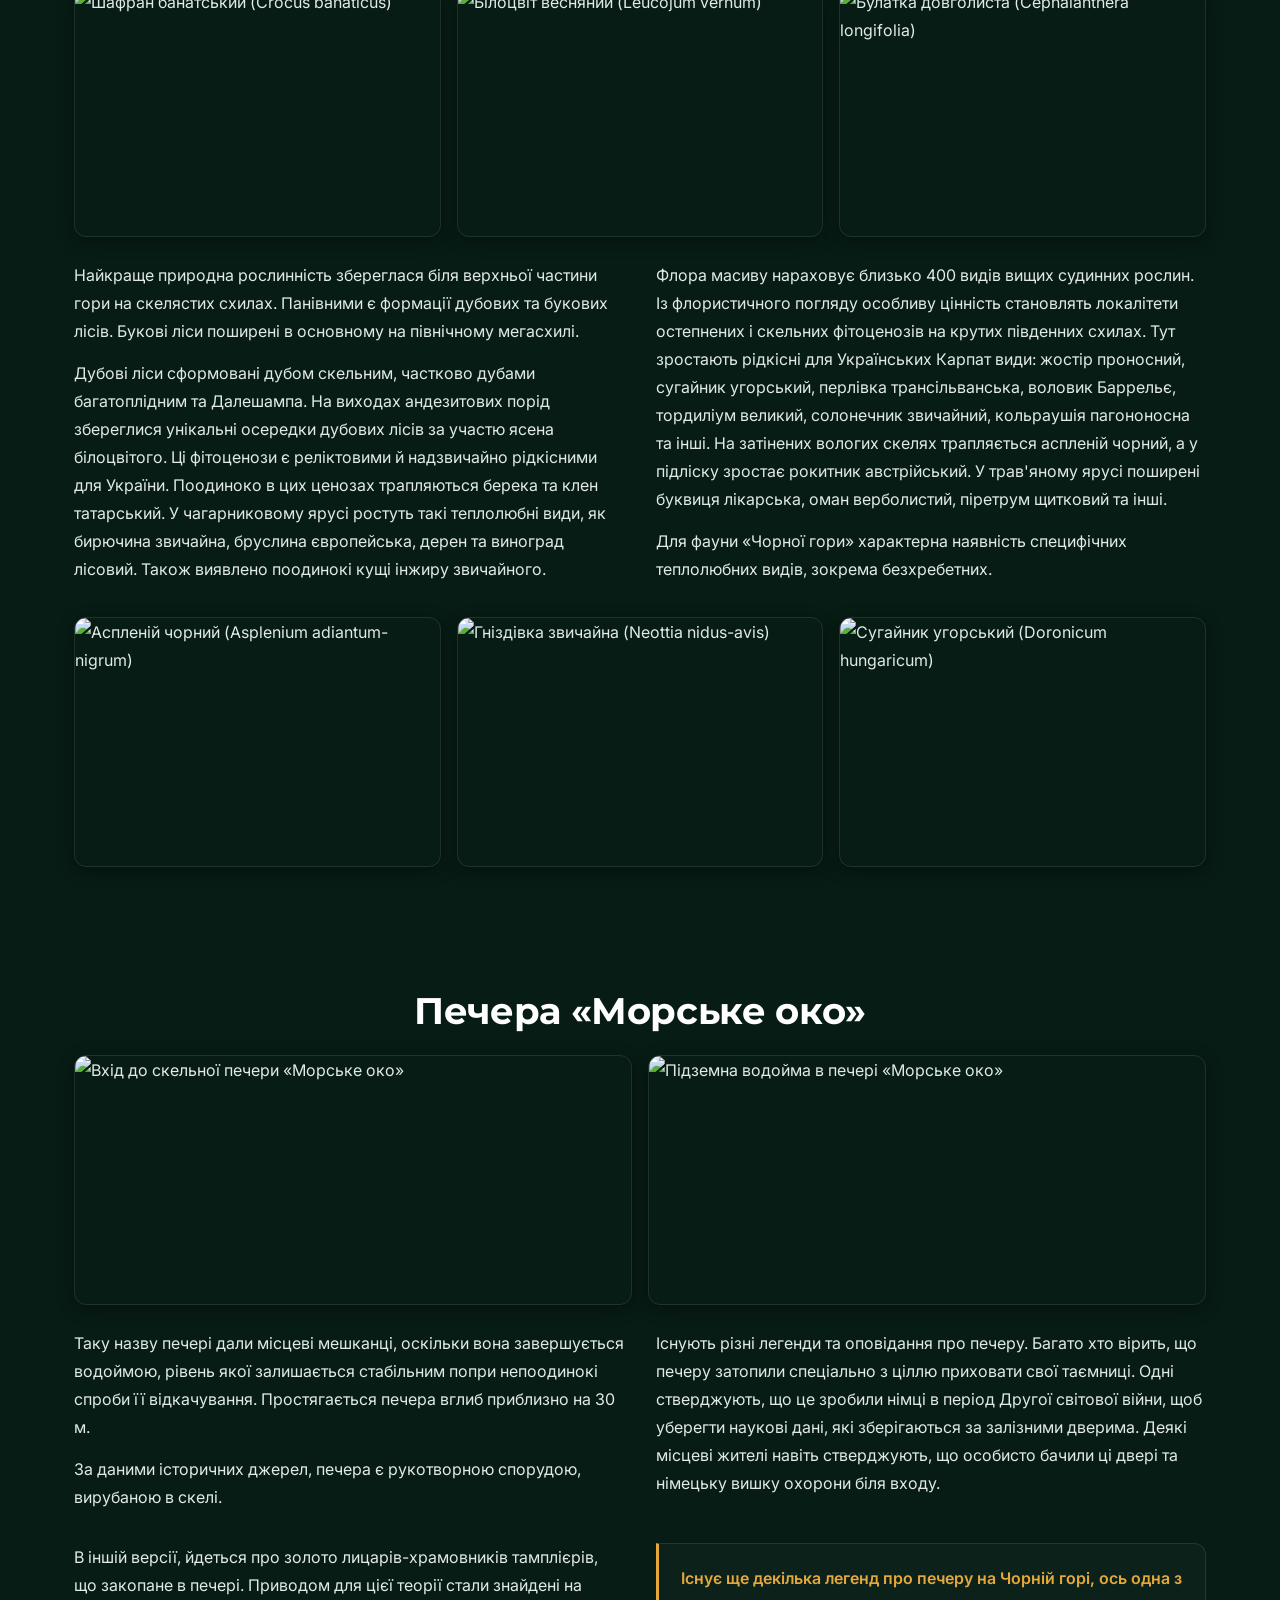
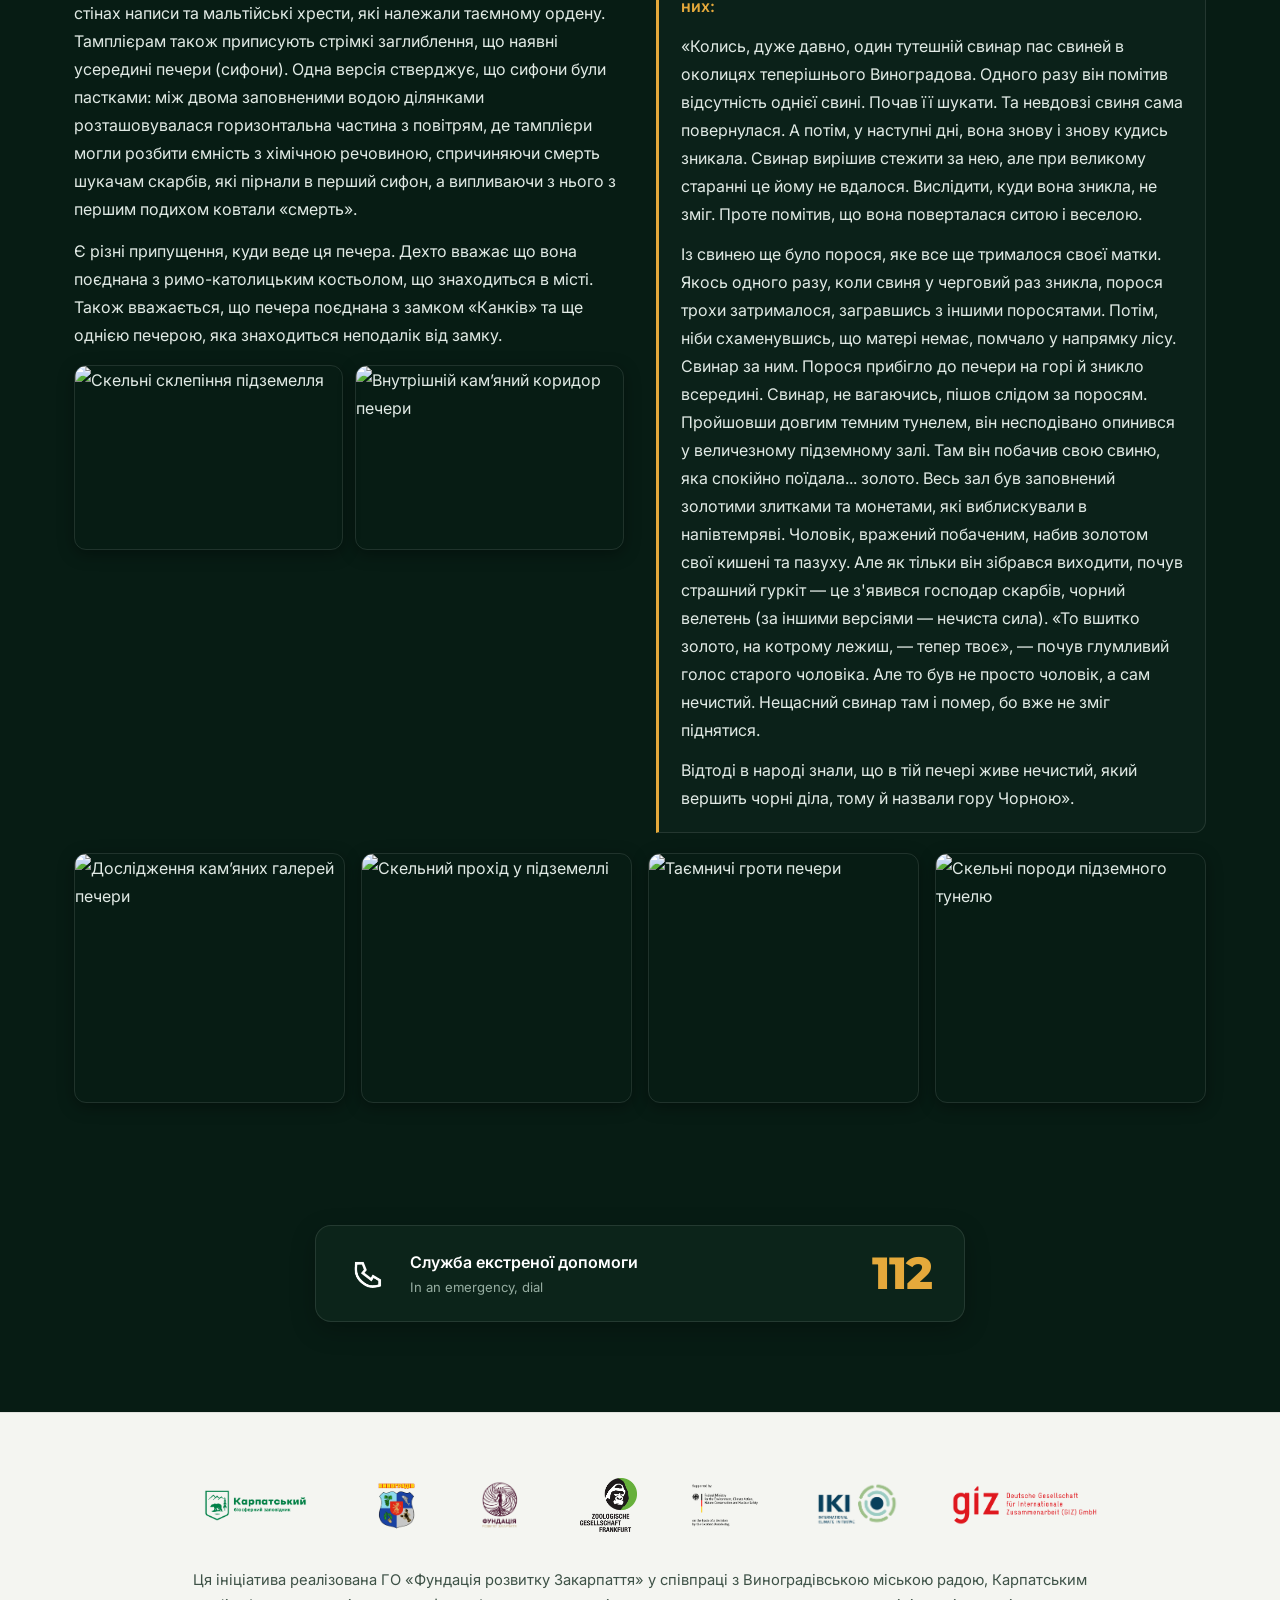
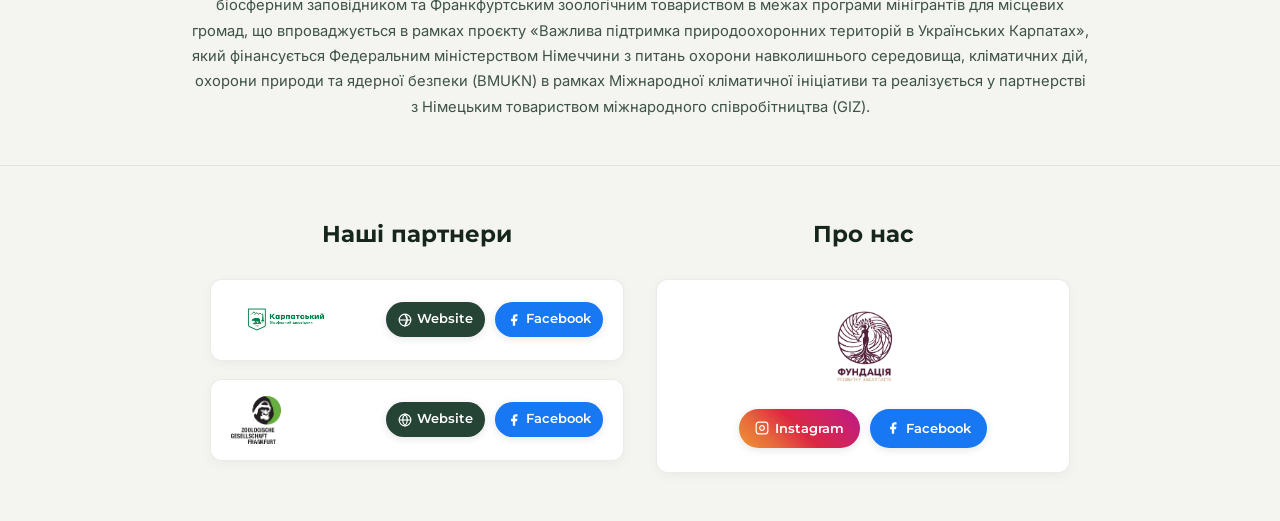
==== commit b08fe35c: "Merge 16f9690da3259e0a765e1efc72990dd4e6cd70e5 into 9c14cdd968c0e3d5287f3151be78c781cfed44b7" ====
--- a/index.html
+++ b/index.html
@@ -6,7 +6,7 @@
     <meta name="viewport" content="width=device-width, initial-scale=1.0">
     <meta name="referrer" content="strict-origin-when-cross-origin">
     <title>Загадка Чорної гори — Туристичний маршрут у Виноградові</title>
-    <link rel="shortcut icon" href="images/Маршрут.webp" type="image/webp">
+    <link rel="shortcut icon" href="images/Маршрут.jpg" type="image/x-icon">
 
     <!-- Google Fonts: Montserrat for titles, Inter for body text -->
     <link rel="preconnect" href="https://fonts.googleapis.com">
@@ -78,7 +78,7 @@
                 <div class="cave-video-container" id="cave-video-trigger" role="button" tabindex="0"
                     aria-label="Дивитися повне відео маршруту (4K)">
                     <video id="cave-preview-video" class="cave-inline-video" autoplay muted loop playsinline
-                        preload="auto" poster="images/печера/p1.webp">
+                        preload="auto" poster="images/печера/p1.jpg">
                         <source src="images/печера/pecheravid.mp4" type="video/mp4">
                         Ваш браузер не підтримує відтворення відео.
                     </video>
@@ -114,12 +114,12 @@
                             рослинним світом та знайомства з геологічною історією місцевості.</p>
 
                         <div class="route-graphic-card">
-                            <img class="route-graphic-img zoomable" src="images/Маршрут.webp"
-                                alt="Карта маршруту «Загадка Чорної гори»" width="3829" height="2292" loading="lazy" decoding="async">
+                            <img class="route-graphic-img zoomable" src="images/Маршрут.jpg"
+                                alt="Карта маршруту «Загадка Чорної гори»" loading="lazy">
                         </div>
                         <div class="route-graphic-card">
-                            <img class="route-graphic-img zoomable" src="images/Умовні_позначення.webp"
-                                alt="Умовні позначення" width="2805" height="1562" loading="lazy" decoding="async">
+                            <img class="route-graphic-img zoomable" src="images/Умовні_позначення.png"
+                                alt="Умовні позначення" loading="lazy">
                         </div>
                     </div>
 
@@ -152,8 +152,8 @@
                         </div>
 
                         <div class="route-graphic-card">
-                            <img class="route-graphic-img zoomable" src="images/Профіль_висот.webp" alt="Профіль висот"
-                                width="2818" height="1562" loading="lazy" decoding="async">
+                            <img class="route-graphic-img zoomable" src="images/Профіль_висот.png" alt="Профіль висот"
+                                loading="lazy">
                         </div>
                     </div>
                 </div>
@@ -186,10 +186,10 @@
 
                 <!-- Castle Photos Block 1 (Overview & Reconstruction) -->
                 <div class="editorial-photo-grid grid-cols-2">
-                    <img src="images/замок/замок з висоти.webp" alt="Севлюшський замок «Канків» з висоти пташиного польоту"
-                        class="editorial-grid-photo" data-gallery="castle" data-index="0" loading="lazy" decoding="async">
-                    <img src="images/замок/зпроектований уявний вигляд замку.webp" alt="Архітектурна реконструкція укріплень"
-                        class="editorial-grid-photo" data-gallery="castle" data-index="1" loading="lazy" decoding="async">
+                    <img src="images/замок/замок з висоти.jpg" alt="Севлюшський замок «Канків» з висоти пташиного польоту"
+                        class="editorial-grid-photo" data-gallery="castle" data-index="0" loading="lazy">
+                    <img src="images/замок/зпроектований уявний вигляд замку.jpg" alt="Архітектурна реконструкція укріплень"
+                        class="editorial-grid-photo" data-gallery="castle" data-index="1" loading="lazy">
                 </div>
 
                 <div class="text-columns">
@@ -222,12 +222,12 @@
 
                 <!-- Castle Photos Block 2 (Historical Archives & Sketches) -->
                 <div class="editorial-photo-grid grid-cols-3">
-                    <img src="images/замок/архівне фото замку.webp" alt="Архівне фото замку «Канків»"
-                        class="editorial-grid-photo" data-gallery="castle" data-index="2" loading="lazy" decoding="async">
-                    <img src="images/замок/архівне фото замку2.webp" alt="Історичний вигляд замкових мурів"
-                        class="editorial-grid-photo" data-gallery="castle" data-index="3" loading="lazy" decoding="async">
-                    <img src="images/замок/ескіз уявного вигляду замку.webp" alt="Ескіз уявного первісного вигляду замку"
-                        class="editorial-grid-photo" data-gallery="castle" data-index="4" loading="lazy" decoding="async">
+                    <img src="images/замок/архівне фото замку.png" alt="Архівне фото замку «Канків»"
+                        class="editorial-grid-photo" data-gallery="castle" data-index="2" loading="lazy">
+                    <img src="images/замок/архівне фото замку2.png" alt="Історичний вигляд замкових мурів"
+                        class="editorial-grid-photo" data-gallery="castle" data-index="3" loading="lazy">
+                    <img src="images/замок/ескіз уявного вигляду замку.png" alt="Ескіз уявного первісного вигляду замку"
+                        class="editorial-grid-photo" data-gallery="castle" data-index="4" loading="lazy">
                 </div>
 
                 <div class="text-columns">
@@ -263,10 +263,10 @@
 
                 <!-- Castle Photos Block 3 (Visualization & Chapel) -->
                 <div class="editorial-photo-grid grid-cols-2">
-                    <img src="images/замок/Візуалізація.webp" alt="Візуалізація реконструкції замку «Канків»"
-                        class="editorial-grid-photo" data-gallery="castle" data-index="5" loading="lazy" decoding="async">
-                    <img src="images/замок/Капличка.webp" alt="Замкова капличка"
-                        class="editorial-grid-photo" data-gallery="castle" data-index="6" loading="lazy" decoding="async">
+                    <img src="images/замок/Візуалізація.jpg" alt="Візуалізація реконструкції замку «Канків»"
+                        class="editorial-grid-photo" data-gallery="castle" data-index="5" loading="lazy">
+                    <img src="images/замок/Капличка.png" alt="Замкова капличка"
+                        class="editorial-grid-photo" data-gallery="castle" data-index="6" loading="lazy">
                 </div>
             </div>
         </section>
@@ -278,11 +278,11 @@
 
                 <!-- Reserve Photos Block 1 (Landscape & Volcanic Rocks) -->
                 <div class="editorial-photo-grid grid-cols-2">
-                    <img src="images/заказник/місто та заказник.webp" alt="Ботанічний заказник «Чорна гора» та панорама міста"
-                        class="editorial-grid-photo" data-gallery="reserve" data-index="0" loading="lazy" decoding="async">
-                    <img src="images/заказник/Відслонення виходу вулканічних порід - андезити, ліпарити, туфи.webp"
+                    <img src="images/заказник/місто та заказник.jpg" alt="Ботанічний заказник «Чорна гора» та панорама міста"
+                        class="editorial-grid-photo" data-gallery="reserve" data-index="0" loading="lazy">
+                    <img src="images/заказник/Відслонення виходу вулканічних порід - андезити, ліпарити, туфи.jpeg"
                         alt="Скельні виходи вулканічних порід (андезити, ліпарити, туфи)"
-                        class="editorial-grid-photo" data-gallery="reserve" data-index="1" loading="lazy" decoding="async">
+                        class="editorial-grid-photo" data-gallery="reserve" data-index="1" loading="lazy">
                 </div>
 
                 <div class="text-columns">
@@ -307,12 +307,12 @@
 
                 <!-- Reserve Photos Block 2 (Spring Flora) -->
                 <div class="editorial-photo-grid grid-cols-3">
-                    <img src="images/заказник/Шафран банатського.webp" alt="Шафран банатський (Crocus banaticus)"
-                        class="editorial-grid-photo" data-gallery="reserve" data-index="2" loading="lazy" decoding="async">
-                    <img src="images/заказник/Білоцвіт весняний.webp" alt="Білоцвіт весняний (Leucojum vernum)"
-                        class="editorial-grid-photo" data-gallery="reserve" data-index="3" loading="lazy" decoding="async">
-                    <img src="images/заказник/Булатка довголиста.webp" alt="Булатка довголиста (Cephalanthera longifolia)"
-                        class="editorial-grid-photo" data-gallery="reserve" data-index="4" loading="lazy" decoding="async">
+                    <img src="images/заказник/Шафран банатського.jpeg" alt="Шафран банатський (Crocus banaticus)"
+                        class="editorial-grid-photo" data-gallery="reserve" data-index="2" loading="lazy">
+                    <img src="images/заказник/Білоцвіт весняний.jpeg" alt="Білоцвіт весняний (Leucojum vernum)"
+                        class="editorial-grid-photo" data-gallery="reserve" data-index="3" loading="lazy">
+                    <img src="images/заказник/Булатка довголиста.jpeg" alt="Булатка довголиста (Cephalanthera longifolia)"
+                        class="editorial-grid-photo" data-gallery="reserve" data-index="4" loading="lazy">
                 </div>
 
                 <div class="text-columns">
@@ -343,12 +343,12 @@
 
                 <!-- Reserve Photos Block 3 (Rare Plants & Rock Ferns) -->
                 <div class="editorial-photo-grid grid-cols-3">
-                    <img src="images/заказник/Аспленій чорний.webp" alt="Аспленій чорний (Asplenium adiantum-nigrum)"
-                        class="editorial-grid-photo" data-gallery="reserve" data-index="5" loading="lazy" decoding="async">
-                    <img src="images/заказник/Гніздівка звичайна.webp" alt="Гніздівка звичайна (Neottia nidus-avis)"
-                        class="editorial-grid-photo" data-gallery="reserve" data-index="6" loading="lazy" decoding="async">
-                    <img src="images/заказник/Сугайник угорський.webp" alt="Сугайник угорський (Doronicum hungaricum)"
-                        class="editorial-grid-photo" data-gallery="reserve" data-index="7" loading="lazy" decoding="async">
+                    <img src="images/заказник/Аспленій чорний.jpeg" alt="Аспленій чорний (Asplenium adiantum-nigrum)"
+                        class="editorial-grid-photo" data-gallery="reserve" data-index="5" loading="lazy">
+                    <img src="images/заказник/Гніздівка звичайна.jpeg" alt="Гніздівка звичайна (Neottia nidus-avis)"
+                        class="editorial-grid-photo" data-gallery="reserve" data-index="6" loading="lazy">
+                    <img src="images/заказник/Сугайник угорський.jpeg" alt="Сугайник угорський (Doronicum hungaricum)"
+                        class="editorial-grid-photo" data-gallery="reserve" data-index="7" loading="lazy">
                 </div>
             </div>
         </section>
@@ -358,30 +358,33 @@
             <div class="container">
                 <h2 class="section-title">Печера «Морське око»</h2>
 
-                <!-- Cave Photos Block 1 (Entrance, Lake & Underground Arches) -->
-                <div class="editorial-photo-grid grid-cols-4">
-                    <img src="images/печера/p1.webp" alt="Вхід до скельної печери «Морське око»"
-                        class="editorial-grid-photo" data-gallery="cave" data-index="0" loading="lazy" decoding="async">
-                    <img src="images/печера/p2.webp" alt="Підземна водойма в печері «Морське око»"
-                        class="editorial-grid-photo" data-gallery="cave" data-index="1" loading="lazy" decoding="async">
-                    <img src="images/печера/p3.webp" alt="Скельні склепіння підземелля"
-                        class="editorial-grid-photo" data-gallery="cave" data-index="2" loading="lazy" decoding="async">
-                    <img src="images/печера/p4.webp" alt="Внутрішній кам’яний коридор печери"
-                        class="editorial-grid-photo" data-gallery="cave" data-index="3" loading="lazy" decoding="async">
-                </div>
-
-                <!-- Balanced 2-Column Block -->
+                <!-- Cave Photos Block 1 (Entrance & Lake) -->
+                <div class="editorial-photo-grid grid-cols-2">
+                    <img src="images/печера/p1.jpg" alt="Вхід до скельної печери «Морське око»"
+                        class="editorial-grid-photo" data-gallery="cave" data-index="0" loading="lazy">
+                    <img src="images/печера/p2.jpg" alt="Підземна водойма в печері «Морське око»"
+                        class="editorial-grid-photo" data-gallery="cave" data-index="1" loading="lazy">
+                </div>
+
                 <div class="text-columns">
                     <div class="text-col">
                         <p>Таку назву печері дали місцеві мешканці, оскільки вона завершується водоймою, рівень якої
                             залишається стабільним попри непоодинокі спроби її відкачування. Простягається печера вглиб
                             приблизно на 30 м.</p>
                         <p>За даними історичних джерел, печера є рукотворною спорудою, вирубаною в скелі.</p>
+                    </div>
+
+                    <div class="text-col">
                         <p>Існують різні легенди та оповідання про печеру. Багато хто вірить, що печеру затопили
                             спеціально з ціллю приховати свої таємниці. Одні стверджують, що це зробили німці в період
                             Другої світової війни, щоб уберегти наукові дані, які зберігаються за залізними дверима.
                             Деякі місцеві жителі навіть стверджують, що особисто бачили ці двері та німецьку вишку
                             охорони біля входу.</p>
+                    </div>
+                </div>
+
+                <div class="text-columns">
+                    <div class="text-col">
                         <p>В іншій версії, йдеться про золото лицарів-храмовників тамплієрів, що закопане в печері.
                             Приводом для цієї теорії стали знайдені на стінах написи та мальтійські хрести, які належали
                             таємному ордену. Тамплієрам також приписують стрімкі заглиблення, що наявні усередині печери
@@ -393,12 +396,12 @@
                             костьолом, що знаходиться в місті. Також вважається, що печера поєднана з замком «Канків» та
                             ще однією печерою, яка знаходиться неподалік від замку.</p>
 
-                        <!-- First 2 cave photos moved from bottom row, side-by-side pair -->
-                        <div class="cave-col-photos">
-                            <img src="images/печера/IMG_6169 1.webp" alt="Дослідження кам’яних галерей печери"
-                                class="editorial-grid-photo" data-gallery="cave" data-index="4" loading="lazy" decoding="async">
-                            <img src="images/печера/IMG_6185 1.webp" alt="Скельний прохід у підземеллі"
-                                class="editorial-grid-photo" data-gallery="cave" data-index="5" loading="lazy" decoding="async">
+                        <!-- Cave Photos Block 2 (Fills the left column to balance the tall legend box) -->
+                        <div class="col-photo-pair">
+                            <img src="images/печера/p3.jpg" alt="Скельні склепіння підземелля"
+                                class="editorial-grid-photo" data-gallery="cave" data-index="2" loading="lazy">
+                            <img src="images/печера/p4.jpg" alt="Внутрішній кам’яний коридор печери"
+                                class="editorial-grid-photo" data-gallery="cave" data-index="3" loading="lazy">
                         </div>
                     </div>
 
@@ -429,12 +432,16 @@
                     </div>
                 </div>
 
-                <!-- Remaining 2 photos neatly below the 2-column block (centered) -->
-                <div class="editorial-photo-grid grid-cols-2 cave-bottom-grid">
-                    <img src="images/печера/IMG_7290 1.webp" alt="Таємничі гроти печери"
-                        class="editorial-grid-photo" data-gallery="cave" data-index="6" loading="lazy" decoding="async">
-                    <img src="images/печера/IMG_7306 1.webp" alt="Скельні породи підземного тунелю"
-                        class="editorial-grid-photo" data-gallery="cave" data-index="7" loading="lazy" decoding="async">
+                <!-- Cave Photos Block 3 (Underground Exploration Grid) -->
+                <div class="editorial-photo-grid grid-cols-4">
+                    <img src="images/печера/IMG_6169 1.png" alt="Дослідження кам’яних галерей печери"
+                        class="editorial-grid-photo" data-gallery="cave" data-index="4" loading="lazy">
+                    <img src="images/печера/IMG_6185 1.png" alt="Скельний прохід у підземеллі"
+                        class="editorial-grid-photo" data-gallery="cave" data-index="5" loading="lazy">
+                    <img src="images/печера/IMG_7290 1.png" alt="Таємничі гроти печери"
+                        class="editorial-grid-photo" data-gallery="cave" data-index="6" loading="lazy">
+                    <img src="images/печера/IMG_7306 1.png" alt="Скельні породи підземного тунелю"
+                        class="editorial-grid-photo" data-gallery="cave" data-index="7" loading="lazy">
                 </div>
             </div>
         </section>
@@ -443,7 +450,7 @@
         <section class="emergency-section">
             <div class="container">
                 <div class="emergency-box">
-                    <img src="images/phone.webp" alt="Phone" class="emergency-icon" width="38" height="38" loading="lazy" decoding="async">
+                    <img src="images/phone.png" alt="Phone" class="emergency-icon">
                     <div class="emergency-text">
                         <span class="emergency-ua">Служба екстреної допомоги</span>
                         <span class="emergency-en">In an emergency, dial</span>
@@ -458,25 +465,25 @@
             <div class="container banner-container">
                 <ul class="banner-logos">
                     <li class="banner-logo-item">
-                        <img src="images/Карпатськаий_заповідник.webp" alt="Карпатський заповідник" loading="lazy" decoding="async">
+                        <img src="images/Карпатськаий_заповідник.png" alt="Карпатський заповідник" loading="lazy">
                     </li>
                     <li class="banner-logo-item">
-                        <img src="images/Герб_Виноградів 1.webp" alt="Герб Виноградова" loading="lazy" decoding="async">
+                        <img src="images/Герб_Виноградів 1.png" alt="Герб Виноградова" loading="lazy">
                     </li>
                     <li class="banner-logo-item">
-                        <img src="images/лого ФУндації пнг.webp" alt="ГО Фундація розвитку Закарпаття" loading="lazy" decoding="async">
+                        <img src="images/лого ФУндації пнг.png" alt="ГО Фундація розвитку Закарпаття" loading="lazy">
                     </li>
                     <li class="banner-logo-item">
-                        <img src="images/zgf_logo.webp" alt="ZGF" loading="lazy" decoding="async">
+                        <img src="images/zgf_logo.png" alt="ZGF" loading="lazy">
                     </li>
                     <li class="banner-logo-item">
-                        <img src="images/fmfte_logo.webp" alt="FMFTE" loading="lazy" decoding="async">
+                        <img src="images/fmfte_logo.png" alt="FMFTE" loading="lazy">
                     </li>
                     <li class="banner-logo-item">
-                        <img src="images/IKI_logo.webp" alt="IKI" loading="lazy" decoding="async">
+                        <img src="images/IKI_logo.png" alt="IKI" loading="lazy">
                     </li>
                     <li class="banner-logo-item">
-                        <img src="images/GIZ_logo.webp" alt="GIZ" loading="lazy" decoding="async">
+                        <img src="images/GIZ_logo.png" alt="GIZ" loading="lazy">
                     </li>
                 </ul>
 
@@ -502,8 +509,8 @@
                         <div class="partner-cards-list">
                             <div class="partner-card">
                                 <div class="partner-logo-box">
-                                    <img src="images/Карпатськаий_заповідник.webp"
-                                        alt="Карпатський біосферний заповідник" class="partner-logo1" loading="lazy" decoding="async">
+                                    <img src="images/Карпатськаий_заповідник.png"
+                                        alt="Карпатський біосферний заповідник" class="partner-logo1" loading="lazy">
                                 </div>
                                 <div class="partner-pill-links">
                                     <a href="https://cbr.nature.org.ua/" target="_blank" rel="noopener noreferrer"
@@ -531,8 +538,8 @@
 
                             <div class="partner-card">
                                 <div class="partner-logo-box">
-                                    <img src="images/zgf_logo.webp" alt="Zoologische Gesellschaft Frankfurt"
-                                        class="partner-logo" loading="lazy" decoding="async">
+                                    <img src="images/zgf_logo.png" alt="Zoologische Gesellschaft Frankfurt"
+                                        class="partner-logo" loading="lazy">
                                 </div>
                                 <div class="partner-pill-links">
                                     <a href="https://fzs.org/" target="_blank" rel="noopener noreferrer"
@@ -564,8 +571,8 @@
                     <div class="about-block">
                         <h2 class="col-section-title">Про нас</h2>
                         <div class="about-card-inner">
-                            <img src="images/лого ФУндації пнг.webp" alt="Фундація розвитку Закарпаття"
-                                class="about-logo" loading="lazy" decoding="async">
+                            <img src="images/лого ФУндації пнг.png" alt="Фундація розвитку Закарпаття"
+                                class="about-logo" loading="lazy">
                             <div class="about-pill-links">
                                 <a href="https://www.instagram.com/foundation.2023?utm_source=ig_web_button_share_sheet&stkn=ZDNlZDc0MzIxNw=="
                                     target="_blank" rel="noopener noreferrer" class="btn-pill btn-instagram">
@@ -600,7 +607,7 @@
         <button class="lightbox-arrow lightbox-prev" id="lightbox-prev" aria-label="Попереднє фото">&#10094;</button>
 
         <div class="lightbox-content">
-            <img class="lightbox-img" id="lightbox-img" src="" alt="" decoding="async">
+            <img class="lightbox-img" id="lightbox-img" src="" alt="">
             <div class="lightbox-meta" id="lightbox-meta">
                 <span class="lightbox-caption" id="lightbox-caption"></span>
                 <span class="lightbox-counter" id="lightbox-counter"></span>
--- a/style.css
+++ b/style.css
@@ -306,7 +306,7 @@
   left: 0;
   width: 100%;
   height: 100%;
-  background-image: url('images/замок/замок з висоти.webp');
+  background-image: url('images/замок/замок з висоти.jpg');
   background-size: cover;
   background-position: center 40%;
   filter: brightness(0.68) saturate(1.1);
@@ -495,7 +495,6 @@
 .route-graphic-img {
   width: 100%;
   height: auto;
-  aspect-ratio: auto 16 / 10;
   display: block;
   cursor: zoom-in;
   transition: transform var(--transition);
@@ -683,7 +682,6 @@
   width: 100%;
   height: 250px;
   max-height: 320px;
-  aspect-ratio: 4 / 3;
   object-fit: cover;
   border-radius: 12px;
   cursor: pointer;
@@ -718,7 +716,6 @@
 }
 
 /* In-column compact photo pair (for balancing tall columns like Cave legend) */
-.cave-col-photos,
 .col-photo-pair {
   display: grid;
   grid-template-columns: 1fr 1fr;
@@ -726,28 +723,8 @@
   margin-top: 16px;
 }
 
-.cave-col-photos .editorial-grid-photo,
 .col-photo-pair .editorial-grid-photo {
-  width: 100%;
-  height: 220px;
-  aspect-ratio: 4 / 3;
-  object-fit: cover;
-  border-radius: 12px;
-  cursor: pointer;
-  transition: transform 0.2s ease, border-color 0.2s ease, box-shadow 0.2s ease;
-}
-
-.cave-col-photos .editorial-grid-photo:hover,
-.col-photo-pair .editorial-grid-photo:hover {
-  transform: scale(1.02);
-  border-color: rgba(229, 169, 59, 0.5);
-  box-shadow: 0 8px 24px rgba(0, 0, 0, 0.5);
-}
-
-/* Cave bottom remaining 2 photos centered */
-.cave-bottom-grid {
-  max-width: 800px;
-  margin: 20px auto 0;
+  height: 185px;
 }
 
 @media (max-width: 900px) {
@@ -757,51 +734,21 @@
   }
 }
 
-@media (max-width: 768px) {
-  .cave-col-photos,
-  .col-photo-pair {
-    grid-template-columns: 1fr 1fr;
-    gap: 10px;
-    margin-top: 14px;
-    margin-bottom: 16px;
-  }
-  .cave-col-photos .editorial-grid-photo,
-  .col-photo-pair .editorial-grid-photo {
-    height: 170px;
-    aspect-ratio: 4 / 3;
-  }
-  .cave-bottom-grid {
-    grid-template-columns: 1fr;
-    gap: 12px;
-    margin-top: 16px;
-  }
-}
-
 @media (max-width: 600px) {
   .editorial-photo-grid,
   .grid-cols-2,
   .grid-cols-3,
-  .grid-cols-4 {
+  .grid-cols-4,
+  .col-photo-pair {
     grid-template-columns: 1fr;
     gap: 12px;
     margin: 16px 0 20px;
   }
   .editorial-grid-photo {
     height: 220px;
-    aspect-ratio: 16 / 10;
-  }
-}
-
-@media (max-width: 480px) {
-  .cave-col-photos,
-  .col-photo-pair {
-    grid-template-columns: 1fr;
-    gap: 12px;
-  }
-  .cave-col-photos .editorial-grid-photo,
+  }
   .col-photo-pair .editorial-grid-photo {
-    height: 180px;
-    aspect-ratio: 16 / 10;
+    height: 200px;
   }
 }
 
@@ -1074,7 +1021,6 @@
 .emergency-icon {
   width: 38px;
   height: 38px;
-  aspect-ratio: 1 / 1;
   object-fit: contain;
   flex-shrink: 0;
 }
@@ -1169,7 +1115,6 @@
   height: 54px;
   width: auto;
   max-width: 145px;
-  aspect-ratio: auto;
   object-fit: contain;
   filter: contrast(1.05);
   transition: transform var(--transition);
@@ -1248,7 +1193,6 @@
   max-height: 48px;
   width: auto;
   max-width: 100%;
-  aspect-ratio: auto;
   object-fit: contain;
 }
 
@@ -1256,7 +1200,6 @@
   max-height: 38px;
   width: auto;
   max-width: 100%;
-  aspect-ratio: auto;
   object-fit: contain;
 }
 
@@ -1299,7 +1242,6 @@
   height: 85px;
   width: auto;
   max-width: 180px;
-  aspect-ratio: auto;
   object-fit: contain;
 }
 
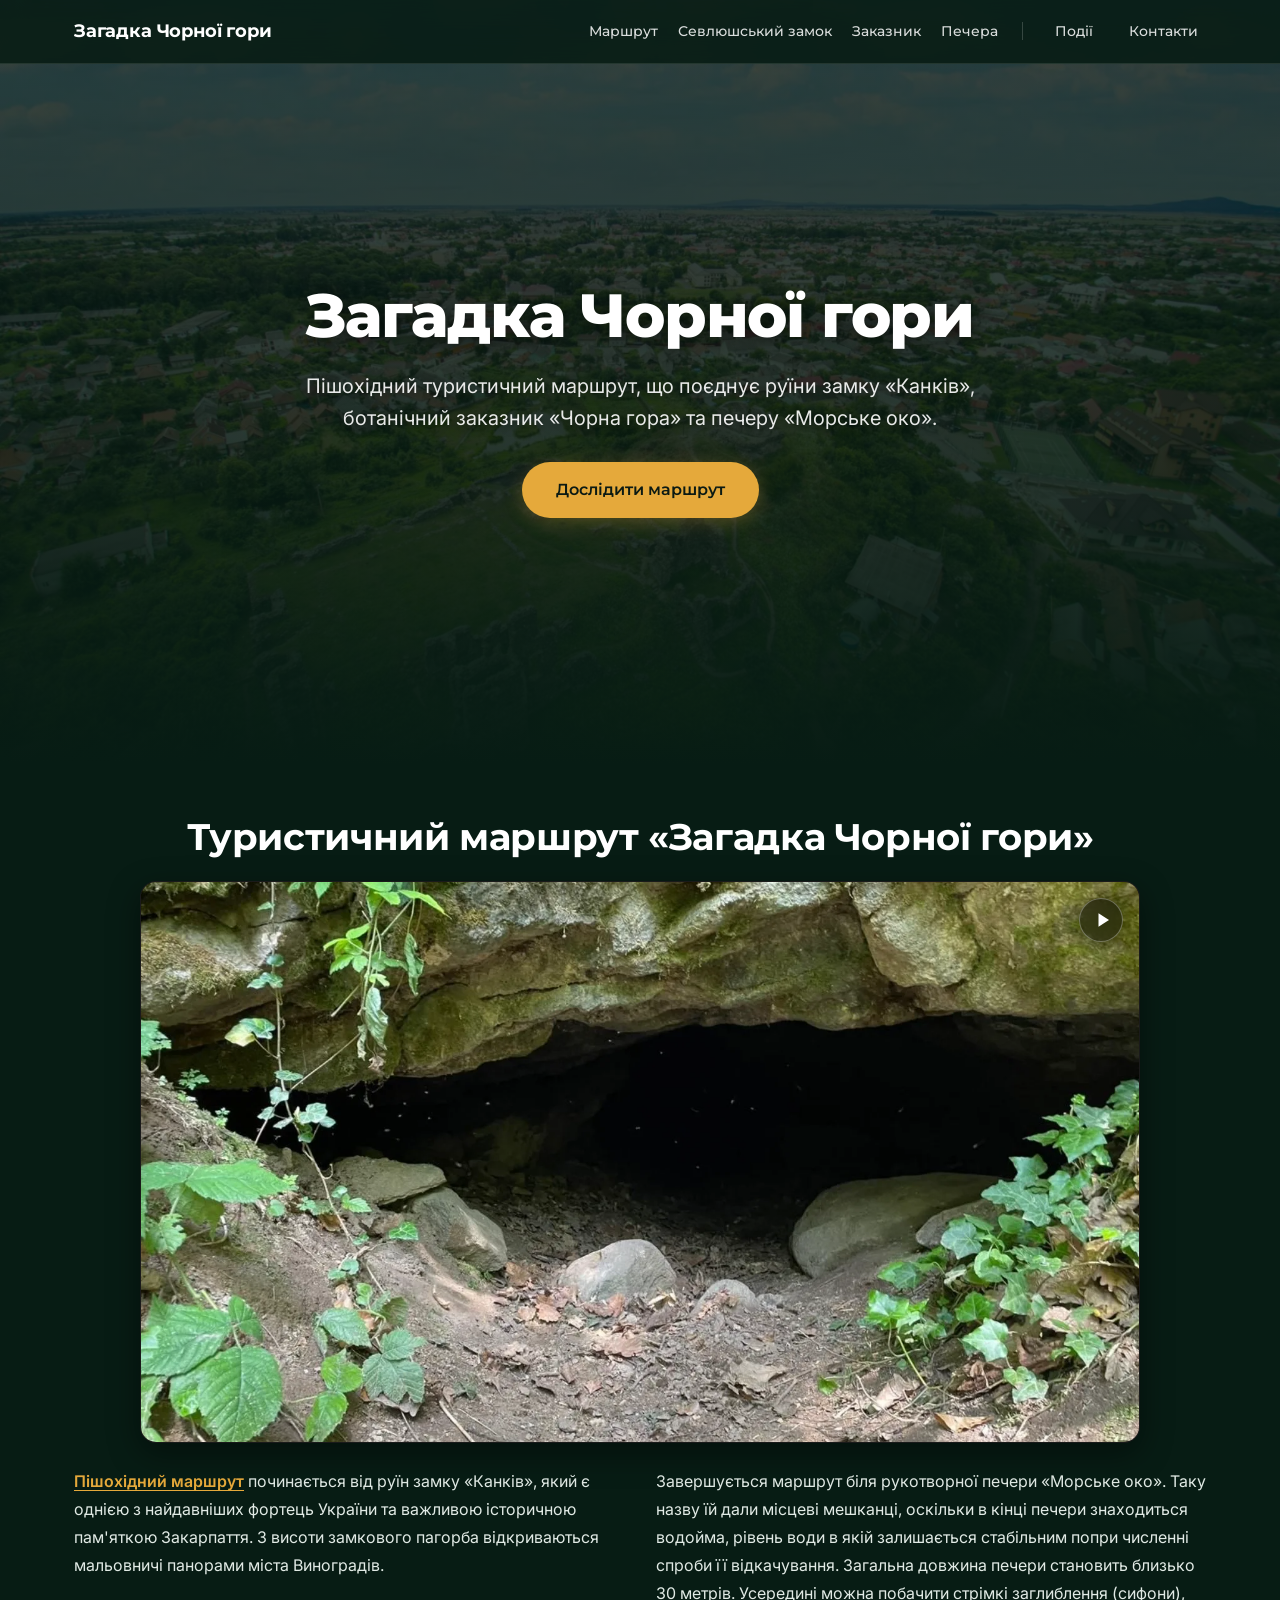
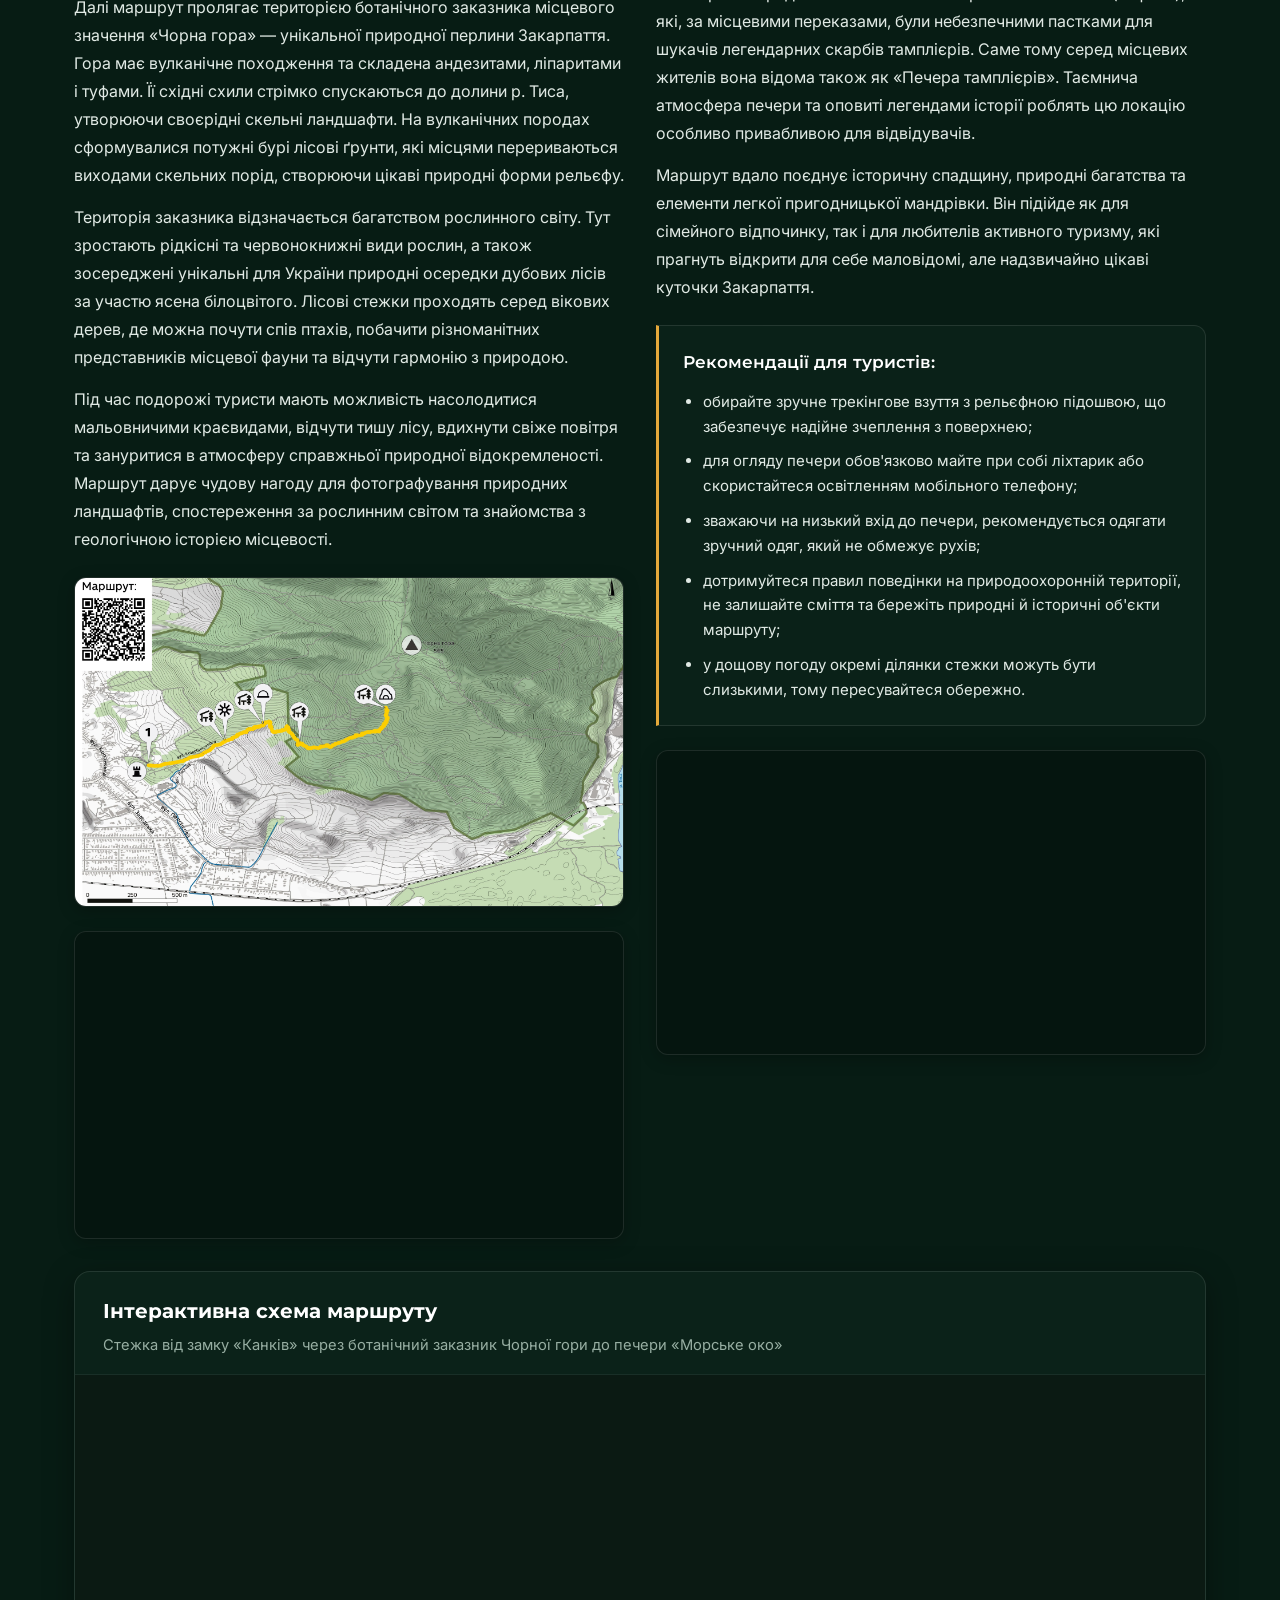
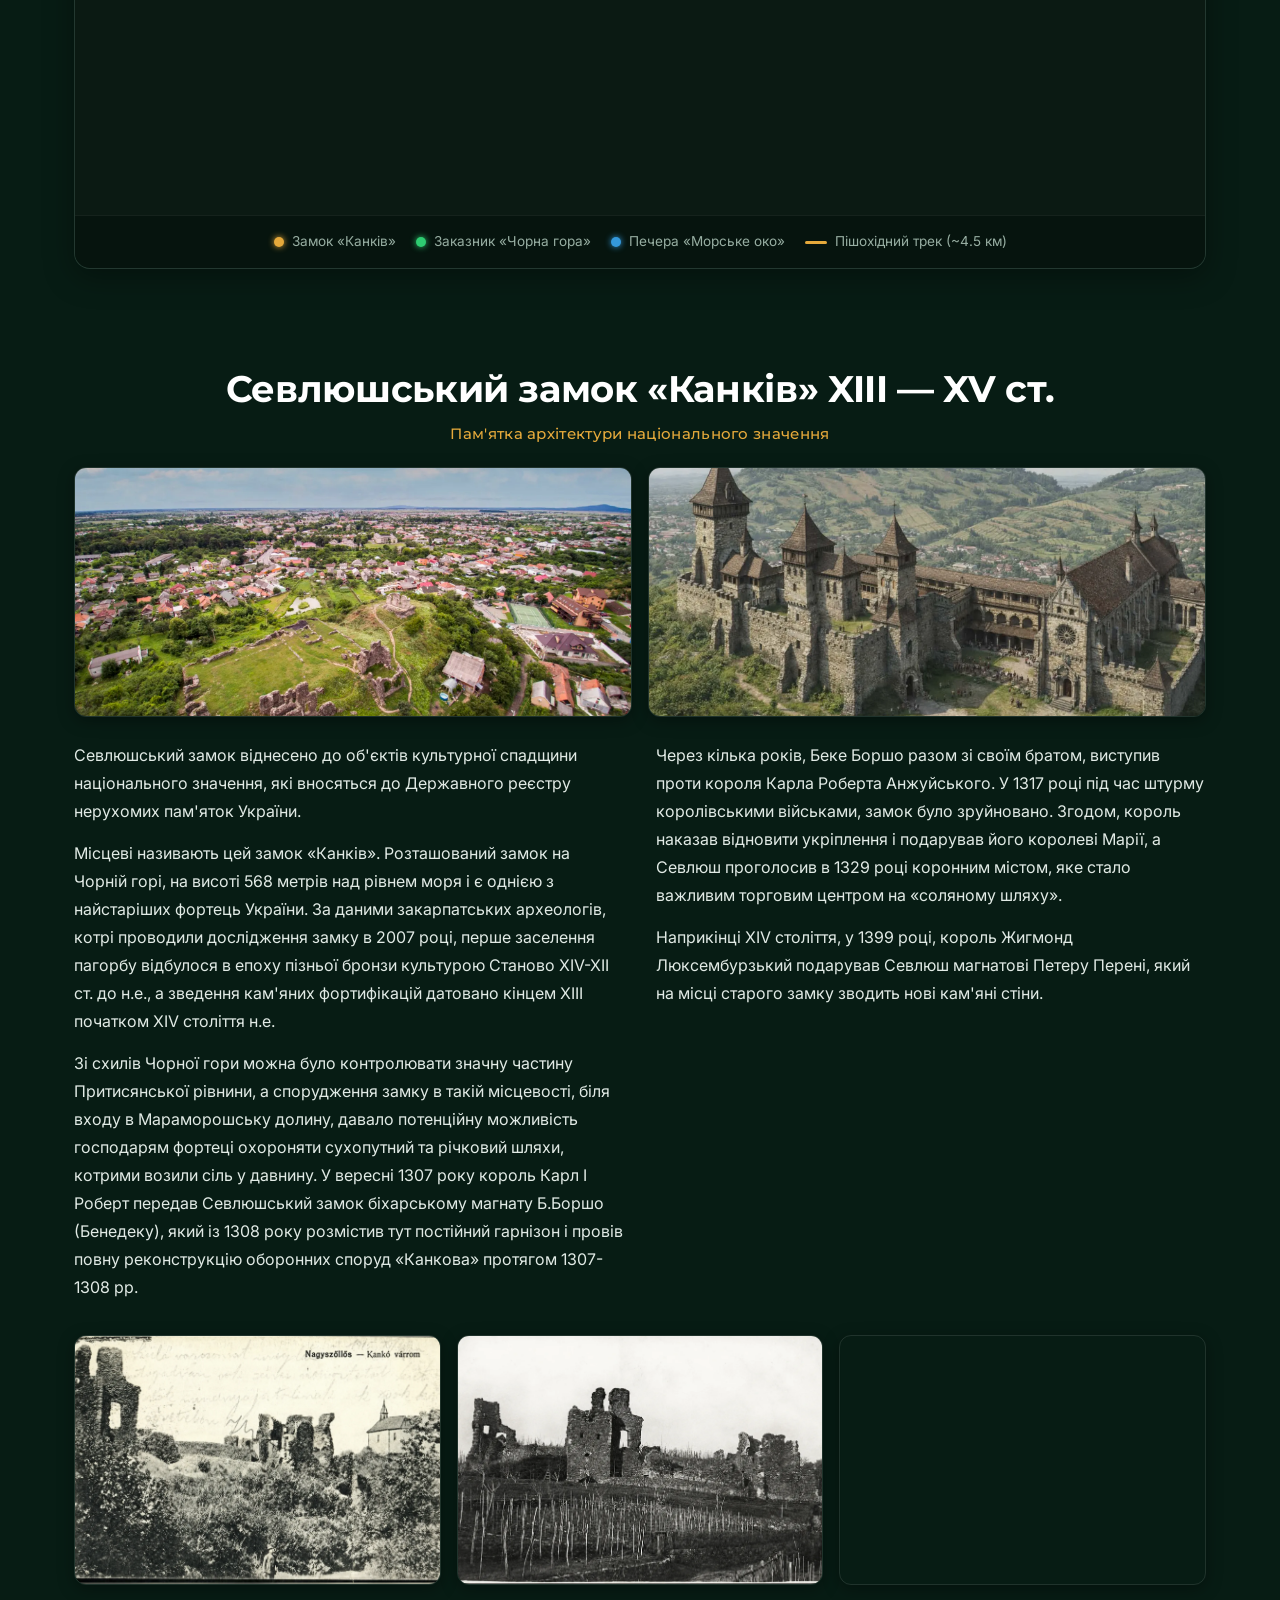
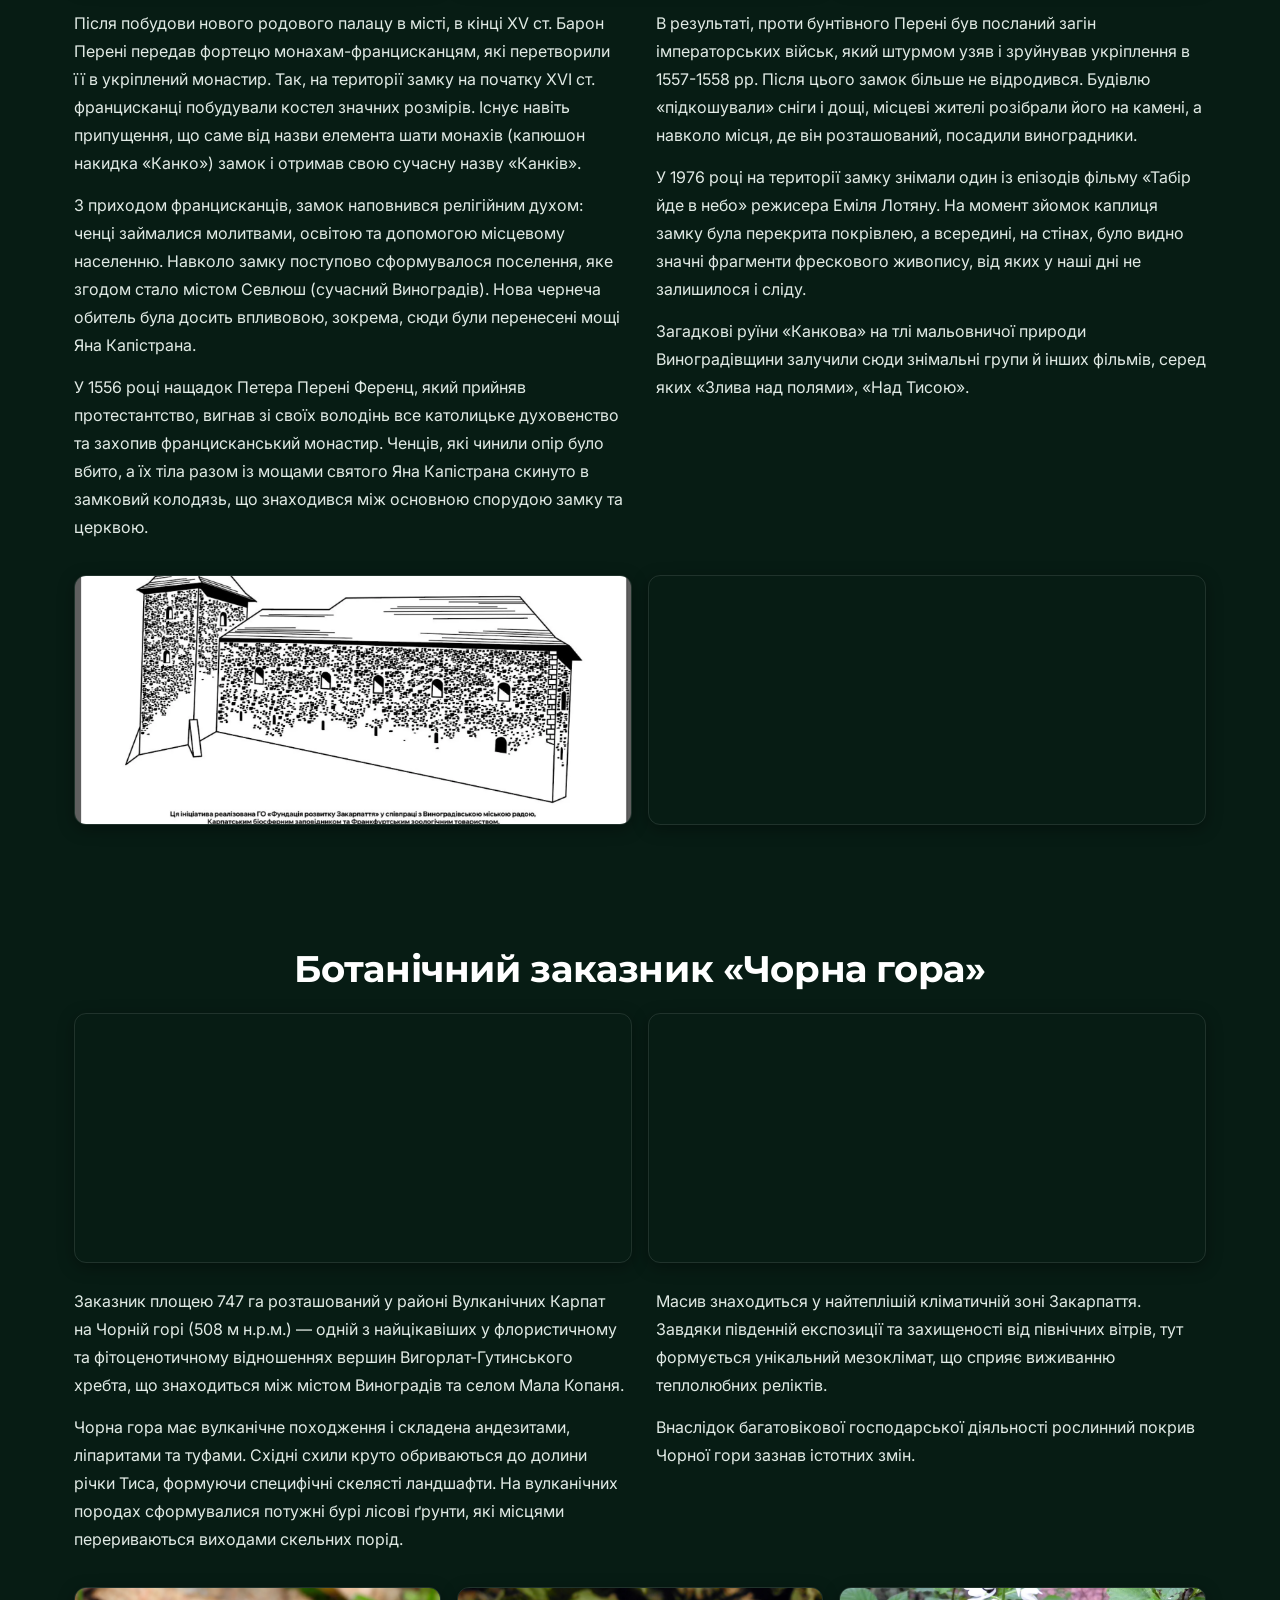
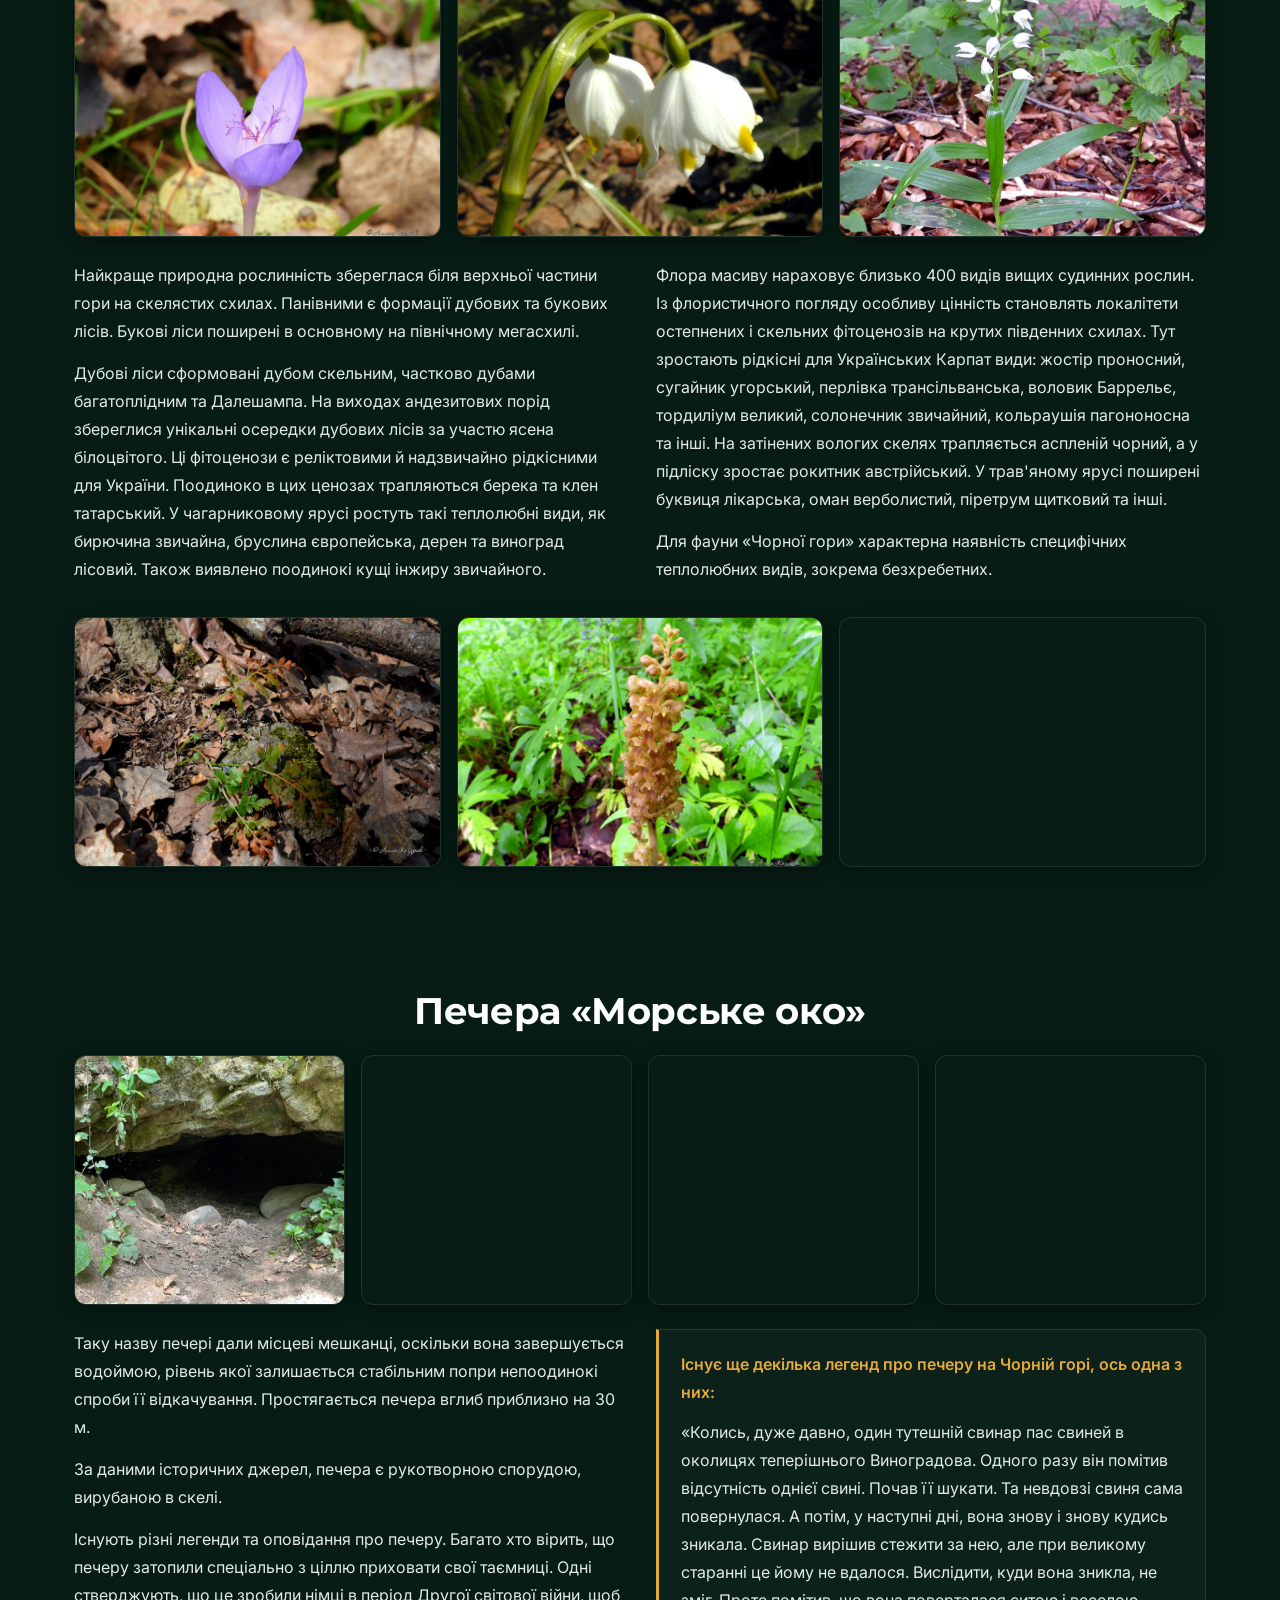
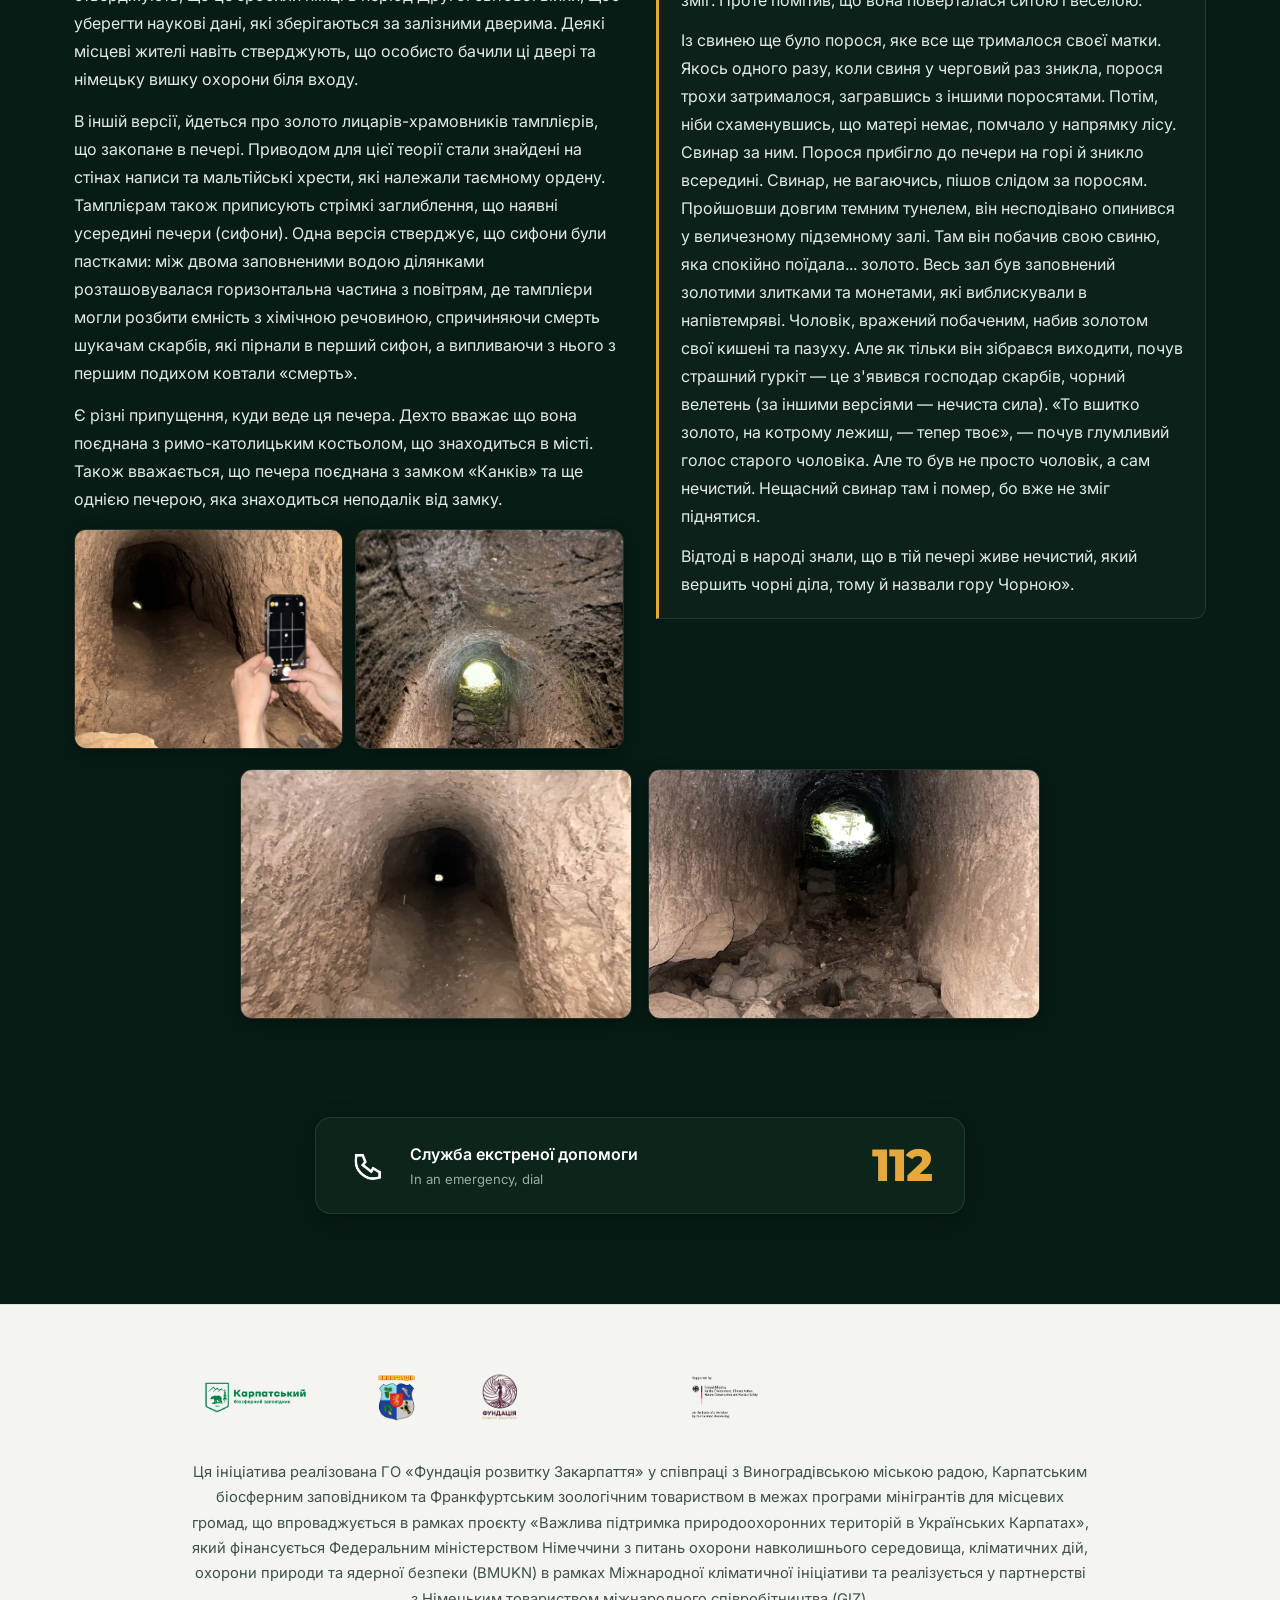
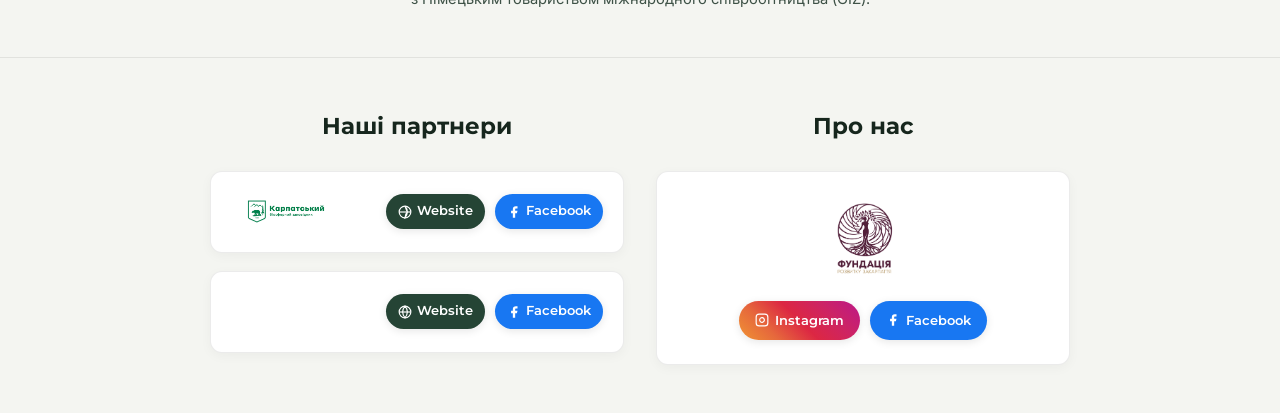
==== commit cb63f9e9: "fixed burger button" ====
--- a/index.html
+++ b/index.html
@@ -6,7 +6,7 @@
     <meta name="viewport" content="width=device-width, initial-scale=1.0">
     <meta name="referrer" content="strict-origin-when-cross-origin">
     <title>Загадка Чорної гори — Туристичний маршрут у Виноградові</title>
-    <link rel="shortcut icon" href="images/Маршрут.jpg" type="image/x-icon">
+    <link rel="shortcut icon" href="images/Маршрут.webp" type="image/webp">
 
     <!-- Google Fonts: Montserrat for titles, Inter for body text -->
     <link rel="preconnect" href="https://fonts.googleapis.com">
@@ -34,6 +34,9 @@
                 <a href="#castle" class="nav-item">Севлюшський замок</a>
                 <a href="#reserve" class="nav-item">Заказник</a>
                 <a href="#cave" class="nav-item">Печера</a>
+                <span class="desktop-nav-divider" aria-hidden="true"></span>
+                <a href="events.html" class="nav-item nav-pill-btn">Події</a>
+                <a href="contacts.html" class="nav-item nav-pill-btn">Контакти</a>
             </nav>
 
             <button class="hamburger-btn" id="hamburger-btn" aria-label="Відкрити меню" aria-expanded="false">
@@ -42,17 +45,22 @@
                 <span class="hamburger-line"></span>
             </button>
         </div>
-
-        <!-- Lightweight Mobile Navigation Drawer -->
-        <div class="mobile-drawer" id="mobile-drawer" aria-hidden="true">
-            <nav class="mobile-nav">
-                <a href="#route" class="mobile-nav-item">Маршрут</a>
-                <a href="#castle" class="mobile-nav-item">Севлюшський замок</a>
-                <a href="#reserve" class="mobile-nav-item">Заказник</a>
-                <a href="#cave" class="mobile-nav-item">Печера</a>
-            </nav>
-        </div>
     </header>
+
+    <!-- Mobile Navigation Drawer -->
+    <div class="mobile-drawer" id="mobile-drawer" aria-hidden="true">
+        <nav class="mobile-nav">
+            <a href="#route" class="mobile-nav-item">Маршрут</a>
+            <a href="#castle" class="mobile-nav-item">Севлюшський замок</a>
+            <a href="#reserve" class="mobile-nav-item">Заказник</a>
+            <a href="#cave" class="mobile-nav-item">Печера</a>
+
+            <div class="mobile-nav-divider"></div>
+
+            <a href="events.html" class="mobile-nav-item">Події</a>
+            <a href="contacts.html" class="mobile-nav-item">Контакти</a>
+        </nav>
+    </div>
 
     <main>
         <!-- Hero Section (First Screen) -->
@@ -62,7 +70,8 @@
 
             <div class="hero-container">
                 <h1 class="hero-title">Загадка Чорної гори</h1>
-                <p class="hero-subtitle">Пішохідний туристичний маршрут, що поєднує руїни замку «Канків», ботанічний заказник «Чорна гора» та печеру «Морське око».</p>
+                <p class="hero-subtitle">Пішохідний туристичний маршрут, що поєднує руїни замку «Канків», ботанічний
+                    заказник «Чорна гора» та печеру «Морське&nbsp;око».</p>
                 <div class="hero-actions">
                     <a href="#route" class="btn btn-hero">Дослідити маршрут</a>
                 </div>
@@ -78,7 +87,7 @@
                 <div class="cave-video-container" id="cave-video-trigger" role="button" tabindex="0"
                     aria-label="Дивитися повне відео маршруту (4K)">
                     <video id="cave-preview-video" class="cave-inline-video" autoplay muted loop playsinline
-                        preload="auto" poster="images/печера/p1.jpg">
+                        preload="auto" poster="images/печера/p1.webp">
                         <source src="images/печера/pecheravid.mp4" type="video/mp4">
                         Ваш браузер не підтримує відтворення відео.
                     </video>
@@ -114,12 +123,13 @@
                             рослинним світом та знайомства з геологічною історією місцевості.</p>
 
                         <div class="route-graphic-card">
-                            <img class="route-graphic-img zoomable" src="images/Маршрут.jpg"
-                                alt="Карта маршруту «Загадка Чорної гори»" loading="lazy">
+                            <img class="route-graphic-img zoomable" src="images/Маршрут.webp"
+                                alt="Карта маршруту «Загадка Чорної гори»" width="3829" height="2292" loading="lazy"
+                                decoding="async">
                         </div>
                         <div class="route-graphic-card">
-                            <img class="route-graphic-img zoomable" src="images/Умовні_позначення.png"
-                                alt="Умовні позначення" loading="lazy">
+                            <img class="route-graphic-img zoomable" src="images/Умовні_позначення.webp"
+                                alt="Умовні позначення" width="2805" height="1562" loading="lazy" decoding="async">
                         </div>
                     </div>
 
@@ -152,8 +162,8 @@
                         </div>
 
                         <div class="route-graphic-card">
-                            <img class="route-graphic-img zoomable" src="images/Профіль_висот.png" alt="Профіль висот"
-                                loading="lazy">
+                            <img class="route-graphic-img zoomable" src="images/Профіль_висот.webp" alt="Профіль висот"
+                                width="2818" height="1562" loading="lazy" decoding="async">
                         </div>
                     </div>
                 </div>
@@ -186,10 +196,12 @@
 
                 <!-- Castle Photos Block 1 (Overview & Reconstruction) -->
                 <div class="editorial-photo-grid grid-cols-2">
-                    <img src="images/замок/замок з висоти.jpg" alt="Севлюшський замок «Канків» з висоти пташиного польоту"
-                        class="editorial-grid-photo" data-gallery="castle" data-index="0" loading="lazy">
-                    <img src="images/замок/зпроектований уявний вигляд замку.jpg" alt="Архітектурна реконструкція укріплень"
-                        class="editorial-grid-photo" data-gallery="castle" data-index="1" loading="lazy">
+                    <img src="images/замок/замок з висоти.webp"
+                        alt="Севлюшський замок «Канків» з висоти пташиного польоту" class="editorial-grid-photo"
+                        data-gallery="castle" data-index="0" loading="lazy" decoding="async">
+                    <img src="images/замок/зпроектований уявний вигляд замку.webp"
+                        alt="Архітектурна реконструкція укріплень" class="editorial-grid-photo" data-gallery="castle"
+                        data-index="1" loading="lazy" decoding="async">
                 </div>
 
                 <div class="text-columns">
@@ -222,12 +234,15 @@
 
                 <!-- Castle Photos Block 2 (Historical Archives & Sketches) -->
                 <div class="editorial-photo-grid grid-cols-3">
-                    <img src="images/замок/архівне фото замку.png" alt="Архівне фото замку «Канків»"
-                        class="editorial-grid-photo" data-gallery="castle" data-index="2" loading="lazy">
-                    <img src="images/замок/архівне фото замку2.png" alt="Історичний вигляд замкових мурів"
-                        class="editorial-grid-photo" data-gallery="castle" data-index="3" loading="lazy">
-                    <img src="images/замок/ескіз уявного вигляду замку.png" alt="Ескіз уявного первісного вигляду замку"
-                        class="editorial-grid-photo" data-gallery="castle" data-index="4" loading="lazy">
+                    <img src="images/замок/архівне фото замку.webp" alt="Архівне фото замку «Канків»"
+                        class="editorial-grid-photo" data-gallery="castle" data-index="2" loading="lazy"
+                        decoding="async">
+                    <img src="images/замок/архівне фото замку2.webp" alt="Історичний вигляд замкових мурів"
+                        class="editorial-grid-photo" data-gallery="castle" data-index="3" loading="lazy"
+                        decoding="async">
+                    <img src="images/замок/ескіз уявного вигляду замку.webp"
+                        alt="Ескіз уявного первісного вигляду замку" class="editorial-grid-photo" data-gallery="castle"
+                        data-index="4" loading="lazy" decoding="async">
                 </div>
 
                 <div class="text-columns">
@@ -263,10 +278,11 @@
 
                 <!-- Castle Photos Block 3 (Visualization & Chapel) -->
                 <div class="editorial-photo-grid grid-cols-2">
-                    <img src="images/замок/Візуалізація.jpg" alt="Візуалізація реконструкції замку «Канків»"
-                        class="editorial-grid-photo" data-gallery="castle" data-index="5" loading="lazy">
-                    <img src="images/замок/Капличка.png" alt="Замкова капличка"
-                        class="editorial-grid-photo" data-gallery="castle" data-index="6" loading="lazy">
+                    <img src="images/замок/Візуалізація.webp" alt="Візуалізація реконструкції замку «Канків»"
+                        class="editorial-grid-photo" data-gallery="castle" data-index="5" loading="lazy"
+                        decoding="async">
+                    <img src="images/замок/Капличка.webp" alt="Замкова капличка" class="editorial-grid-photo"
+                        data-gallery="castle" data-index="6" loading="lazy" decoding="async">
                 </div>
             </div>
         </section>
@@ -278,11 +294,12 @@
 
                 <!-- Reserve Photos Block 1 (Landscape & Volcanic Rocks) -->
                 <div class="editorial-photo-grid grid-cols-2">
-                    <img src="images/заказник/місто та заказник.jpg" alt="Ботанічний заказник «Чорна гора» та панорама міста"
-                        class="editorial-grid-photo" data-gallery="reserve" data-index="0" loading="lazy">
-                    <img src="images/заказник/Відслонення виходу вулканічних порід - андезити, ліпарити, туфи.jpeg"
-                        alt="Скельні виходи вулканічних порід (андезити, ліпарити, туфи)"
-                        class="editorial-grid-photo" data-gallery="reserve" data-index="1" loading="lazy">
+                    <img src="images/заказник/Chorna_Hora_(Wynohradiw).webp"
+                        alt="Ботанічний заказник «Чорна гора» та панорама міста" class="editorial-grid-photo"
+                        data-gallery="reserve" data-index="0" loading="lazy" decoding="async">
+                    <img src="images/заказник/Відслонення виходу вулканічних порід - андезити, ліпарити, туфи.webp"
+                        alt="Скельні виходи вулканічних порід (андезити, ліпарити, туфи)" class="editorial-grid-photo"
+                        data-gallery="reserve" data-index="1" loading="lazy" decoding="async">
                 </div>
 
                 <div class="text-columns">
@@ -307,12 +324,15 @@
 
                 <!-- Reserve Photos Block 2 (Spring Flora) -->
                 <div class="editorial-photo-grid grid-cols-3">
-                    <img src="images/заказник/Шафран банатського.jpeg" alt="Шафран банатський (Crocus banaticus)"
-                        class="editorial-grid-photo" data-gallery="reserve" data-index="2" loading="lazy">
-                    <img src="images/заказник/Білоцвіт весняний.jpeg" alt="Білоцвіт весняний (Leucojum vernum)"
-                        class="editorial-grid-photo" data-gallery="reserve" data-index="3" loading="lazy">
-                    <img src="images/заказник/Булатка довголиста.jpeg" alt="Булатка довголиста (Cephalanthera longifolia)"
-                        class="editorial-grid-photo" data-gallery="reserve" data-index="4" loading="lazy">
+                    <img src="images/заказник/Шафран банатського.webp" alt="Шафран банатський (Crocus banaticus)"
+                        class="editorial-grid-photo" data-gallery="reserve" data-index="2" loading="lazy"
+                        decoding="async">
+                    <img src="images/заказник/Білоцвіт весняний.webp" alt="Білоцвіт весняний (Leucojum vernum)"
+                        class="editorial-grid-photo" data-gallery="reserve" data-index="3" loading="lazy"
+                        decoding="async">
+                    <img src="images/заказник/Булатка довголиста.webp"
+                        alt="Булатка довголиста (Cephalanthera longifolia)" class="editorial-grid-photo"
+                        data-gallery="reserve" data-index="4" loading="lazy" decoding="async">
                 </div>
 
                 <div class="text-columns">
@@ -343,12 +363,15 @@
 
                 <!-- Reserve Photos Block 3 (Rare Plants & Rock Ferns) -->
                 <div class="editorial-photo-grid grid-cols-3">
-                    <img src="images/заказник/Аспленій чорний.jpeg" alt="Аспленій чорний (Asplenium adiantum-nigrum)"
-                        class="editorial-grid-photo" data-gallery="reserve" data-index="5" loading="lazy">
-                    <img src="images/заказник/Гніздівка звичайна.jpeg" alt="Гніздівка звичайна (Neottia nidus-avis)"
-                        class="editorial-grid-photo" data-gallery="reserve" data-index="6" loading="lazy">
-                    <img src="images/заказник/Сугайник угорський.jpeg" alt="Сугайник угорський (Doronicum hungaricum)"
-                        class="editorial-grid-photo" data-gallery="reserve" data-index="7" loading="lazy">
+                    <img src="images/заказник/Аспленій чорний.webp" alt="Аспленій чорний (Asplenium adiantum-nigrum)"
+                        class="editorial-grid-photo" data-gallery="reserve" data-index="5" loading="lazy"
+                        decoding="async">
+                    <img src="images/заказник/Гніздівка звичайна.webp" alt="Гніздівка звичайна (Neottia nidus-avis)"
+                        class="editorial-grid-photo" data-gallery="reserve" data-index="6" loading="lazy"
+                        decoding="async">
+                    <img src="images/заказник/Сугайник угорський.webp" alt="Сугайник угорський (Doronicum hungaricum)"
+                        class="editorial-grid-photo" data-gallery="reserve" data-index="7" loading="lazy"
+                        decoding="async">
                 </div>
             </div>
         </section>
@@ -358,33 +381,30 @@
             <div class="container">
                 <h2 class="section-title">Печера «Морське око»</h2>
 
-                <!-- Cave Photos Block 1 (Entrance & Lake) -->
-                <div class="editorial-photo-grid grid-cols-2">
-                    <img src="images/печера/p1.jpg" alt="Вхід до скельної печери «Морське око»"
-                        class="editorial-grid-photo" data-gallery="cave" data-index="0" loading="lazy">
-                    <img src="images/печера/p2.jpg" alt="Підземна водойма в печері «Морське око»"
-                        class="editorial-grid-photo" data-gallery="cave" data-index="1" loading="lazy">
-                </div>
-
+                <!-- Cave Photos Block 1 (Entrance, Lake & Underground Arches) -->
+                <div class="editorial-photo-grid grid-cols-4">
+                    <img src="images/печера/p1.webp" alt="Вхід до скельної печери «Морське око»"
+                        class="editorial-grid-photo" data-gallery="cave" data-index="0" loading="lazy" decoding="async">
+                    <img src="images/печера/p2.webp" alt="Підземна водойма в печері «Морське око»"
+                        class="editorial-grid-photo" data-gallery="cave" data-index="1" loading="lazy" decoding="async">
+                    <img src="images/печера/p3.webp" alt="Скельні склепіння підземелля" class="editorial-grid-photo"
+                        data-gallery="cave" data-index="2" loading="lazy" decoding="async">
+                    <img src="images/печера/p4.webp" alt="Внутрішній кам’яний коридор печери"
+                        class="editorial-grid-photo" data-gallery="cave" data-index="3" loading="lazy" decoding="async">
+                </div>
+
+                <!-- Balanced 2-Column Block -->
                 <div class="text-columns">
                     <div class="text-col">
                         <p>Таку назву печері дали місцеві мешканці, оскільки вона завершується водоймою, рівень якої
                             залишається стабільним попри непоодинокі спроби її відкачування. Простягається печера вглиб
                             приблизно на 30 м.</p>
                         <p>За даними історичних джерел, печера є рукотворною спорудою, вирубаною в скелі.</p>
-                    </div>
-
-                    <div class="text-col">
                         <p>Існують різні легенди та оповідання про печеру. Багато хто вірить, що печеру затопили
                             спеціально з ціллю приховати свої таємниці. Одні стверджують, що це зробили німці в період
                             Другої світової війни, щоб уберегти наукові дані, які зберігаються за залізними дверима.
                             Деякі місцеві жителі навіть стверджують, що особисто бачили ці двері та німецьку вишку
                             охорони біля входу.</p>
-                    </div>
-                </div>
-
-                <div class="text-columns">
-                    <div class="text-col">
                         <p>В іншій версії, йдеться про золото лицарів-храмовників тамплієрів, що закопане в печері.
                             Приводом для цієї теорії стали знайдені на стінах написи та мальтійські хрести, які належали
                             таємному ордену. Тамплієрам також приписують стрімкі заглиблення, що наявні усередині печери
@@ -396,12 +416,14 @@
                             костьолом, що знаходиться в місті. Також вважається, що печера поєднана з замком «Канків» та
                             ще однією печерою, яка знаходиться неподалік від замку.</p>
 
-                        <!-- Cave Photos Block 2 (Fills the left column to balance the tall legend box) -->
-                        <div class="col-photo-pair">
-                            <img src="images/печера/p3.jpg" alt="Скельні склепіння підземелля"
-                                class="editorial-grid-photo" data-gallery="cave" data-index="2" loading="lazy">
-                            <img src="images/печера/p4.jpg" alt="Внутрішній кам’яний коридор печери"
-                                class="editorial-grid-photo" data-gallery="cave" data-index="3" loading="lazy">
+                        <!-- First 2 cave photos moved from bottom row, side-by-side pair -->
+                        <div class="cave-col-photos">
+                            <img src="images/печера/IMG_6169 1.webp" alt="Дослідження кам’яних галерей печери"
+                                class="editorial-grid-photo" data-gallery="cave" data-index="4" loading="lazy"
+                                decoding="async">
+                            <img src="images/печера/IMG_6185 1.webp" alt="Скельний прохід у підземеллі"
+                                class="editorial-grid-photo" data-gallery="cave" data-index="5" loading="lazy"
+                                decoding="async">
                         </div>
                     </div>
 
@@ -432,16 +454,12 @@
                     </div>
                 </div>
 
-                <!-- Cave Photos Block 3 (Underground Exploration Grid) -->
-                <div class="editorial-photo-grid grid-cols-4">
-                    <img src="images/печера/IMG_6169 1.png" alt="Дослідження кам’яних галерей печери"
-                        class="editorial-grid-photo" data-gallery="cave" data-index="4" loading="lazy">
-                    <img src="images/печера/IMG_6185 1.png" alt="Скельний прохід у підземеллі"
-                        class="editorial-grid-photo" data-gallery="cave" data-index="5" loading="lazy">
-                    <img src="images/печера/IMG_7290 1.png" alt="Таємничі гроти печери"
-                        class="editorial-grid-photo" data-gallery="cave" data-index="6" loading="lazy">
-                    <img src="images/печера/IMG_7306 1.png" alt="Скельні породи підземного тунелю"
-                        class="editorial-grid-photo" data-gallery="cave" data-index="7" loading="lazy">
+                <!-- Remaining 2 photos neatly below the 2-column block (centered) -->
+                <div class="editorial-photo-grid grid-cols-2 cave-bottom-grid">
+                    <img src="images/печера/IMG_7290 1.webp" alt="Таємничі гроти печери" class="editorial-grid-photo"
+                        data-gallery="cave" data-index="6" loading="lazy" decoding="async">
+                    <img src="images/печера/IMG_7306 1.webp" alt="Скельні породи підземного тунелю"
+                        class="editorial-grid-photo" data-gallery="cave" data-index="7" loading="lazy" decoding="async">
                 </div>
             </div>
         </section>
@@ -450,7 +468,8 @@
         <section class="emergency-section">
             <div class="container">
                 <div class="emergency-box">
-                    <img src="images/phone.png" alt="Phone" class="emergency-icon">
+                    <img src="images/phone.webp" alt="Phone" class="emergency-icon" width="38" height="38"
+                        loading="lazy" decoding="async">
                     <div class="emergency-text">
                         <span class="emergency-ua">Служба екстреної допомоги</span>
                         <span class="emergency-en">In an emergency, dial</span>
@@ -465,25 +484,27 @@
             <div class="container banner-container">
                 <ul class="banner-logos">
                     <li class="banner-logo-item">
-                        <img src="images/Карпатськаий_заповідник.png" alt="Карпатський заповідник" loading="lazy">
+                        <img src="images/Карпатськаий_заповідник.webp" alt="Карпатський заповідник" loading="lazy"
+                            decoding="async">
                     </li>
                     <li class="banner-logo-item">
-                        <img src="images/Герб_Виноградів 1.png" alt="Герб Виноградова" loading="lazy">
+                        <img src="images/Герб_Виноградів 1.webp" alt="Герб Виноградова" loading="lazy" decoding="async">
                     </li>
                     <li class="banner-logo-item">
-                        <img src="images/лого ФУндації пнг.png" alt="ГО Фундація розвитку Закарпаття" loading="lazy">
+                        <img src="images/лого ФУндації пнг.webp" alt="ГО Фундація розвитку Закарпаття" loading="lazy"
+                            decoding="async">
                     </li>
                     <li class="banner-logo-item">
-                        <img src="images/zgf_logo.png" alt="ZGF" loading="lazy">
+                        <img src="images/zgf_logo.webp" alt="ZGF" loading="lazy" decoding="async">
                     </li>
                     <li class="banner-logo-item">
-                        <img src="images/fmfte_logo.png" alt="FMFTE" loading="lazy">
+                        <img src="images/fmfte_logo.webp" alt="FMFTE" loading="lazy" decoding="async">
                     </li>
                     <li class="banner-logo-item">
-                        <img src="images/IKI_logo.png" alt="IKI" loading="lazy">
+                        <img src="images/IKI_logo.webp" alt="IKI" loading="lazy" decoding="async">
                     </li>
                     <li class="banner-logo-item">
-                        <img src="images/GIZ_logo.png" alt="GIZ" loading="lazy">
+                        <img src="images/GIZ_logo.webp" alt="GIZ" loading="lazy" decoding="async">
                     </li>
                 </ul>
 
@@ -509,8 +530,9 @@
                         <div class="partner-cards-list">
                             <div class="partner-card">
                                 <div class="partner-logo-box">
-                                    <img src="images/Карпатськаий_заповідник.png"
-                                        alt="Карпатський біосферний заповідник" class="partner-logo1" loading="lazy">
+                                    <img src="images/Карпатськаий_заповідник.webp"
+                                        alt="Карпатський біосферний заповідник" class="partner-logo1" loading="lazy"
+                                        decoding="async">
                                 </div>
                                 <div class="partner-pill-links">
                                     <a href="https://cbr.nature.org.ua/" target="_blank" rel="noopener noreferrer"
@@ -538,8 +560,8 @@
 
                             <div class="partner-card">
                                 <div class="partner-logo-box">
-                                    <img src="images/zgf_logo.png" alt="Zoologische Gesellschaft Frankfurt"
-                                        class="partner-logo" loading="lazy">
+                                    <img src="images/zgf_logo.webp" alt="Zoologische Gesellschaft Frankfurt"
+                                        class="partner-logo" loading="lazy" decoding="async">
                                 </div>
                                 <div class="partner-pill-links">
                                     <a href="https://fzs.org/" target="_blank" rel="noopener noreferrer"
@@ -571,8 +593,8 @@
                     <div class="about-block">
                         <h2 class="col-section-title">Про нас</h2>
                         <div class="about-card-inner">
-                            <img src="images/лого ФУндації пнг.png" alt="Фундація розвитку Закарпаття"
-                                class="about-logo" loading="lazy">
+                            <img src="images/лого ФУндації пнг.webp" alt="Фундація розвитку Закарпаття"
+                                class="about-logo" loading="lazy" decoding="async">
                             <div class="about-pill-links">
                                 <a href="https://www.instagram.com/foundation.2023?utm_source=ig_web_button_share_sheet&stkn=ZDNlZDc0MzIxNw=="
                                     target="_blank" rel="noopener noreferrer" class="btn-pill btn-instagram">
@@ -607,7 +629,7 @@
         <button class="lightbox-arrow lightbox-prev" id="lightbox-prev" aria-label="Попереднє фото">&#10094;</button>
 
         <div class="lightbox-content">
-            <img class="lightbox-img" id="lightbox-img" src="" alt="">
+            <img class="lightbox-img" id="lightbox-img" src="" alt="" decoding="async">
             <div class="lightbox-meta" id="lightbox-meta">
                 <span class="lightbox-caption" id="lightbox-caption"></span>
                 <span class="lightbox-counter" id="lightbox-counter"></span>
--- a/style.css
+++ b/style.css
@@ -116,7 +116,7 @@
   left: 0;
   width: 100%;
   height: var(--header-height);
-  z-index: 1000;
+  z-index: 1001;
   background: rgba(7, 28, 20, 0.88);
   backdrop-filter: blur(14px);
   -webkit-backdrop-filter: blur(14px);
@@ -155,17 +155,18 @@
 .desktop-nav {
   display: flex;
   align-items: center;
-  gap: 28px;
+  gap: 20px;
 }
 
 .nav-item {
   font-family: var(--font-heading);
   font-size: 0.9rem;
   font-weight: 500;
-  color: var(--text-muted);
+  color: rgba(255, 255, 255, 0.85);
   position: relative;
   padding: 4px 0;
   transition: color var(--transition);
+  text-decoration: none;
 }
 
 .nav-item:hover {
@@ -187,6 +188,52 @@
   width: 100%;
 }
 
+.desktop-nav-divider {
+  display: inline-block;
+  width: 1px;
+  height: 18px;
+  background: rgba(255, 255, 255, 0.18);
+  margin: 0 4px;
+  flex-shrink: 0;
+}
+
+.nav-pill-btn {
+  background: transparent;
+  border: none;
+  border-radius: 0;
+  box-shadow: none;
+  padding: 0 8px;
+  color: rgba(255, 255, 255, 0.85);
+  font-family: var(--font-heading);
+  font-weight: 500;
+  font-size: 0.9rem;
+  white-space: nowrap;
+  transition: color var(--transition);
+}
+
+.nav-pill-btn:hover {
+  background: transparent;
+  border: none;
+  box-shadow: none;
+  transform: none;
+  color: var(--text-primary);
+}
+
+.nav-pill-btn::after {
+  content: '';
+  position: absolute;
+  bottom: 0;
+  left: 8px;
+  width: 0;
+  height: 2px;
+  background: var(--color-gold);
+  transition: width var(--transition);
+}
+
+.nav-pill-btn:hover::after {
+  width: calc(100% - 16px);
+}
+
 /* Clean Hamburger Button */
 .hamburger-btn {
   display: none;
@@ -194,38 +241,56 @@
   justify-content: center;
   align-items: center;
   gap: 5px;
-  width: 40px;
-  height: 40px;
+  width: 42px;
+  height: 42px;
   border-radius: var(--radius-sm);
-  background: rgba(255, 255, 255, 0.05);
+  background: rgba(255, 255, 255, 0.06);
   border: 1px solid var(--color-border);
-  padding: 8px;
+  padding: 9px;
+  cursor: pointer;
+  position: relative;
+  z-index: 1002;
+  transition: background 0.2s ease, border-color 0.2s ease;
+  -webkit-tap-highlight-color: transparent;
+}
+
+.hamburger-btn:hover,
+.hamburger-btn:focus-visible {
+  background: rgba(255, 255, 255, 0.12);
+  border-color: rgba(229, 169, 59, 0.4);
 }
 
 .hamburger-line {
-  width: 20px;
+  width: 22px;
   height: 2px;
   background-color: var(--text-primary);
   border-radius: 2px;
-  transition: transform var(--transition), opacity var(--transition);
-}
-
-.hamburger-btn.is-active .hamburger-line:nth-child(1) {
+  transition: transform 0.25s cubic-bezier(0.4, 0, 0.2, 1), opacity 0.2s ease;
+  transform-origin: center;
+  pointer-events: none;
+}
+
+/* Transform to ✕ when open */
+.hamburger-btn.is-active .hamburger-line:nth-child(1),
+.hamburger-btn.active .hamburger-line:nth-child(1) {
   transform: translateY(7px) rotate(45deg);
 }
 
-.hamburger-btn.is-active .hamburger-line:nth-child(2) {
+.hamburger-btn.is-active .hamburger-line:nth-child(2),
+.hamburger-btn.active .hamburger-line:nth-child(2) {
   opacity: 0;
-}
-
-.hamburger-btn.is-active .hamburger-line:nth-child(3) {
+  transform: scaleX(0);
+}
+
+.hamburger-btn.is-active .hamburger-line:nth-child(3),
+.hamburger-btn.active .hamburger-line:nth-child(3) {
   transform: translateY(-7px) rotate(-45deg);
 }
 
 /* Mobile Header: positioned closer to the right margin */
 @media (max-width: 768px) {
   .header-inner {
-    padding: 0 14px;
+    padding: 0 16px;
   }
   .desktop-nav {
     display: none;
@@ -234,56 +299,85 @@
     display: flex;
     margin-right: -2px;
   }
-  .mobile-drawer {
-    display: block;
-  }
-}
-
-/* Mobile Drawer */
+}
+
+/* Mobile Drawer — Smooth slide down with clean frosted-glass background */
 .mobile-drawer {
-  display: none;
   position: fixed;
   top: var(--header-height);
   left: 0;
   width: 100%;
-  background: rgba(6, 22, 16, 0.98);
-  backdrop-filter: blur(20px);
-  -webkit-backdrop-filter: blur(20px);
-  border-bottom: 1px solid var(--color-border);
-  padding: 16px 14px 24px;
+  max-height: calc(100vh - var(--header-height));
+  overflow-y: auto;
+  background: rgba(10, 25, 18, 0.95);
+  backdrop-filter: blur(12px);
+  -webkit-backdrop-filter: blur(12px);
+  border-bottom: 1px solid rgba(255, 255, 255, 0.12);
+  box-shadow: 0 16px 36px rgba(0, 0, 0, 0.55);
+  padding: 24px;
+  z-index: 1000;
   opacity: 0;
   visibility: hidden;
-  transform: translateY(-8px);
-  transition: all var(--transition);
-}
-
-.mobile-drawer.is-open {
+  pointer-events: none;
+  transform: translateY(-12px);
+  transition: opacity 0.25s cubic-bezier(0.16, 1, 0.3, 1),
+              transform 0.25s cubic-bezier(0.16, 1, 0.3, 1),
+              visibility 0.25s ease;
+}
+
+.mobile-drawer.is-open,
+.mobile-drawer.active {
   opacity: 1;
   visibility: visible;
+  pointer-events: auto;
   transform: translateY(0);
 }
 
+@media (min-width: 769px) {
+  .mobile-drawer {
+    display: none !important;
+  }
+}
+
 .mobile-nav {
   display: flex;
   flex-direction: column;
-  gap: 8px;
+  gap: 0;
+  width: 100%;
 }
 
 .mobile-nav-item {
   font-family: var(--font-heading);
-  font-size: 1.05rem;
+  font-size: 18px;
   font-weight: 500;
-  color: var(--text-body);
-  padding: 12px 14px;
-  border-radius: var(--radius-sm);
-  background: rgba(255, 255, 255, 0.02);
-  border: 1px solid var(--color-border-subtle);
-}
-
-.mobile-nav-item:hover, .mobile-nav-item:active {
-  color: var(--color-gold);
-  background: rgba(229, 169, 59, 0.08);
-  border-color: rgba(229, 169, 59, 0.25);
+  color: rgba(255, 255, 255, 0.9);
+  background: transparent;
+  border: none;
+  box-shadow: none;
+  border-radius: 0;
+  display: block;
+  padding: 12px 0;
+  text-align: left;
+  text-decoration: none;
+  transition: opacity 0.2s ease;
+  -webkit-tap-highlight-color: transparent;
+}
+
+.mobile-nav-item:hover,
+.mobile-nav-item:active {
+  opacity: 0.8;
+  color: rgba(255, 255, 255, 0.9);
+  background: transparent;
+  border: none;
+  box-shadow: none;
+  transform: none;
+}
+
+/* Subtle delicate divider line between "Печера" and "Події" */
+.mobile-nav-divider {
+  border-top: 1px solid rgba(255, 255, 255, 0.12);
+  margin: 16px 0;
+  width: 100%;
 }
 
 /* ==========================================================================
@@ -306,7 +400,7 @@
   left: 0;
   width: 100%;
   height: 100%;
-  background-image: url('images/замок/замок з висоти.jpg');
+  background-image: url('images/замок/замок з висоти.webp');
   background-size: cover;
   background-position: center 40%;
   filter: brightness(0.68) saturate(1.1);
@@ -351,8 +445,9 @@
   font-weight: 400;
   line-height: 1.6;
   color: rgba(255, 255, 255, 0.9);
-  max-width: 660px;
-  margin: 0 auto 32px;
+  max-width: 740px;
+  margin: 16px auto 28px;
+  text-wrap: balance;
   text-shadow: 0 2px 10px rgba(0, 0, 0, 0.5);
 }
 
@@ -495,6 +590,7 @@
 .route-graphic-img {
   width: 100%;
   height: auto;
+  aspect-ratio: auto 16 / 10;
   display: block;
   cursor: zoom-in;
   transition: transform var(--transition);
@@ -682,6 +778,7 @@
   width: 100%;
   height: 250px;
   max-height: 320px;
+  aspect-ratio: 4 / 3;
   object-fit: cover;
   border-radius: 12px;
   cursor: pointer;
@@ -716,6 +813,7 @@
 }
 
 /* In-column compact photo pair (for balancing tall columns like Cave legend) */
+.cave-col-photos,
 .col-photo-pair {
   display: grid;
   grid-template-columns: 1fr 1fr;
@@ -723,8 +821,28 @@
   margin-top: 16px;
 }
 
+.cave-col-photos .editorial-grid-photo,
 .col-photo-pair .editorial-grid-photo {
-  height: 185px;
+  width: 100%;
+  height: 220px;
+  aspect-ratio: 4 / 3;
+  object-fit: cover;
+  border-radius: 12px;
+  cursor: pointer;
+  transition: transform 0.2s ease, border-color 0.2s ease, box-shadow 0.2s ease;
+}
+
+.cave-col-photos .editorial-grid-photo:hover,
+.col-photo-pair .editorial-grid-photo:hover {
+  transform: scale(1.02);
+  border-color: rgba(229, 169, 59, 0.5);
+  box-shadow: 0 8px 24px rgba(0, 0, 0, 0.5);
+}
+
+/* Cave bottom remaining 2 photos centered */
+.cave-bottom-grid {
+  max-width: 800px;
+  margin: 20px auto 0;
 }
 
 @media (max-width: 900px) {
@@ -734,21 +852,51 @@
   }
 }
 
+@media (max-width: 768px) {
+  .cave-col-photos,
+  .col-photo-pair {
+    grid-template-columns: 1fr 1fr;
+    gap: 10px;
+    margin-top: 14px;
+    margin-bottom: 16px;
+  }
+  .cave-col-photos .editorial-grid-photo,
+  .col-photo-pair .editorial-grid-photo {
+    height: 170px;
+    aspect-ratio: 4 / 3;
+  }
+  .cave-bottom-grid {
+    grid-template-columns: 1fr;
+    gap: 12px;
+    margin-top: 16px;
+  }
+}
+
 @media (max-width: 600px) {
   .editorial-photo-grid,
   .grid-cols-2,
   .grid-cols-3,
-  .grid-cols-4,
+  .grid-cols-4 {
+    grid-template-columns: 1fr;
+    gap: 12px;
+    margin: 16px 0 20px;
+  }
+  .editorial-grid-photo {
+    height: 220px;
+    aspect-ratio: 16 / 10;
+  }
+}
+
+@media (max-width: 480px) {
+  .cave-col-photos,
   .col-photo-pair {
     grid-template-columns: 1fr;
     gap: 12px;
-    margin: 16px 0 20px;
-  }
-  .editorial-grid-photo {
-    height: 220px;
-  }
+  }
+  .cave-col-photos .editorial-grid-photo,
   .col-photo-pair .editorial-grid-photo {
-    height: 200px;
+    height: 180px;
+    aspect-ratio: 16 / 10;
   }
 }
 
@@ -1021,6 +1169,7 @@
 .emergency-icon {
   width: 38px;
   height: 38px;
+  aspect-ratio: 1 / 1;
   object-fit: contain;
   flex-shrink: 0;
 }
@@ -1115,6 +1264,7 @@
   height: 54px;
   width: auto;
   max-width: 145px;
+  aspect-ratio: auto;
   object-fit: contain;
   filter: contrast(1.05);
   transition: transform var(--transition);
@@ -1193,6 +1343,7 @@
   max-height: 48px;
   width: auto;
   max-width: 100%;
+  aspect-ratio: auto;
   object-fit: contain;
 }
 
@@ -1200,6 +1351,7 @@
   max-height: 38px;
   width: auto;
   max-width: 100%;
+  aspect-ratio: auto;
   object-fit: contain;
 }
 
@@ -1242,6 +1394,7 @@
   height: 85px;
   width: auto;
   max-width: 180px;
+  aspect-ratio: auto;
   object-fit: contain;
 }
 
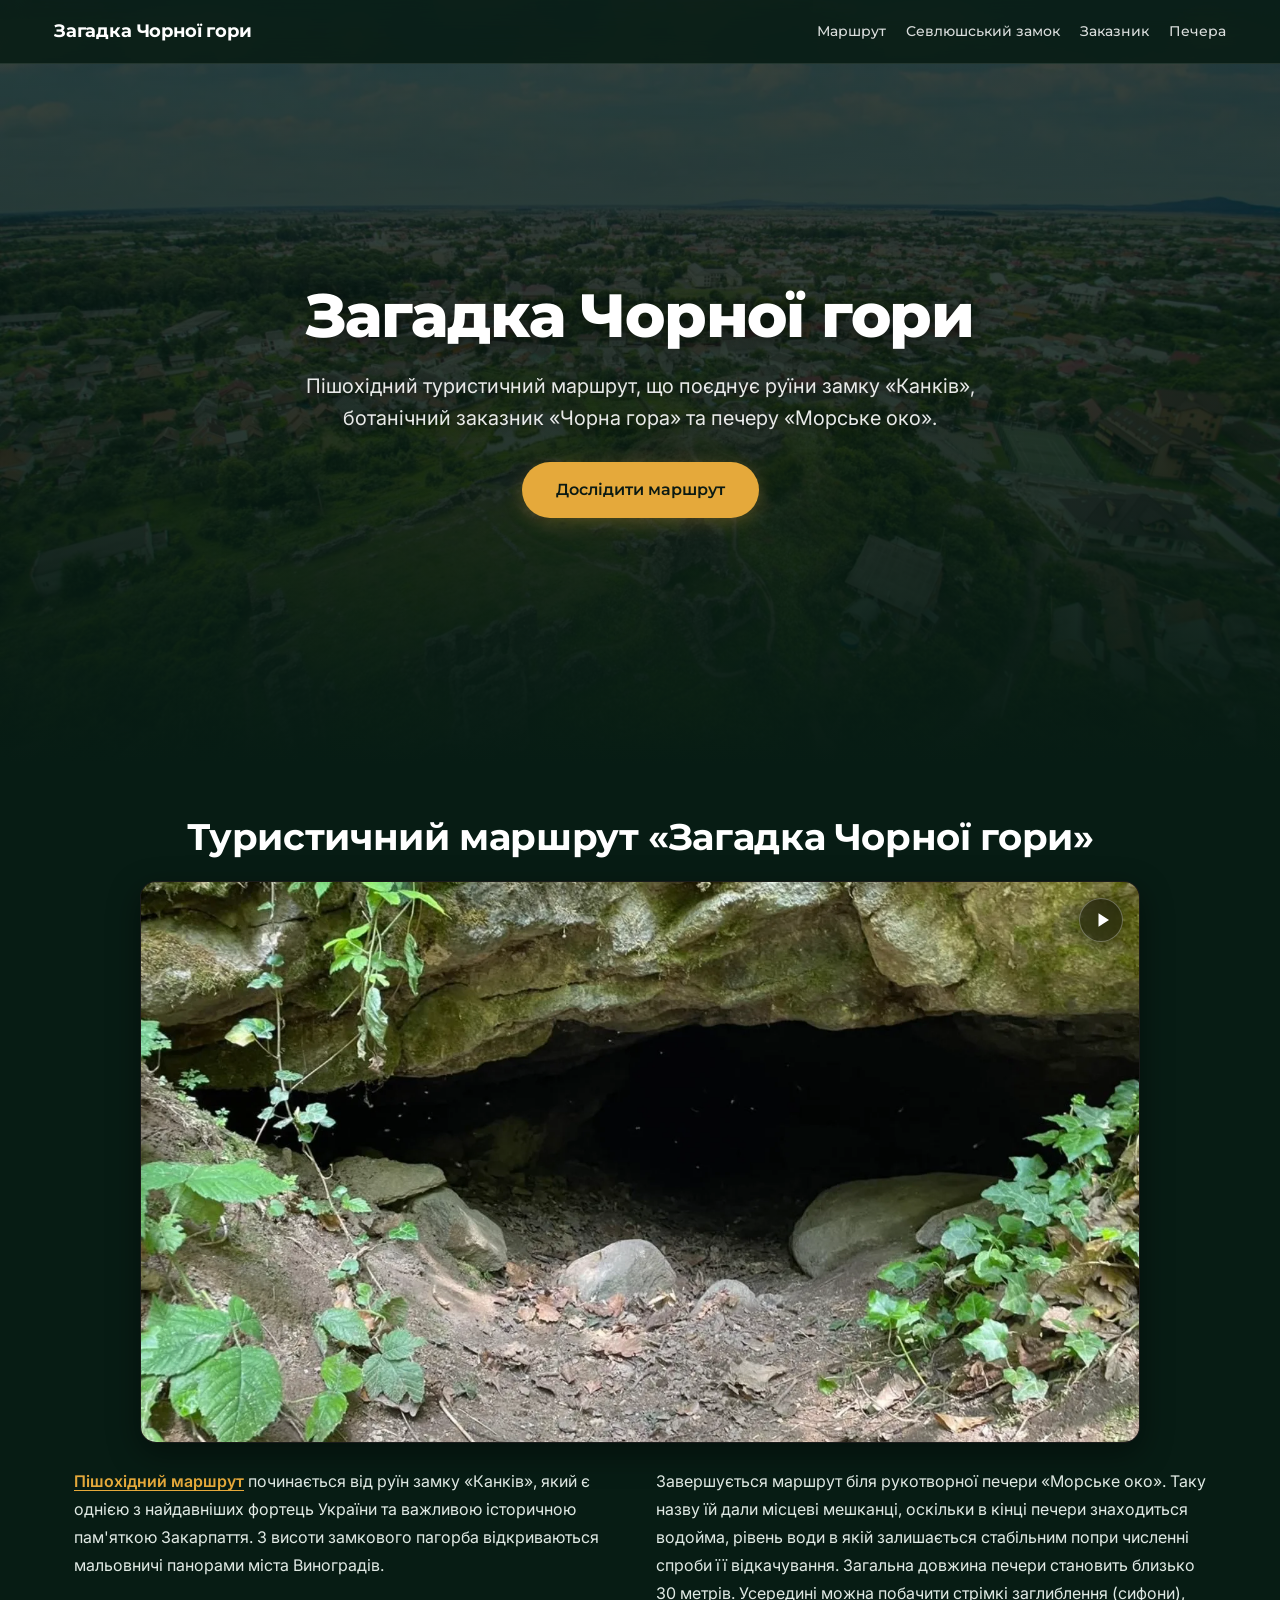
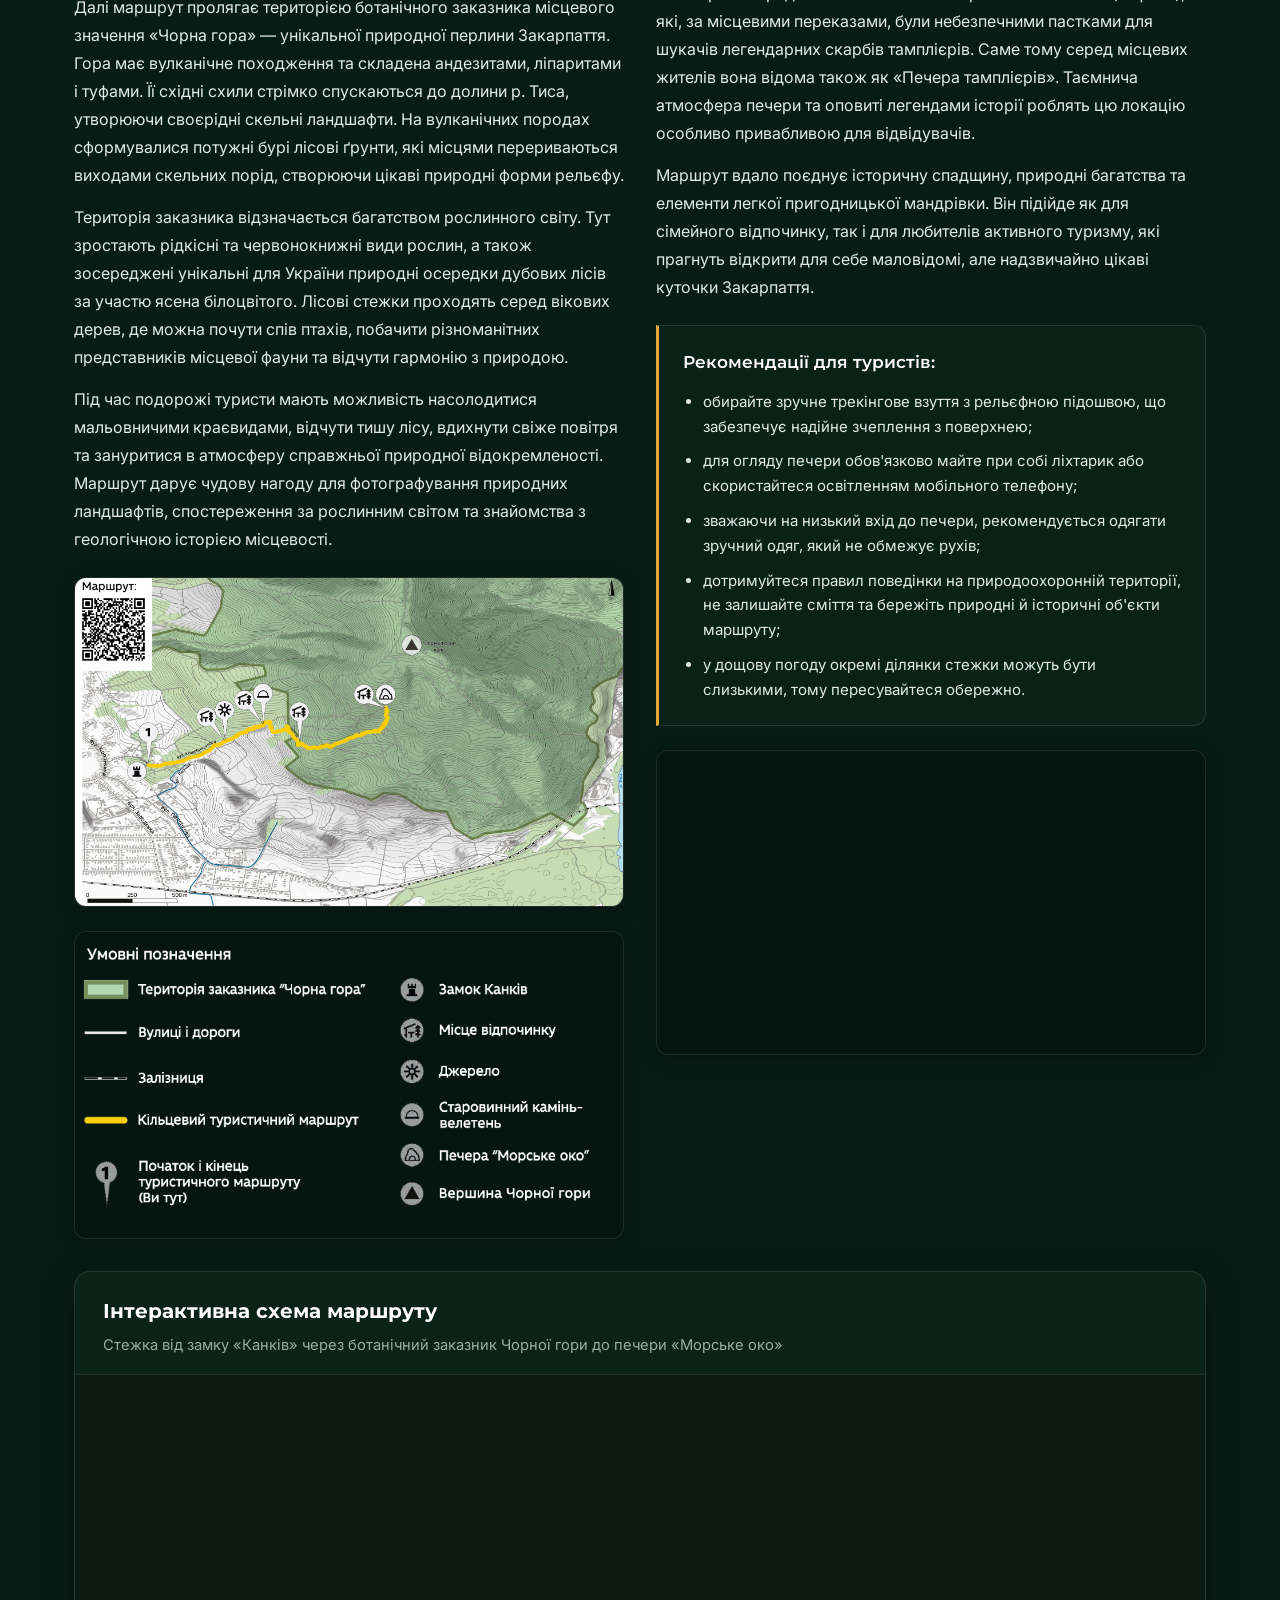
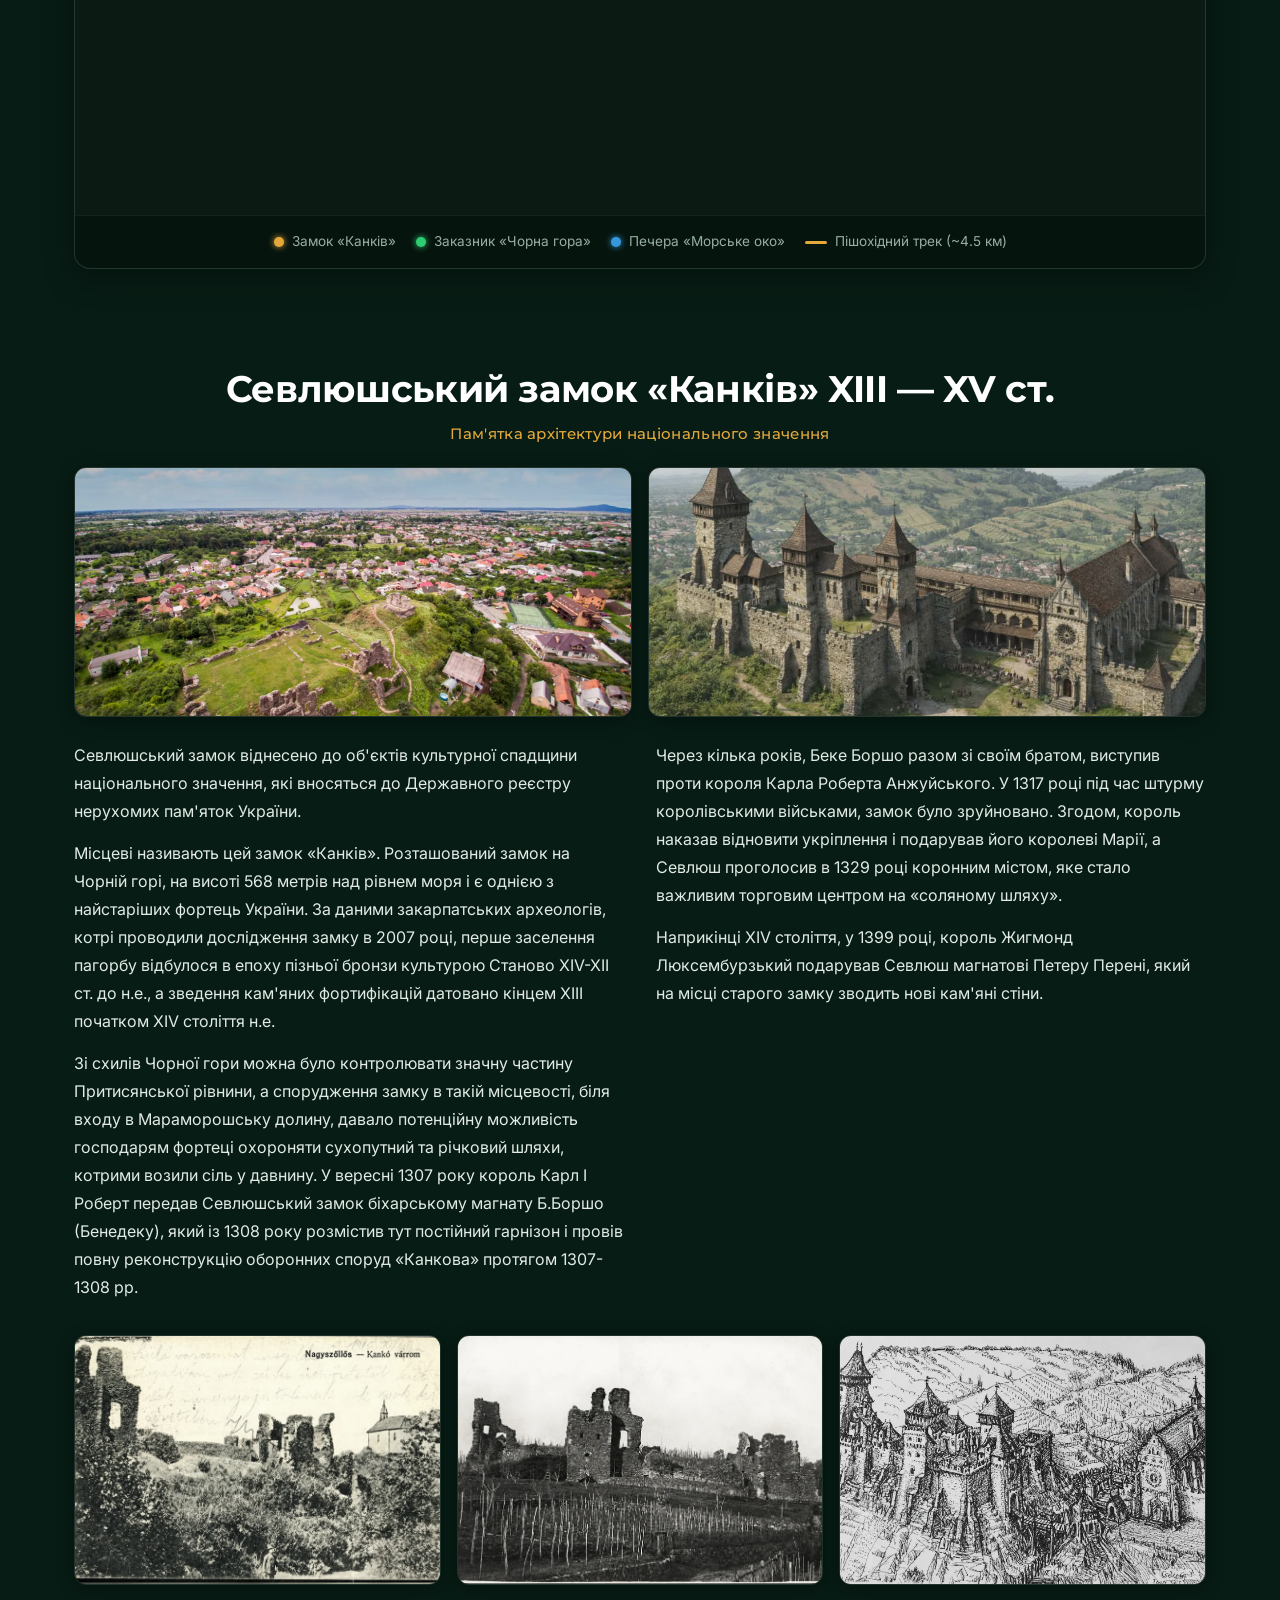
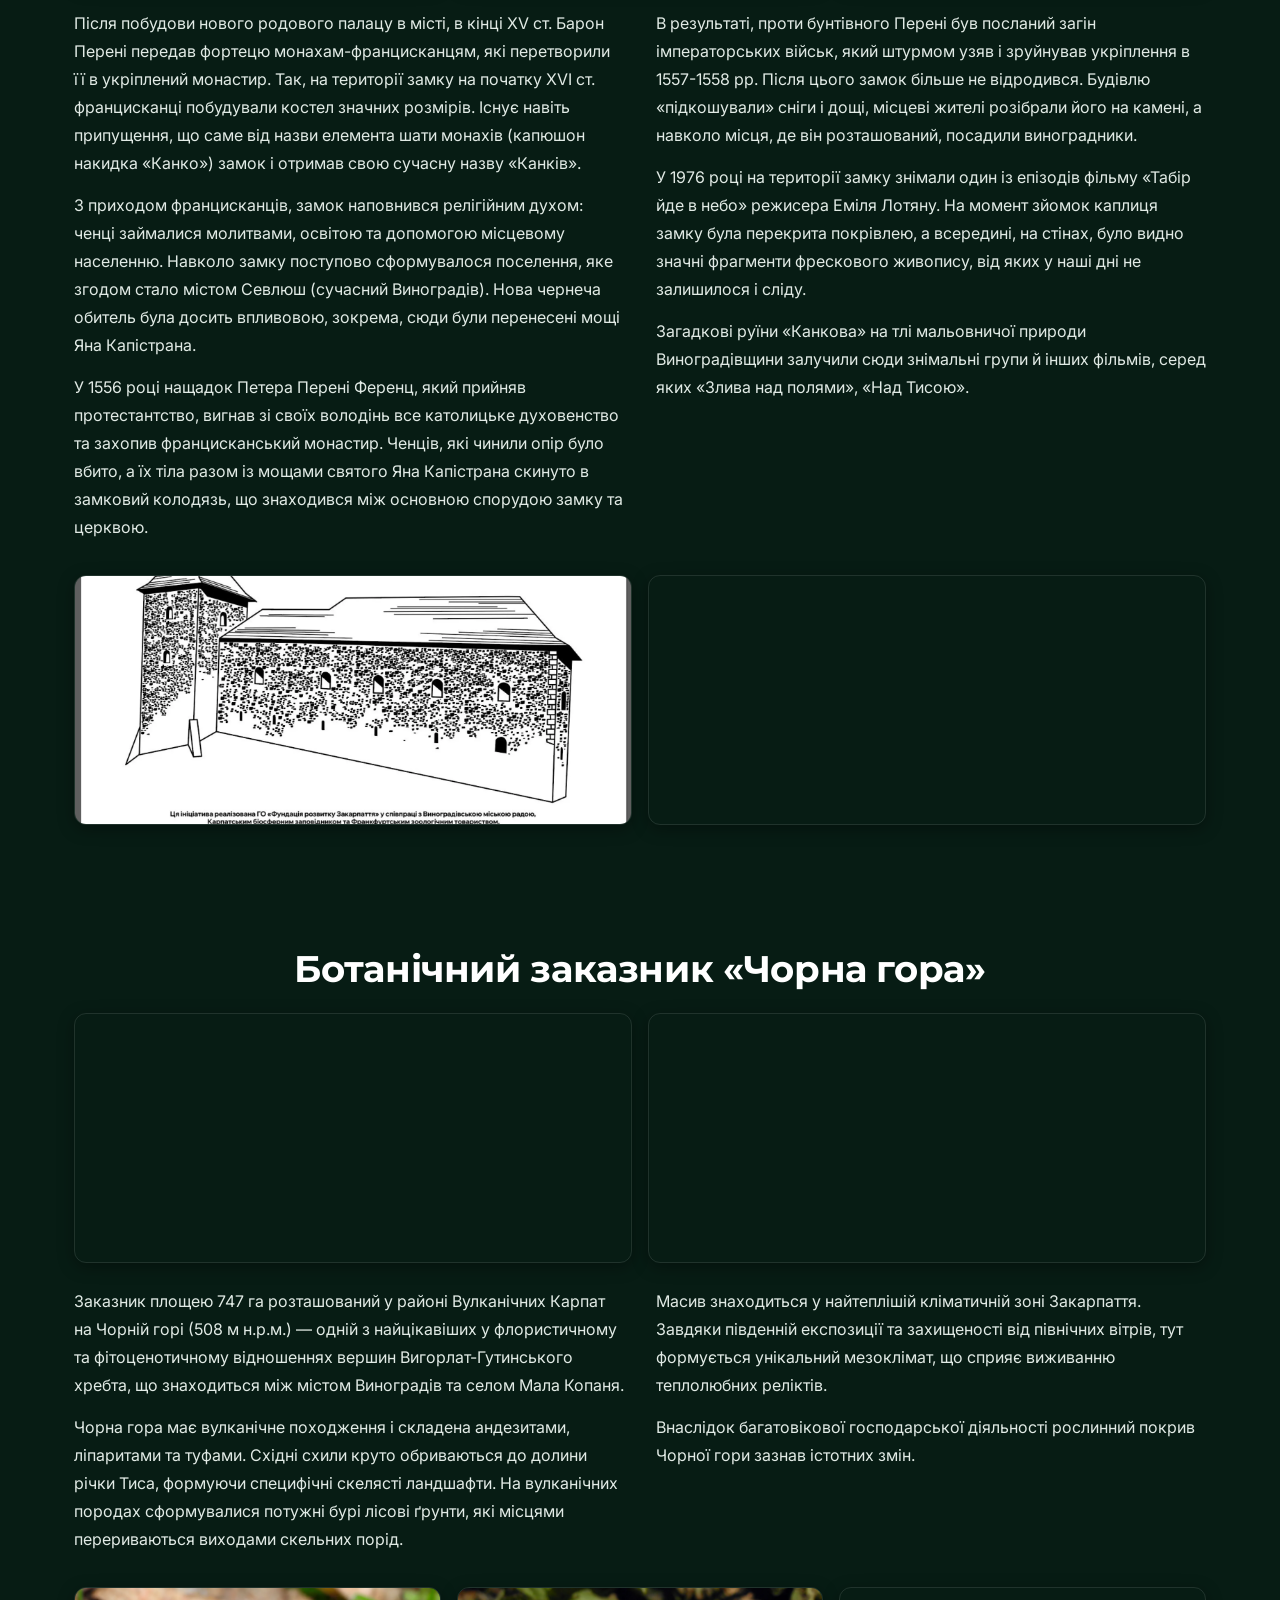
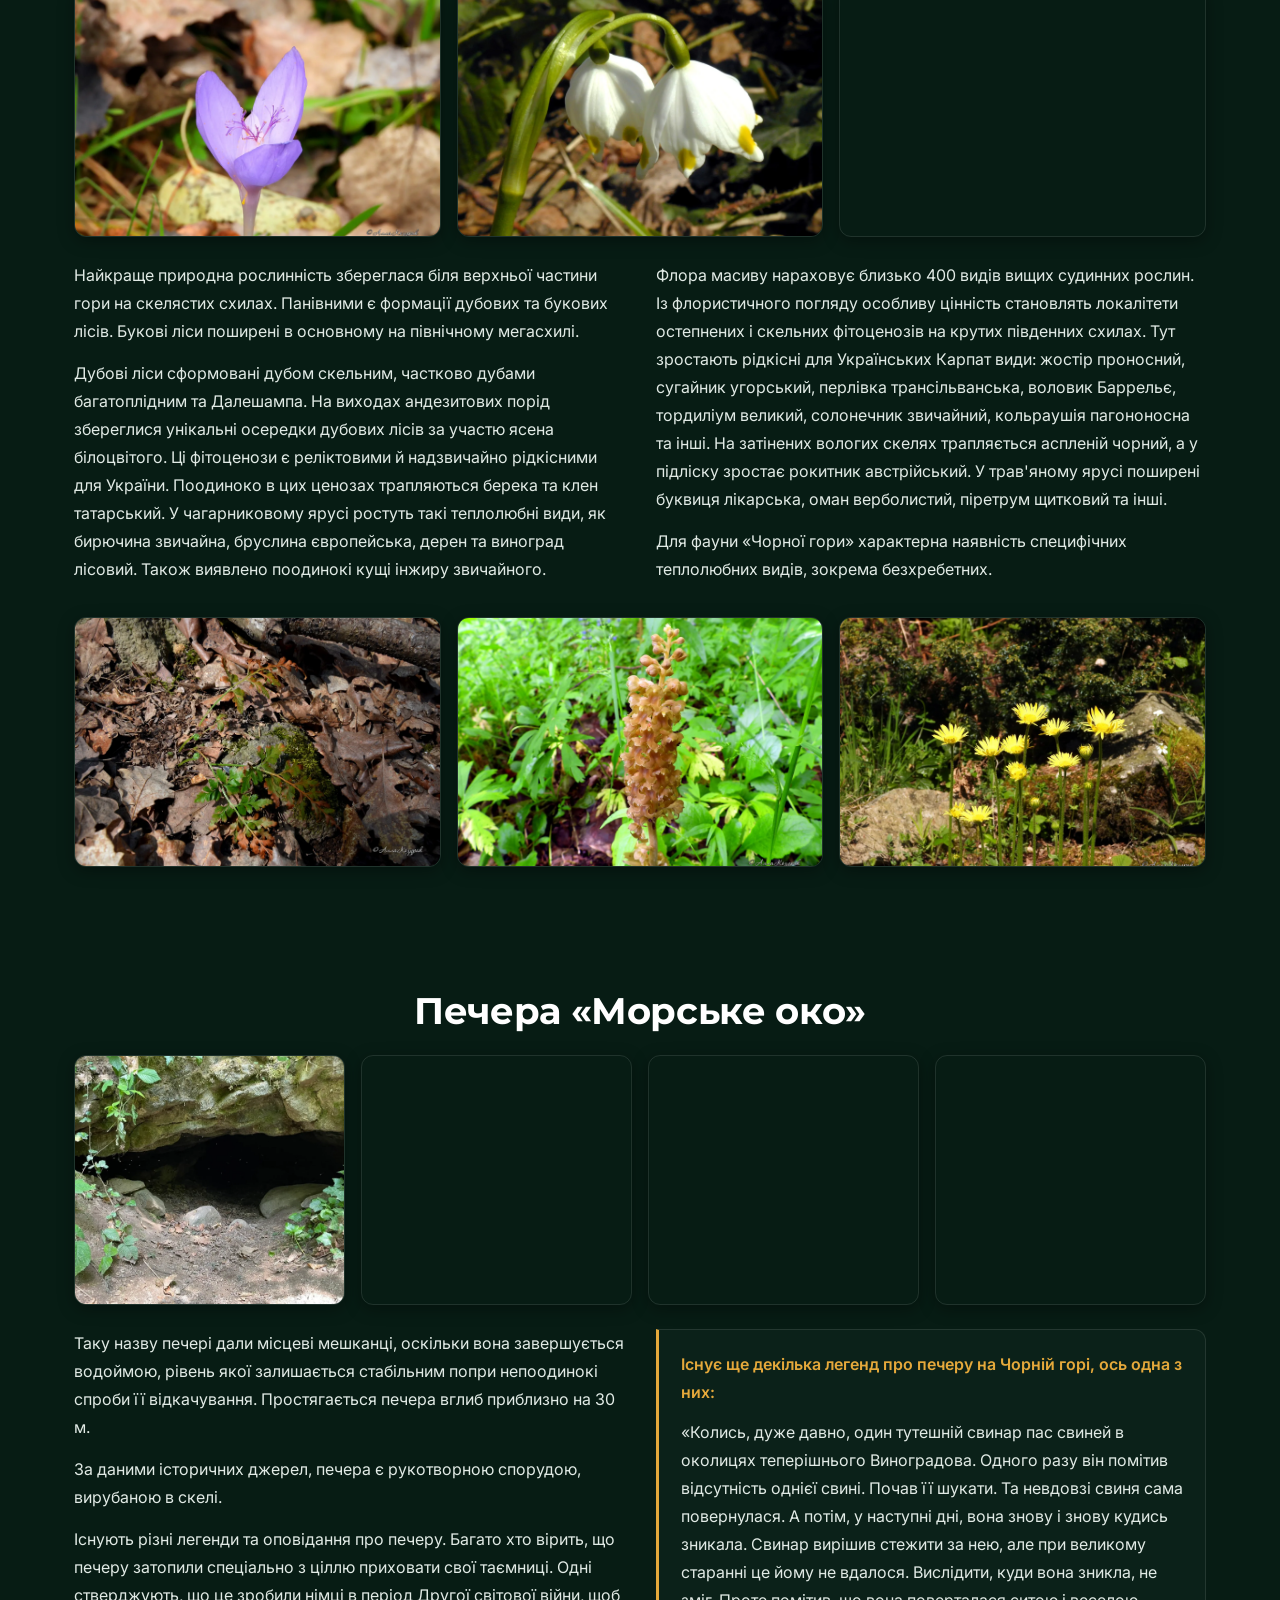
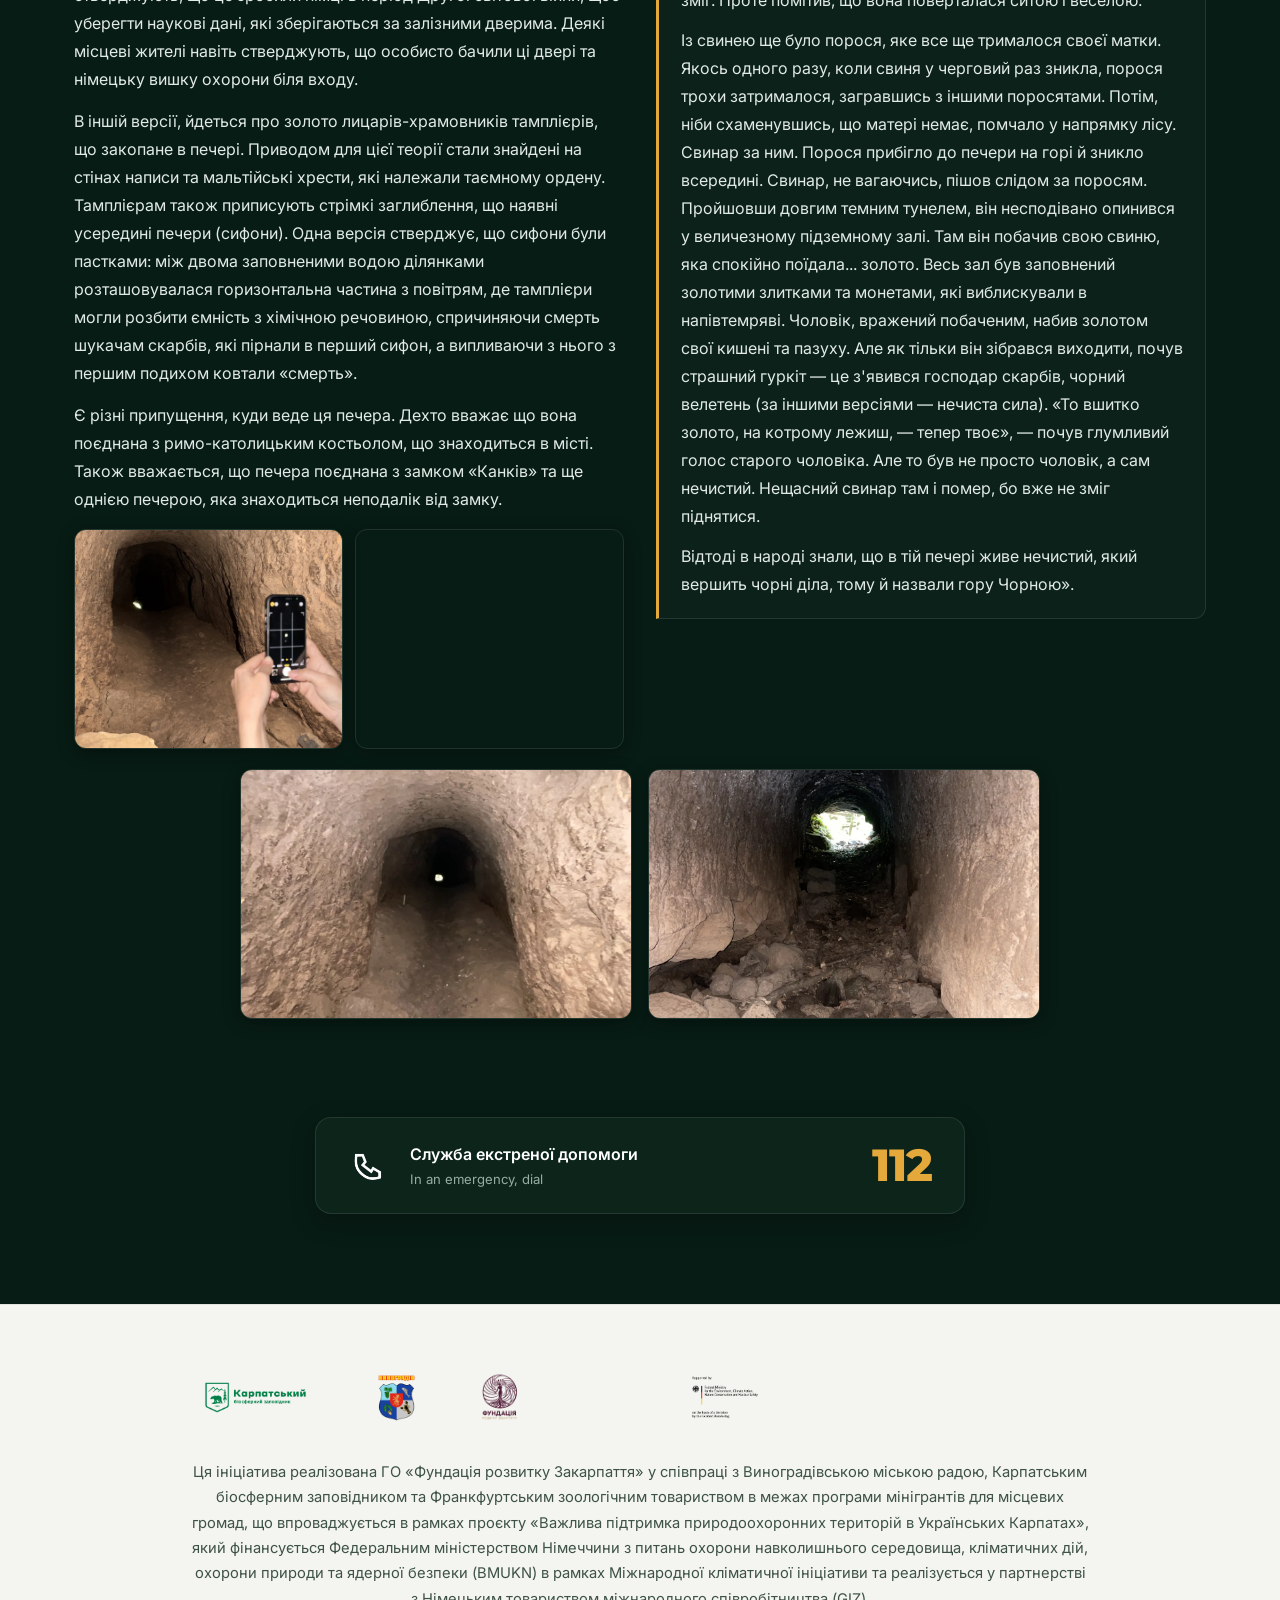
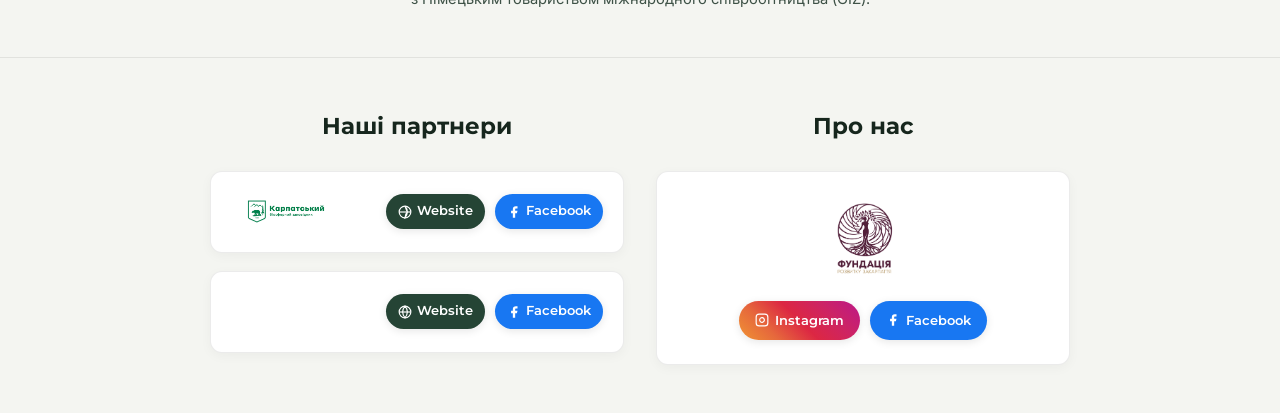
==== commit b47970cd: "/" ====
--- a/index.html
+++ b/index.html
@@ -34,9 +34,11 @@
                 <a href="#castle" class="nav-item">Севлюшський замок</a>
                 <a href="#reserve" class="nav-item">Заказник</a>
                 <a href="#cave" class="nav-item">Печера</a>
+                <!--
                 <span class="desktop-nav-divider" aria-hidden="true"></span>
                 <a href="events.html" class="nav-item nav-pill-btn">Події</a>
                 <a href="contacts.html" class="nav-item nav-pill-btn">Контакти</a>
+                -->
             </nav>
 
             <button class="hamburger-btn" id="hamburger-btn" aria-label="Відкрити меню" aria-expanded="false">
@@ -55,10 +57,12 @@
             <a href="#reserve" class="mobile-nav-item">Заказник</a>
             <a href="#cave" class="mobile-nav-item">Печера</a>
 
+            <!--
             <div class="mobile-nav-divider"></div>
 
             <a href="events.html" class="mobile-nav-item">Події</a>
             <a href="contacts.html" class="mobile-nav-item">Контакти</a>
+            -->
         </nav>
     </div>
 
--- a/style.css
+++ b/style.css
@@ -130,13 +130,25 @@
 }
 
 .header-inner {
-  max-width: var(--max-width);
+  width: 100%;
+  max-width: 1400px;
   height: 100%;
   margin: 0 auto;
-  padding: 0 24px;
+  padding: 0 32px;
   display: flex;
   align-items: center;
   justify-content: space-between;
+}
+
+@media (min-width: 1024px) {
+  .header-inner {
+    max-width: 1400px;
+    padding: 0 54px;
+    width: 100%;
+    display: flex;
+    justify-content: space-between;
+    align-items: center;
+  }
 }
 
 .site-logo {
@@ -314,7 +326,7 @@
   -webkit-backdrop-filter: blur(12px);
   border-bottom: 1px solid rgba(255, 255, 255, 0.12);
   box-shadow: 0 16px 36px rgba(0, 0, 0, 0.55);
-  padding: 24px;
+  padding: 20px 0 24px;
   z-index: 1000;
   opacity: 0;
   visibility: hidden;
@@ -356,8 +368,8 @@
   box-shadow: none;
   border-radius: 0;
   display: block;
-  padding: 12px 0;
-  text-align: left;
+  padding: 12px 28px 12px 0;
+  text-align: right;
   text-decoration: none;
   transition: opacity 0.2s ease;
   -webkit-tap-highlight-color: transparent;
